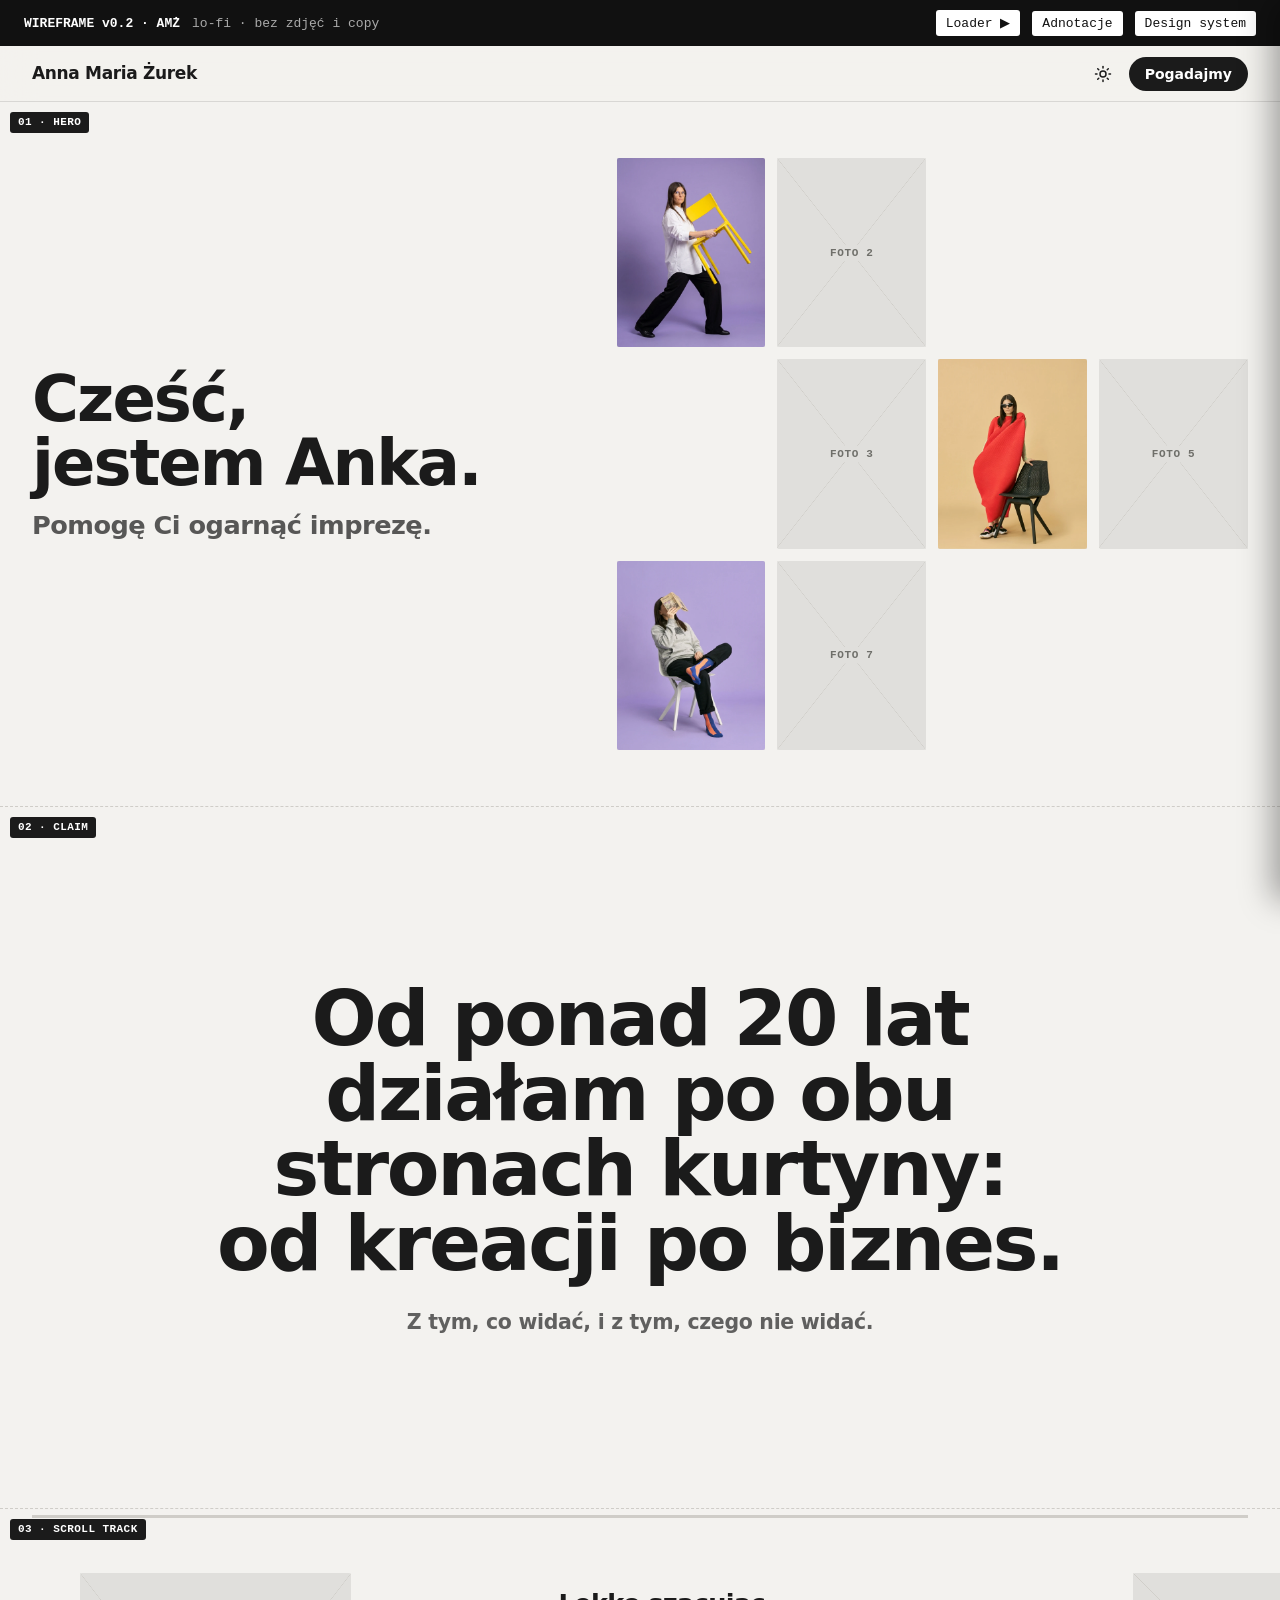
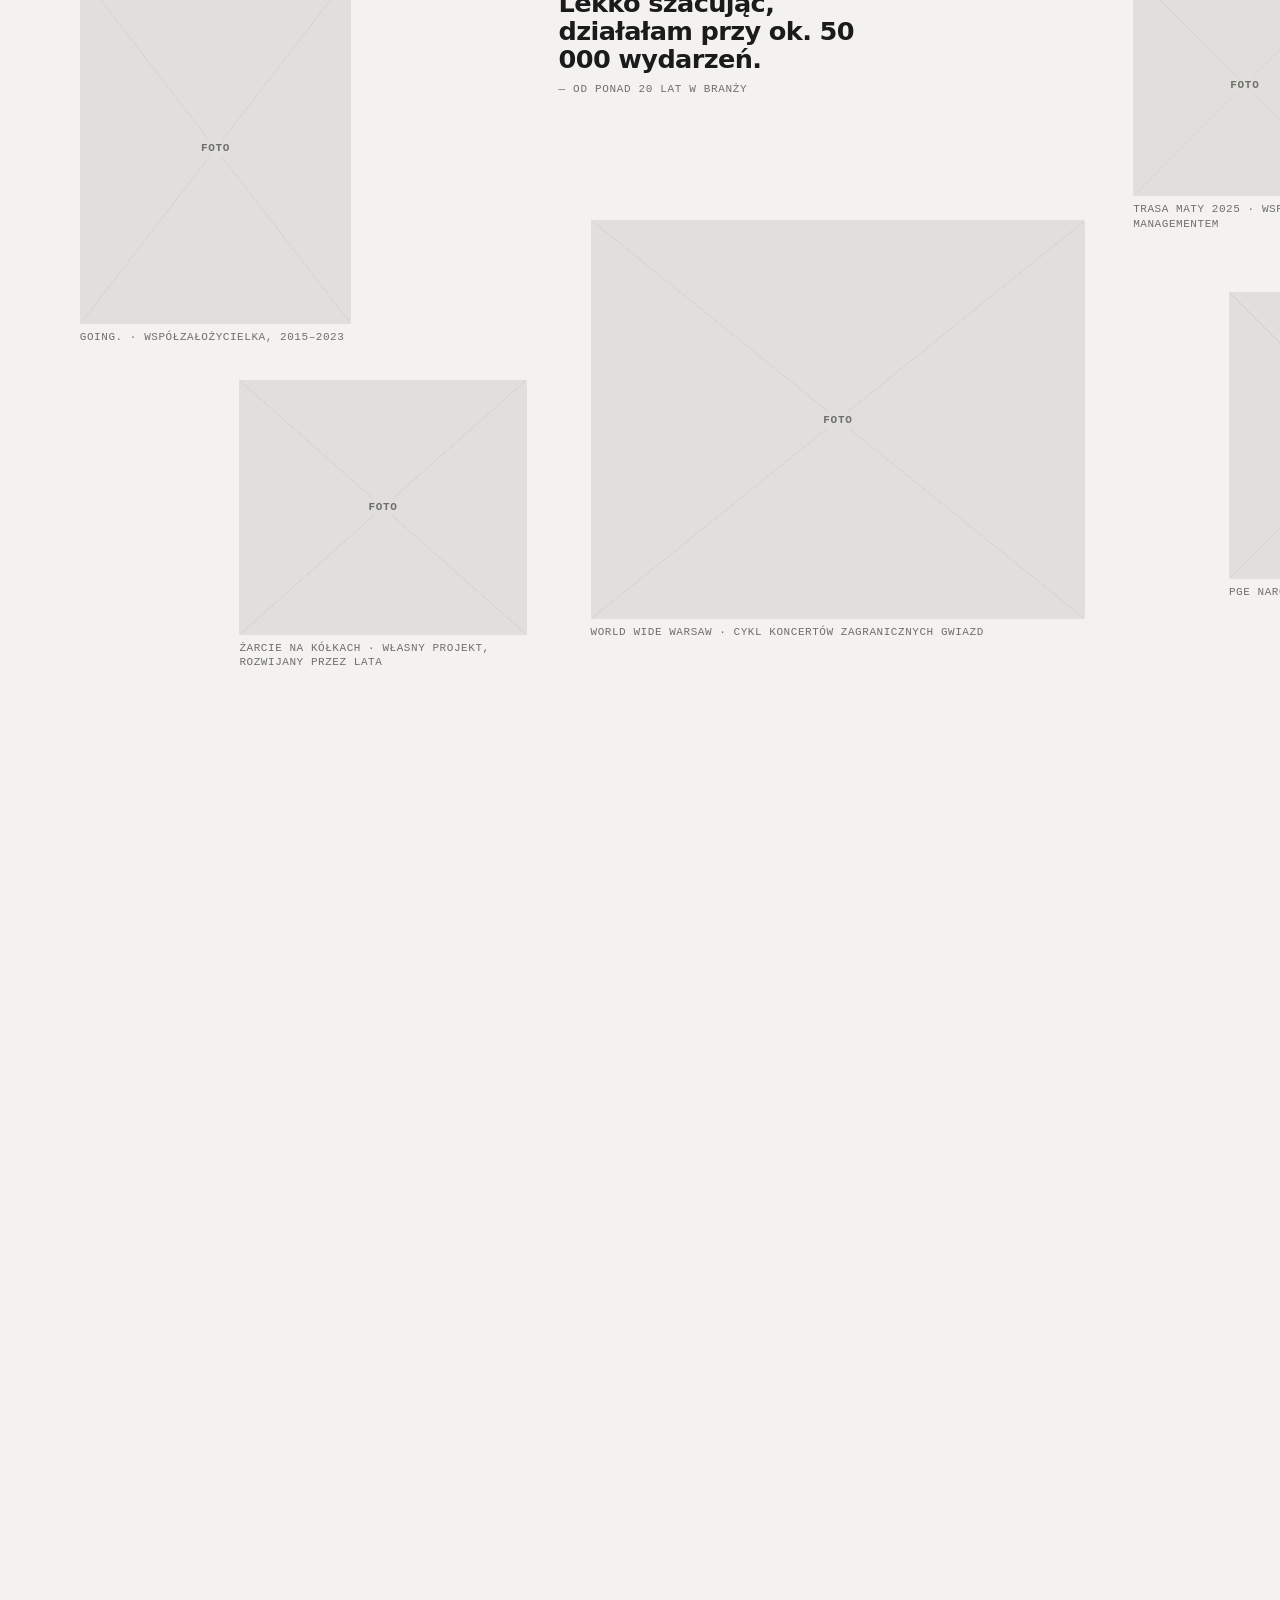
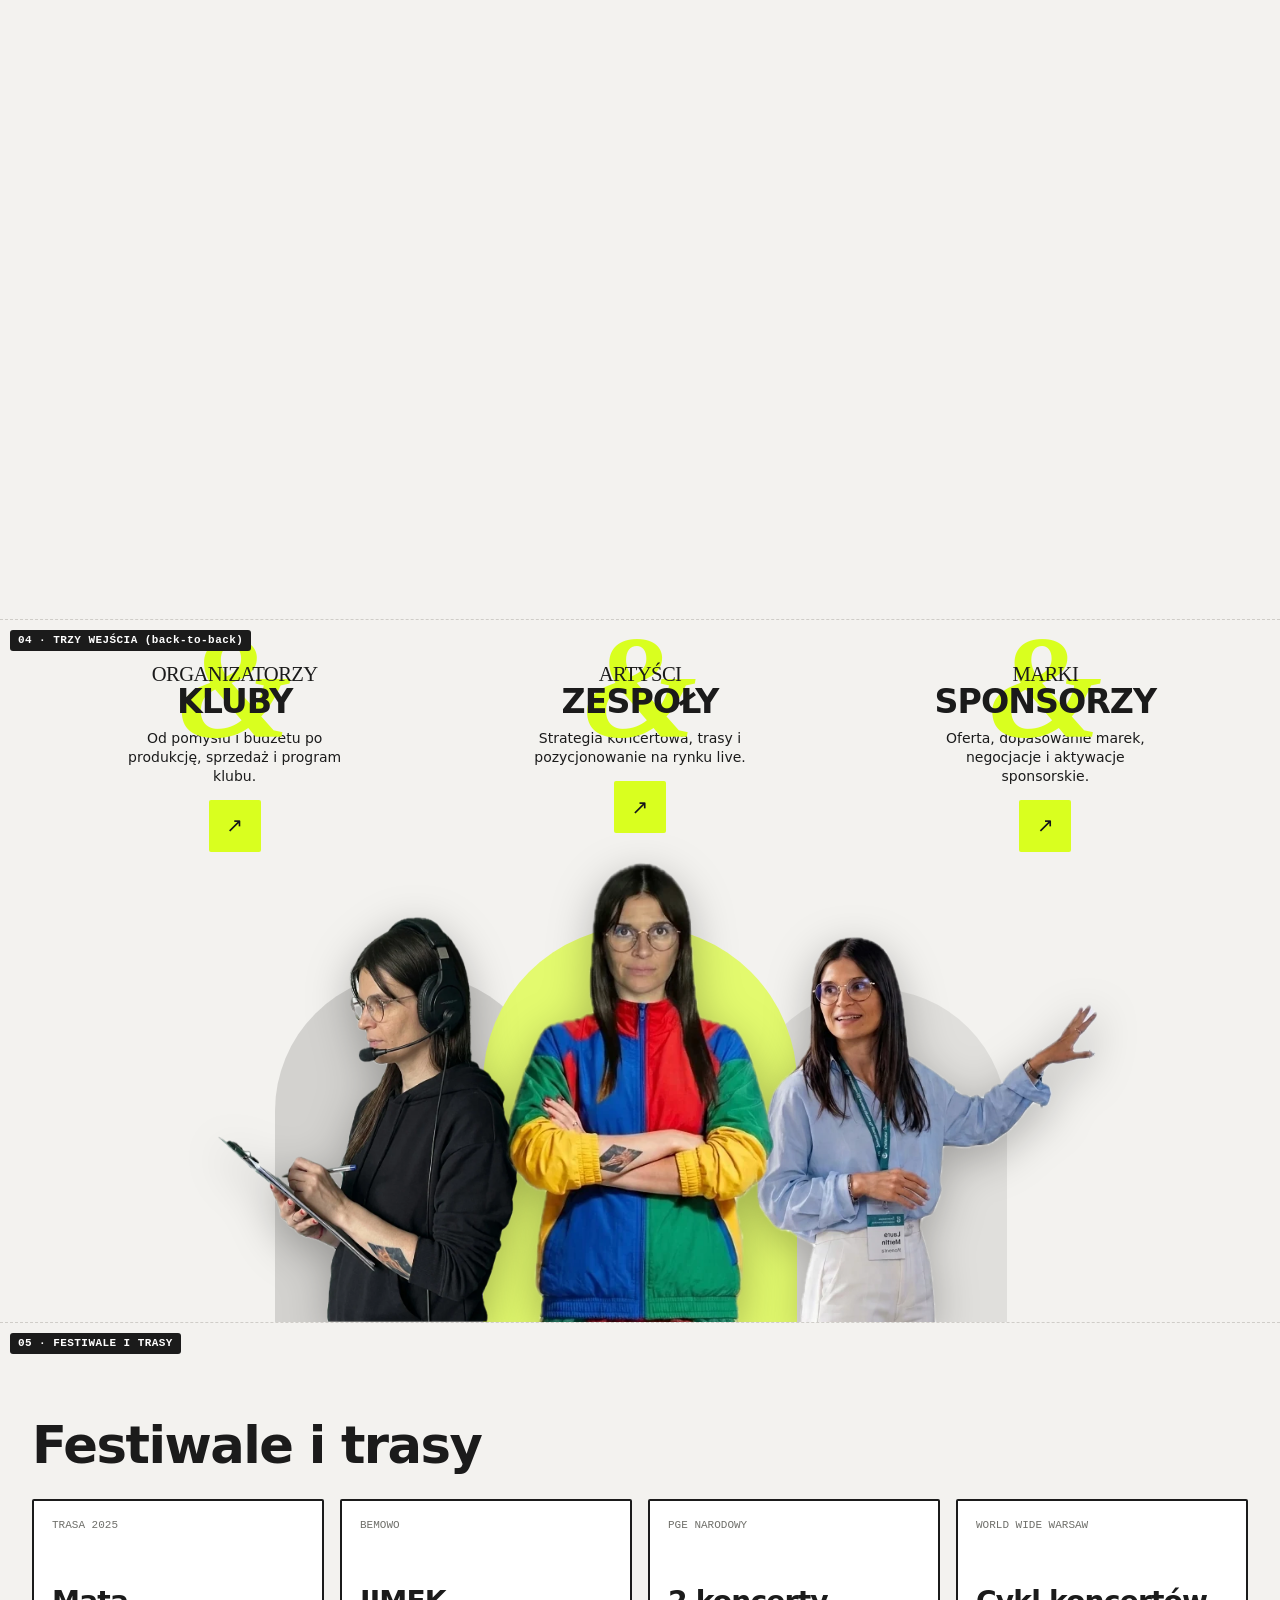
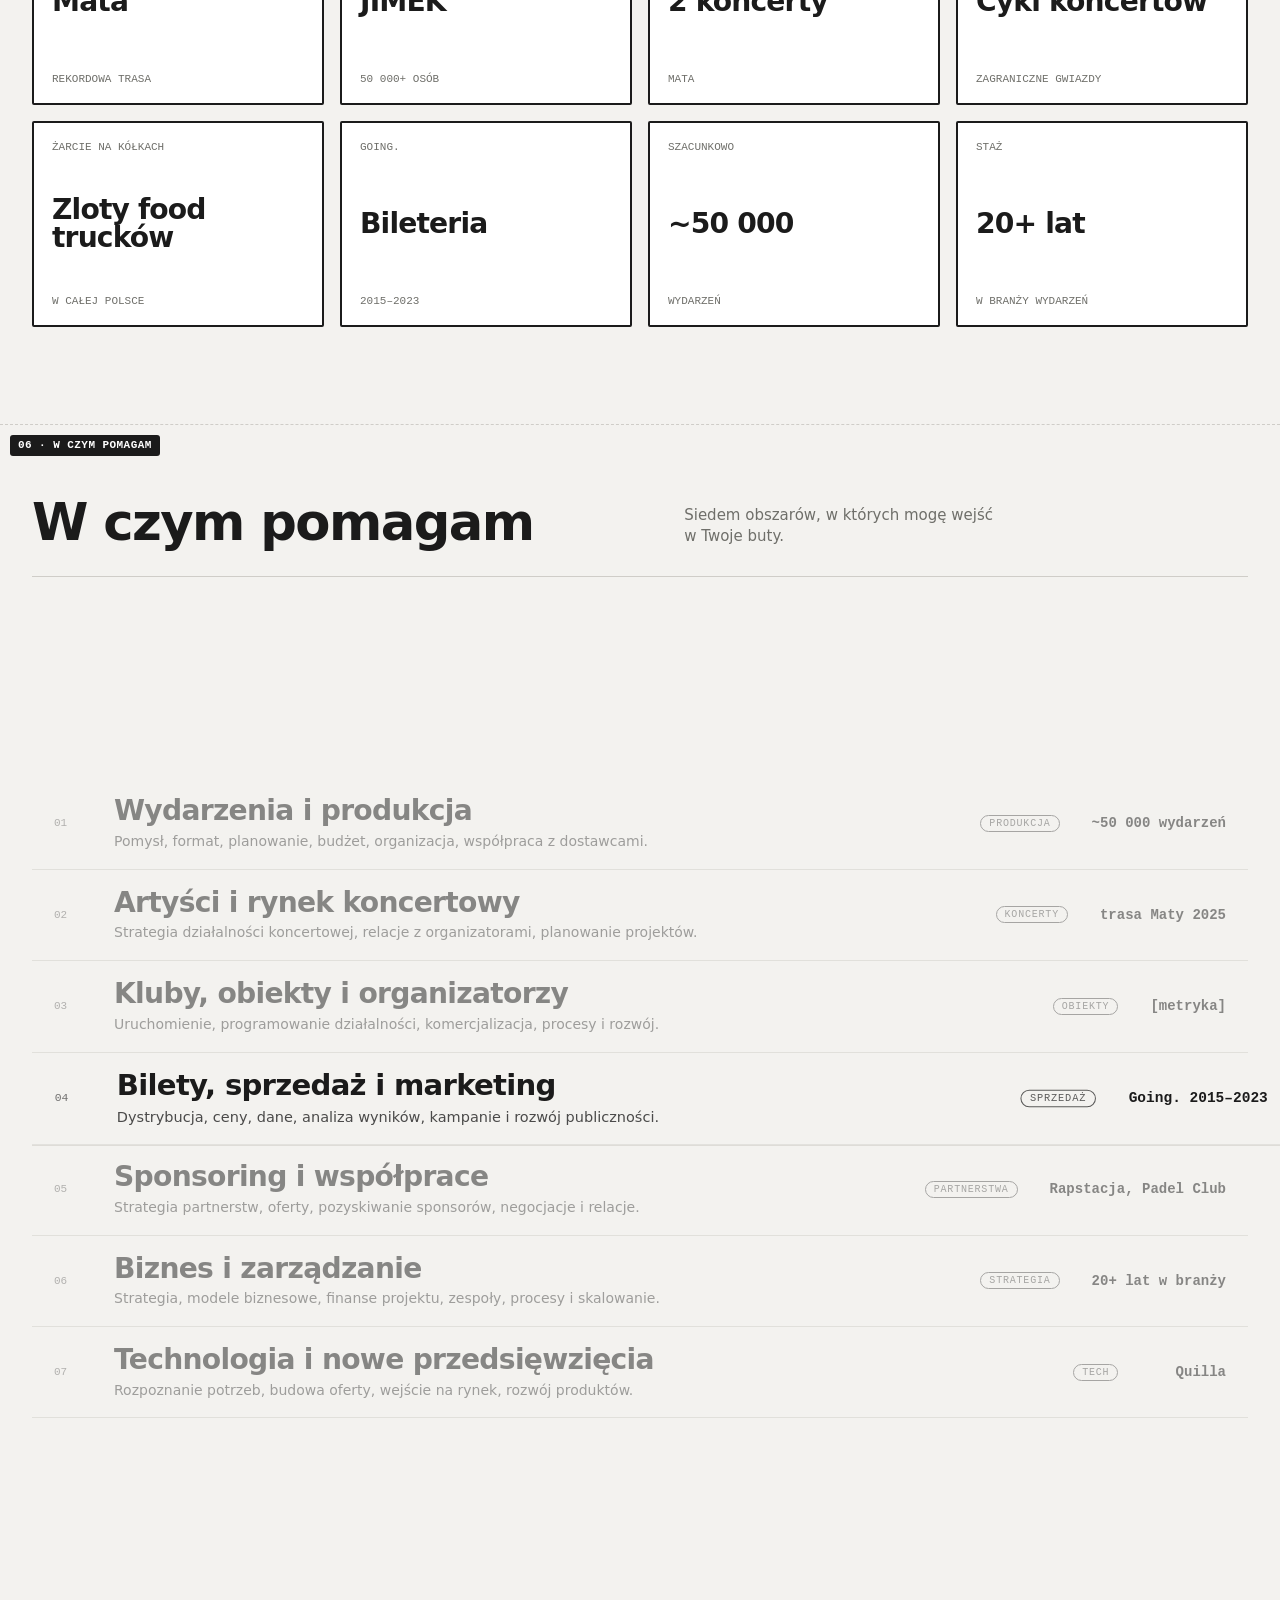
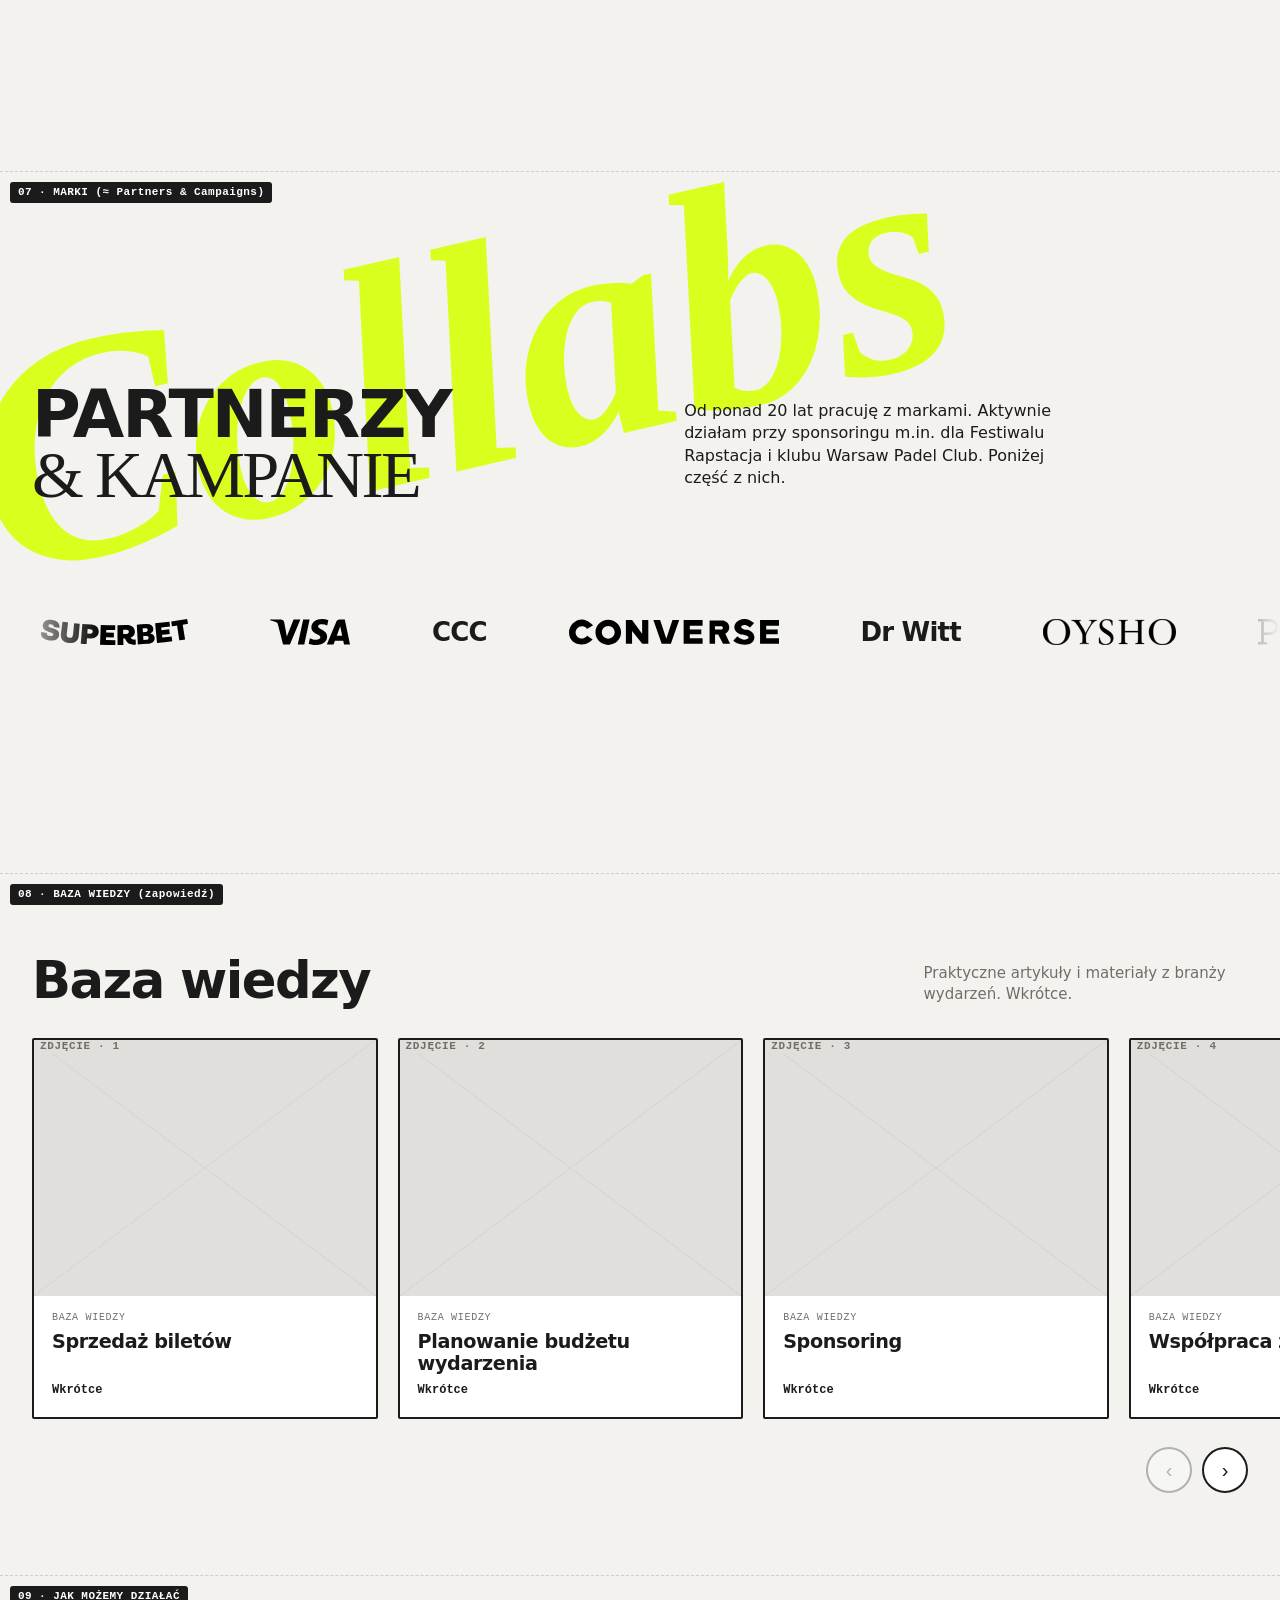
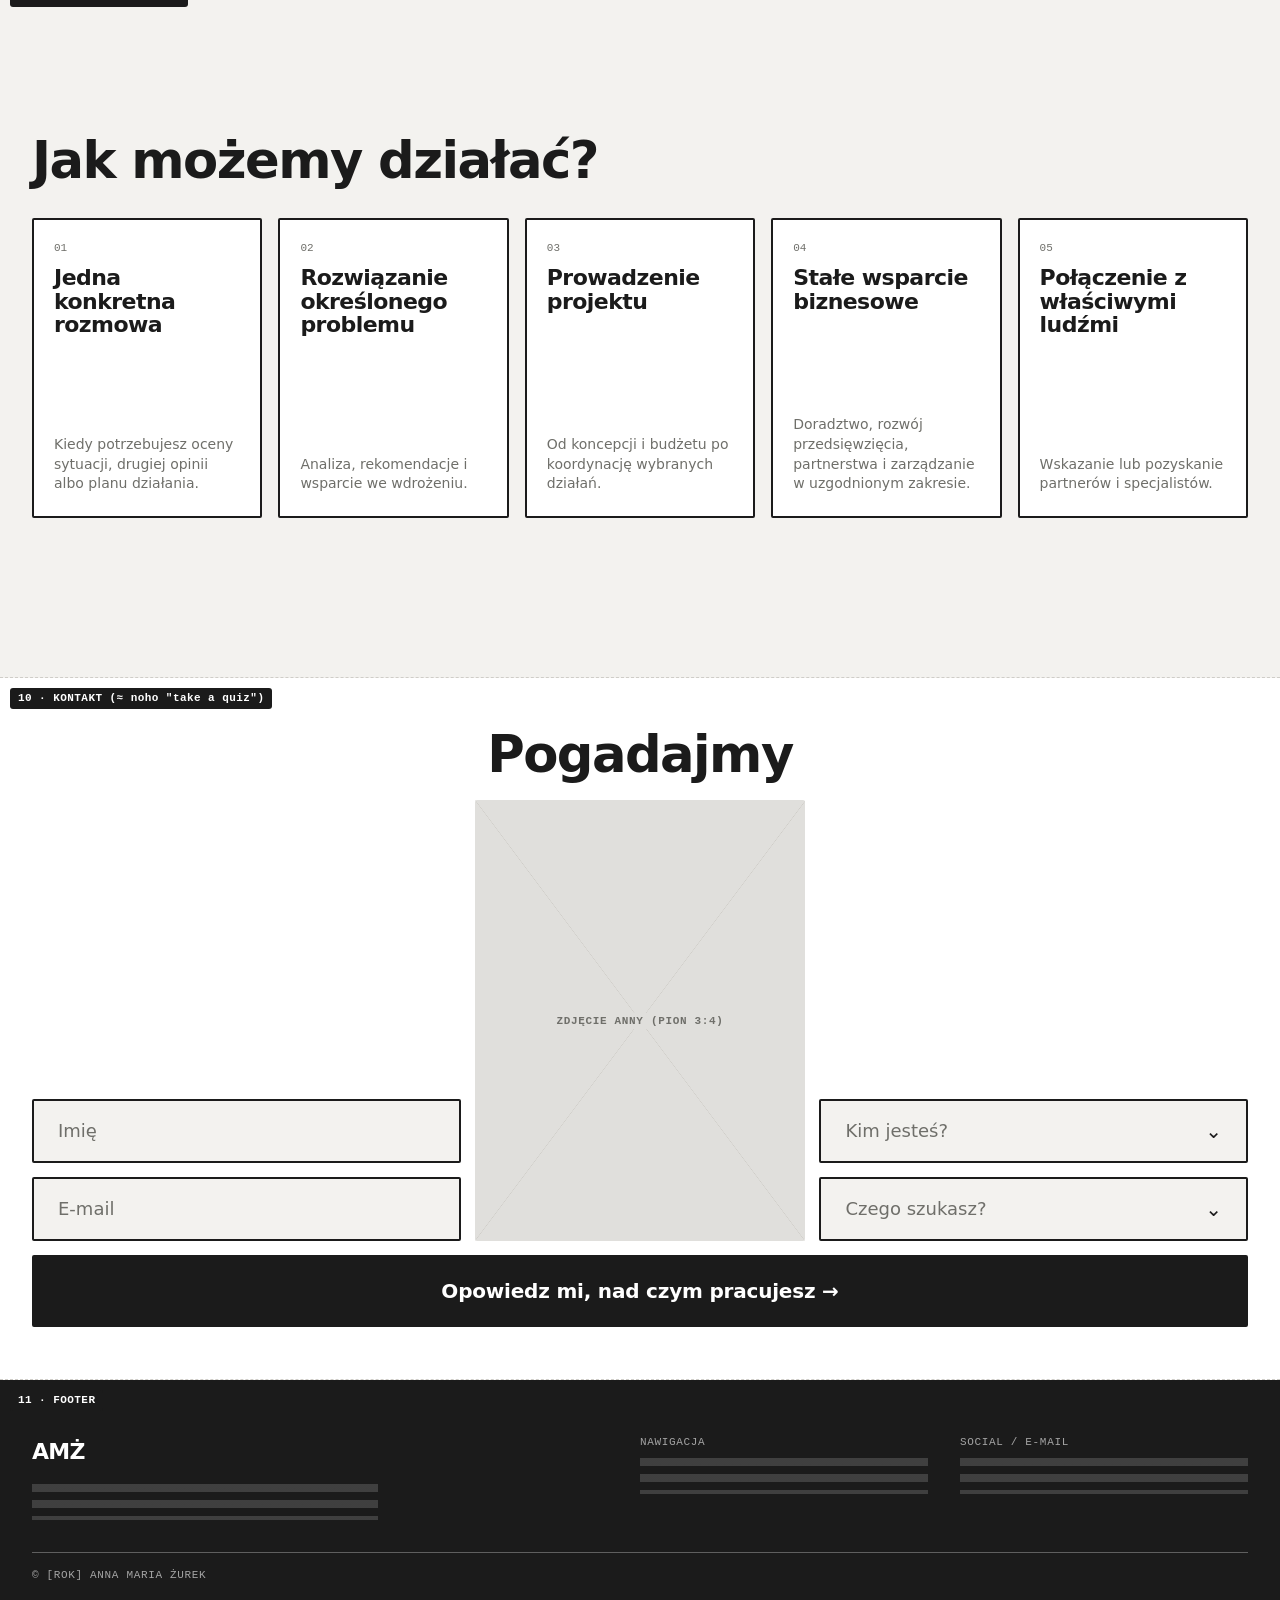
==== wireframe/index.html @ 39dee65c "Add brand logos to the partners marquee Add black monochrome logos (Superbet, VISA, Converse, OYSHO," ====
<!doctype html>
<html lang="pl" data-theme="light">
<head>
<meta charset="utf-8">
<meta name="viewport" content="width=device-width, initial-scale=1">
<title>AMŻ – wireframe v0.2</title>
<style>
  /* ============ TOKENS ============ */
  :root{
    --bg:#f3f2ef; --paper:#ffffff; --ink:#1b1b1b; --mute:#6f6f6a; --line:#cfcdc8;
    --accent:#1b1b1b; --on-accent:#ffffff; --accent-bg:var(--accent);
    --inv-bg:#1b1b1b; --inv-fg:#ffffff;
    --radius:2px; --border-w:2px; --container:1280px; --gutter:32px; --space:72px; --h-scale:1;
    --stripe-h:0px;--pop:#d9ff1f;--amp-o:1;
    --font-body:ui-sans-serif,system-ui,-apple-system,"Helvetica Neue",sans-serif;
    --font-display:ui-sans-serif,system-ui,-apple-system,"Helvetica Neue",sans-serif;
    --ph:color-mix(in srgb,var(--ink) 9%,var(--bg));
    --ph2:color-mix(in srgb,var(--ink) 15%,var(--bg));
  }
  [data-theme=dark]{
    --amp-o:.4;
    --bg:#121212; --paper:#1c1c1c; --ink:#ededed; --mute:#9a9a94; --line:#3a3a38;
    --accent:#ededed; --on-accent:#121212; --inv-bg:#ededed; --inv-fg:#121212;
  }
  [data-theme=pride]{
    --bg:#fffaf5; --paper:#ffffff; --ink:#1b1030; --mute:#6b5f7d; --line:#e4d9ee;
    --accent:#7a2cff; --on-accent:#1b1030;
    --accent-bg:linear-gradient(90deg,#e40303,#ff8c00,#ffed00,#008026,#004dff,#750787);
    --inv-bg:#1b1030; --inv-fg:#ffffff; --radius:14px; --stripe-h:6px; --pop:#ffb703;
  }
  [data-theme=party]{
    --bg:#14002e; --paper:#230050; --ink:#fdf6ff; --mute:#c9a8ff; --line:#5b2da8;
    --accent:#ff2fd0; --on-accent:#14002e;
    --accent-bg:linear-gradient(90deg,#ff2fd0,#ffe600,#00f0ff,#ff2fd0);
    --inv-bg:#ffe600; --inv-fg:#14002e; --radius:22px; --border-w:3px; --stripe-h:8px; --pop:#00f0ff; --amp-o:.4;
    --font-display:Impact,"Arial Black",sans-serif;
  }

  /* ============ BASE ============ */
  *{box-sizing:border-box;margin:0}
  :root{--bar-h:46px;--nav-h:56px;--top:calc(var(--bar-h) + var(--nav-h));--peek:96px;--sec-h:calc(100svh - var(--top) - var(--peek))}
  html{scroll-behavior:smooth;scroll-snap-type:y mandatory;scroll-padding-top:var(--top)}
  body{font:15px/1.45 var(--font-body);background:var(--bg);color:var(--ink);transition:background .25s,color .25s}
  .in{max-width:var(--container);margin:0 auto;padding:0 var(--gutter)}
  .claim,.worlds-sec{scroll-snap-align:start}
  html.free{scroll-snap-type:none}
  section{position:relative;padding:var(--space) 0;border-bottom:1px dashed var(--line)}
  section:not(.hz):not(.hero){min-height:var(--sec-h);display:flex;flex-direction:column;justify-content:center}
  section > .in{width:100%}
  h1,h2,h3,.display{font-family:var(--font-display);font-weight:700;letter-spacing:-.03em}
  .mono{font:11px ui-monospace,monospace;color:var(--mute);text-transform:uppercase;letter-spacing:.06em}
  .tag{position:absolute;top:10px;left:10px;font:600 11px/1 ui-monospace,monospace;letter-spacing:.04em;background:var(--inv-bg);color:var(--inv-fg);padding:5px 8px;border-radius:3px;z-index:2}
  .note{display:none;position:absolute;top:10px;right:10px;max-width:340px;font:12px/1.4 ui-monospace,monospace;color:#d4451f;background:#fff3ee;border:1px solid #d4451f;padding:8px 10px;border-radius:3px;z-index:2}
  body.notes .note{display:block}
  .ph{background:var(--ph);position:relative;display:grid;place-items:center;color:var(--mute);font:600 11px ui-monospace,monospace;letter-spacing:.06em;text-transform:uppercase;overflow:hidden;border-radius:var(--radius)}
  .ph::before,.ph::after{content:"";position:absolute;inset:0;background:linear-gradient(to top right,transparent calc(50% - .5px),var(--line) 50%,transparent calc(50% + .5px))}
  .ph::after{transform:scaleX(-1)}
  .ph span{position:relative;z-index:1;background:var(--ph);padding:2px 6px}
  .txt{background:repeating-linear-gradient(var(--ph) 0 8px,transparent 8px 16px);height:48px;width:100%}

  /* ============ TOOL BAR (stały, poza motywem) ============ */
  .bar{position:sticky;top:0;z-index:40;height:var(--bar-h);background:#111;color:#fff;display:flex;gap:12px;align-items:center;padding:10px 24px;font:13px ui-monospace,monospace}
  .bar button{font:inherit;background:#fff;color:#111;border:0;padding:5px 10px;border-radius:3px;cursor:pointer}
  .bar button[aria-pressed=true]{background:#ffe600}
  .bar .sp{flex:1}.bar .dim{color:#aaa}

  /* ============ NAV + MODES ============ */
  .stripe{position:absolute;left:0;right:0;top:0;height:var(--stripe-h);background:var(--accent-bg);background-size:200% 100%}

  /* ============ NAV (jak Apple: nazwa, tryb, CTA) ============ */
  .site-nav{position:sticky;top:var(--bar-h);z-index:45;height:var(--nav-h);background:color-mix(in srgb,var(--bg) 72%,transparent);-webkit-backdrop-filter:saturate(1.6) blur(16px);backdrop-filter:saturate(1.6) blur(16px);border-bottom:1px solid color-mix(in srgb,var(--ink) 12%,transparent);transition:transform .8s .5s cubic-bezier(.2,.8,.2,1)}
  html:not(.loaded) .site-nav{transform:translateY(-100%)}
  .site-nav .in{height:100%;display:flex;align-items:center;justify-content:space-between;gap:16px}
  .site-nav .stripe{top:auto;bottom:-1px}
  .nv-name{font:600 17px/1 var(--font-display);letter-spacing:-.02em;color:var(--ink);text-decoration:none;white-space:nowrap}
  .nv-right{display:flex;align-items:center;gap:10px}
  .ic{width:18px;height:18px;fill:none;stroke:currentColor;stroke-width:2;stroke-linecap:round;stroke-linejoin:round;display:block}
  .mode{display:flex;align-items:center;gap:2px}
  .md{flex:0 0 auto;display:grid;place-items:center;width:32px;height:32px;padding:0;border:0;border-radius:50%;background:transparent;color:var(--ink);opacity:.5;cursor:pointer;overflow:hidden;transition:width .35s cubic-bezier(.2,.8,.2,1),margin .35s cubic-bezier(.2,.8,.2,1),opacity .25s,background .2s}
  .md:hover{background:color-mix(in srgb,var(--ink) 10%,transparent);opacity:1}
  .md[aria-pressed=true]{opacity:1}
  .mode:not(.open):not(:hover):not(:has(.md:focus-visible)) .md:not([aria-pressed=true]){width:0;margin:0 -1px;opacity:0;pointer-events:none}
  .nv-cta{display:inline-flex;align-items:center;height:34px;padding:0 16px;border-radius:99px;background:var(--accent-bg);color:var(--on-accent);font:600 14px var(--font-body);text-decoration:none;white-space:nowrap;transition:transform .2s}
  .nv-cta:hover{transform:translateY(-1px)}
  #tip{position:fixed;z-index:300;pointer-events:none;padding:5px 9px;border-radius:7px;background:#111;color:#fff;font:600 12px var(--font-body);white-space:nowrap;opacity:0;transform:translate(-50%,-4px);transition:opacity .15s,transform .15s}
  #tip.on{opacity:1;transform:translate(-50%,0)}
  @media(max-width:860px){.site-nav .in{gap:8px}.nv-name{font-size:15px}.nv-cta{padding:0 13px;font-size:13px}}
  @media(max-width:560px){.site-nav.mode-open .nv-name{display:none}.site-nav.mode-open .in{justify-content:flex-end}}

  /* ============ LOADER ============ */
  html.is-loading,html.is-loading body{overflow:hidden}
  #loader{position:fixed;inset:0;z-index:200;background:var(--inv-bg);color:var(--inv-fg);display:flex;flex-direction:column;justify-content:space-between;padding:26px clamp(20px,4vw,56px) clamp(20px,4vh,40px);transition:transform .95s cubic-bezier(.7,0,.2,1)}
  #loader[hidden]{display:none}
  #loader.out{transform:translateY(-100%)}
  .ld-top{display:flex;justify-content:space-between;align-items:center;font:700 18px var(--font-display)}
  .ld-skip{background:none;border:1px solid currentColor;color:inherit;border-radius:99px;padding:6px 14px;font:11px ui-monospace,monospace;text-transform:uppercase;letter-spacing:.06em;cursor:pointer;opacity:.7}
  .ld-skip:hover{opacity:1}
  .ld-mid{flex:1;display:grid;place-items:center;overflow:hidden}
  .ld-word{text-align:center;font:700 clamp(48px,11vw,176px)/.9 var(--font-display);text-transform:uppercase;letter-spacing:-.04em}
  .ld-word i{display:block;font:400 .34em/1.1 Georgia,"Times New Roman",serif;font-style:normal;letter-spacing:-.02em;opacity:.8;margin-bottom:.1em}
  .ld-word b{display:block}
  .ld-word b.sw{animation:ldsw .55s cubic-bezier(.2,.8,.2,1)}
  @keyframes ldsw{from{transform:translateY(45%);opacity:0}to{transform:none;opacity:1}}
  .ld-bottom{display:flex;align-items:flex-end;gap:clamp(16px,3vw,40px)}
  .ld-count{display:flex;align-items:baseline;font:700 clamp(64px,13vw,190px)/.8 var(--font-display);letter-spacing:-.05em;font-variant-numeric:tabular-nums}
  .ld-count i{font-size:.24em;font-style:normal;margin-left:.12em;color:var(--pop)}
  .ld-bar{flex:1;height:6px;border-radius:99px;background:color-mix(in srgb,var(--inv-fg) 20%,transparent);overflow:hidden;margin-bottom:.5em}
  .ld-bar i{display:block;height:100%;background:var(--pop);transform:scaleX(0);transform-origin:0 50%}
  @media(prefers-reduced-motion:reduce){#loader{transition:opacity .3s}#loader.out{transform:none;opacity:0}.ld-word b.sw{animation:none}}

  /* ============ HERO: wejście po loaderze ============ */
  .hero h1,.hero-sub,.hero .r > .ph:not(.zoom){transition:opacity .8s ease,transform .9s cubic-bezier(.2,.8,.2,1);transition-delay:calc(.35s + var(--i,0) * 80ms)}
  html:not(.loaded) .hero h1,html:not(.loaded) .hero-sub{opacity:0;transform:translateY(22px)}
  .hero-sub{--i:2}
  html:not(.loaded) .hero .r > .ph:not(.zoom){opacity:0;transform:translateY(32px) scale(.95)}
  .hero .r > .ph:nth-child(1){--i:1}.hero .r > .ph:nth-child(2){--i:2}.hero .r > .ph:nth-child(3){--i:3}.hero .r > .ph:nth-child(4){--i:4}.hero .r > .ph:nth-child(5){--i:5}.hero .r > .ph:nth-child(6){--i:6}.hero .r > .ph:nth-child(7){--i:7}
  @media(prefers-reduced-motion:reduce){.hero h1,.hero-sub,.hero .r > .ph{transition:none!important}}

  /* ============ HERO ============ */
  .screen1{--avail:calc(var(--sec-h) - 110px);min-height:var(--sec-h);display:flex;flex-direction:column;scroll-snap-align:start}
  .hero{scroll-snap-align:none;padding:0;border-bottom:1px dashed var(--line);flex:1;display:flex;align-items:center}
  .hero .in{width:100%}
  .hero .in{display:grid;grid-template-columns:1fr 1.5fr;gap:calc(var(--gutter)*1.5);align-items:center;padding-top:56px;padding-bottom:56px}
  .hero h1{font-size:calc(clamp(40px,5vw,76px) * var(--h-scale));line-height:1}
  .hero-sub{margin-top:16px;font:600 calc(clamp(20px,2vw,30px) * var(--h-scale))/1.15 var(--font-display);letter-spacing:-.02em;color:color-mix(in srgb,var(--ink) 72%,transparent)}
  .hero .r{position:relative;display:grid;grid-template-columns:repeat(4,1fr);grid-template-rows:repeat(3,1fr);gap:12px;aspect-ratio:16/15;width:min(100%,calc(var(--avail) * 16 / 15));justify-self:end}
  .hero .r .ph{cursor:zoom-in;outline-offset:3px}
  .hero .r .zoom{position:absolute;inset:0;z-index:5;pointer-events:none;opacity:0;clip-path:inset(0 round var(--radius));transition:clip-path .45s cubic-bezier(.2,.8,.2,1),opacity .2s .25s;font-size:14px}
  .hero .r .zoom.on{opacity:1;transition:clip-path .45s cubic-bezier(.2,.8,.2,1),opacity .1s}
  .hero .r .zoom span{background:var(--ph2)}
  .hero .r .ph img{position:absolute;inset:0;z-index:2;width:100%;height:100%;object-fit:cover;display:block}
  .hero .r .zoom img{display:none}
  .hero .r .zoom{background:var(--ph2)}
  .hero .r .ph:nth-child(1){grid-area:1/1}.hero .r .ph:nth-child(2){grid-area:1/2}
  .hero .r .ph:nth-child(3){grid-area:2/2}.hero .r .ph:nth-child(4){grid-area:2/3}.hero .r .ph:nth-child(5){grid-area:2/4}
  .hero .r .ph:nth-child(6){grid-area:3/1}.hero .r .ph:nth-child(7){grid-area:3/2}

  /* ============ CLAIM ============ */
  .claim{text-align:center}
  .claim h2{font-size:calc(clamp(34px,6vw,96px) * var(--h-scale));line-height:.98;max-width:16ch;margin:0 auto}
  [data-theme=pride] .claim h2{background:var(--accent-bg);-webkit-background-clip:text;background-clip:text;color:transparent}
  [data-theme=party] .claim h2{text-shadow:4px 4px 0 var(--accent)}
  .claim-sub{margin-top:28px;font:600 clamp(17px,1.6vw,24px)/1.2 var(--font-display);letter-spacing:-.015em;color:color-mix(in srgb,var(--ink) 68%,transparent)}
  .h2s{font-size:calc(clamp(28px,4vw,56px) * var(--h-scale));max-width:14ch;line-height:1}

  /* ============ HORIZONTAL TRACK ============ */
  .hz{padding:0;scroll-snap-align:start}
  .hz-pin{--u:calc((100svh - var(--top)) / 10);position:sticky;top:var(--top);height:calc(100svh - var(--top));overflow:hidden}
  .hz-track{position:relative;height:calc(var(--u) * 10);margin-top:0;width:calc(var(--tw) * var(--u));will-change:transform}
  .hz-i{position:absolute;left:calc(var(--l) * var(--u));top:calc(var(--t) * var(--u));width:calc(var(--w) * var(--u));height:calc(var(--h) * var(--u))}
  .hz-i .ph{width:100%;height:100%}
  .hz-i figcaption{position:absolute;left:0;top:100%;margin-top:6px;font:11px/1.3 ui-monospace,monospace;color:var(--mute);text-transform:uppercase;letter-spacing:.05em;max-width:100%}
  .hz-t{display:flex;align-items:flex-start}
  .hz-t p{font:700 calc(clamp(18px,2vw,30px) * var(--h-scale))/1.1 var(--font-display);letter-spacing:-.025em}
  .hz-t .mono{display:block;margin-top:10px}
  .hz-bar{position:absolute;left:var(--gutter);right:var(--gutter);top:6px;height:3px;background:var(--line);z-index:3}
  .hz-bar i{display:block;height:100%;width:100%;background:var(--accent-bg);transform-origin:0 50%;transform:scaleX(0)}

  /* ============ THREE WORLDS (back-to-back) ============ */
  .worlds-sec{justify-content:flex-start;padding:calc(var(--space) * .5) 0 0;overflow:hidden}
  .w-stage{--wh:calc(var(--sec-h) - var(--space) * .5);--wt:205px;height:var(--wh);display:grid;grid-template-columns:repeat(3,1fr);position:relative}
  .w-col{position:relative;display:flex;flex-direction:column;align-items:center;text-align:center;min-width:0}
  .w-txt{height:var(--wt);display:flex;flex-direction:column;align-items:center;padding-top:8px}
  .w-h{position:relative;isolation:isolate;font-size:calc(clamp(24px,2.6vw,40px) * var(--h-scale));line-height:.95;text-transform:uppercase;max-width:none}
  .w-h::before{content:"&";position:absolute;left:50%;top:50%;translate:-50% -52%;z-index:-1;pointer-events:none;font:italic 700 4.4em/1 "Snell Roundhand","Segoe Script","Brush Script MT",cursive;text-transform:none;color:var(--pop);opacity:var(--amp-o,1)}
  .w-h i{display:block;font:400 .62em/1.05 Georgia,"Times New Roman",serif;font-style:normal;letter-spacing:-.03em}
  .w-txt p{max-width:26ch;font-size:14px;line-height:1.35;margin-top:12px}
  .w-go{width:52px;height:52px;display:grid;place-items:center;background:var(--pop);color:#14141a;border-radius:var(--radius);font-size:20px;margin-top:14px;transition:transform .2s}
  .w-fig{--h:calc((var(--wh) - var(--wt)) * var(--k,1));--w:calc(var(--h) * var(--ar,.75));position:absolute;bottom:0;height:var(--h);width:var(--w);left:calc(50% - var(--w) * var(--bc,.5) + var(--sx,0px))}
  .w-fig::before{content:"";position:absolute;z-index:var(--az,0);bottom:0;top:calc(var(--h) * .14);left:calc(var(--bc,.5) * 100% - var(--h) * .34);width:calc(var(--h) * .68);border-radius:999px 999px 0 0;background:var(--arch,var(--ph))}
  .w-fig img{position:absolute;z-index:var(--iz,2);left:0;bottom:0;width:100%;height:100%;object-fit:contain;object-position:50% 100%;display:block;filter:drop-shadow(0 12px 22px rgba(0,0,0,.28))}
  .w-col:nth-child(1) .w-fig{--k:.88;--ar:.747;--bc:.646;--sx:calc(var(--h) * .44);--arch:var(--ph2)}
  .w-col:nth-child(2) .w-fig{--k:1;--ar:.745;--bc:.522;--az:1;--iz:3;--arch:color-mix(in srgb,var(--pop) 62%,var(--bg))}
  .w-col:nth-child(3) .w-fig{--k:.84;--ar:.887;--bc:.348;--sx:calc(var(--h) * -.44);--arch:var(--ph)}
  .w-col:hover .w-go{transform:translate(3px,-3px)}

  /* ============ TILES ============ */
  .tiles{display:grid;grid-template-columns:repeat(4,1fr);gap:16px;margin-top:28px;grid-template-rows:repeat(2,1fr);height:max(360px,calc(var(--sec-h) - var(--space) * 2 - 130px))}
  .tile{background:var(--paper);border:var(--border-w) solid var(--ink);border-radius:var(--radius);position:relative;cursor:pointer;overflow:hidden;transition:transform .25s}
  .tile .face{position:absolute;inset:0;padding:18px;display:flex;flex-direction:column;justify-content:space-between;transition:transform .35s}
  .tile .face b{font:700 clamp(20px,2.2vw,30px)/1 var(--font-display);letter-spacing:-.03em}
  .tile .vid{position:absolute;inset:0;background:var(--accent-bg);color:var(--on-accent);display:grid;place-items:center;align-content:center;transform:translateY(100%);transition:transform .35s;font:12px ui-monospace,monospace;text-align:center;padding:12px}
  .tile .vid::before{content:"▶";display:block;font-size:30px;margin-bottom:8px}
  .tile:hover .vid,.tile:focus-visible .vid{transform:none}
  .tile:hover .face,.tile:focus-visible .face{transform:translateY(-30%)}
  .cap{font:11px ui-monospace,monospace;color:var(--mute);text-transform:uppercase}
  [data-theme=party] .tile:nth-child(odd){transform:rotate(-1.6deg)}
  [data-theme=party] .tile:nth-child(even){transform:rotate(1.3deg)}
  [data-theme=party] .tile:hover{transform:rotate(0) scale(1.04)}

  /* ============ SKILLS / BRANDS / SOCIAL ============ */
  /* ============ SKILLS: lista z triggerem (fala) ============ */
  .skills-sec{justify-content:flex-start}
  .sk-head{display:grid;grid-template-columns:1.1fr 1fr;gap:32px;align-items:end;margin-bottom:28px}
  .sk-head p{max-width:34ch;color:var(--mute)}
  .sk-list{list-style:none;padding:0;border-top:1px solid var(--line)}
  .sk-r{display:grid;grid-template-columns:44px 1fr auto auto auto;align-items:center;gap:16px;padding:18px 22px;border-bottom:1px solid var(--line);border-radius:0;opacity:.5;transform-origin:0 50%;transition:transform .3s cubic-bezier(.2,.8,.2,1),background .25s,color .25s,opacity .25s,border-radius .25s}
  .sk-r .n{font:11px ui-monospace,monospace;color:inherit;opacity:.6}
  .sk-r .nm{display:block;font:700 clamp(20px,2.2vw,30px)/1.05 var(--font-display);letter-spacing:-.025em}
  .sk-r .cp{display:block;margin-top:6px;font-size:14px;line-height:1.35;opacity:.78;max-width:70ch}
  .sk-r .cat{font:10px ui-monospace,monospace;text-transform:uppercase;letter-spacing:.08em;border:1px solid currentColor;border-radius:99px;padding:2px 8px;opacity:.7;white-space:nowrap}
  .sk-r .mt{font:600 14px ui-monospace,monospace;white-space:nowrap;min-width:9ch;text-align:right}
  .sk-th{width:0;height:52px;overflow:hidden;transition:width .3s;margin-left:-16px}
  .sk-r.on{opacity:1;background:var(--accent-bg);color:var(--on-accent);transform:scale(1.035);border-radius:var(--radius);border-bottom-color:transparent;position:relative;z-index:1}
  .sk-r.on .sk-th{width:78px;margin-left:0}
  .sk-th .ph{width:78px;height:52px;font-size:9px}
  .sk-guide{display:none;position:fixed;left:0;right:0;border-top:1px dashed #d4451f;z-index:35;pointer-events:none;font:10px ui-monospace,monospace;color:#d4451f}
  .sk-guide span{background:#fff3ee;padding:1px 6px}
  body.notes .sk-guide.vis{display:block}
  @media(prefers-reduced-motion:reduce){.sk-r,.sk-r.on{transform:none}}
  /* ============ JAK MOŻEMY DZIAŁAĆ / DLA KOGO ============ */
  .how-grid{display:grid;grid-template-columns:repeat(5,1fr);gap:16px;margin-top:32px}
  .how-c{display:flex;flex-direction:column;gap:12px;min-height:min(300px,40svh);padding:22px 20px;background:var(--paper);border:var(--border-w) solid var(--ink);border-radius:var(--radius);transition:transform .3s cubic-bezier(.2,.8,.2,1)}
  .how-c:hover{transform:translateY(-6px)}
  .how-c .n{font:11px ui-monospace,monospace;color:var(--mute)}
  .how-c h3{font-size:calc(22px * var(--h-scale));line-height:1.08;letter-spacing:-.025em}
  .how-c p{margin-top:auto;font-size:14px;line-height:1.4;color:var(--mute)}
  /* ============ BRANDS (≈ Partners & Campaigns) ============ */
  .brands-sec{overflow:hidden}
  .b-art{position:absolute;left:-3%;top:4%;z-index:0;pointer-events:none;font:italic 700 clamp(170px,25vw,400px)/1 "Snell Roundhand","Segoe Script","Brush Script MT",cursive;color:var(--pop);transform:rotate(-13deg);white-space:nowrap;user-select:none}
  .b-top{position:relative;z-index:1;display:grid;grid-template-columns:1.1fr 1fr;gap:32px;align-items:center}
  .b-h{font-size:calc(clamp(36px,5.2vw,84px) * var(--h-scale));line-height:.9;text-transform:uppercase;max-width:none}
  .b-h span{display:block;font-family:Georgia,"Times New Roman",serif;font-weight:400;letter-spacing:-.04em}
  .b-top p{max-width:38ch;font-size:16px;line-height:1.4}
  .b-marq{position:relative;z-index:1;margin-top:clamp(40px,11vh,120px);overflow:hidden;-webkit-mask-image:linear-gradient(90deg,transparent,#000 8%,#000 92%,transparent);mask-image:linear-gradient(90deg,transparent,#000 8%,#000 92%,transparent)}
  .b-track{display:flex;width:max-content}
  .b-marq{--ls:1}
  .b-logo{position:relative;flex:0 0 auto;height:56px;padding:0 clamp(20px,3.2vw,48px);display:flex;align-items:center;justify-content:center}
  .b-logo img{height:calc(26px * var(--ls));width:auto;display:block;filter:brightness(0)}
  [data-theme=dark] .b-logo img,[data-theme=party] .b-logo img{filter:brightness(0) invert(1)}
  .b-txt{font:700 26px/1 var(--font-display);letter-spacing:-.03em;color:var(--ink);white-space:nowrap}
  .b-marq:hover .b-track{animation-play-state:paused}
  @keyframes marq{to{transform:translateX(-50%)}}
  @media(prefers-reduced-motion:no-preference){.b-track{animation:marq 50s linear infinite}}
  @media(prefers-reduced-motion:reduce){.b-marq{overflow-x:auto}}
  /* ============ W MEDIACH (karuzela jak Apple) ============ */
  .press-sec{overflow:hidden}
  .p-head{display:flex;justify-content:space-between;align-items:end;gap:24px;margin-bottom:28px}
  .p-head p{max-width:34ch;color:var(--mute)}
  .p-rail{--pad:max(var(--gutter),calc((100vw - var(--container)) / 2 + var(--gutter)));display:flex;gap:20px;overflow-x:auto;scroll-snap-type:x mandatory;scroll-padding-left:var(--pad);padding:4px var(--pad) 8px;scrollbar-width:none;overscroll-behavior-x:contain}
  .p-rail::-webkit-scrollbar{display:none}
  .p-card{flex:0 0 clamp(270px,27vw,380px);scroll-snap-align:start;display:flex;flex-direction:column;text-decoration:none;color:inherit;background:var(--paper);border:var(--border-w) solid var(--ink);border-radius:var(--radius);overflow:hidden;transition:transform .3s cubic-bezier(.2,.8,.2,1)}
  .p-card:hover,.p-card:focus-visible{transform:translateY(-6px)}
  .p-card .ph,.p-card img{width:100%;aspect-ratio:4/3;object-fit:cover;border-radius:0;display:block}
  .p-body{padding:16px 18px 20px;display:flex;flex-direction:column;gap:8px;flex:1}
  .p-meta{display:flex;justify-content:space-between;gap:8px;font:10px ui-monospace,monospace;text-transform:uppercase;letter-spacing:.07em;color:var(--mute)}
  .p-title{font:700 clamp(17px,1.5vw,22px)/1.15 var(--font-display);letter-spacing:-.02em}
  .p-go{margin-top:auto;font:600 12px ui-monospace,monospace}
  .p-ctrl{display:flex;gap:10px;justify-content:flex-end;margin-top:20px}
  .p-ctrl button{width:46px;height:46px;border-radius:50%;border:var(--border-w) solid var(--ink);background:var(--paper);color:var(--ink);font-size:20px;line-height:1;cursor:pointer;transition:opacity .2s,background .2s}
  .p-ctrl button:hover:not(:disabled){background:var(--accent-bg);color:var(--on-accent)}
  .p-ctrl button:disabled{opacity:.3;cursor:default}

  /* ============ QUIZ ============ */
  .quiz{background:var(--paper);text-align:center;padding:calc(var(--space) * .45) 0}
  .q-grid{--qh:max(380px,calc(var(--sec-h) - var(--space) * .9 - 110px));height:var(--qh);margin-top:20px;display:grid;grid-template-columns:1fr calc((var(--qh) - 86px) * .75) 1fr;grid-template-rows:1fr 64px 64px 72px;gap:14px;text-align:left}
  .q-photo{grid-area:1/2/4/3;width:100%;height:100%}
  .q-f{display:flex;align-items:center;justify-content:space-between;gap:12px;padding:0 24px;background:var(--bg);border:var(--border-w) solid var(--ink);border-radius:var(--radius);font-size:18px;color:var(--mute);min-width:0}
  .q-f b{font:600 11px ui-monospace,monospace;text-transform:uppercase;letter-spacing:.06em;color:var(--mute)}
  .q-name{grid-area:2/1}.q-mail{grid-area:3/1}.q-who{grid-area:2/3}.q-ask{grid-area:3/3}
  .q-who::after,.q-ask::after{content:"⌄";font-size:20px;color:var(--ink);line-height:1}
  .q-btn{grid-area:4/1/5/4;display:flex;align-items:center;justify-content:center;border:var(--border-w) solid var(--ink);border-radius:var(--radius);background:var(--accent-bg);color:var(--on-accent);font:700 20px var(--font-display);letter-spacing:-.01em;cursor:pointer}

  /* ============ FOOTER ============ */
  footer{background:var(--inv-bg);color:var(--inv-fg);padding:56px 0 28px;position:relative;--mute:color-mix(in srgb,var(--inv-fg) 60%,var(--inv-bg));--ph:color-mix(in srgb,var(--inv-fg) 16%,var(--inv-bg))}
  footer .in{display:grid;grid-template-columns:2fr 1fr 1fr;gap:32px}
  footer .txt{height:36px}
  footer .copy{grid-column:1/-1;border-top:1px solid color-mix(in srgb,var(--inv-fg) 30%,var(--inv-bg));padding-top:16px}

  /* ============ DESIGN SYSTEM PANEL (stały, poza motywem) ============ */
  #ds{position:fixed;top:0;right:0;bottom:0;width:340px;max-width:100vw;background:#111;color:#eee;z-index:50;transform:translateX(100%);transition:transform .25s;display:flex;flex-direction:column;font:12px/1.4 ui-monospace,monospace;box-shadow:-8px 0 30px rgba(0,0,0,.35)}
  body.ds #ds{transform:none}
  #ds header{padding:14px 16px;border-bottom:1px solid #333;display:flex;justify-content:space-between;align-items:center}
  #ds header b{font-size:13px}
  #ds .x{background:none;border:0;color:#eee;font-size:20px;cursor:pointer;line-height:1}
  #ds .body{overflow:auto;padding:8px 16px 24px;flex:1}
  #ds h4{margin:18px 0 8px;font-size:10px;letter-spacing:.1em;text-transform:uppercase;color:#888}
  #ds .row{display:grid;grid-template-columns:1fr auto;gap:8px;align-items:center;margin-bottom:8px}
  #ds .row.col{grid-template-columns:1fr}
  #ds input[type=color]{width:44px;height:26px;border:1px solid #444;background:none;padding:0}
  #ds input[type=range]{width:150px;accent-color:#ffe600}
  #ds input[type=text],#ds select,#ds textarea{width:100%;background:#1d1d1d;border:1px solid #444;color:#eee;padding:6px 8px;font:inherit;border-radius:3px}
  #ds .val{color:#888;margin-left:6px}
  #ds .acts{display:flex;gap:8px;margin-top:18px}
  #ds .acts button{flex:1;background:#eee;color:#111;border:0;padding:7px;border-radius:3px;font:inherit;cursor:pointer}
  #ds textarea{height:90px;margin-top:8px;display:none}

  @media(max-width:860px){
    html{scroll-snap-type:y proximity}section:not(.hz):not(.hero){min-height:0}.screen1{min-height:0}.hero .in{grid-template-columns:1fr}.hero .r{width:100%}
    .w-stage{height:auto;display:flex;gap:12px;overflow-x:auto;scroll-snap-type:x mandatory;margin:0 calc(var(--gutter) * -1);padding:0 var(--gutter)}
    .w-col{flex:0 0 78%;scroll-snap-align:center;height:min(78svh,640px)}
    .w-stage{--wh:min(78svh,640px)}
    .w-col:nth-child(n) .w-fig{--k:1;--sx:0px}
    .sk-r{grid-template-columns:30px 1fr auto;gap:10px;padding:14px 12px}.sk-r .cat,.sk-th{display:none}
    .tiles{grid-template-columns:repeat(2,1fr);grid-template-rows:none;height:auto}.tile{aspect-ratio:1}
    .sk-head{grid-template-columns:1fr;gap:12px}
    .b-marq{--ls:.72}.b-top{grid-template-columns:1fr}.how-grid{grid-template-columns:1fr}.p-head{flex-direction:column;align-items:flex-start;gap:10px}
    .q-grid{height:auto;grid-template-columns:1fr 1fr;grid-template-rows:auto;gap:10px}
    .q-photo{grid-area:1/1/2/3;height:min(38svh,320px)}
    .q-name{grid-area:2/1}.q-who{grid-area:2/2}.q-mail{grid-area:3/1}.q-ask{grid-area:3/2}.q-btn{grid-area:4/1/5/3;height:60px}
    .q-f{height:56px;padding:0 14px;font-size:15px}
    footer .in{grid-template-columns:1fr}.note{position:static;max-width:none;margin-bottom:12px;display:none}
    body.notes .note{display:block}
    .bar .dim{display:none}
  }
  @media(prefers-reduced-motion:reduce){.hero .r .zoom,.hero .r .zoom.on{transition:none}}
  @media(prefers-reduced-motion:no-preference){
    [data-theme=party] .stripe{animation:slide 3s linear infinite}
    @keyframes slide{to{background-position:200% 0}}
  }
</style>
</head>
<body>
<div id="loader" role="status" aria-live="polite">
  <div class="ld-top"><span>AMŻ</span><button class="ld-skip" id="ld-skip" type="button">Pomiń</button></div>
  <div class="ld-mid"><div class="ld-word"><i>Świat</i><b id="ld-w">Eventy</b></div></div>
  <div class="ld-bottom"><div class="ld-count"><span id="ld-n">0</span><i>%</i></div><div class="ld-bar"><i id="ld-bar"></i></div></div>
</div>


<div class="bar">
  <b>WIREFRAME v0.2 · AMŻ</b>
  <span class="dim">lo-fi · bez zdjęć i copy</span>
  <span class="sp"></span>
  <button id="btn-loader">Loader ▶</button>
  <button id="btn-notes" aria-pressed="false">Adnotacje</button>
  <button id="btn-ds" aria-pressed="false">Design system</button>
</div>
<!-- Icons: Lucide v1.56.0 (ISC), lucide.dev; źródłowe pliki w assets/icons -->
<svg width="0" height="0" style="position:absolute" aria-hidden="true"><defs><symbol id="i-sun" viewBox="0 0 24 24"><circle cx="12" cy="12" r="4" /> <path d="M12 2v2" /> <path d="M12 20v2" /> <path d="m4.93 4.93 1.41 1.41" /> <path d="m17.66 17.66 1.41 1.41" /> <path d="M2 12h2" /> <path d="M20 12h2" /> <path d="m6.34 17.66-1.41 1.41" /> <path d="m19.07 4.93-1.41 1.41" /></symbol><symbol id="i-moon" viewBox="0 0 24 24"><path d="M20.985 12.486a9 9 0 1 1-9.473-9.472c.405-.022.617.46.402.803a6 6 0 0 0 8.268 8.268c.344-.215.825-.004.803.401" /></symbol><symbol id="i-flag" viewBox="0 0 24 24"><path d="M4 22V4a1 1 0 0 1 .4-.8A6 6 0 0 1 8 2c3 0 5 2 7.333 2q2 0 3.067-.8A1 1 0 0 1 20 4v10a1 1 0 0 1-.4.8A6 6 0 0 1 16 16c-3 0-5-2-8-2a6 6 0 0 0-4 1.528" /></symbol><symbol id="i-party-popper" viewBox="0 0 24 24"><path d="M5.8 11.3 2 22l10.7-3.79" /> <path d="M4 3h.01" /> <path d="M22 8h.01" /> <path d="M15 2h.01" /> <path d="M22 20h.01" /> <path d="m22 2-2.24.75a2.9 2.9 0 0 0-1.96 3.12c.1.86-.57 1.63-1.45 1.63h-.38c-.86 0-1.6.6-1.76 1.44L14 10" /> <path d="m22 13-.82-.33c-.86-.34-1.82.2-1.98 1.11c-.11.7-.72 1.22-1.43 1.22H17" /> <path d="m11 2 .33.82c.34.86-.2 1.82-1.11 1.98C9.52 4.9 9 5.52 9 6.23V7" /> <path d="M11 13c1.93 1.93 2.83 4.17 2 5-.83.83-3.07-.07-5-2-1.93-1.93-2.83-4.17-2-5 .83-.83 3.07.07 5 2Z" /></symbol></defs></svg>
<nav class="site-nav" aria-label="Główna">
  <div class="in">
    <a class="nv-name" href="#top" data-go="top" data-copy="navName">Anna Maria Żurek</a>
    <div class="nv-right">
      <div class="mode" id="mode" role="group" aria-label="Tryb strony">
        <button class="md" data-theme-btn="light" data-tip="Jasny" aria-label="Tryb jasny"><svg class="ic"><use href="#i-sun"/></svg></button>
        <button class="md" data-theme-btn="dark" data-tip="Ciemny" aria-label="Tryb ciemny"><svg class="ic"><use href="#i-moon"/></svg></button>
        <button class="md" data-theme-btn="pride" data-tip="Pride" aria-label="Tryb Pride"><svg class="ic"><use href="#i-flag"/></svg></button>
        <button class="md" data-theme-btn="party" data-tip="Party" aria-label="Tryb Party"><svg class="ic"><use href="#i-party-popper"/></svg></button>
      </div>
      <a class="nv-cta" href="#kontakt" data-go="kontakt" data-copy="dockCta">Pogadajmy</a>
    </div>
  </div>
  <div class="stripe"></div>
</nav>
<div id="tip" role="tooltip"></div>




<div class="screen1" id="top">

<!-- 1 HERO -->
<section class="hero">
  <span class="tag">01 · HERO</span>
  <div class="note">Po lewej „Cześć, jestem Anka.” + podtytuł „Pomogę Ci ogarnąć imprezę.” (konkretny rzeczownik mówi, czym się zajmujemy); po prawej siatka 4×3 jak w noho: 7 zdjęć w stałych komórkach (4:5), reszta pusta. Max szerokość kontenera i marginesy regulujesz w panelu Design system.</div>
  <div class="in">
    <div class="h-txt">
      <h1 data-copy="hero">Cześć, jestem Anka.</h1>
      <p class="hero-sub" data-copy="heroSub">Pomogę Ci ogarnąć imprezę.</p>
    </div>
    <div class="r">
      <div class="ph" tabindex="0"><img src="assets/hero-1.webp" style="object-position:38% 28%" alt="Anka z żółtym krzesłem na fioletowym tle"><span>foto 1</span></div><div class="ph" tabindex="0"><span>foto 2</span></div><div class="ph" tabindex="0"><span>foto 3</span></div>
      <div class="ph" tabindex="0"><img src="assets/hero-4.webp" style="object-position:48% 30%" alt="Anka w czerwonej plisowanej sukni przy czarnym krześle"><span>foto 4</span></div><div class="ph" tabindex="0"><span>foto 5</span></div><div class="ph" tabindex="0"><img src="assets/hero-6.webp" style="object-position:40% 38%" alt="Anka na białym krześle, twarz zasłonięta książką"><span>foto 6</span></div><div class="ph" tabindex="0"><span>foto 7</span></div>
      <div class="ph zoom" aria-hidden="true"><img id="zoom-img" alt=""><span id="zoom-label"></span></div>
    </div>
  </div>
</section>

</div>

<!-- 2 CLAIM -->
<section class="claim" id="profil">
  <span class="tag">02 · CLAIM</span>
  <div class="note">Claim wyśrodkowany; po scrollu strona dosnapowuje (hero → claim), a pod spodem zostaje kawałek kolejnej sekcji (--peek). Gra słów „po obu stronach kurtyny”: kreacja i biznes, to co widać i czego nie widać. Odpowiada na problem, że branża zna tylko wycinek umiejętności Anki.</div>
  <div class="in">
    <h2 data-copy="claim">Od ponad 20 lat działam po obu stronach kurtyny: od kreacji po biznes.</h2>
    <p class="claim-sub" data-copy="claimSub">Z tym, co widać, i z tym, czego nie widać.</p>
  </div>
</section>

<!-- 3 HORIZONTAL TRACK -->
<section class="hz" id="hz">
  <div class="hz-pin">
    <span class="tag">03 · SCROLL TRACK</span>
    <div class="note">Jak u Lando: sekcja przypina się, a pionowy scroll przesuwa poziomą taśmę zdjęć (różne rozmiary i wysokości) z podpisami (prawdziwe projekty z dokumentu: Going., Żarcie Na Kółkach, trasa Maty itd.) i wstawkami tekstu. Taśma ma 35 jednostek szerokości (--tw), jednostka = 1/10 wysokości ekranu.</div>
    <div class="hz-track" id="hz-track" style="--tw:35">
      <figure class="hz-i" style="--l:1;--t:0.8;--w:3.4;--h:4.4"><div class="ph"><span>foto</span></div><figcaption>Going. · współzałożycielka, 2015–2023</figcaption></figure>
      <figure class="hz-i" style="--l:3.0;--t:5.9;--w:3.6;--h:3.2"><div class="ph"><span>foto</span></div><figcaption>Żarcie Na Kółkach · własny projekt, rozwijany przez lata</figcaption></figure>
      <div class="hz-i hz-t" style="--l:7.0;--t:1.0;--w:4.2;--h:2.0"><div><p data-copy="stripTxt1">Lekko szacując, działałam przy ok. 50 000 wydarzeń.</p><span class="mono">— od ponad 20 lat w branży</span></div></div>
      <figure class="hz-i" style="--l:7.4;--t:3.9;--w:6.2;--h:5.0"><div class="ph"><span>foto</span></div><figcaption>World Wide Warsaw · cykl koncertów zagranicznych gwiazd</figcaption></figure>
      <figure class="hz-i" style="--l:14.2;--t:0.8;--w:2.8;--h:2.8"><div class="ph"><span>foto</span></div><figcaption>Trasa Maty 2025 · współpraca z managementem</figcaption></figure>
      <figure class="hz-i" style="--l:15.4;--t:4.8;--w:3.6;--h:3.6"><div class="ph"><span>foto</span></div><figcaption>PGE Narodowy · dwa koncerty</figcaption></figure>
      <figure class="hz-i" style="--l:18.2;--t:0.8;--w:2.6;--h:2.6"><div class="ph"><span>foto</span></div><figcaption>JIMEK, Bemowo · koncert dla ponad 50 000 osób</figcaption></figure>
      <figure class="hz-i" style="--l:19.5;--t:6.0;--w:2.8;--h:3.0"><div class="ph"><span>foto</span></div><figcaption>Rapstacja · sponsoring</figcaption></figure>
      <figure class="hz-i" style="--l:23.2;--t:0.8;--w:6.0;--h:6.0"><div class="ph"><span>foto</span></div><figcaption>Warsaw Padel Club · sponsoring i wydarzenia</figcaption></figure>
      <div class="hz-i hz-t" style="--l:23.4;--t:7.5;--w:5.4;--h:1.8"><div><p data-copy="stripTxt2">Do każdej potrzeby dobiorę i skoordynuję właściwe środki, narzędzia i ekspertów z rynku.</p><span class="mono">— Anka</span></div></div>
      <figure class="hz-i" style="--l:30.4;--t:2.0;--w:3.4;--h:3.8"><div class="ph"><span>foto</span></div><figcaption>Quilla · narzędzia dla organizatorów</figcaption></figure>
      <figure class="hz-i" style="--l:29.8;--t:6.4;--w:3.4;--h:2.8"><div class="ph"><span>foto</span></div><figcaption>[Kolejny projekt: do uzgodnienia]</figcaption></figure>
    </div>
    <div class="hz-bar" aria-hidden="true"><i id="hz-prog"></i></div>
  </div>
</section>

<!-- 4 THREE WORLDS -->
<section class="worlds-sec" id="swiaty">
  <span class="tag">04 · TRZY WEJŚCIA (back-to-back)</span>
  <div class="note">Trzy Anny plecami do siebie (jak Aniołki Charliego), każda w innej stylizacji, jako trzy główne grupy odbiorców: Organizatorzy i kluby (patrzy w lewo, słuchawka + krótkofalówka/terminarz), Artyści i zespoły (patrzy prosto, na luzie), Marki i sponsorzy (patrzy w prawo, biznesowo, z telefonem). Tytuły jak „On/Off Track" u Lando (serif + bold), z dużym neonowym „&" w tle (jak „Collabs"). Opisy mają zbliżoną długość (59–62 znaki). Zdjęcia są wycięte (przezroczyste PNG/WebP) i ułożone jak w kompozycji wzorcowej: po lewej Anka „eventowo” (słuchawka, notatnik), pośrodku „artystycznie” (kolorowy dres), po prawej „biznesowo” (błękitna koszula). Środkowa postać jest największa i na wierzchu; boczne są mniejsze i nachodzą pod nią. Za każdą jest łuk w kolorze motywu (głębia). Hover wysuwa postać. Mobile: przesuwany pasek 3 kart.</div>
  <div class="in">
    <div class="w-stage">
      <div class="w-col">
        <div class="w-txt">
          <h3 class="w-h"><i data-copy="w1s">Organizatorzy</i><b data-copy="w1h">Kluby</b></h3>
          <p data-copy="w1d">Od pomysłu i budżetu po produkcję, sprzedaż i program klubu.</p>
          <span class="w-go" aria-hidden="true">↗</span>
        </div>
        <div class="w-fig"><img src="assets/anna-event.webp" alt="Anka w słuchawkach i z notatnikiem: organizacja wydarzeń" loading="lazy"></div>
      </div>
      <div class="w-col">
        <div class="w-txt">
          <h3 class="w-h"><i data-copy="w2s">Artyści</i><b data-copy="w2h">Zespoły</b></h3>
          <p data-copy="w2d">Strategia koncertowa, trasy i pozycjonowanie na rynku live.</p>
          <span class="w-go" aria-hidden="true">↗</span>
        </div>
        <div class="w-fig"><img src="assets/anna-artist.webp" alt="Anka w kolorowym dresie, ręce założone: praca z artystami" loading="lazy"></div>
      </div>
      <div class="w-col">
        <div class="w-txt">
          <h3 class="w-h"><i data-copy="w3s">Marki</i><b data-copy="w3h">Sponsorzy</b></h3>
          <p data-copy="w3d">Oferta, dopasowanie marek, negocjacje i aktywacje sponsorskie.</p>
          <span class="w-go" aria-hidden="true">↗</span>
        </div>
        <div class="w-fig"><img src="assets/anna-business.webp" alt="Anka w błękitnej koszuli, prezentuje: marki i sponsorzy" loading="lazy"></div>
      </div>
    </div>
  </div>
</section>

<!-- 5 FESTIWALE I TRASY -->
<section id="festiwale">
  <span class="tag">05 · FESTIWALE I TRASY</span>
  <div class="note">Wróciła wcześniejsza wersja: kafelki z mocnym claimem. Hover lub fokus → wideo 3–5 s. Metryki są z dokumentu (np. JIMEK, 50 000+ osób; trasa Maty 2025; 2 koncerty na PGE Narodowym).</div>
  <div class="in">
    <h2 class="h2s" data-copy="festivals" style="max-width:none">Festiwale i trasy</h2>
    <div class="tiles">
      <div class="tile" tabindex="0"><div class="face"><span class="cap">Trasa 2025</span><b>Mata</b><span class="cap">rekordowa trasa</span></div><div class="vid">wideo 3–5 s<br>pętla, bez dźwięku</div></div>
      <div class="tile" tabindex="0"><div class="face"><span class="cap">Bemowo</span><b>JIMEK</b><span class="cap">50 000+ osób</span></div><div class="vid">wideo 3–5 s<br>pętla, bez dźwięku</div></div>
      <div class="tile" tabindex="0"><div class="face"><span class="cap">PGE Narodowy</span><b>2 koncerty</b><span class="cap">Mata</span></div><div class="vid">wideo 3–5 s<br>pętla, bez dźwięku</div></div>
      <div class="tile" tabindex="0"><div class="face"><span class="cap">World Wide Warsaw</span><b>Cykl koncertów</b><span class="cap">zagraniczne gwiazdy</span></div><div class="vid">wideo 3–5 s<br>pętla, bez dźwięku</div></div>
      <div class="tile" tabindex="0"><div class="face"><span class="cap">Żarcie Na Kółkach</span><b>Zloty food trucków</b><span class="cap">w całej Polsce</span></div><div class="vid">wideo 3–5 s<br>pętla, bez dźwięku</div></div>
      <div class="tile" tabindex="0"><div class="face"><span class="cap">Going.</span><b>Bileteria</b><span class="cap">2015–2023</span></div><div class="vid">wideo 3–5 s<br>pętla, bez dźwięku</div></div>
      <div class="tile" tabindex="0"><div class="face"><span class="cap">Szacunkowo</span><b>~50 000</b><span class="cap">wydarzeń</span></div><div class="vid">wideo 3–5 s<br>pętla, bez dźwięku</div></div>
      <div class="tile" tabindex="0"><div class="face"><span class="cap">Staż</span><b>20+ lat</b><span class="cap">w branży wydarzeń</span></div><div class="vid">wideo 3–5 s<br>pętla, bez dźwięku</div></div>
    </div>
  </div>
</section>

<!-- 6 W CZYM POMAGAM -->
<section class="skills-sec" id="skills">
  <span class="tag">06 · W CZYM POMAGAM</span>
  <div class="note">Wróciła wcześniejsza wersja listy z falą: numer, nazwa + podpis, tag obszaru, miniatura w aktywnym wierszu i metryka po prawej. Teksty to 7 kompetencji z dokumentu; metryki z dokumentu tam, gdzie są ([metryka] = brak danych). Na środku ekranu jest „trigger” (linię widać przy Adnotacjach).</div>
  <div class="in sk-head">
    <h2 class="h2s" data-copy="skills" style="max-width:none">W czym pomagam</h2>
    <p data-copy="skillsSub">Siedem obszarów, w których mogę wejść w Twoje buty.</p>
  </div>
  <div class="in">
    <ul class="sk-list" id="sk-list">
      <li class="sk-r"><span class="n">01</span><span><b class="nm">Wydarzenia i produkcja</b><span class="cp">Pomysł, format, planowanie, budżet, organizacja, współpraca z dostawcami.</span></span><span class="cat">Produkcja</span><span class="sk-th"><span class="ph"><span>foto</span></span></span><span class="mt">~50 000 wydarzeń</span></li>
      <li class="sk-r"><span class="n">02</span><span><b class="nm">Artyści i rynek koncertowy</b><span class="cp">Strategia działalności koncertowej, relacje z organizatorami, planowanie projektów.</span></span><span class="cat">Koncerty</span><span class="sk-th"><span class="ph"><span>foto</span></span></span><span class="mt">trasa Maty 2025</span></li>
      <li class="sk-r"><span class="n">03</span><span><b class="nm">Kluby, obiekty i organizatorzy</b><span class="cp">Uruchomienie, programowanie działalności, komercjalizacja, procesy i rozwój.</span></span><span class="cat">Obiekty</span><span class="sk-th"><span class="ph"><span>foto</span></span></span><span class="mt">[metryka]</span></li>
      <li class="sk-r"><span class="n">04</span><span><b class="nm">Bilety, sprzedaż i marketing</b><span class="cp">Dystrybucja, ceny, dane, analiza wyników, kampanie i rozwój publiczności.</span></span><span class="cat">Sprzedaż</span><span class="sk-th"><span class="ph"><span>foto</span></span></span><span class="mt">Going. 2015–2023</span></li>
      <li class="sk-r"><span class="n">05</span><span><b class="nm">Sponsoring i współprace</b><span class="cp">Strategia partnerstw, oferty, pozyskiwanie sponsorów, negocjacje i relacje.</span></span><span class="cat">Partnerstwa</span><span class="sk-th"><span class="ph"><span>foto</span></span></span><span class="mt">Rapstacja, Padel Club</span></li>
      <li class="sk-r"><span class="n">06</span><span><b class="nm">Biznes i zarządzanie</b><span class="cp">Strategia, modele biznesowe, finanse projektu, zespoły, procesy i skalowanie.</span></span><span class="cat">Strategia</span><span class="sk-th"><span class="ph"><span>foto</span></span></span><span class="mt">20+ lat w branży</span></li>
      <li class="sk-r"><span class="n">07</span><span><b class="nm">Technologia i nowe przedsięwzięcia</b><span class="cp">Rozpoznanie potrzeb, budowa oferty, wejście na rynek, rozwój produktów.</span></span><span class="cat">Tech</span><span class="sk-th"><span class="ph"><span>foto</span></span></span><span class="mt">Quilla</span></li>
    </ul>
  </div>
  <div class="sk-guide" id="sk-guide"><span>trigger · środek ekranu</span></div>
</section>

<!-- 7 BRANDS -->
<section class="brands-sec" id="marki">
  <span class="tag">07 · MARKI (≈ Partners &amp; Campaigns)</span>
  <div class="note">Klon Lando: nagłówek + opis, duża grafika w tle (tu placeholder, zastąpi ją własna), pod spodem logo w pętli. Logo w jednolitej czerni (w ciemnych motywach białe), skalowane do podobnej powierzchni. Wszystkie logo mają 26 px wysokości. CCC, CEDC, Dr Witt i Oshee to tymczasowe napisy, do podmiany na oficjalne pliki. Hover zatrzymuje ruch. Wymaga zgody na użycie logotypów.</div>
  <div class="b-art" aria-hidden="true">Collabs</div>
  <div class="in b-top">
    <h2 class="b-h"><b data-copy="brands1" style="font-weight:700">Partnerzy</b><span data-copy="brands2">&amp; kampanie</span></h2>
    <p data-copy="brandsTxt">Od ponad 20 lat pracuję z markami. Aktywnie działam przy sponsoringu m.in. dla Festiwalu Rapstacja i klubu Warsaw Padel Club. Poniżej część z nich.</p>
  </div>
  <div class="b-marq" aria-label="Marki, z którymi współpracowała">
    <div class="b-track">
      <div class="b-logo"><img src="assets/brands/superbet.svg" alt="Superbet"></div><div class="b-logo"><img src="assets/brands/visa.svg" alt="VISA"></div><div class="b-logo" title="Tymczasowy napis: do podmiany na oficjalne logo"><span class="b-txt">CCC</span></div><div class="b-logo"><img src="assets/brands/converse.svg" alt="Converse"></div><div class="b-logo" title="Tymczasowy napis: do podmiany na oficjalne logo"><span class="b-txt">Dr Witt</span></div><div class="b-logo"><img src="assets/brands/oysho.svg" alt="OYSHO"></div><div class="b-logo"><img src="assets/brands/pernod-ricard.svg" alt="Pernod Ricard"></div><div class="b-logo" title="Tymczasowy napis: do podmiany na oficjalne logo"><span class="b-txt">CEDC</span></div><div class="b-logo"><img src="assets/brands/glo.svg" alt="glo"></div><div class="b-logo"><img src="assets/brands/plus.svg" alt="Plus"></div><div class="b-logo" title="Tymczasowy napis: do podmiany na oficjalne logo"><span class="b-txt">Oshee</span></div><div class="b-logo"><img src="assets/brands/decathlon.svg" alt="Decathlon"></div><div class="b-logo"><img src="assets/brands/perla.svg" alt="Perła"></div><div class="b-logo"><img src="assets/brands/t-mobile.svg" alt="T-Mobile"></div>
      <div style="display:contents" aria-hidden="true"><div class="b-logo"><img src="assets/brands/superbet.svg" alt=""></div><div class="b-logo"><img src="assets/brands/visa.svg" alt=""></div><div class="b-logo" title="Tymczasowy napis: do podmiany na oficjalne logo"><span class="b-txt">CCC</span></div><div class="b-logo"><img src="assets/brands/converse.svg" alt=""></div><div class="b-logo" title="Tymczasowy napis: do podmiany na oficjalne logo"><span class="b-txt">Dr Witt</span></div><div class="b-logo"><img src="assets/brands/oysho.svg" alt=""></div><div class="b-logo"><img src="assets/brands/pernod-ricard.svg" alt=""></div><div class="b-logo" title="Tymczasowy napis: do podmiany na oficjalne logo"><span class="b-txt">CEDC</span></div><div class="b-logo"><img src="assets/brands/glo.svg" alt=""></div><div class="b-logo"><img src="assets/brands/plus.svg" alt=""></div><div class="b-logo" title="Tymczasowy napis: do podmiany na oficjalne logo"><span class="b-txt">Oshee</span></div><div class="b-logo"><img src="assets/brands/decathlon.svg" alt=""></div><div class="b-logo"><img src="assets/brands/perla.svg" alt=""></div><div class="b-logo"><img src="assets/brands/t-mobile.svg" alt=""></div></div>
    </div>
  </div>
</section>

<!-- 9 BAZA WIEDZY -->
<section class="press-sec" id="wiedza">
  <span class="tag">08 · BAZA WIEDZY (zapowiedź)</span>
  <div class="note">Tylko zapowiedź, bez rozbudowanego działu (tak zaleca dokument). Karuzela jak na Apple z tematami artykułów oznaczonymi „Wkrótce”. Gdy pojawią się materiały, karta może dostać adres, zdjęcie i datę.</div>
  <div class="in p-head">
    <h2 class="h2s" data-copy="press" style="max-width:none">Baza wiedzy</h2>
    <p data-copy="pressSub">Praktyczne artykuły i materiały z branży wydarzeń. Wkrótce.</p>
  </div>
  <div class="p-rail" id="p-rail" tabindex="0" aria-label="Tematy bazy wiedzy"></div>
  <div class="in"><div class="p-ctrl">
    <button id="p-prev" aria-label="Poprzednie" disabled>‹</button><button id="p-next" aria-label="Następne">›</button>
  </div></div>
</section>

<!-- 9 JAK MOŻEMY DZIAŁAĆ -->
<section id="jak">
  <span class="tag">09 · JAK MOŻEMY DZIAŁAĆ</span>
  <div class="note">5 form współpracy z dokumentu, od jednej rozmowy po stałe wsparcie.</div>
  <div class="in">
    <h2 class="h2s" data-copy="howTitle" style="max-width:none">Jak możemy działać?</h2>
    <div class="how-grid">
      <div class="how-c"><span class="n">01</span><h3>Jedna konkretna rozmowa</h3><p>Kiedy potrzebujesz oceny sytuacji, drugiej opinii albo planu działania.</p></div>
      <div class="how-c"><span class="n">02</span><h3>Rozwiązanie określonego problemu</h3><p>Analiza, rekomendacje i wsparcie we wdrożeniu.</p></div>
      <div class="how-c"><span class="n">03</span><h3>Prowadzenie projektu</h3><p>Od koncepcji i budżetu po koordynację wybranych działań.</p></div>
      <div class="how-c"><span class="n">04</span><h3>Stałe wsparcie biznesowe</h3><p>Doradztwo, rozwój przedsięwzięcia, partnerstwa i zarządzanie w uzgodnionym zakresie.</p></div>
      <div class="how-c"><span class="n">05</span><h3>Połączenie z właściwymi ludźmi</h3><p>Wskazanie lub pozyskanie partnerów i specjalistów.</p></div>
    </div>
  </div>
</section>

<!-- 10 KONTAKT -->
<section class="quiz" id="kontakt">
  <span class="tag">10 · KONTAKT (≈ noho "take a quiz")</span>
  <div class="note">Siatka: zdjęcie Anny w środku, po lewej Imię i E-mail, po prawej „Kim jesteś?” (lista z „Dla kogo?”) i „Czego szukasz?” (8 sytuacji z „Z czym do mnie przyjść?”), pod spodem przycisk na całą szerokość. Mobile: zdjęcie u góry (nie jest zasłaniane), pola w dwóch kolumnach pod nim.</div>
  <div class="in">
    <h2 class="h2s" style="margin:0 auto" data-copy="contact">Pogadajmy</h2>
    <form class="q-grid" onsubmit="return false">
      <div class="q-f q-name"><span>Imię</span></div>
      <div class="q-f q-mail"><span>E-mail</span></div>
      <div class="q-f q-who"><span>Kim jesteś?</span></div>
      <div class="q-f q-ask"><span>Czego szukasz?</span></div>
      <div class="ph q-photo"><span>zdjęcie Anny (pion 3:4)</span></div>
      <div class="q-btn" role="button" tabindex="0" data-copy="contactBtn">Opowiedz mi, nad czym pracujesz →</div>
    </form>
  </div>
</section>

<footer>
  <span class="tag">11 · FOOTER</span>
  <div class="in">
    <div><div class="display" style="font-size:22px;margin-bottom:16px">AMŻ</div><div class="txt" style="width:60%"></div></div>
    <div><p class="mono" style="margin-bottom:10px">Nawigacja</p><div class="txt"></div></div>
    <div><p class="mono" style="margin-bottom:10px">Social / e-mail</p><div class="txt"></div></div>
    <p class="copy mono">© [rok] Anna Maria Żurek</p>
  </div>
</footer>

<!-- DESIGN SYSTEM PANEL -->
<aside id="ds" aria-label="Design system" aria-hidden="true">
  <header><b>Design system · <span id="ds-theme"></span></b><button class="x" id="ds-close" aria-label="Zamknij">×</button></header>
  <div class="body" id="ds-body"></div>
</aside>

<script>
(function(){
  var THEMES=['light','dark','pride','party'];
  var FONTS=[
    ['Z motywu',''],
    ['Sans (system)','ui-sans-serif,system-ui,-apple-system,"Helvetica Neue",sans-serif'],
    ['Serif','Georgia,"Times New Roman",serif'],
    ['Mono','ui-monospace,"SF Mono",Menlo,monospace'],
    ['Zaokrąglony','ui-rounded,"SF Pro Rounded",system-ui,sans-serif'],
    ['Plakatowy (Impact)','Impact,"Arial Black",sans-serif']
  ];
  var TOKENS=[
    {g:'Kolory',k:'--bg',l:'Tło',t:'color'},
    {k:'--paper',l:'Powierzchnia',t:'color'},
    {k:'--ink',l:'Tekst / linie',t:'color'},
    {k:'--mute',l:'Tekst drugorzędny',t:'color'},
    {k:'--line',l:'Linie pomocnicze',t:'color'},
    {k:'--accent',l:'Akcent',t:'color'},
    {k:'--on-accent',l:'Tekst na akcencie',t:'color'},
    {k:'--pop',l:'Kolor grafiki w tle (pop)',t:'color'},
    {k:'--inv-bg',l:'Odwrócone: tło',t:'color'},
    {k:'--inv-fg',l:'Odwrócone: tekst',t:'color'},
    {g:'Kształt',k:'--radius',l:'Zaokrąglenie',t:'range',min:0,max:40,step:1,u:'px'},
    {k:'--border-w',l:'Grubość obrysu',t:'range',min:0,max:6,step:1,u:'px'},
    {g:'Typografia',k:'--font-display',l:'Font nagłówków',t:'font'},
    {k:'--font-body',l:'Font tekstu',t:'font'},
    {k:'--h-scale',l:'Skala nagłówków',t:'range',min:.6,max:1.5,step:.05,u:''},
    {g:'Układ',k:'--container',l:'Szerokość kontenera',t:'range',min:900,max:1800,step:20,u:'px'},
    {k:'--gutter',l:'Margines boczny',t:'range',min:12,max:96,step:2,u:'px'},
    {k:'--space',l:'Odstęp między sekcjami',t:'range',min:24,max:180,step:4,u:'px'}
  ];
  var COPY=[
    ['hero','Hero – nagłówek'],['heroSub','Hero – podtytuł'],['claim','Claim'],['claimSub','Claim – podpis'],
    ['stripTxt1','Taśma – tekst 1'],['stripTxt2','Taśma – tekst 2'],
    ['w1s','Wejście 1 – linia serif'],['w1h','Wejście 1 – tytuł'],['w1d','Wejście 1 – opis'],['w2s','Wejście 2 – linia serif'],['w2h','Wejście 2 – tytuł'],['w2d','Wejście 2 – opis'],['w3s','Wejście 3 – linia serif'],['w3h','Wejście 3 – tytuł'],['w3d','Wejście 3 – opis'],
    ['festivals','Festiwale – tytuł'],['skills','W czym pomagam – tytuł'],['skillsSub','W czym pomagam – podtytuł'],['brands1','Marki – tytuł (linia 1)'],['brands2','Marki – tytuł (linia 2)'],['brandsTxt','Marki – opis'],['howTitle','Jak działamy – tytuł'],
    ['press','Baza wiedzy – tytuł'],['pressSub','Baza wiedzy – podtytuł'],['contact','Kontakt – tytuł'],['contactBtn','Kontakt – przycisk'],['navName','Nawigacja – nazwa'],['dockCta','Nawigacja – przycisk']
  ];

  var root=document.documentElement;
  function HDR(){return document.querySelector('.bar').offsetHeight+document.querySelector('.site-nav').offsetHeight}
  var state={v:3,theme:'light',tokens:{light:{},dark:{},pride:{},party:{}},copy:{}};
  var defaults={};
  try{var s=JSON.parse(localStorage.getItem('amz-wf')||'null');if(s&&s.tokens){state=s;THEMES.forEach(function(t){state.tokens[t]=state.tokens[t]||{}});state.copy=state.copy||{};if(state.v!==3){state.copy={};state.v=3}}}catch(e){}
  function save(){try{localStorage.setItem('amz-wf',JSON.stringify(state))}catch(e){}}

  document.querySelectorAll('[data-copy]').forEach(function(el){defaults[el.dataset.copy]=el.textContent});
  function applyCopy(){Object.keys(state.copy).forEach(function(id){var el=document.querySelector('[data-copy="'+id+'"]');if(el)el.textContent=state.copy[id]})}

  function clearInline(){TOKENS.forEach(function(t){root.style.removeProperty(t.k)})}
  function applyTokens(){clearInline();var o=state.tokens[state.theme];Object.keys(o).forEach(function(k){root.style.setProperty(k,o[k])})}
  function cur(k){return getComputedStyle(root).getPropertyValue(k).trim()}

  function setTheme(t){
    state.theme=t;root.setAttribute('data-theme',t);applyTokens();
    document.querySelectorAll('[data-theme-btn]').forEach(function(b){b.setAttribute('aria-pressed',b.dataset.themeBtn===t)});
    document.getElementById('ds-theme').textContent=t;
    buildPanel();save();
  }

  function buildPanel(){
    var body=document.getElementById('ds-body');body.innerHTML='';
    var o=state.tokens[state.theme];
    TOKENS.forEach(function(t){
      if(t.g){var h=document.createElement('h4');h.textContent=t.g;body.appendChild(h)}
      var row=document.createElement('div');row.className='row';
      var lab=document.createElement('label');lab.textContent=t.l;
      var val=document.createElement('span');val.className='val';
      var inp;
      if(t.t==='color'){
        inp=document.createElement('input');inp.type='color';inp.value=o[t.k]||cur(t.k);
        inp.oninput=function(){set(t.k,inp.value)};
      }else if(t.t==='range'){
        inp=document.createElement('input');inp.type='range';inp.min=t.min;inp.max=t.max;inp.step=t.step;
        var v=o[t.k]!==undefined?o[t.k]:cur(t.k);inp.value=parseFloat(v);val.textContent=parseFloat(v)+t.u;
        inp.oninput=function(){set(t.k,inp.value+t.u);val.textContent=inp.value+t.u};
        lab.appendChild(val);
      }else{
        row.className='row col';
        inp=document.createElement('select');
        FONTS.forEach(function(f){var op=document.createElement('option');op.textContent=f[0];op.value=f[1];inp.appendChild(op)});
        inp.value=o[t.k]||'';
        inp.onchange=function(){if(inp.value)set(t.k,inp.value);else unset(t.k)};
      }
      row.appendChild(lab);row.appendChild(inp);body.appendChild(row);
    });
    var h=document.createElement('h4');h.textContent='Teksty';body.appendChild(h);
    COPY.forEach(function(c){
      var row=document.createElement('div');row.className='row col';
      var lab=document.createElement('label');lab.textContent=c[1];
      var inp=document.createElement('input');inp.type='text';inp.value=state.copy[c[0]]!==undefined?state.copy[c[0]]:defaults[c[0]];
      inp.oninput=function(){state.copy[c[0]]=inp.value;var el=document.querySelector('[data-copy="'+c[0]+'"]');if(el)el.textContent=inp.value;save()};
      row.appendChild(lab);row.appendChild(inp);body.appendChild(row);
    });
    var acts=document.createElement('div');acts.className='acts';
    var r=document.createElement('button');r.textContent='Reset motywu';r.onclick=function(){state.tokens[state.theme]={};applyTokens();buildPanel();save()};
    var e=document.createElement('button');e.textContent='Eksport JSON';
    var ta=document.createElement('textarea');ta.readOnly=true;
    e.onclick=function(){
      var out={theme:state.theme,tokens:{},copy:state.copy};
      TOKENS.forEach(function(t){out.tokens[t.k]=cur(t.k)});
      var txt=JSON.stringify(out,null,2);ta.value=txt;ta.style.display='block';ta.select();
      try{navigator.clipboard.writeText(txt)}catch(_){}
    };
    acts.appendChild(r);acts.appendChild(e);body.appendChild(acts);body.appendChild(ta);
  }
  function set(k,v){state.tokens[state.theme][k]=v;root.style.setProperty(k,v);save()}
  function unset(k){delete state.tokens[state.theme][k];root.style.removeProperty(k);save()}

  document.querySelectorAll('[data-theme-btn]').forEach(function(b){b.onclick=function(){setTheme(b.dataset.themeBtn)}});
  var bn=document.getElementById('btn-notes'),bd=document.getElementById('btn-ds'),ds=document.getElementById('ds');
  bn.onclick=function(){bn.setAttribute('aria-pressed',document.body.classList.toggle('notes'))};
  function toggleDs(on){bd.setAttribute('aria-pressed',document.body.classList.toggle('ds',on));ds.setAttribute('aria-hidden',!document.body.classList.contains('ds'))}
  bd.onclick=function(){toggleDs()};
  document.getElementById('ds-close').onclick=function(){toggleDs(false)};


  (function(){
    var r=document.querySelector('.hero .r'),z=r.querySelector('.zoom'),lab=document.getElementById('zoom-label'),zimg=document.getElementById('zoom-img'),cells=[].slice.call(r.querySelectorAll('.ph:not(.zoom)')),cur=null;
    function inset(c){var a=r.getBoundingClientRect(),b=c.getBoundingClientRect();return 'inset('+(b.top-a.top)+'px '+(a.right-b.right)+'px '+(a.bottom-b.bottom)+'px '+(b.left-a.left)+'px round var(--radius))'}
    function show(c){
      var im=c.querySelector('img');
      if(im){zimg.src=im.src;zimg.style.objectPosition=im.style.objectPosition;zimg.style.display='block';lab.style.display='none'}else{zimg.style.display='none';lab.style.display='';lab.textContent=c.textContent+' · powiększenie'}
      if(!z.classList.contains('on')){
        z.style.transition='none';z.style.clipPath=inset(c);void z.offsetWidth;z.style.transition='';
        z.classList.add('on');z.style.clipPath='inset(0 round var(--radius))';
      }
      cur=c;
    }
    function hide(c){
      if(cur!==c)return;
      z.style.clipPath=inset(c);z.classList.remove('on');cur=null;
    }
    cells.forEach(function(c){
      c.addEventListener('mouseenter',function(){show(c)});
      c.addEventListener('mouseleave',function(){hide(c)});
      c.addEventListener('focus',function(){show(c)});
      c.addEventListener('blur',function(){hide(c)});
    });
  })();

  (function(){
    var sec=document.getElementById('hz'),track=document.getElementById('hz-track'),prog=document.getElementById('hz-prog'),pin=sec.querySelector('.hz-pin'),ticking=false,travel=0,start=0;
    function measure(){
      var vw=pin.clientWidth,ph=pin.clientHeight;
      travel=Math.max(0,track.offsetWidth-vw);
      sec.style.height=(travel+ph)+'px';
      start=sec.getBoundingClientRect().top+window.scrollY-HDR();
      update();
    }
    function update(){
      ticking=false;
      var p=travel?Math.min(1,Math.max(0,(window.scrollY-start)/travel)):0;
      track.style.transform='translate3d('+(-p*travel)+'px,0,0)';
      prog.style.transform='scaleX('+p+')';
    }
    window.addEventListener('scroll',function(){if(!ticking){ticking=true;requestAnimationFrame(update)}},{passive:true});
    window.addEventListener('resize',measure);
    window.addEventListener('load',measure);
    document.addEventListener('input',function(){setTimeout(measure,0)});
    measure();
  })();

  (function(){
    var rows=[].slice.call(document.querySelectorAll('.sk-r')),sec=document.getElementById('skills'),guide=document.getElementById('sk-guide'),tick=false,bar=document.querySelector('.bar');
    function upd(){
      tick=false;
      var top=HDR(),y=top+(window.innerHeight-top)/2,sr=sec.getBoundingClientRect();
      guide.style.top=y+'px';guide.classList.toggle('vis',sr.top<window.innerHeight&&sr.bottom>top);
      rows.forEach(function(r){var b=r.getBoundingClientRect();r.classList.toggle('on',b.top<=y&&b.bottom>y)});
    }
    var list=document.getElementById('sk-list');
    function fit(){
      list.style.paddingTop='0px';list.style.paddingBottom='0px';
      var top=HDR(),half=(window.innerHeight-top)/2,sr=sec.getBoundingClientRect(),f=rows[0].getBoundingClientRect(),l=rows[rows.length-1].getBoundingClientRect();
      var fc=f.top-sr.top+f.height/2,lc=sr.bottom-(l.top+l.height/2);
      list.style.paddingTop=Math.max(0,half-fc)+'px';list.style.paddingBottom=Math.max(0,half-lc)+'px';
      upd();
    }
    function req(){if(!tick){tick=true;requestAnimationFrame(upd)}}
    window.addEventListener('scroll',req,{passive:true});window.addEventListener('resize',fit);window.addEventListener('load',fit);
    document.addEventListener('input',function(){setTimeout(fit,0)});
    fit();
  })();

  (function(){
    var ARTICLES=[
      {type:'Wkrótce',source:'Baza wiedzy',date:'',title:'Sprzedaż biletów',url:'',image:''},
      {type:'Wkrótce',source:'Baza wiedzy',date:'',title:'Planowanie budżetu wydarzenia',url:'',image:''},
      {type:'Wkrótce',source:'Baza wiedzy',date:'',title:'Sponsoring',url:'',image:''},
      {type:'Wkrótce',source:'Baza wiedzy',date:'',title:'Współpraca z artystami',url:'',image:''},
      {type:'Wkrótce',source:'Baza wiedzy',date:'',title:'Prowadzenie klubu',url:'',image:''},
      {type:'Wkrótce',source:'Baza wiedzy',date:'',title:'Technologie i rozwój firm',url:'',image:''}
    ];
    var rail=document.getElementById('p-rail'),prev=document.getElementById('p-prev'),next=document.getElementById('p-next');
    ARTICLES.forEach(function(a,i){
      var c=document.createElement(a.url?'a':'div');c.className='p-card';if(a.url){c.href=a.url;c.target='_blank';c.rel='noopener noreferrer'}
      var img=a.image?'<img src="'+a.image+'" alt="" loading="lazy">':'<div class="ph"><span>zdjęcie · '+(i+1)+'</span></div>';
      c.innerHTML=img+'<div class="p-body"><div class="p-meta"><span>'+a.source+'</span><span>'+a.date+'</span></div><div class="p-title">'+a.title+'</div><div class="p-go">'+a.type+(a.url?' · Czytaj ↗':'')+'</div></div>';
      rail.appendChild(c);
    });
    function step(){var c=rail.querySelector('.p-card');return c.offsetWidth+20}
    function state(){prev.disabled=rail.scrollLeft<4;next.disabled=rail.scrollLeft+rail.clientWidth>=rail.scrollWidth-4}
    prev.onclick=function(){rail.scrollBy({left:-step(),behavior:'smooth'})};
    next.onclick=function(){rail.scrollBy({left:step(),behavior:'smooth'})};
    rail.addEventListener('scroll',state,{passive:true});window.addEventListener('resize',state);state();
  })();
  (function(){
    var w=document.querySelector('.worlds-sec'),bar=document.querySelector('.bar'),html=document.documentElement,lim=0;
    function measure(){lim=w.getBoundingClientRect().top+window.scrollY-HDR();upd()}
    function upd(){if(window.__jump)return;html.classList.toggle('free',window.scrollY>=lim-3)}
    window.addEventListener('scroll',upd,{passive:true});window.addEventListener('resize',measure);window.addEventListener('load',measure);measure();
  })();

  (function(){
    var html=document.documentElement,links=[].slice.call(document.querySelectorAll('[data-go]')),raf,reduce=window.matchMedia('(prefers-reduced-motion:reduce)').matches;
    function endJump(){window.__jump=false;html.style.scrollBehavior='';window.dispatchEvent(new Event('scroll'))}
    function cancel(){if(window.__jump){cancelAnimationFrame(raf);endJump()}}
    window.addEventListener('wheel',cancel,{passive:true});window.addEventListener('touchstart',cancel,{passive:true});
    window.addEventListener('keydown',function(e){if(e.key===' '||e.key.indexOf('Arrow')===0||e.key.indexOf('Page')===0)cancel()});
    function tween(y1){
      var y0=window.scrollY,d=y1-y0;cancelAnimationFrame(raf);
      if(Math.abs(d)<2)return;
      window.__jump=true;html.classList.add('free');html.style.scrollBehavior='auto';
      var dur=reduce?0:600+Math.min(700,Math.abs(d)*.12),t0=performance.now();
      function step(now){
        var t=dur?Math.min(1,(now-t0)/dur):1,e=t<.5?4*t*t*t:1-Math.pow(-2*t+2,3)/2;
        window.scrollTo(0,y0+d*e);
        if(t<1)raf=requestAnimationFrame(step);else endJump();
      }
      raf=requestAnimationFrame(step);
    }
    links.forEach(function(a){a.addEventListener('click',function(e){
      e.preventDefault();var el=document.getElementById(a.dataset.go);if(!el)return;
      tween(a.dataset.go==='top'?0:Math.max(0,el.getBoundingClientRect().top+window.scrollY-HDR()));
    })});
  })();
  (function(){
    var mode=document.getElementById('mode'),tip=document.getElementById('tip'),btns=[].slice.call(mode.querySelectorAll('.md'));
    var nav=document.querySelector('.site-nav');
    function close(){mode.classList.remove('open');nav.classList.remove('mode-open')}
    var canHover=window.matchMedia('(hover:hover)').matches;
    btns.forEach(function(b){b.addEventListener('click',function(e){
      if(canHover)return;
      var open=mode.classList.contains('open');
      if(!open){mode.classList.add('open');nav.classList.add('mode-open');e.stopImmediatePropagation();return}
      close();
    },true)});
    document.addEventListener('click',function(e){if(!mode.contains(e.target))close()});
    document.addEventListener('keydown',function(e){if(e.key==='Escape')close()});
    document.querySelectorAll('[data-tip]').forEach(function(el){
      function show(){var r=el.getBoundingClientRect();tip.textContent=el.dataset.tip;tip.style.left=(r.left+r.width/2)+'px';tip.style.top=(r.bottom+8)+'px';tip.classList.add('on')}
      function hide(){tip.classList.remove('on')}
      el.addEventListener('mouseenter',show);el.addEventListener('mouseleave',hide);el.addEventListener('focus',show);el.addEventListener('blur',hide);el.addEventListener('click',hide);
    });
  })();
  (function(){
    var html=document.documentElement,ld=document.getElementById('loader'),n=document.getElementById('ld-n'),bar=document.getElementById('ld-bar'),w=document.getElementById('ld-w'),words=['Eventy','Artyści','Sponsorzy'],cur=-1,raf,tm,reduce=window.matchMedia('(prefers-reduced-motion:reduce)').matches,DUR=reduce?300:2000;
    function exit(){cancelAnimationFrame(raf);clearTimeout(tm);ld.classList.add('out');html.classList.remove('is-loading');html.classList.add('loaded');tm=setTimeout(function(){ld.hidden=true},1100)}
    function run(){
      clearTimeout(tm);cancelAnimationFrame(raf);cur=-1;
      html.classList.add('is-loading');html.classList.remove('loaded');ld.hidden=false;ld.classList.remove('out');
      window.scrollTo({top:0,behavior:'instant'});
      var t0=performance.now(),fin=false;
      function frame(now){
        var t=Math.min(1,(now-t0)/DUR),p=1-Math.pow(1-t,2.2);
        if(document.readyState!=='complete')p=Math.min(p,.9);
        n.textContent=Math.round(p*100);bar.style.transform='scaleX('+p+')';
        var i=Math.min(2,Math.floor(p*3));
        if(i!==cur){cur=i;w.textContent=words[i];w.classList.remove('sw');void w.offsetWidth;w.classList.add('sw')}
        if(p>=1){if(!fin){fin=true;tm=setTimeout(exit,240)}return}
        raf=requestAnimationFrame(frame);
      }
      raf=requestAnimationFrame(frame);
    }
    document.getElementById('ld-skip').onclick=exit;
    document.getElementById('btn-loader').onclick=run;
    run();
  })();
  applyCopy();setTheme(THEMES.indexOf(state.theme)>-1?state.theme:'light');
})();
</script>
</body>
</html>
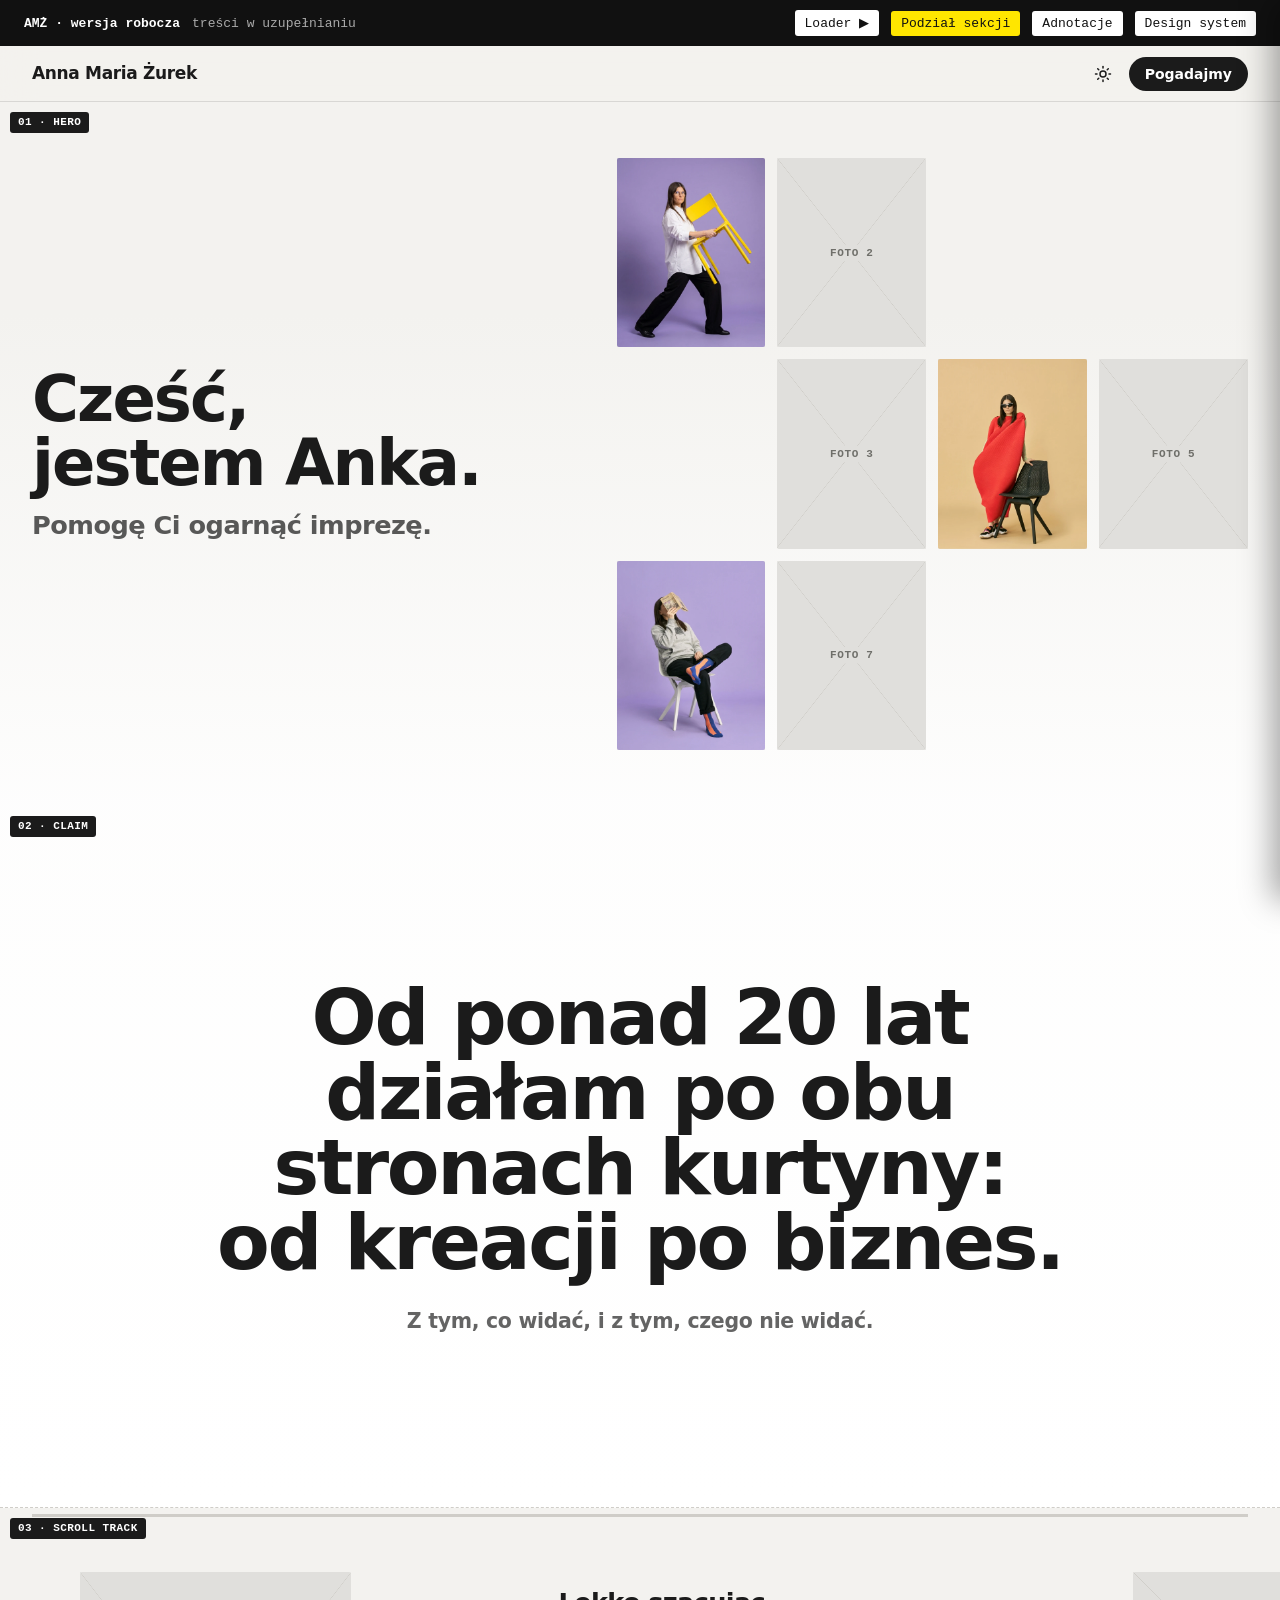
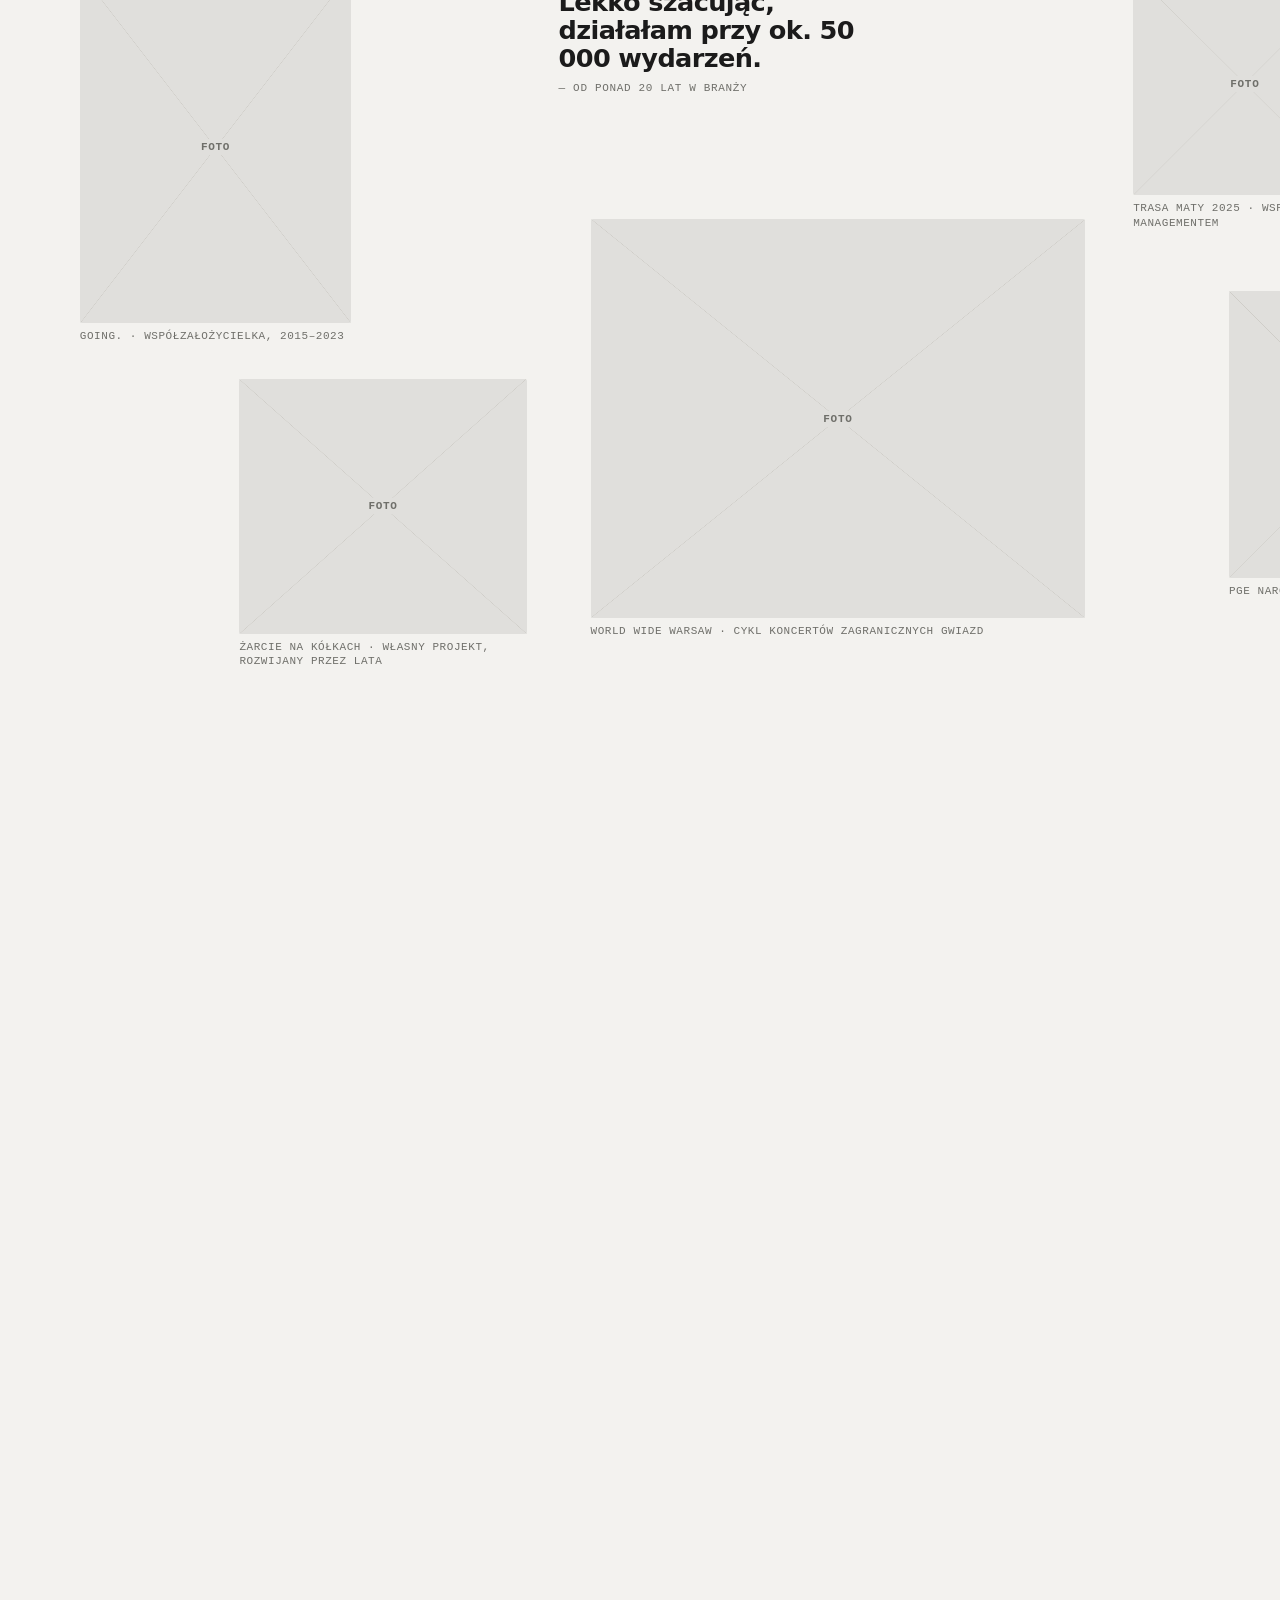
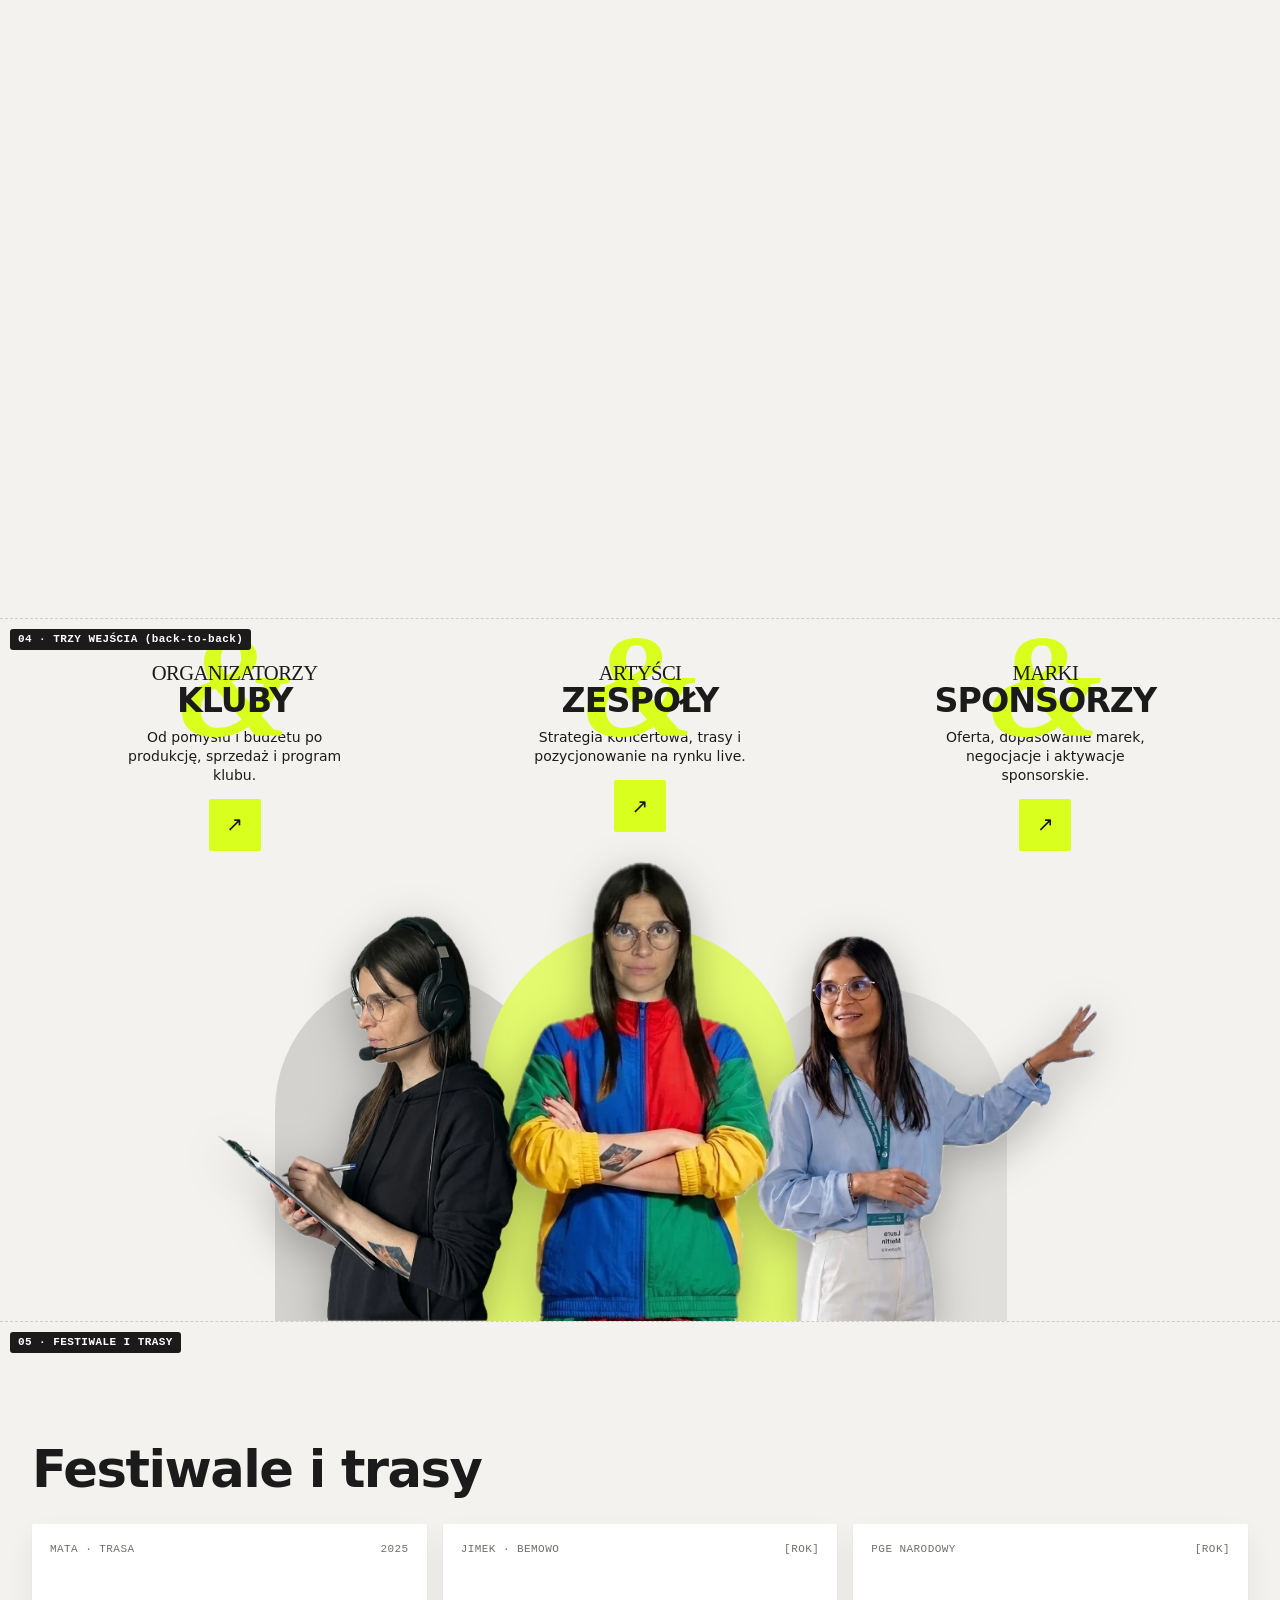
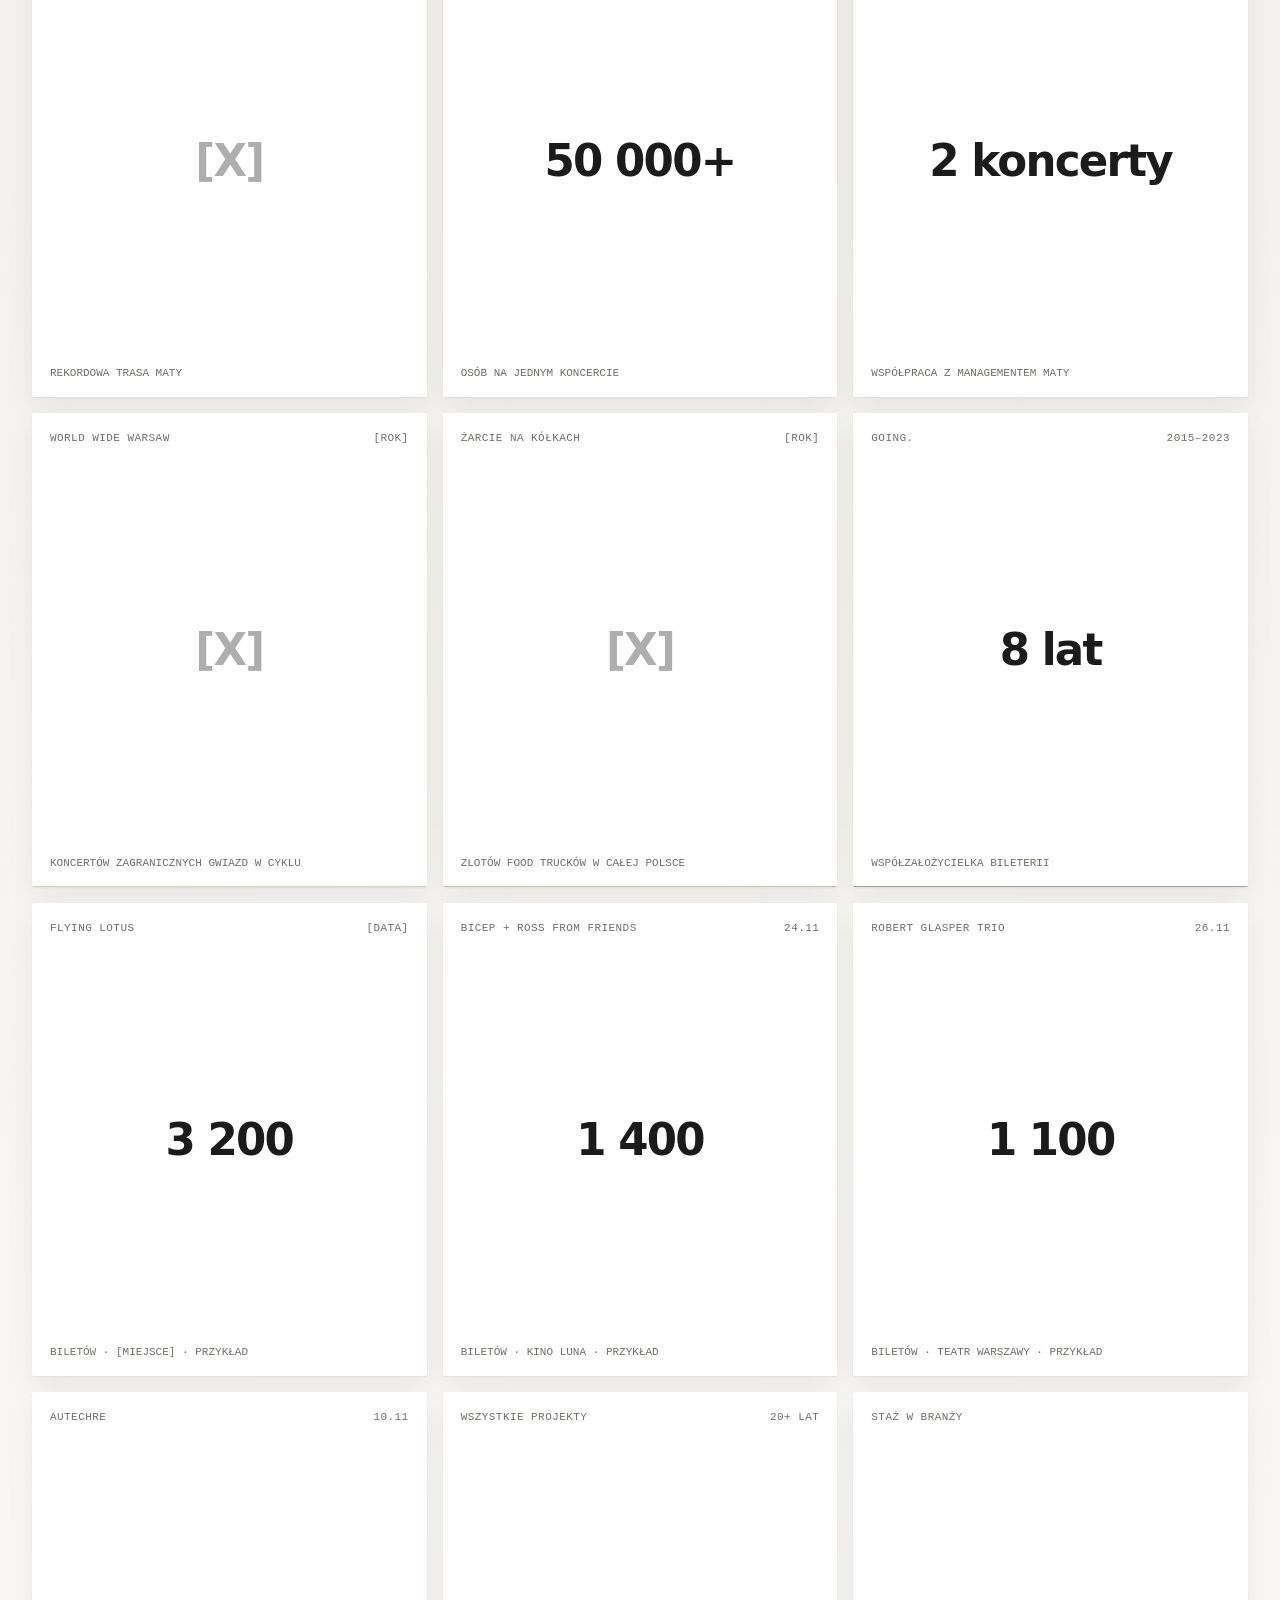
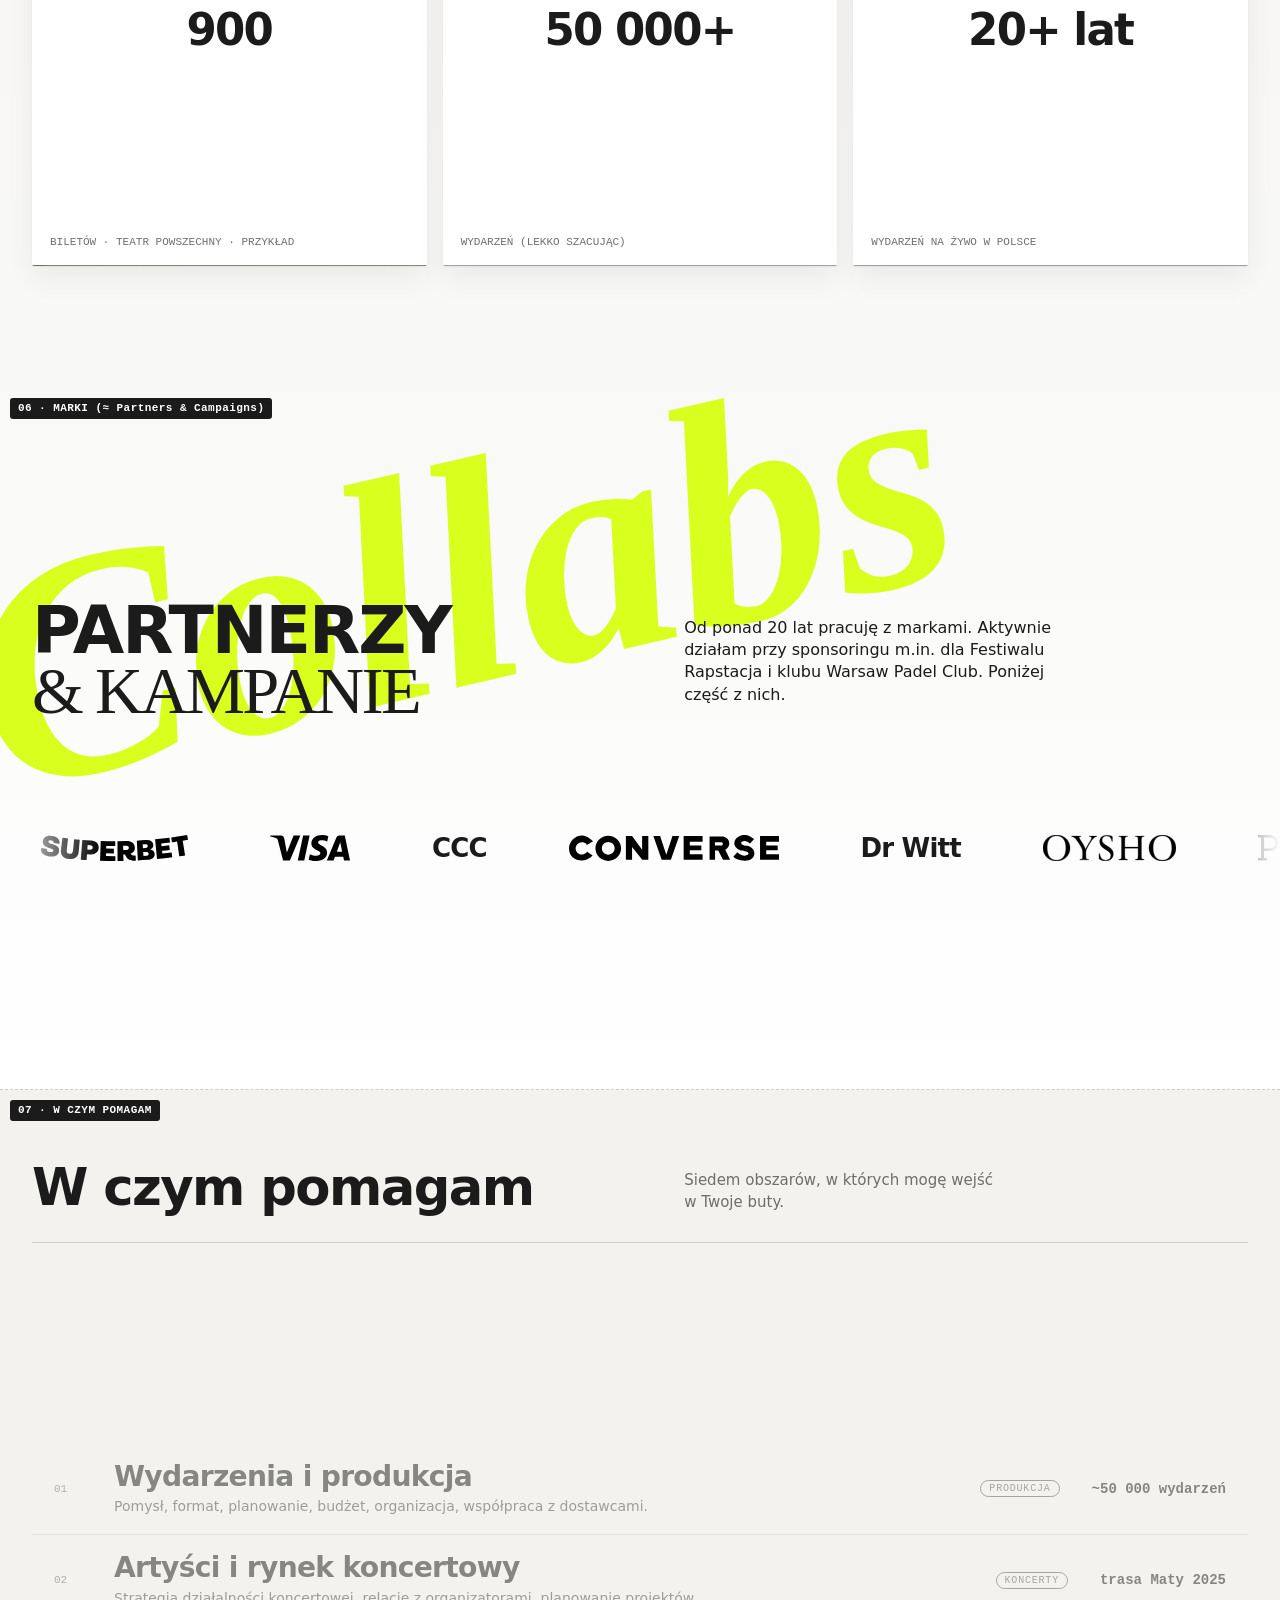
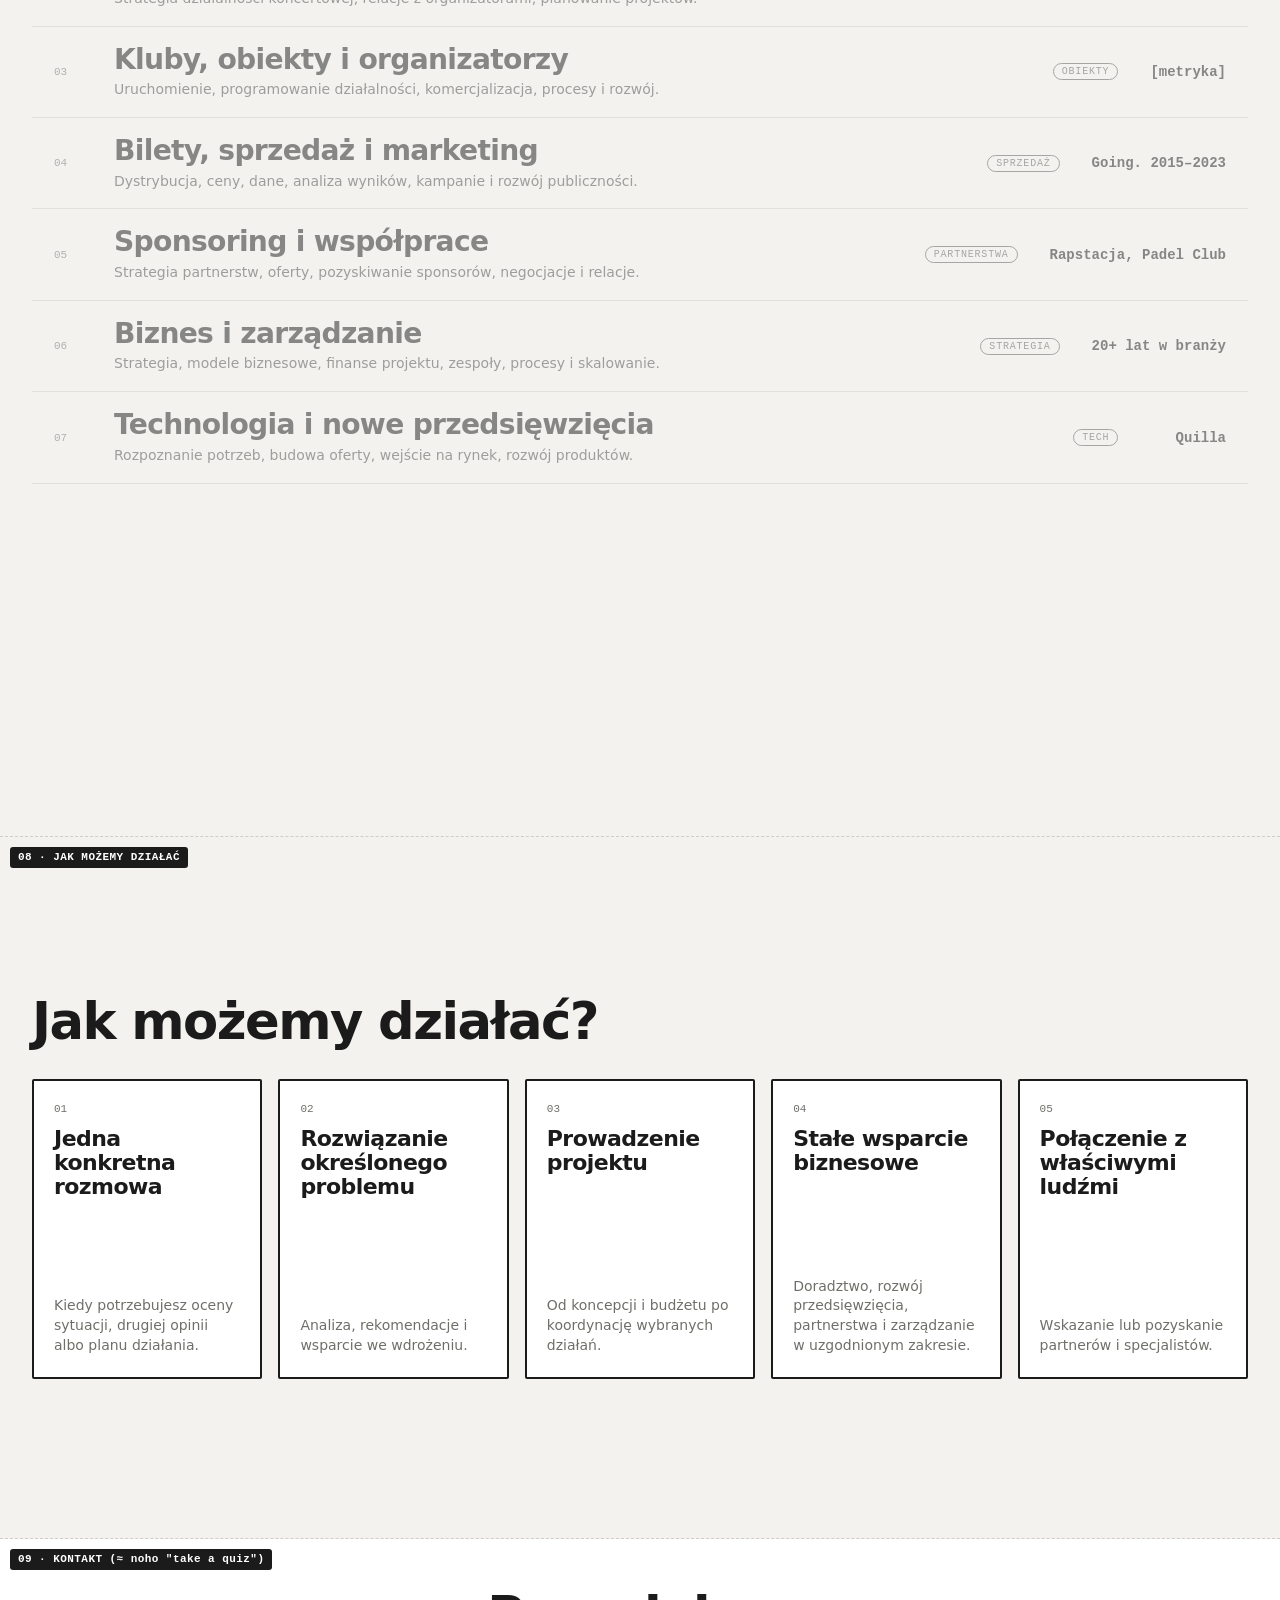
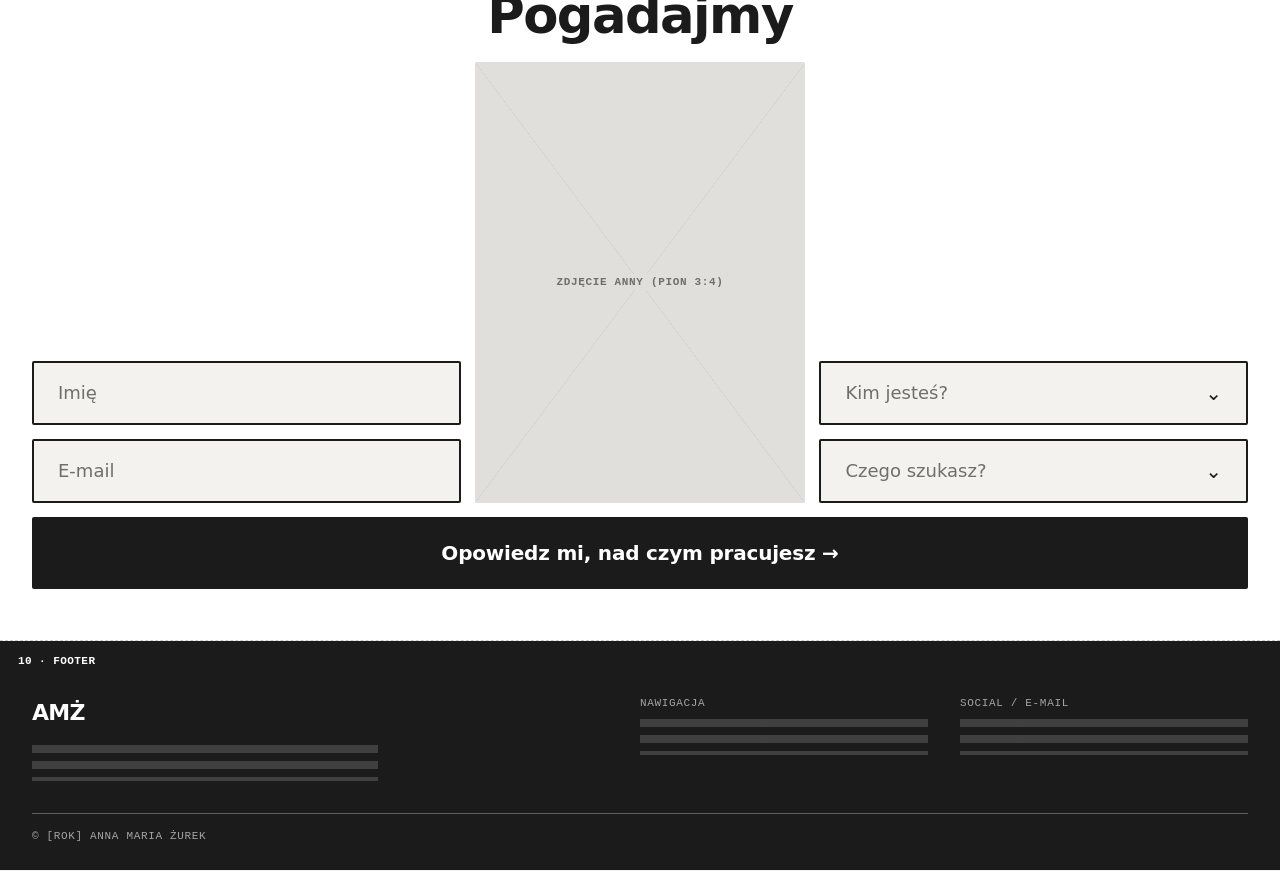
==== commit cc36c18d: "Rework page sections, festival tiles and backgrounds Reorder sections (brands before skills), add se" ====
--- a/wireframe/index.html
+++ b/wireframe/index.html
@@ -3,7 +3,7 @@
 <head>
 <meta charset="utf-8">
 <meta name="viewport" content="width=device-width, initial-scale=1">
-<title>AMŻ – wireframe v0.2</title>
+<title>Anna Maria Żurek</title>
 <style>
   /* ============ TOKENS ============ */
   :root{
@@ -11,14 +11,14 @@
     --accent:#1b1b1b; --on-accent:#ffffff; --accent-bg:var(--accent);
     --inv-bg:#1b1b1b; --inv-fg:#ffffff;
     --radius:2px; --border-w:2px; --container:1280px; --gutter:32px; --space:72px; --h-scale:1;
-    --stripe-h:0px;--pop:#d9ff1f;--amp-o:1;
+    --stripe-h:0px;--pop:#d9ff1f;--amp-o:1;--tile-h:1.2;--tile-cols:3;--duo-lo:#1b1b1b;--duo-hi:linear-gradient(150deg,color-mix(in srgb,var(--pop) 38%,#fff) 0%,#f3f2ef 62%,#e4e2dc 100%);--fade-end:color-mix(in srgb,var(--paper) 88%,var(--bg));--fade-end2:color-mix(in srgb,var(--paper) 50%,var(--bg));
     --font-body:ui-sans-serif,system-ui,-apple-system,"Helvetica Neue",sans-serif;
     --font-display:ui-sans-serif,system-ui,-apple-system,"Helvetica Neue",sans-serif;
     --ph:color-mix(in srgb,var(--ink) 9%,var(--bg));
     --ph2:color-mix(in srgb,var(--ink) 15%,var(--bg));
   }
   [data-theme=dark]{
-    --amp-o:.4;
+    --amp-o:.4;--duo-lo:#0d0d0d;--duo-hi:linear-gradient(150deg,color-mix(in srgb,var(--pop) 30%,#d6d6d2) 0%,#b9b9b4 100%);
     --bg:#121212; --paper:#1c1c1c; --ink:#ededed; --mute:#9a9a94; --line:#3a3a38;
     --accent:#ededed; --on-accent:#121212; --inv-bg:#ededed; --inv-fg:#121212;
   }
@@ -26,13 +26,13 @@
     --bg:#fffaf5; --paper:#ffffff; --ink:#1b1030; --mute:#6b5f7d; --line:#e4d9ee;
     --accent:#7a2cff; --on-accent:#1b1030;
     --accent-bg:linear-gradient(90deg,#e40303,#ff8c00,#ffed00,#008026,#004dff,#750787);
-    --inv-bg:#1b1030; --inv-fg:#ffffff; --radius:14px; --stripe-h:6px; --pop:#ffb703;
+    --inv-bg:#1b1030; --inv-fg:#ffffff; --radius:14px; --stripe-h:6px; --pop:#ffb703; --duo-lo:#1b1030; --duo-hi:linear-gradient(120deg,#ff6b6b,#ffd166 30%,#7bd88f 55%,#5aa9ff 78%,#b48cff);
   }
   [data-theme=party]{
     --bg:#14002e; --paper:#230050; --ink:#fdf6ff; --mute:#c9a8ff; --line:#5b2da8;
     --accent:#ff2fd0; --on-accent:#14002e;
     --accent-bg:linear-gradient(90deg,#ff2fd0,#ffe600,#00f0ff,#ff2fd0);
-    --inv-bg:#ffe600; --inv-fg:#14002e; --radius:22px; --border-w:3px; --stripe-h:8px; --pop:#00f0ff; --amp-o:.4;
+    --inv-bg:#ffe600; --inv-fg:#14002e; --radius:22px; --border-w:3px; --stripe-h:8px; --pop:#00f0ff; --amp-o:.4; --duo-lo:#14002e; --duo-hi:linear-gradient(135deg,#ff2fd0,#ffe600 55%,#00f0ff);
     --font-display:Impact,"Arial Black",sans-serif;
   }
 
@@ -47,11 +47,14 @@
   section{position:relative;padding:var(--space) 0;border-bottom:1px dashed var(--line)}
   section:not(.hz):not(.hero){min-height:var(--sec-h);display:flex;flex-direction:column;justify-content:center}
   section > .in{width:100%}
+  [hidden]{display:none!important}
   h1,h2,h3,.display{font-family:var(--font-display);font-weight:700;letter-spacing:-.03em}
   .mono{font:11px ui-monospace,monospace;color:var(--mute);text-transform:uppercase;letter-spacing:.06em}
   .tag{position:absolute;top:10px;left:10px;font:600 11px/1 ui-monospace,monospace;letter-spacing:.04em;background:var(--inv-bg);color:var(--inv-fg);padding:5px 8px;border-radius:3px;z-index:2}
   .note{display:none;position:absolute;top:10px;right:10px;max-width:340px;font:12px/1.4 ui-monospace,monospace;color:#d4451f;background:#fff3ee;border:1px solid #d4451f;padding:8px 10px;border-radius:3px;z-index:2}
   body.notes .note{display:block}
+  body.no-guides .tag,body.no-guides .note{display:none!important}
+  body.no-guides section{border-bottom-color:transparent}
   .ph{background:var(--ph);position:relative;display:grid;place-items:center;color:var(--mute);font:600 11px ui-monospace,monospace;letter-spacing:.06em;text-transform:uppercase;overflow:hidden;border-radius:var(--radius)}
   .ph::before,.ph::after{content:"";position:absolute;inset:0;background:linear-gradient(to top right,transparent calc(50% - .5px),var(--line) 50%,transparent calc(50% + .5px))}
   .ph::after{transform:scaleX(-1)}
@@ -117,8 +120,8 @@
   @media(prefers-reduced-motion:reduce){.hero h1,.hero-sub,.hero .r > .ph{transition:none!important}}
 
   /* ============ HERO ============ */
-  .screen1{--avail:calc(var(--sec-h) - 110px);min-height:var(--sec-h);display:flex;flex-direction:column;scroll-snap-align:start}
-  .hero{scroll-snap-align:none;padding:0;border-bottom:1px dashed var(--line);flex:1;display:flex;align-items:center}
+  .screen1{background:linear-gradient(180deg,var(--bg) 0%,var(--bg) 30%,var(--fade-end) 100%);--avail:calc(var(--sec-h) - 110px);min-height:var(--sec-h);display:flex;flex-direction:column;scroll-snap-align:start}
+  .hero{scroll-snap-align:none;padding:0;border-bottom:0;flex:1;display:flex;align-items:center}
   .hero .in{width:100%}
   .hero .in{display:grid;grid-template-columns:1fr 1.5fr;gap:calc(var(--gutter)*1.5);align-items:center;padding-top:56px;padding-bottom:56px}
   .hero h1{font-size:calc(clamp(40px,5vw,76px) * var(--h-scale));line-height:1}
@@ -136,7 +139,7 @@
   .hero .r .ph:nth-child(6){grid-area:3/1}.hero .r .ph:nth-child(7){grid-area:3/2}
 
   /* ============ CLAIM ============ */
-  .claim{text-align:center}
+  .claim{text-align:center;background:linear-gradient(180deg,var(--fade-end) 0%,var(--paper) 100%);border-top:0}
   .claim h2{font-size:calc(clamp(34px,6vw,96px) * var(--h-scale));line-height:.98;max-width:16ch;margin:0 auto}
   [data-theme=pride] .claim h2{background:var(--accent-bg);-webkit-background-clip:text;background-clip:text;color:transparent}
   [data-theme=party] .claim h2{text-shadow:4px 4px 0 var(--accent)}
@@ -145,6 +148,7 @@
 
   /* ============ HORIZONTAL TRACK ============ */
   .hz{padding:0;scroll-snap-align:start}
+  #festiwale{background:linear-gradient(180deg,var(--bg) 0%,var(--bg) 20%,var(--fade-end2) 100%);border-bottom:0;padding:calc(var(--space) * 1.7) 0}
   .hz-pin{--u:calc((100svh - var(--top)) / 10);position:sticky;top:var(--top);height:calc(100svh - var(--top));overflow:hidden}
   .hz-track{position:relative;height:calc(var(--u) * 10);margin-top:0;width:calc(var(--tw) * var(--u));will-change:transform}
   .hz-i{position:absolute;left:calc(var(--l) * var(--u));top:calc(var(--t) * var(--u));width:calc(var(--w) * var(--u));height:calc(var(--h) * var(--u))}
@@ -175,12 +179,24 @@
   .w-col:hover .w-go{transform:translate(3px,-3px)}
 
   /* ============ TILES ============ */
-  .tiles{display:grid;grid-template-columns:repeat(4,1fr);gap:16px;margin-top:28px;grid-template-rows:repeat(2,1fr);height:max(360px,calc(var(--sec-h) - var(--space) * 2 - 130px))}
-  .tile{background:var(--paper);border:var(--border-w) solid var(--ink);border-radius:var(--radius);position:relative;cursor:pointer;overflow:hidden;transition:transform .25s}
+  .tiles{display:grid;grid-template-columns:repeat(var(--tile-cols),1fr);gap:16px;margin-top:28px}
+  .tile{aspect-ratio:1 / var(--tile-h);background:var(--paper);border:0;box-shadow:0 1px 2px rgba(0,0,0,.05),0 12px 30px rgba(0,0,0,.06);border-radius:var(--radius);position:relative;cursor:pointer;overflow:hidden;transition:transform .25s}
   .tile .face{position:absolute;inset:0;padding:18px;display:flex;flex-direction:column;justify-content:space-between;transition:transform .35s}
   .tile .face b{font:700 clamp(20px,2.2vw,30px)/1 var(--font-display);letter-spacing:-.03em}
+  .t-top{display:flex;justify-content:space-between;align-items:flex-start;gap:8px;font:11px/1.3 ui-monospace,monospace;color:var(--mute);text-transform:uppercase;letter-spacing:.04em}
+  .t-top span:last-child{text-align:right;white-space:nowrap}
+  .t-val{flex:1;display:grid;place-items:center;text-align:center;font:700 clamp(30px,3.4vw,52px)/1 var(--font-display);letter-spacing:-.04em}
+  .t-val.todo{opacity:.35}
   .tile .vid{position:absolute;inset:0;background:var(--accent-bg);color:var(--on-accent);display:grid;place-items:center;align-content:center;transform:translateY(100%);transition:transform .35s;font:12px ui-monospace,monospace;text-align:center;padding:12px}
   .tile .vid::before{content:"▶";display:block;font-size:30px;margin-bottom:8px}
+  .tile .vid.has-img{padding:0;display:block;background:var(--ph2)}
+  .tile .vid.has-img{isolation:isolate}
+  .tile .vid.has-img img{z-index:0;filter:grayscale(1) contrast(1.08) brightness(1.02)}
+  .tile .vid.has-img::before,.tile .vid.has-img::after{content:"";position:absolute;inset:0;margin:0;font-size:0;pointer-events:none;display:block}
+  .tile .vid.has-img::before{z-index:1;background:var(--duo-lo);mix-blend-mode:screen}
+  .tile .vid.has-img::after{z-index:2;background:var(--duo-hi);mix-blend-mode:multiply}
+  .tile .vid img{position:absolute;inset:0;width:100%;height:100%;object-fit:cover;display:block}
+  .tile .vid .credit{z-index:3;position:absolute;left:0;right:0;bottom:0;padding:26px 12px 10px;background:linear-gradient(transparent,rgba(0,0,0,.6));color:#fff;font:10px/1.3 ui-monospace,monospace;text-align:left;letter-spacing:.03em}
   .tile:hover .vid,.tile:focus-visible .vid{transform:none}
   .tile:hover .face,.tile:focus-visible .face{transform:translateY(-30%)}
   .cap{font:11px ui-monospace,monospace;color:var(--mute);text-transform:uppercase}
@@ -194,14 +210,16 @@
   .sk-head{display:grid;grid-template-columns:1.1fr 1fr;gap:32px;align-items:end;margin-bottom:28px}
   .sk-head p{max-width:34ch;color:var(--mute)}
   .sk-list{list-style:none;padding:0;border-top:1px solid var(--line)}
-  .sk-r{display:grid;grid-template-columns:44px 1fr auto auto auto;align-items:center;gap:16px;padding:18px 22px;border-bottom:1px solid var(--line);border-radius:0;opacity:.5;transform-origin:0 50%;transition:transform .3s cubic-bezier(.2,.8,.2,1),background .25s,color .25s,opacity .25s,border-radius .25s}
+  .sk-r{display:grid;grid-template-columns:44px 1fr auto auto auto;align-items:center;gap:16px;padding:18px 22px;border-bottom:1px solid var(--line);opacity:.5;position:relative;isolation:isolate;transition:color .25s,opacity .25s}
+  .sk-r::before{content:"";position:absolute;z-index:-1;left:0;right:0;top:0;bottom:0;border-radius:var(--radius);background:var(--accent-bg);opacity:0;transition:opacity .25s,top .3s cubic-bezier(.2,.8,.2,1),bottom .3s cubic-bezier(.2,.8,.2,1)}
   .sk-r .n{font:11px ui-monospace,monospace;color:inherit;opacity:.6}
   .sk-r .nm{display:block;font:700 clamp(20px,2.2vw,30px)/1.05 var(--font-display);letter-spacing:-.025em}
   .sk-r .cp{display:block;margin-top:6px;font-size:14px;line-height:1.35;opacity:.78;max-width:70ch}
   .sk-r .cat{font:10px ui-monospace,monospace;text-transform:uppercase;letter-spacing:.08em;border:1px solid currentColor;border-radius:99px;padding:2px 8px;opacity:.7;white-space:nowrap}
   .sk-r .mt{font:600 14px ui-monospace,monospace;white-space:nowrap;min-width:9ch;text-align:right}
   .sk-th{width:0;height:52px;overflow:hidden;transition:width .3s;margin-left:-16px}
-  .sk-r.on{opacity:1;background:var(--accent-bg);color:var(--on-accent);transform:scale(1.035);border-radius:var(--radius);border-bottom-color:transparent;position:relative;z-index:1}
+  .sk-r.on{opacity:1;color:var(--on-accent);border-bottom-color:transparent;z-index:1}
+  .sk-r.on::before{opacity:1;top:-10px;bottom:-10px}
   .sk-r.on .sk-th{width:78px;margin-left:0}
   .sk-th .ph{width:78px;height:52px;font-size:9px}
   .sk-guide{display:none;position:fixed;left:0;right:0;border-top:1px dashed #d4451f;z-index:35;pointer-events:none;font:10px ui-monospace,monospace;color:#d4451f}
@@ -216,7 +234,7 @@
   .how-c h3{font-size:calc(22px * var(--h-scale));line-height:1.08;letter-spacing:-.025em}
   .how-c p{margin-top:auto;font-size:14px;line-height:1.4;color:var(--mute)}
   /* ============ BRANDS (≈ Partners & Campaigns) ============ */
-  .brands-sec{overflow:hidden}
+  .brands-sec{overflow:hidden;background:linear-gradient(180deg,var(--fade-end2) 0%,var(--paper) 100%)}
   .b-art{position:absolute;left:-3%;top:4%;z-index:0;pointer-events:none;font:italic 700 clamp(170px,25vw,400px)/1 "Snell Roundhand","Segoe Script","Brush Script MT",cursive;color:var(--pop);transform:rotate(-13deg);white-space:nowrap;user-select:none}
   .b-top{position:relative;z-index:1;display:grid;grid-template-columns:1.1fr 1fr;gap:32px;align-items:center}
   .b-h{font-size:calc(clamp(36px,5.2vw,84px) * var(--h-scale));line-height:.9;text-transform:uppercase;max-width:none}
@@ -292,7 +310,7 @@
     .w-stage{--wh:min(78svh,640px)}
     .w-col:nth-child(n) .w-fig{--k:1;--sx:0px}
     .sk-r{grid-template-columns:30px 1fr auto;gap:10px;padding:14px 12px}.sk-r .cat,.sk-th{display:none}
-    .tiles{grid-template-columns:repeat(2,1fr);grid-template-rows:none;height:auto}.tile{aspect-ratio:1}
+    .tiles{grid-template-columns:repeat(2,1fr)}
     .sk-head{grid-template-columns:1fr;gap:12px}
     .b-marq{--ls:.72}.b-top{grid-template-columns:1fr}.how-grid{grid-template-columns:1fr}.p-head{flex-direction:column;align-items:flex-start;gap:10px}
     .q-grid{height:auto;grid-template-columns:1fr 1fr;grid-template-rows:auto;gap:10px}
@@ -319,10 +337,11 @@
 
 
 <div class="bar">
-  <b>WIREFRAME v0.2 · AMŻ</b>
-  <span class="dim">lo-fi · bez zdjęć i copy</span>
+  <b>AMŻ · wersja robocza</b>
+  <span class="dim">treści w uzupełnianiu</span>
   <span class="sp"></span>
   <button id="btn-loader">Loader ▶</button>
+  <button id="btn-guides" aria-pressed="true">Podział sekcji</button>
   <button id="btn-notes" aria-pressed="false">Adnotacje</button>
   <button id="btn-ds" aria-pressed="false">Design system</button>
 </div>
@@ -439,25 +458,46 @@
 <!-- 5 FESTIWALE I TRASY -->
 <section id="festiwale">
   <span class="tag">05 · FESTIWALE I TRASY</span>
-  <div class="note">Wróciła wcześniejsza wersja: kafelki z mocnym claimem. Hover lub fokus → wideo 3–5 s. Metryki są z dokumentu (np. JIMEK, 50 000+ osób; trasa Maty 2025; 2 koncerty na PGE Narodowym).</div>
+  <div class="note">Układ 3 kolumny × 4 rzędy (liczbę kolumn zmienisz suwakiem „Kolumny kafelków” w panelu Design system, np. 4 = układ 4×3). Kafelki są lekko pionowe: wysokość = 1,2 × szerokość (pod klipy kwadratowe i z telefonu). Proporcję zmienisz suwakiem „Wysokość kafelka” w panelu Design system (np. 1,27 = pierwiastek ze złotej, 1,33 = 3:4). Kafelek: u góry nazwa i data, na środku duża wartość (zasięg), na dole przypis. Hover lub fokus → zdjęcie z wydarzenia (docelowo wideo 3–5 s; zdjęcia z Wikimedia Commons, autorzy w assets/events/CREDITS.md; wszystkie dostają wspólny filtr duotonowy z kolorów aktualnego motywu (--duo-lo / --duo-hi); JIMEK, Going. i kafelki zbiorcze czekają na zdjęcia). Liczby z dokumentu (JIMEK 50 000+, ~50 000 wydarzeń, 20+ lat, Going. 8 lat = 2015–2023). Wyszarzone [X] i [rok] to dane do uzupełnienia. Kafelki z dopiskiem „przykład” (Flying Lotus, Bicep, Glasper, Autechre) mają wartości wygenerowane na próbę; artyści i dni z plakatów World Wide Warsaw.</div>
   <div class="in">
     <h2 class="h2s" data-copy="festivals" style="max-width:none">Festiwale i trasy</h2>
     <div class="tiles">
-      <div class="tile" tabindex="0"><div class="face"><span class="cap">Trasa 2025</span><b>Mata</b><span class="cap">rekordowa trasa</span></div><div class="vid">wideo 3–5 s<br>pętla, bez dźwięku</div></div>
-      <div class="tile" tabindex="0"><div class="face"><span class="cap">Bemowo</span><b>JIMEK</b><span class="cap">50 000+ osób</span></div><div class="vid">wideo 3–5 s<br>pętla, bez dźwięku</div></div>
-      <div class="tile" tabindex="0"><div class="face"><span class="cap">PGE Narodowy</span><b>2 koncerty</b><span class="cap">Mata</span></div><div class="vid">wideo 3–5 s<br>pętla, bez dźwięku</div></div>
-      <div class="tile" tabindex="0"><div class="face"><span class="cap">World Wide Warsaw</span><b>Cykl koncertów</b><span class="cap">zagraniczne gwiazdy</span></div><div class="vid">wideo 3–5 s<br>pętla, bez dźwięku</div></div>
-      <div class="tile" tabindex="0"><div class="face"><span class="cap">Żarcie Na Kółkach</span><b>Zloty food trucków</b><span class="cap">w całej Polsce</span></div><div class="vid">wideo 3–5 s<br>pętla, bez dźwięku</div></div>
-      <div class="tile" tabindex="0"><div class="face"><span class="cap">Going.</span><b>Bileteria</b><span class="cap">2015–2023</span></div><div class="vid">wideo 3–5 s<br>pętla, bez dźwięku</div></div>
-      <div class="tile" tabindex="0"><div class="face"><span class="cap">Szacunkowo</span><b>~50 000</b><span class="cap">wydarzeń</span></div><div class="vid">wideo 3–5 s<br>pętla, bez dźwięku</div></div>
-      <div class="tile" tabindex="0"><div class="face"><span class="cap">Staż</span><b>20+ lat</b><span class="cap">w branży wydarzeń</span></div><div class="vid">wideo 3–5 s<br>pętla, bez dźwięku</div></div>
+      <div class="tile" tabindex="0"><div class="face"><div class="t-top"><span>Mata · trasa</span><span>2025</span></div><span class="t-val todo" title="Brak liczby w materiale: do uzupełnienia">[X]</span><span class="cap">rekordowa trasa Maty</span></div><div class="vid has-img"><img src="assets/events/mata.jpg" alt="Mata na scenie" loading="lazy" style="object-position:50% 30%"><span class="credit">Foto: Franek Vetulani · CC BY-SA 4.0</span></div></div>
+      <div class="tile" tabindex="0"><div class="face"><div class="t-top"><span>JIMEK · Bemowo</span><span>[rok]</span></div><span class="t-val">50 000+</span><span class="cap">osób na jednym koncercie</span></div><div class="vid">zdjęcie: do dodania<br>(docelowo wideo 3–5 s)</div></div>
+      <div class="tile" tabindex="0"><div class="face"><div class="t-top"><span>PGE Narodowy</span><span>[rok]</span></div><span class="t-val">2 koncerty</span><span class="cap">współpraca z managementem Maty</span></div><div class="vid has-img"><img src="assets/events/pge.jpg" alt="Stadion PGE Narodowy w Warszawie" loading="lazy" style="object-position:50% 50%"><span class="credit">Foto: Chicken4War · CC BY-SA 4.0</span></div></div>
+      <div class="tile" tabindex="0"><div class="face"><div class="t-top"><span>World Wide Warsaw</span><span>[rok]</span></div><span class="t-val todo" title="Brak liczby w materiale: do uzupełnienia">[X]</span><span class="cap">koncertów zagranicznych gwiazd w cyklu</span></div><div class="vid has-img"><img src="assets/events/www.jpg" alt="Plakaty World Wide Warsaw" loading="lazy" style="object-position:50% 50%"><span class="credit">Plakat WWW</span></div></div>
+      <div class="tile" tabindex="0"><div class="face"><div class="t-top"><span>Żarcie Na Kółkach</span><span>[rok]</span></div><span class="t-val todo" title="Brak liczby w materiale: do uzupełnienia">[X]</span><span class="cap">zlotów food trucków w całej Polsce</span></div><div class="vid has-img"><img src="assets/events/food.jpg" alt="Food truck w Warszawie" loading="lazy" style="object-position:50% 50%"><span class="credit">Foto: Janusz Jakubowski · CC BY 2.0</span></div></div>
+      <div class="tile" tabindex="0"><div class="face"><div class="t-top"><span>Going.</span><span>2015–2023</span></div><span class="t-val">8 lat</span><span class="cap">współzałożycielka bileterii</span></div><div class="vid">zdjęcie: do dodania<br>(docelowo wideo 3–5 s)</div></div>
+      <div class="tile" tabindex="0"><div class="face"><div class="t-top"><span>Flying Lotus</span><span>[data]</span></div><span class="t-val" title="Wartość przykładowa, do podmiany">3 200</span><span class="cap">biletów · [miejsce] · przykład</span></div><div class="vid has-img"><img src="assets/events/flying-lotus.jpg" alt="Flying Lotus na festiwalu" loading="lazy" style="object-position:45% 50%"><span class="credit">Foto: Chris · CC BY 2.0</span></div></div>
+      <div class="tile" tabindex="0"><div class="face"><div class="t-top"><span>Bicep + Ross From Friends</span><span>24.11</span></div><span class="t-val" title="Wartość przykładowa, do podmiany">1 400</span><span class="cap">biletów · Kino Luna · przykład</span></div><div class="vid has-img"><img src="assets/events/bicep.jpg" alt="Plakat Bicep + Ross From Friends" loading="lazy" style="object-position:28% 50%"><span class="credit">Plakat WWW Before Parties</span></div></div>
+      <div class="tile" tabindex="0"><div class="face"><div class="t-top"><span>Robert Glasper Trio</span><span>26.11</span></div><span class="t-val" title="Wartość przykładowa, do podmiany">1 100</span><span class="cap">biletów · Teatr Warszawy · przykład</span></div><div class="vid has-img"><img src="assets/events/glasper.jpg" alt="Robert Glasper na koncercie" loading="lazy" style="object-position:50% 40%"><span class="credit">Foto: Andreas Lawen · CC BY-SA 4.0</span></div></div>
+      <div class="tile" tabindex="0"><div class="face"><div class="t-top"><span>Autechre</span><span>10.11</span></div><span class="t-val" title="Wartość przykładowa, do podmiany">900</span><span class="cap">biletów · Teatr Powszechny · przykład</span></div><div class="vid has-img"><img src="assets/events/autechre.jpg" alt="Autechre przy konsolecie" loading="lazy" style="object-position:50% 50%"><span class="credit">Foto: Pablo Sanz Almoguera · CC BY-SA 2.0</span></div></div>
+      <div class="tile" tabindex="0"><div class="face"><div class="t-top"><span>Wszystkie projekty</span><span>20+ lat</span></div><span class="t-val">50 000+</span><span class="cap">wydarzeń (lekko szacując)</span></div><div class="vid">zdjęcie: do dodania<br>(docelowo wideo 3–5 s)</div></div>
+      <div class="tile" tabindex="0"><div class="face"><div class="t-top"><span>Staż w branży</span><span></span></div><span class="t-val">20+ lat</span><span class="cap">wydarzeń na żywo w Polsce</span></div><div class="vid">zdjęcie: do dodania<br>(docelowo wideo 3–5 s)</div></div>
+    </div>
+  </div>
+</section>
+
+<!-- 7 BRANDS -->
+<section class="brands-sec" id="marki">
+  <span class="tag">06 · MARKI (≈ Partners &amp; Campaigns)</span>
+  <div class="note">Klon Lando: nagłówek + opis, duża grafika w tle (tu placeholder, zastąpi ją własna), pod spodem logo w pętli. Logo w jednolitej czerni (w ciemnych motywach białe), skalowane do podobnej powierzchni. Wszystkie logo mają 26 px wysokości. CCC, CEDC, Dr Witt i Oshee to tymczasowe napisy, do podmiany na oficjalne pliki. Hover zatrzymuje ruch. Wymaga zgody na użycie logotypów.</div>
+  <div class="b-art" aria-hidden="true">Collabs</div>
+  <div class="in b-top">
+    <h2 class="b-h"><b data-copy="brands1" style="font-weight:700">Partnerzy</b><span data-copy="brands2">&amp; kampanie</span></h2>
+    <p data-copy="brandsTxt">Od ponad 20 lat pracuję z markami. Aktywnie działam przy sponsoringu m.in. dla Festiwalu Rapstacja i klubu Warsaw Padel Club. Poniżej część z nich.</p>
+  </div>
+  <div class="b-marq" aria-label="Marki, z którymi współpracowała">
+    <div class="b-track">
+      <div class="b-logo"><img src="assets/brands/superbet.svg" alt="Superbet"></div><div class="b-logo"><img src="assets/brands/visa.svg" alt="VISA"></div><div class="b-logo" title="Tymczasowy napis: do podmiany na oficjalne logo"><span class="b-txt">CCC</span></div><div class="b-logo"><img src="assets/brands/converse.svg" alt="Converse"></div><div class="b-logo" title="Tymczasowy napis: do podmiany na oficjalne logo"><span class="b-txt">Dr Witt</span></div><div class="b-logo"><img src="assets/brands/oysho.svg" alt="OYSHO"></div><div class="b-logo"><img src="assets/brands/pernod-ricard.svg" alt="Pernod Ricard"></div><div class="b-logo" title="Tymczasowy napis: do podmiany na oficjalne logo"><span class="b-txt">CEDC</span></div><div class="b-logo"><img src="assets/brands/glo.svg" alt="glo"></div><div class="b-logo"><img src="assets/brands/plus.svg" alt="Plus"></div><div class="b-logo" title="Tymczasowy napis: do podmiany na oficjalne logo"><span class="b-txt">Oshee</span></div><div class="b-logo"><img src="assets/brands/decathlon.svg" alt="Decathlon"></div><div class="b-logo"><img src="assets/brands/perla.svg" alt="Perła"></div><div class="b-logo"><img src="assets/brands/t-mobile.svg" alt="T-Mobile"></div>
+      <div style="display:contents" aria-hidden="true"><div class="b-logo"><img src="assets/brands/superbet.svg" alt=""></div><div class="b-logo"><img src="assets/brands/visa.svg" alt=""></div><div class="b-logo" title="Tymczasowy napis: do podmiany na oficjalne logo"><span class="b-txt">CCC</span></div><div class="b-logo"><img src="assets/brands/converse.svg" alt=""></div><div class="b-logo" title="Tymczasowy napis: do podmiany na oficjalne logo"><span class="b-txt">Dr Witt</span></div><div class="b-logo"><img src="assets/brands/oysho.svg" alt=""></div><div class="b-logo"><img src="assets/brands/pernod-ricard.svg" alt=""></div><div class="b-logo" title="Tymczasowy napis: do podmiany na oficjalne logo"><span class="b-txt">CEDC</span></div><div class="b-logo"><img src="assets/brands/glo.svg" alt=""></div><div class="b-logo"><img src="assets/brands/plus.svg" alt=""></div><div class="b-logo" title="Tymczasowy napis: do podmiany na oficjalne logo"><span class="b-txt">Oshee</span></div><div class="b-logo"><img src="assets/brands/decathlon.svg" alt=""></div><div class="b-logo"><img src="assets/brands/perla.svg" alt=""></div><div class="b-logo"><img src="assets/brands/t-mobile.svg" alt=""></div></div>
     </div>
   </div>
 </section>
 
 <!-- 6 W CZYM POMAGAM -->
 <section class="skills-sec" id="skills">
-  <span class="tag">06 · W CZYM POMAGAM</span>
+  <span class="tag">07 · W CZYM POMAGAM</span>
   <div class="note">Wróciła wcześniejsza wersja listy z falą: numer, nazwa + podpis, tag obszaru, miniatura w aktywnym wierszu i metryka po prawej. Teksty to 7 kompetencji z dokumentu; metryki z dokumentu tam, gdzie są ([metryka] = brak danych). Na środku ekranu jest „trigger” (linię widać przy Adnotacjach).</div>
   <div class="in sk-head">
     <h2 class="h2s" data-copy="skills" style="max-width:none">W czym pomagam</h2>
@@ -477,26 +517,9 @@
   <div class="sk-guide" id="sk-guide"><span>trigger · środek ekranu</span></div>
 </section>
 
-<!-- 7 BRANDS -->
-<section class="brands-sec" id="marki">
-  <span class="tag">07 · MARKI (≈ Partners &amp; Campaigns)</span>
-  <div class="note">Klon Lando: nagłówek + opis, duża grafika w tle (tu placeholder, zastąpi ją własna), pod spodem logo w pętli. Logo w jednolitej czerni (w ciemnych motywach białe), skalowane do podobnej powierzchni. Wszystkie logo mają 26 px wysokości. CCC, CEDC, Dr Witt i Oshee to tymczasowe napisy, do podmiany na oficjalne pliki. Hover zatrzymuje ruch. Wymaga zgody na użycie logotypów.</div>
-  <div class="b-art" aria-hidden="true">Collabs</div>
-  <div class="in b-top">
-    <h2 class="b-h"><b data-copy="brands1" style="font-weight:700">Partnerzy</b><span data-copy="brands2">&amp; kampanie</span></h2>
-    <p data-copy="brandsTxt">Od ponad 20 lat pracuję z markami. Aktywnie działam przy sponsoringu m.in. dla Festiwalu Rapstacja i klubu Warsaw Padel Club. Poniżej część z nich.</p>
-  </div>
-  <div class="b-marq" aria-label="Marki, z którymi współpracowała">
-    <div class="b-track">
-      <div class="b-logo"><img src="assets/brands/superbet.svg" alt="Superbet"></div><div class="b-logo"><img src="assets/brands/visa.svg" alt="VISA"></div><div class="b-logo" title="Tymczasowy napis: do podmiany na oficjalne logo"><span class="b-txt">CCC</span></div><div class="b-logo"><img src="assets/brands/converse.svg" alt="Converse"></div><div class="b-logo" title="Tymczasowy napis: do podmiany na oficjalne logo"><span class="b-txt">Dr Witt</span></div><div class="b-logo"><img src="assets/brands/oysho.svg" alt="OYSHO"></div><div class="b-logo"><img src="assets/brands/pernod-ricard.svg" alt="Pernod Ricard"></div><div class="b-logo" title="Tymczasowy napis: do podmiany na oficjalne logo"><span class="b-txt">CEDC</span></div><div class="b-logo"><img src="assets/brands/glo.svg" alt="glo"></div><div class="b-logo"><img src="assets/brands/plus.svg" alt="Plus"></div><div class="b-logo" title="Tymczasowy napis: do podmiany na oficjalne logo"><span class="b-txt">Oshee</span></div><div class="b-logo"><img src="assets/brands/decathlon.svg" alt="Decathlon"></div><div class="b-logo"><img src="assets/brands/perla.svg" alt="Perła"></div><div class="b-logo"><img src="assets/brands/t-mobile.svg" alt="T-Mobile"></div>
-      <div style="display:contents" aria-hidden="true"><div class="b-logo"><img src="assets/brands/superbet.svg" alt=""></div><div class="b-logo"><img src="assets/brands/visa.svg" alt=""></div><div class="b-logo" title="Tymczasowy napis: do podmiany na oficjalne logo"><span class="b-txt">CCC</span></div><div class="b-logo"><img src="assets/brands/converse.svg" alt=""></div><div class="b-logo" title="Tymczasowy napis: do podmiany na oficjalne logo"><span class="b-txt">Dr Witt</span></div><div class="b-logo"><img src="assets/brands/oysho.svg" alt=""></div><div class="b-logo"><img src="assets/brands/pernod-ricard.svg" alt=""></div><div class="b-logo" title="Tymczasowy napis: do podmiany na oficjalne logo"><span class="b-txt">CEDC</span></div><div class="b-logo"><img src="assets/brands/glo.svg" alt=""></div><div class="b-logo"><img src="assets/brands/plus.svg" alt=""></div><div class="b-logo" title="Tymczasowy napis: do podmiany na oficjalne logo"><span class="b-txt">Oshee</span></div><div class="b-logo"><img src="assets/brands/decathlon.svg" alt=""></div><div class="b-logo"><img src="assets/brands/perla.svg" alt=""></div><div class="b-logo"><img src="assets/brands/t-mobile.svg" alt=""></div></div>
-    </div>
-  </div>
-</section>
-
 <!-- 9 BAZA WIEDZY -->
-<section class="press-sec" id="wiedza">
-  <span class="tag">08 · BAZA WIEDZY (zapowiedź)</span>
+<section class="press-sec" id="wiedza" hidden>
+  <span class="tag">BAZA WIEDZY (ukryta)</span>
   <div class="note">Tylko zapowiedź, bez rozbudowanego działu (tak zaleca dokument). Karuzela jak na Apple z tematami artykułów oznaczonymi „Wkrótce”. Gdy pojawią się materiały, karta może dostać adres, zdjęcie i datę.</div>
   <div class="in p-head">
     <h2 class="h2s" data-copy="press" style="max-width:none">Baza wiedzy</h2>
@@ -510,7 +533,7 @@
 
 <!-- 9 JAK MOŻEMY DZIAŁAĆ -->
 <section id="jak">
-  <span class="tag">09 · JAK MOŻEMY DZIAŁAĆ</span>
+  <span class="tag">08 · JAK MOŻEMY DZIAŁAĆ</span>
   <div class="note">5 form współpracy z dokumentu, od jednej rozmowy po stałe wsparcie.</div>
   <div class="in">
     <h2 class="h2s" data-copy="howTitle" style="max-width:none">Jak możemy działać?</h2>
@@ -526,7 +549,7 @@
 
 <!-- 10 KONTAKT -->
 <section class="quiz" id="kontakt">
-  <span class="tag">10 · KONTAKT (≈ noho "take a quiz")</span>
+  <span class="tag">09 · KONTAKT (≈ noho "take a quiz")</span>
   <div class="note">Siatka: zdjęcie Anny w środku, po lewej Imię i E-mail, po prawej „Kim jesteś?” (lista z „Dla kogo?”) i „Czego szukasz?” (8 sytuacji z „Z czym do mnie przyjść?”), pod spodem przycisk na całą szerokość. Mobile: zdjęcie u góry (nie jest zasłaniane), pola w dwóch kolumnach pod nim.</div>
   <div class="in">
     <h2 class="h2s" style="margin:0 auto" data-copy="contact">Pogadajmy</h2>
@@ -542,7 +565,7 @@
 </section>
 
 <footer>
-  <span class="tag">11 · FOOTER</span>
+  <span class="tag">10 · FOOTER</span>
   <div class="in">
     <div><div class="display" style="font-size:22px;margin-bottom:16px">AMŻ</div><div class="txt" style="width:60%"></div></div>
     <div><p class="mono" style="margin-bottom:10px">Nawigacja</p><div class="txt"></div></div>
@@ -586,7 +609,9 @@
     {k:'--h-scale',l:'Skala nagłówków',t:'range',min:.6,max:1.5,step:.05,u:''},
     {g:'Układ',k:'--container',l:'Szerokość kontenera',t:'range',min:900,max:1800,step:20,u:'px'},
     {k:'--gutter',l:'Margines boczny',t:'range',min:12,max:96,step:2,u:'px'},
-    {k:'--space',l:'Odstęp między sekcjami',t:'range',min:24,max:180,step:4,u:'px'}
+    {k:'--space',l:'Odstęp między sekcjami',t:'range',min:24,max:180,step:4,u:'px'},
+    {k:'--tile-h',l:'Wysokość kafelka festiwali (× szerokość)',t:'range',min:1,max:1.6,step:.01,u:''},
+    {k:'--tile-cols',l:'Kolumny kafelków festiwali',t:'range',min:2,max:6,step:1,u:''}
   ];
   var COPY=[
     ['hero','Hero – nagłówek'],['heroSub','Hero – podtytuł'],['claim','Claim'],['claimSub','Claim – podpis'],
@@ -668,6 +693,10 @@
 
   document.querySelectorAll('[data-theme-btn]').forEach(function(b){b.onclick=function(){setTheme(b.dataset.themeBtn)}});
   var bn=document.getElementById('btn-notes'),bd=document.getElementById('btn-ds'),ds=document.getElementById('ds');
+  var bgd=document.getElementById('btn-guides');
+  function setGuides(on){document.body.classList.toggle('no-guides',!on);bgd.setAttribute('aria-pressed',on);try{localStorage.setItem('amz-guides',on?'1':'0')}catch(e){}}
+  bgd.onclick=function(){setGuides(document.body.classList.contains('no-guides'))};
+  try{if(localStorage.getItem('amz-guides')==='0')setGuides(false)}catch(e){}
   bn.onclick=function(){bn.setAttribute('aria-pressed',document.body.classList.toggle('notes'))};
   function toggleDs(on){bd.setAttribute('aria-pressed',document.body.classList.toggle('ds',on));ds.setAttribute('aria-hidden',!document.body.classList.contains('ds'))}
   bd.onclick=function(){toggleDs()};
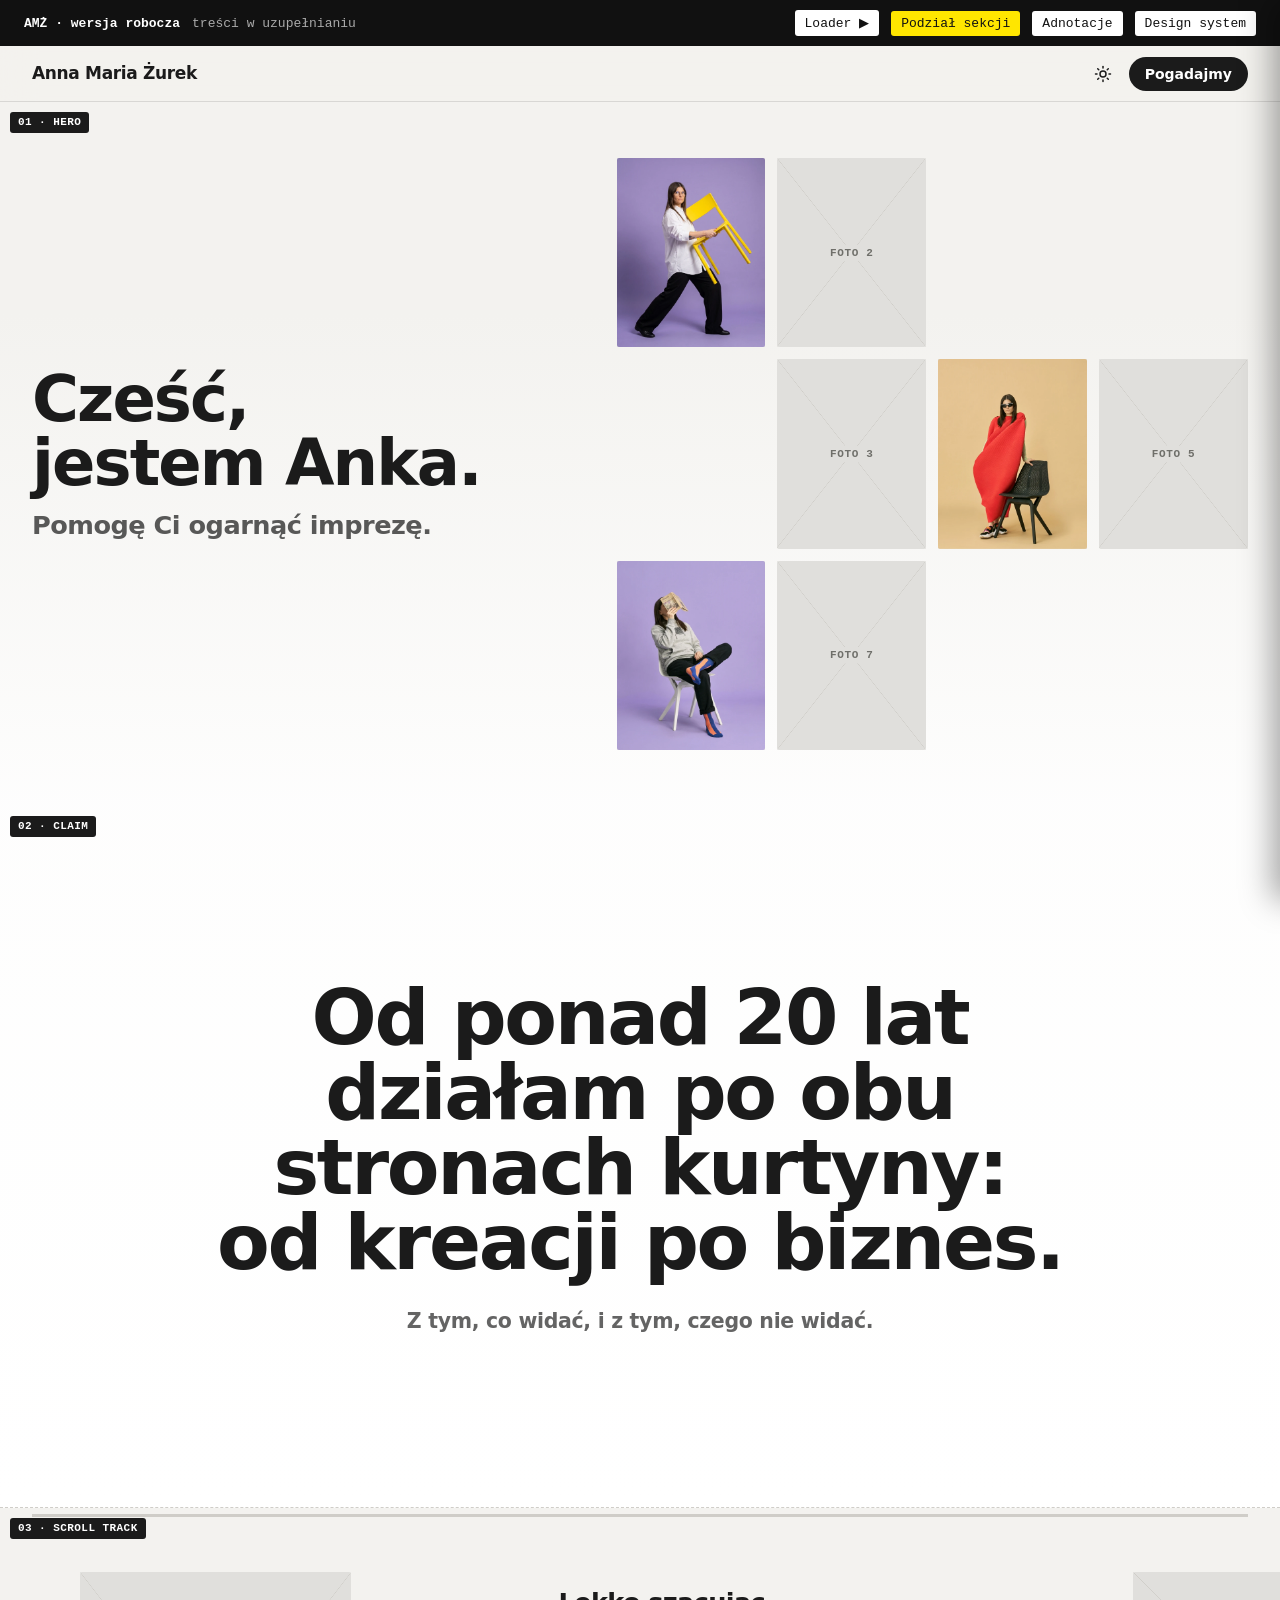
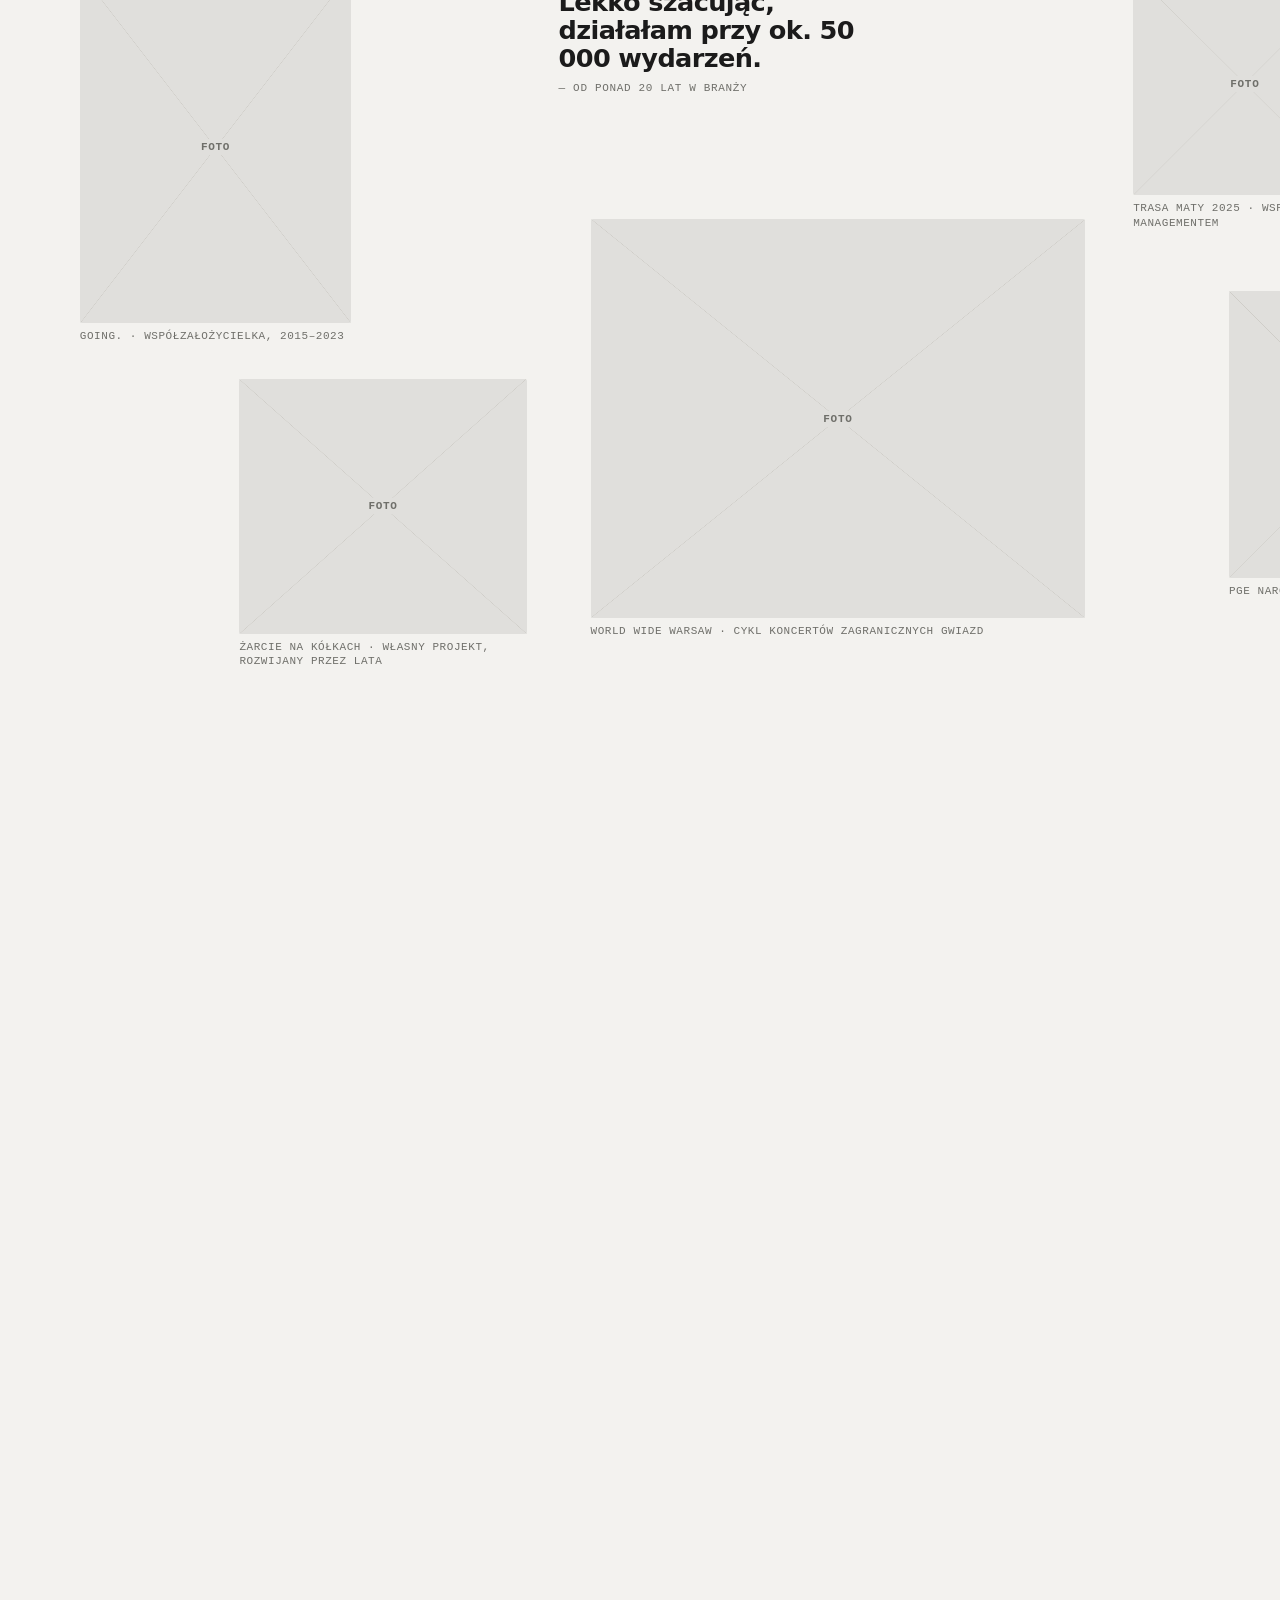
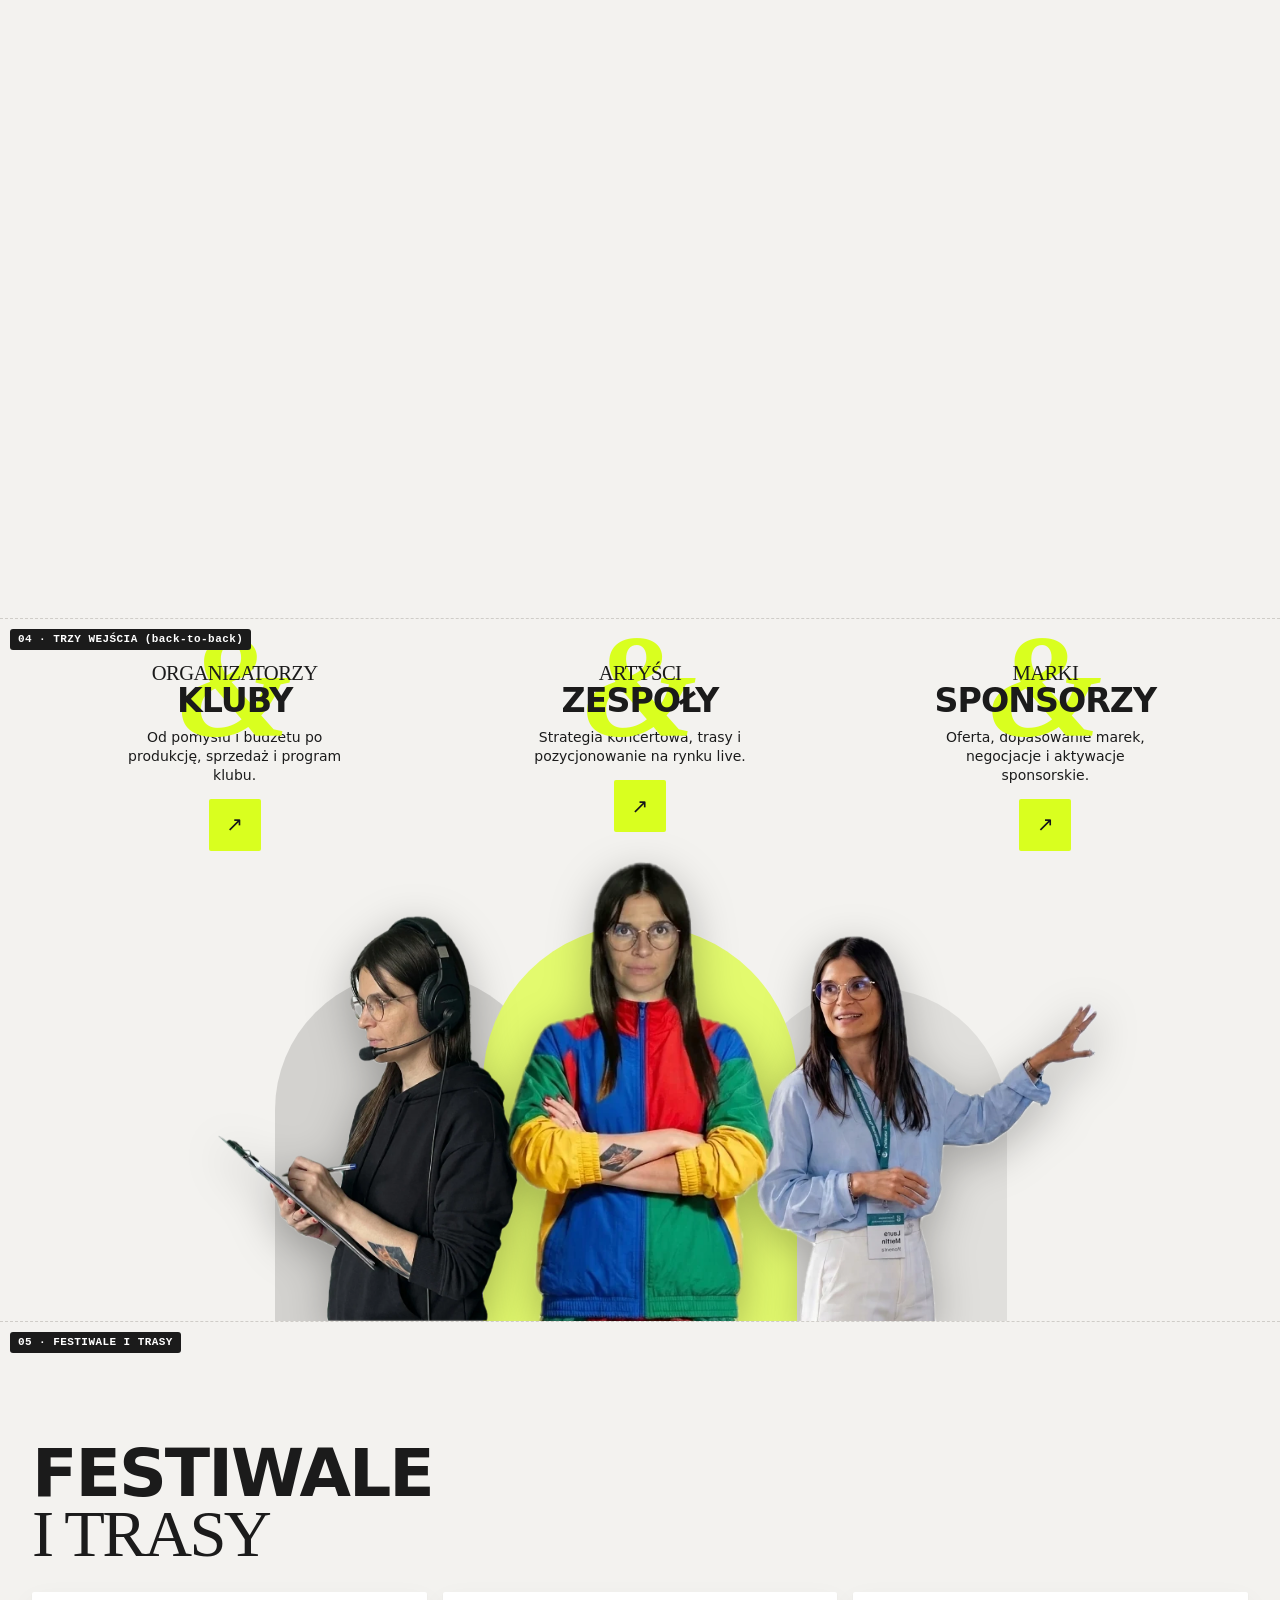
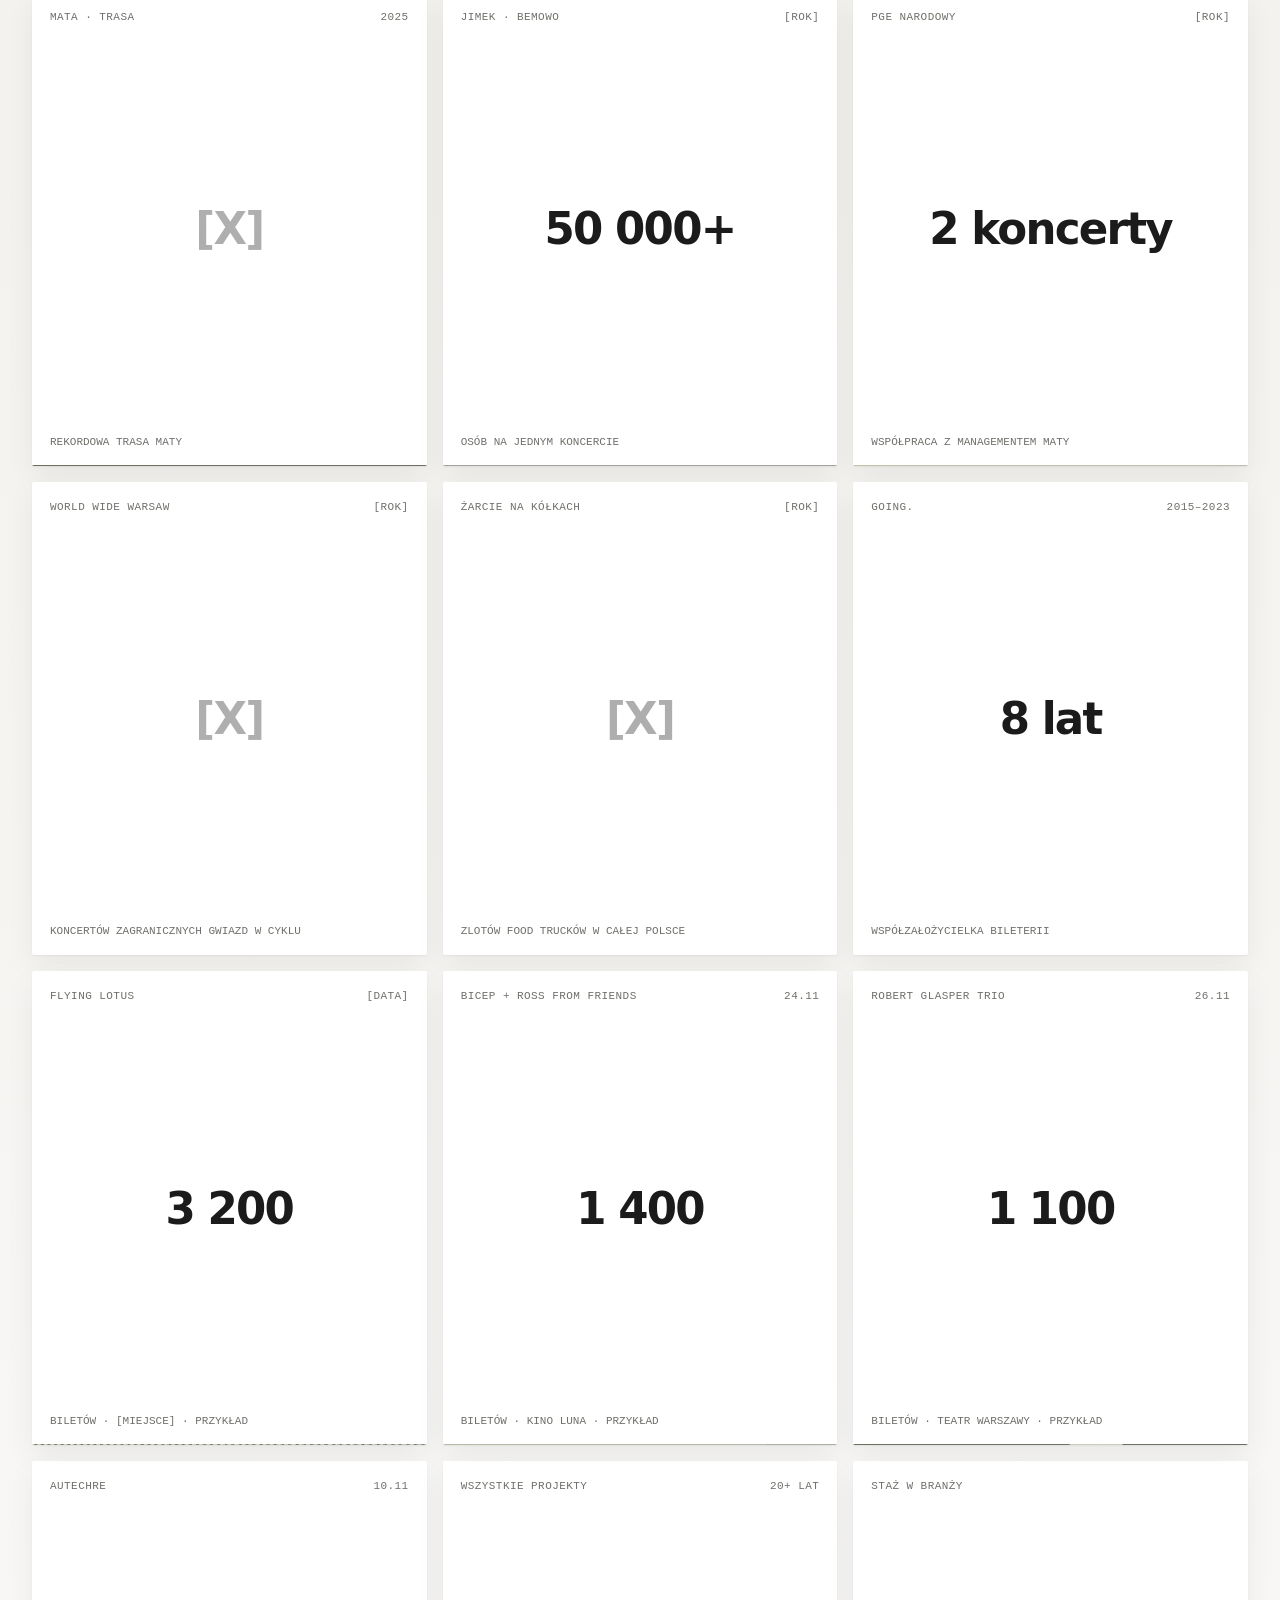
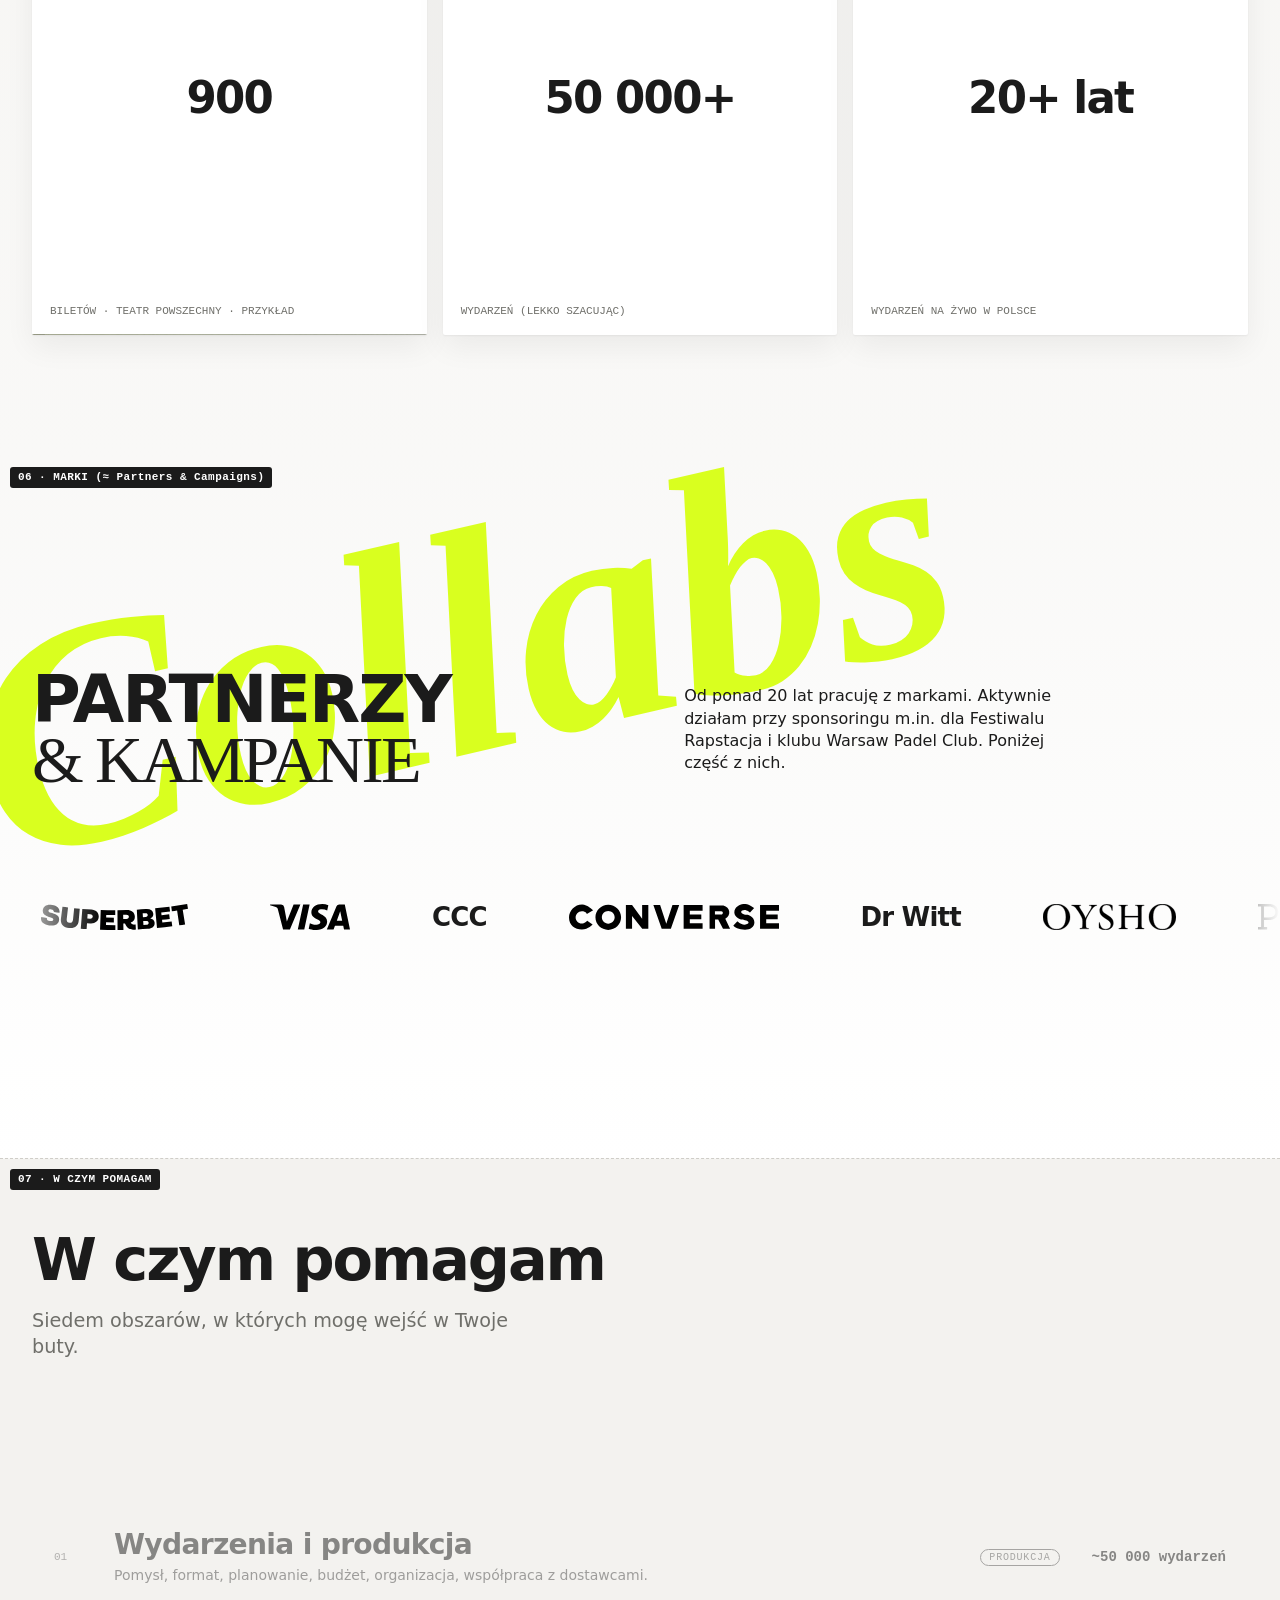
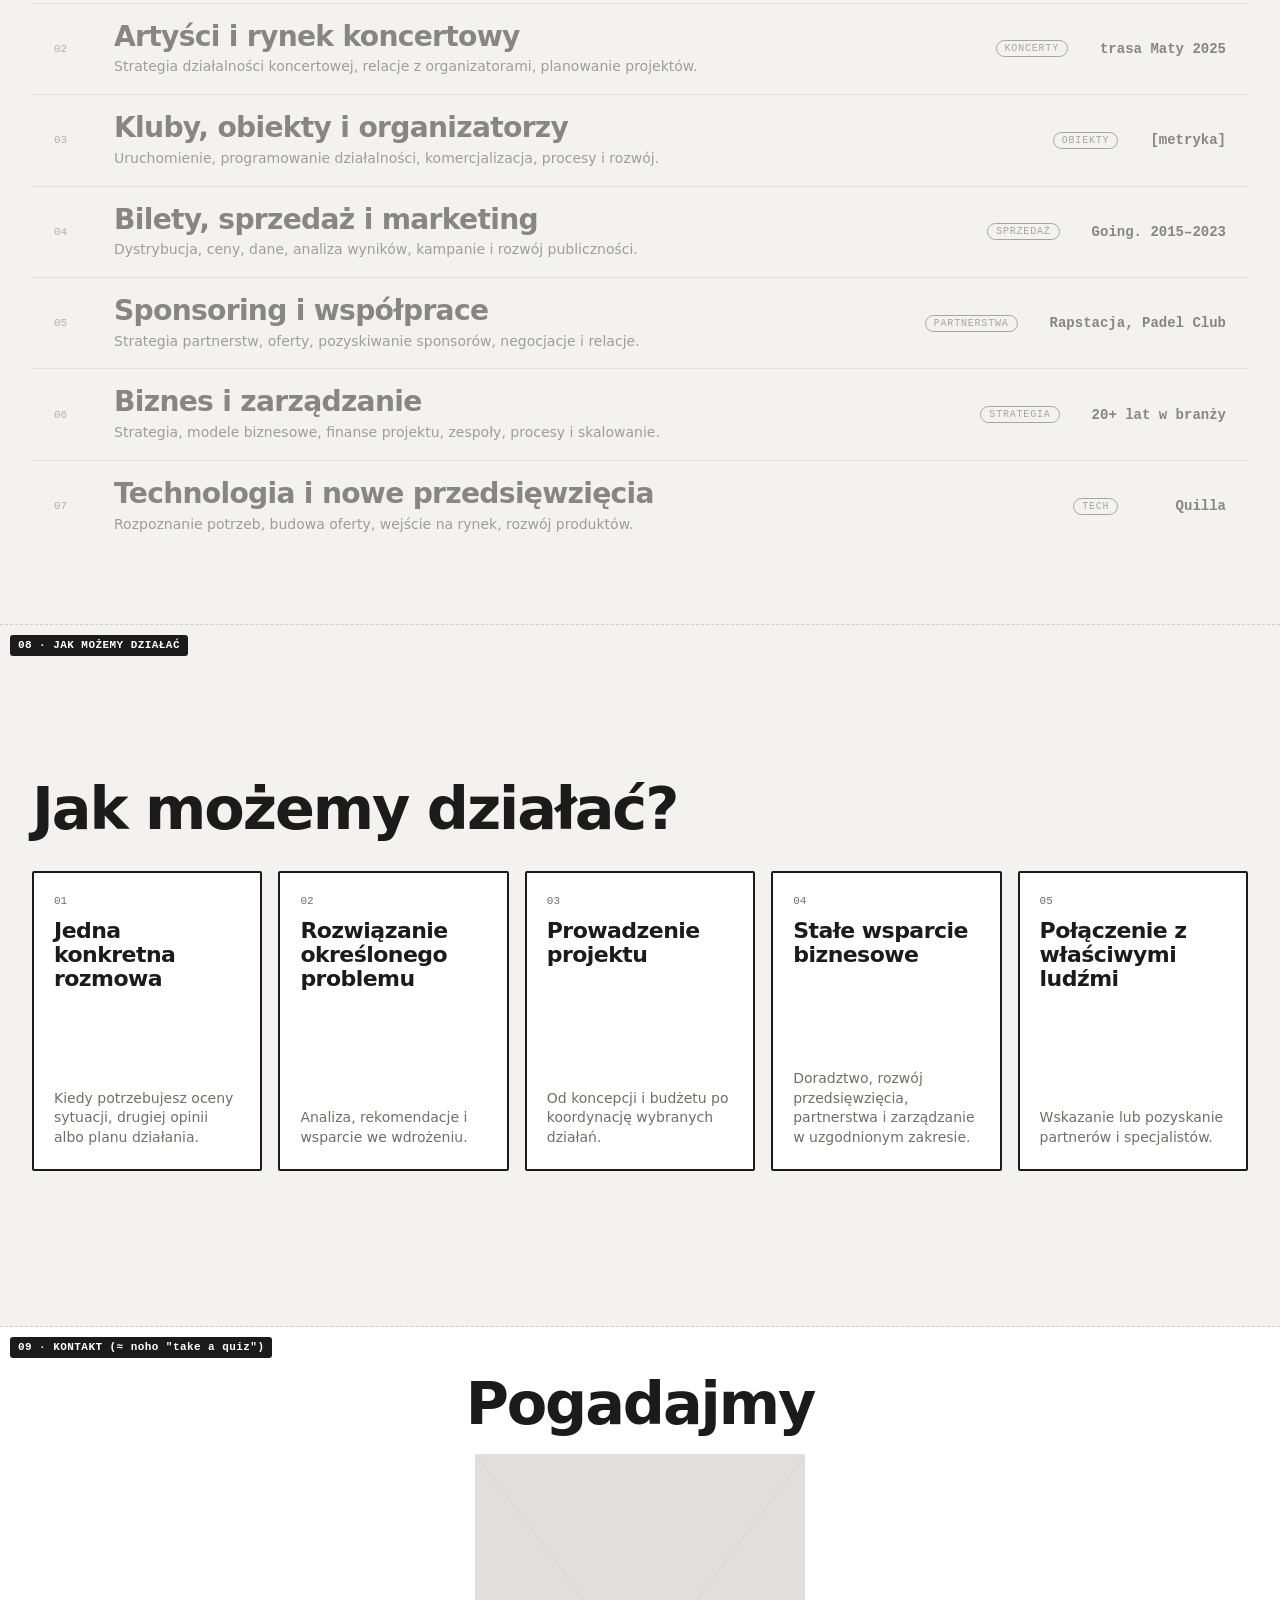
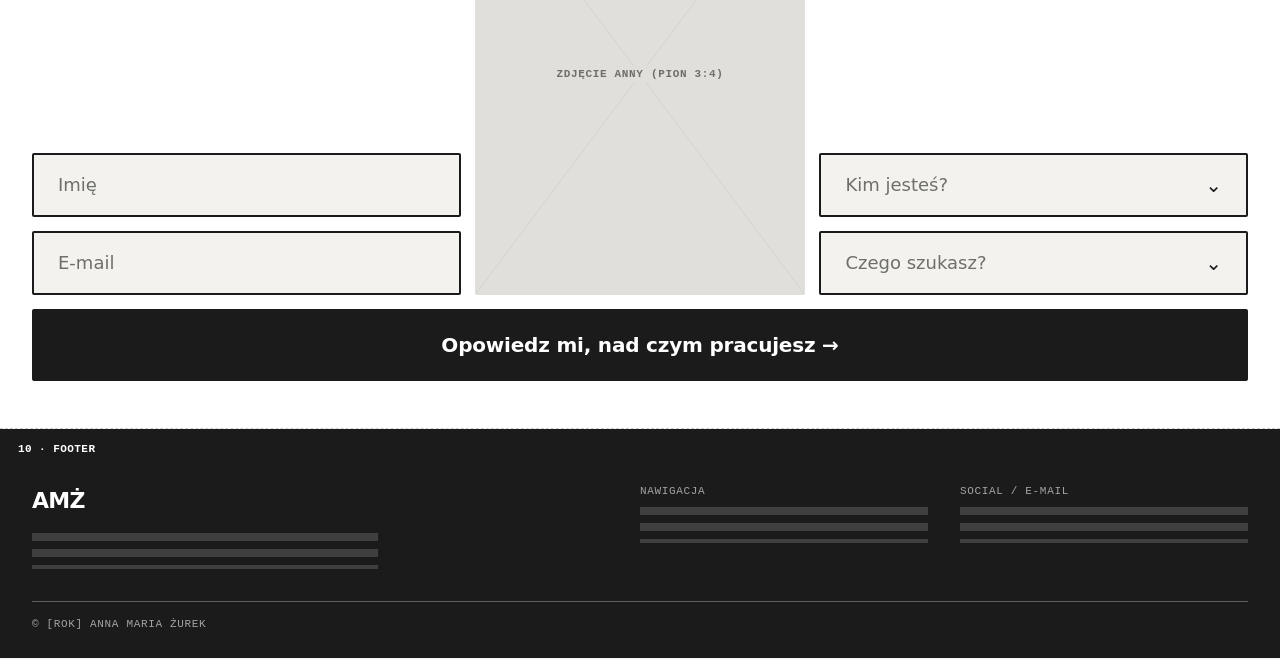
==== commit 197d1c71: "Unify heading styles and tidy skills section Co-Authored-By: Claude Sonnet 5.5 <noreply@anthropic.co" ====
--- a/wireframe/index.html
+++ b/wireframe/index.html
@@ -10,7 +10,7 @@
     --bg:#f3f2ef; --paper:#ffffff; --ink:#1b1b1b; --mute:#6f6f6a; --line:#cfcdc8;
     --accent:#1b1b1b; --on-accent:#ffffff; --accent-bg:var(--accent);
     --inv-bg:#1b1b1b; --inv-fg:#ffffff;
-    --radius:2px; --border-w:2px; --container:1280px; --gutter:32px; --space:72px; --h-scale:1;
+    --radius:2px; --border-w:2px; --container:1280px; --gutter:32px; --space:72px; --h-scale:1; --fs-hero:clamp(40px,5vw,76px); --fs-claim:clamp(34px,6vw,96px); --fs-h2:clamp(36px,5.2vw,84px); --fs-h2b:clamp(34px,4.6vw,68px); --fs-h3:22px;
     --stripe-h:0px;--pop:#d9ff1f;--amp-o:1;--tile-h:1.2;--tile-cols:3;--duo-lo:#1b1b1b;--duo-hi:linear-gradient(150deg,color-mix(in srgb,var(--pop) 38%,#fff) 0%,#f3f2ef 62%,#e4e2dc 100%);--fade-end:color-mix(in srgb,var(--paper) 88%,var(--bg));--fade-end2:color-mix(in srgb,var(--paper) 50%,var(--bg));
     --font-body:ui-sans-serif,system-ui,-apple-system,"Helvetica Neue",sans-serif;
     --font-display:ui-sans-serif,system-ui,-apple-system,"Helvetica Neue",sans-serif;
@@ -124,7 +124,7 @@
   .hero{scroll-snap-align:none;padding:0;border-bottom:0;flex:1;display:flex;align-items:center}
   .hero .in{width:100%}
   .hero .in{display:grid;grid-template-columns:1fr 1.5fr;gap:calc(var(--gutter)*1.5);align-items:center;padding-top:56px;padding-bottom:56px}
-  .hero h1{font-size:calc(clamp(40px,5vw,76px) * var(--h-scale));line-height:1}
+  .hero h1{font-size:calc(var(--fs-hero) * var(--h-scale));line-height:1}
   .hero-sub{margin-top:16px;font:600 calc(clamp(20px,2vw,30px) * var(--h-scale))/1.15 var(--font-display);letter-spacing:-.02em;color:color-mix(in srgb,var(--ink) 72%,transparent)}
   .hero .r{position:relative;display:grid;grid-template-columns:repeat(4,1fr);grid-template-rows:repeat(3,1fr);gap:12px;aspect-ratio:16/15;width:min(100%,calc(var(--avail) * 16 / 15));justify-self:end}
   .hero .r .ph{cursor:zoom-in;outline-offset:3px}
@@ -140,11 +140,14 @@
 
   /* ============ CLAIM ============ */
   .claim{text-align:center;background:linear-gradient(180deg,var(--fade-end) 0%,var(--paper) 100%);border-top:0}
-  .claim h2{font-size:calc(clamp(34px,6vw,96px) * var(--h-scale));line-height:.98;max-width:16ch;margin:0 auto}
+  .claim h2{font-size:calc(var(--fs-claim) * var(--h-scale));line-height:.98;max-width:16ch;margin:0 auto}
   [data-theme=pride] .claim h2{background:var(--accent-bg);-webkit-background-clip:text;background-clip:text;color:transparent}
   [data-theme=party] .claim h2{text-shadow:4px 4px 0 var(--accent)}
   .claim-sub{margin-top:28px;font:600 clamp(17px,1.6vw,24px)/1.2 var(--font-display);letter-spacing:-.015em;color:color-mix(in srgb,var(--ink) 68%,transparent)}
-  .h2s{font-size:calc(clamp(28px,4vw,56px) * var(--h-scale));max-width:14ch;line-height:1}
+  /* H2: jeden styl nagłówka sekcji (bold + serif w drugiej części) */
+  .h2s{font-size:calc(var(--fs-h2) * var(--h-scale));line-height:.9;text-transform:uppercase;max-width:none;margin:0}
+  .h2p{font-size:calc(var(--fs-h2b) * var(--h-scale));line-height:1;letter-spacing:-.035em;max-width:none;margin:0}
+  .h2s span{display:block;font-family:Georgia,"Times New Roman",serif;font-weight:400;letter-spacing:-.04em}
 
   /* ============ HORIZONTAL TRACK ============ */
   .hz{padding:0;scroll-snap-align:start}
@@ -207,9 +210,10 @@
   /* ============ SKILLS / BRANDS / SOCIAL ============ */
   /* ============ SKILLS: lista z triggerem (fala) ============ */
   .skills-sec{justify-content:flex-start}
-  .sk-head{display:grid;grid-template-columns:1.1fr 1fr;gap:32px;align-items:end;margin-bottom:28px}
-  .sk-head p{max-width:34ch;color:var(--mute)}
-  .sk-list{list-style:none;padding:0;border-top:1px solid var(--line)}
+  .sk-head{display:block;margin-bottom:0}
+  .sk-head p{margin:18px 0 0;max-width:42ch;font-size:clamp(16px,1.5vw,20px);line-height:1.35;color:var(--mute)}
+  .sk-list{list-style:none;padding:0;margin:0}
+  .sk-r:last-child{border-bottom-color:transparent}
   .sk-r{display:grid;grid-template-columns:44px 1fr auto auto auto;align-items:center;gap:16px;padding:18px 22px;border-bottom:1px solid var(--line);opacity:.5;position:relative;isolation:isolate;transition:color .25s,opacity .25s}
   .sk-r::before{content:"";position:absolute;z-index:-1;left:0;right:0;top:0;bottom:0;border-radius:var(--radius);background:var(--accent-bg);opacity:0;transition:opacity .25s,top .3s cubic-bezier(.2,.8,.2,1),bottom .3s cubic-bezier(.2,.8,.2,1)}
   .sk-r .n{font:11px ui-monospace,monospace;color:inherit;opacity:.6}
@@ -231,14 +235,12 @@
   .how-c{display:flex;flex-direction:column;gap:12px;min-height:min(300px,40svh);padding:22px 20px;background:var(--paper);border:var(--border-w) solid var(--ink);border-radius:var(--radius);transition:transform .3s cubic-bezier(.2,.8,.2,1)}
   .how-c:hover{transform:translateY(-6px)}
   .how-c .n{font:11px ui-monospace,monospace;color:var(--mute)}
-  .how-c h3{font-size:calc(22px * var(--h-scale));line-height:1.08;letter-spacing:-.025em}
+  .how-c h3{font-size:calc(var(--fs-h3) * var(--h-scale));line-height:1.08;letter-spacing:-.025em}
   .how-c p{margin-top:auto;font-size:14px;line-height:1.4;color:var(--mute)}
   /* ============ BRANDS (≈ Partners & Campaigns) ============ */
   .brands-sec{overflow:hidden;background:linear-gradient(180deg,var(--fade-end2) 0%,var(--paper) 100%)}
   .b-art{position:absolute;left:-3%;top:4%;z-index:0;pointer-events:none;font:italic 700 clamp(170px,25vw,400px)/1 "Snell Roundhand","Segoe Script","Brush Script MT",cursive;color:var(--pop);transform:rotate(-13deg);white-space:nowrap;user-select:none}
   .b-top{position:relative;z-index:1;display:grid;grid-template-columns:1.1fr 1fr;gap:32px;align-items:center}
-  .b-h{font-size:calc(clamp(36px,5.2vw,84px) * var(--h-scale));line-height:.9;text-transform:uppercase;max-width:none}
-  .b-h span{display:block;font-family:Georgia,"Times New Roman",serif;font-weight:400;letter-spacing:-.04em}
   .b-top p{max-width:38ch;font-size:16px;line-height:1.4}
   .b-marq{position:relative;z-index:1;margin-top:clamp(40px,11vh,120px);overflow:hidden;-webkit-mask-image:linear-gradient(90deg,transparent,#000 8%,#000 92%,transparent);mask-image:linear-gradient(90deg,transparent,#000 8%,#000 92%,transparent)}
   .b-track{display:flex;width:max-content}
@@ -460,7 +462,7 @@
   <span class="tag">05 · FESTIWALE I TRASY</span>
   <div class="note">Układ 3 kolumny × 4 rzędy (liczbę kolumn zmienisz suwakiem „Kolumny kafelków” w panelu Design system, np. 4 = układ 4×3). Kafelki są lekko pionowe: wysokość = 1,2 × szerokość (pod klipy kwadratowe i z telefonu). Proporcję zmienisz suwakiem „Wysokość kafelka” w panelu Design system (np. 1,27 = pierwiastek ze złotej, 1,33 = 3:4). Kafelek: u góry nazwa i data, na środku duża wartość (zasięg), na dole przypis. Hover lub fokus → zdjęcie z wydarzenia (docelowo wideo 3–5 s; zdjęcia z Wikimedia Commons, autorzy w assets/events/CREDITS.md; wszystkie dostają wspólny filtr duotonowy z kolorów aktualnego motywu (--duo-lo / --duo-hi); JIMEK, Going. i kafelki zbiorcze czekają na zdjęcia). Liczby z dokumentu (JIMEK 50 000+, ~50 000 wydarzeń, 20+ lat, Going. 8 lat = 2015–2023). Wyszarzone [X] i [rok] to dane do uzupełnienia. Kafelki z dopiskiem „przykład” (Flying Lotus, Bicep, Glasper, Autechre) mają wartości wygenerowane na próbę; artyści i dni z plakatów World Wide Warsaw.</div>
   <div class="in">
-    <h2 class="h2s" data-copy="festivals" style="max-width:none">Festiwale i trasy</h2>
+    <h2 class="h2s"><b data-copy="festivals">Festiwale</b><span data-copy="festivals2">i trasy</span></h2>
     <div class="tiles">
       <div class="tile" tabindex="0"><div class="face"><div class="t-top"><span>Mata · trasa</span><span>2025</span></div><span class="t-val todo" title="Brak liczby w materiale: do uzupełnienia">[X]</span><span class="cap">rekordowa trasa Maty</span></div><div class="vid has-img"><img src="assets/events/mata.jpg" alt="Mata na scenie" loading="lazy" style="object-position:50% 30%"><span class="credit">Foto: Franek Vetulani · CC BY-SA 4.0</span></div></div>
       <div class="tile" tabindex="0"><div class="face"><div class="t-top"><span>JIMEK · Bemowo</span><span>[rok]</span></div><span class="t-val">50 000+</span><span class="cap">osób na jednym koncercie</span></div><div class="vid">zdjęcie: do dodania<br>(docelowo wideo 3–5 s)</div></div>
@@ -484,7 +486,7 @@
   <div class="note">Klon Lando: nagłówek + opis, duża grafika w tle (tu placeholder, zastąpi ją własna), pod spodem logo w pętli. Logo w jednolitej czerni (w ciemnych motywach białe), skalowane do podobnej powierzchni. Wszystkie logo mają 26 px wysokości. CCC, CEDC, Dr Witt i Oshee to tymczasowe napisy, do podmiany na oficjalne pliki. Hover zatrzymuje ruch. Wymaga zgody na użycie logotypów.</div>
   <div class="b-art" aria-hidden="true">Collabs</div>
   <div class="in b-top">
-    <h2 class="b-h"><b data-copy="brands1" style="font-weight:700">Partnerzy</b><span data-copy="brands2">&amp; kampanie</span></h2>
+    <h2 class="h2s"><b data-copy="brands1">Partnerzy</b><span data-copy="brands2">&amp; kampanie</span></h2>
     <p data-copy="brandsTxt">Od ponad 20 lat pracuję z markami. Aktywnie działam przy sponsoringu m.in. dla Festiwalu Rapstacja i klubu Warsaw Padel Club. Poniżej część z nich.</p>
   </div>
   <div class="b-marq" aria-label="Marki, z którymi współpracowała">
@@ -500,7 +502,7 @@
   <span class="tag">07 · W CZYM POMAGAM</span>
   <div class="note">Wróciła wcześniejsza wersja listy z falą: numer, nazwa + podpis, tag obszaru, miniatura w aktywnym wierszu i metryka po prawej. Teksty to 7 kompetencji z dokumentu; metryki z dokumentu tam, gdzie są ([metryka] = brak danych). Na środku ekranu jest „trigger” (linię widać przy Adnotacjach).</div>
   <div class="in sk-head">
-    <h2 class="h2s" data-copy="skills" style="max-width:none">W czym pomagam</h2>
+    <h2 class="h2p" data-copy="skills">W czym pomagam</h2>
     <p data-copy="skillsSub">Siedem obszarów, w których mogę wejść w Twoje buty.</p>
   </div>
   <div class="in">
@@ -522,7 +524,7 @@
   <span class="tag">BAZA WIEDZY (ukryta)</span>
   <div class="note">Tylko zapowiedź, bez rozbudowanego działu (tak zaleca dokument). Karuzela jak na Apple z tematami artykułów oznaczonymi „Wkrótce”. Gdy pojawią się materiały, karta może dostać adres, zdjęcie i datę.</div>
   <div class="in p-head">
-    <h2 class="h2s" data-copy="press" style="max-width:none">Baza wiedzy</h2>
+    <h2 class="h2p" data-copy="press">Baza wiedzy</h2>
     <p data-copy="pressSub">Praktyczne artykuły i materiały z branży wydarzeń. Wkrótce.</p>
   </div>
   <div class="p-rail" id="p-rail" tabindex="0" aria-label="Tematy bazy wiedzy"></div>
@@ -536,7 +538,7 @@
   <span class="tag">08 · JAK MOŻEMY DZIAŁAĆ</span>
   <div class="note">5 form współpracy z dokumentu, od jednej rozmowy po stałe wsparcie.</div>
   <div class="in">
-    <h2 class="h2s" data-copy="howTitle" style="max-width:none">Jak możemy działać?</h2>
+    <h2 class="h2p" data-copy="howTitle">Jak możemy działać?</h2>
     <div class="how-grid">
       <div class="how-c"><span class="n">01</span><h3>Jedna konkretna rozmowa</h3><p>Kiedy potrzebujesz oceny sytuacji, drugiej opinii albo planu działania.</p></div>
       <div class="how-c"><span class="n">02</span><h3>Rozwiązanie określonego problemu</h3><p>Analiza, rekomendacje i wsparcie we wdrożeniu.</p></div>
@@ -552,7 +554,7 @@
   <span class="tag">09 · KONTAKT (≈ noho "take a quiz")</span>
   <div class="note">Siatka: zdjęcie Anny w środku, po lewej Imię i E-mail, po prawej „Kim jesteś?” (lista z „Dla kogo?”) i „Czego szukasz?” (8 sytuacji z „Z czym do mnie przyjść?”), pod spodem przycisk na całą szerokość. Mobile: zdjęcie u góry (nie jest zasłaniane), pola w dwóch kolumnach pod nim.</div>
   <div class="in">
-    <h2 class="h2s" style="margin:0 auto" data-copy="contact">Pogadajmy</h2>
+    <h2 class="h2p" style="text-align:center" data-copy="contact">Pogadajmy</h2>
     <form class="q-grid" onsubmit="return false">
       <div class="q-f q-name"><span>Imię</span></div>
       <div class="q-f q-mail"><span>E-mail</span></div>
@@ -617,7 +619,7 @@
     ['hero','Hero – nagłówek'],['heroSub','Hero – podtytuł'],['claim','Claim'],['claimSub','Claim – podpis'],
     ['stripTxt1','Taśma – tekst 1'],['stripTxt2','Taśma – tekst 2'],
     ['w1s','Wejście 1 – linia serif'],['w1h','Wejście 1 – tytuł'],['w1d','Wejście 1 – opis'],['w2s','Wejście 2 – linia serif'],['w2h','Wejście 2 – tytuł'],['w2d','Wejście 2 – opis'],['w3s','Wejście 3 – linia serif'],['w3h','Wejście 3 – tytuł'],['w3d','Wejście 3 – opis'],
-    ['festivals','Festiwale – tytuł'],['skills','W czym pomagam – tytuł'],['skillsSub','W czym pomagam – podtytuł'],['brands1','Marki – tytuł (linia 1)'],['brands2','Marki – tytuł (linia 2)'],['brandsTxt','Marki – opis'],['howTitle','Jak działamy – tytuł'],
+    ['festivals','Festiwale – tytuł (linia 1)'],['festivals2','Festiwale – tytuł (linia 2)'],['skills','W czym pomagam – tytuł'],['skillsSub','W czym pomagam – podtytuł'],['brands1','Marki – tytuł (linia 1)'],['brands2','Marki – tytuł (linia 2)'],['brandsTxt','Marki – opis'],['howTitle','Jak działamy – tytuł'],
     ['press','Baza wiedzy – tytuł'],['pressSub','Baza wiedzy – podtytuł'],['contact','Kontakt – tytuł'],['contactBtn','Kontakt – przycisk'],['navName','Nawigacja – nazwa'],['dockCta','Nawigacja – przycisk']
   ];
 
@@ -762,7 +764,7 @@
       list.style.paddingTop='0px';list.style.paddingBottom='0px';
       var top=HDR(),half=(window.innerHeight-top)/2,sr=sec.getBoundingClientRect(),f=rows[0].getBoundingClientRect(),l=rows[rows.length-1].getBoundingClientRect();
       var fc=f.top-sr.top+f.height/2,lc=sr.bottom-(l.top+l.height/2);
-      list.style.paddingTop=Math.max(0,half-fc)+'px';list.style.paddingBottom=Math.max(0,half-lc)+'px';
+      list.style.paddingTop=Math.max(0,half-fc)+'px';list.style.paddingBottom='0px';
       upd();
     }
     function req(){if(!tick){tick=true;requestAnimationFrame(upd)}}
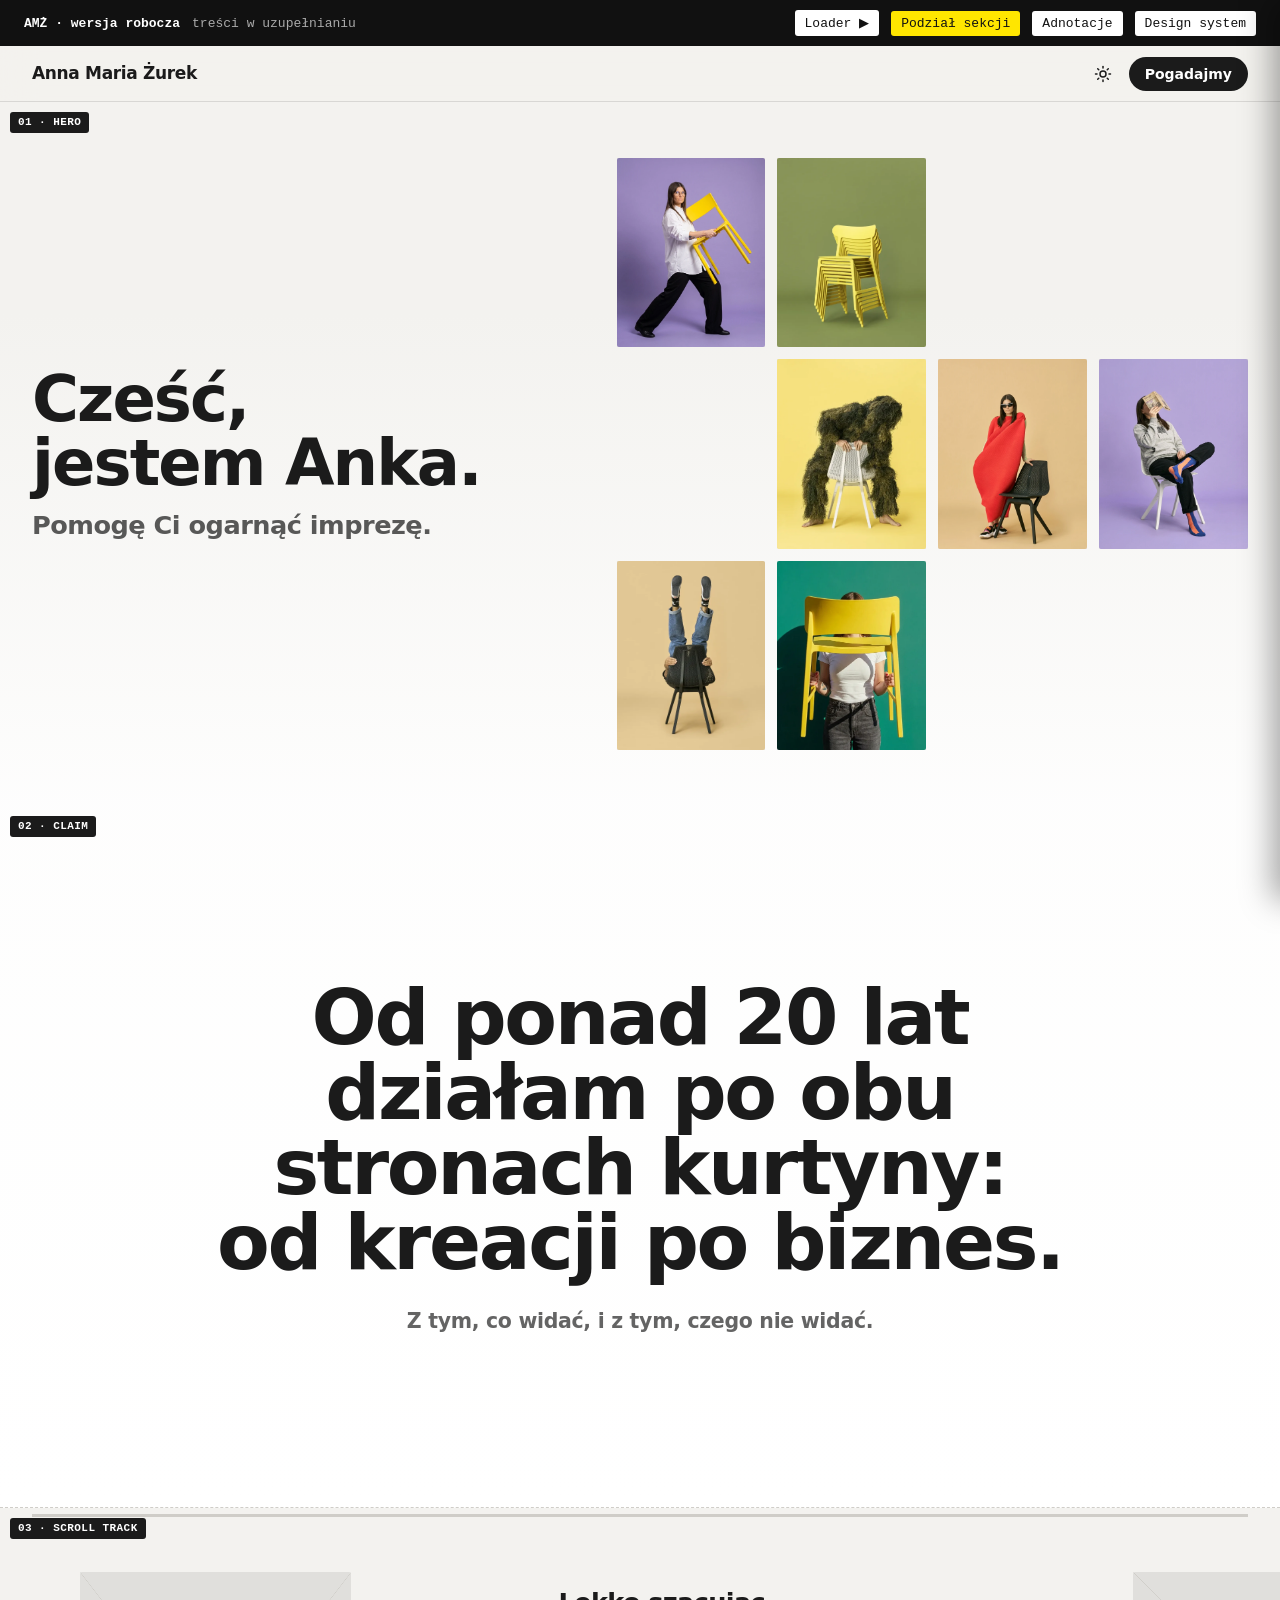
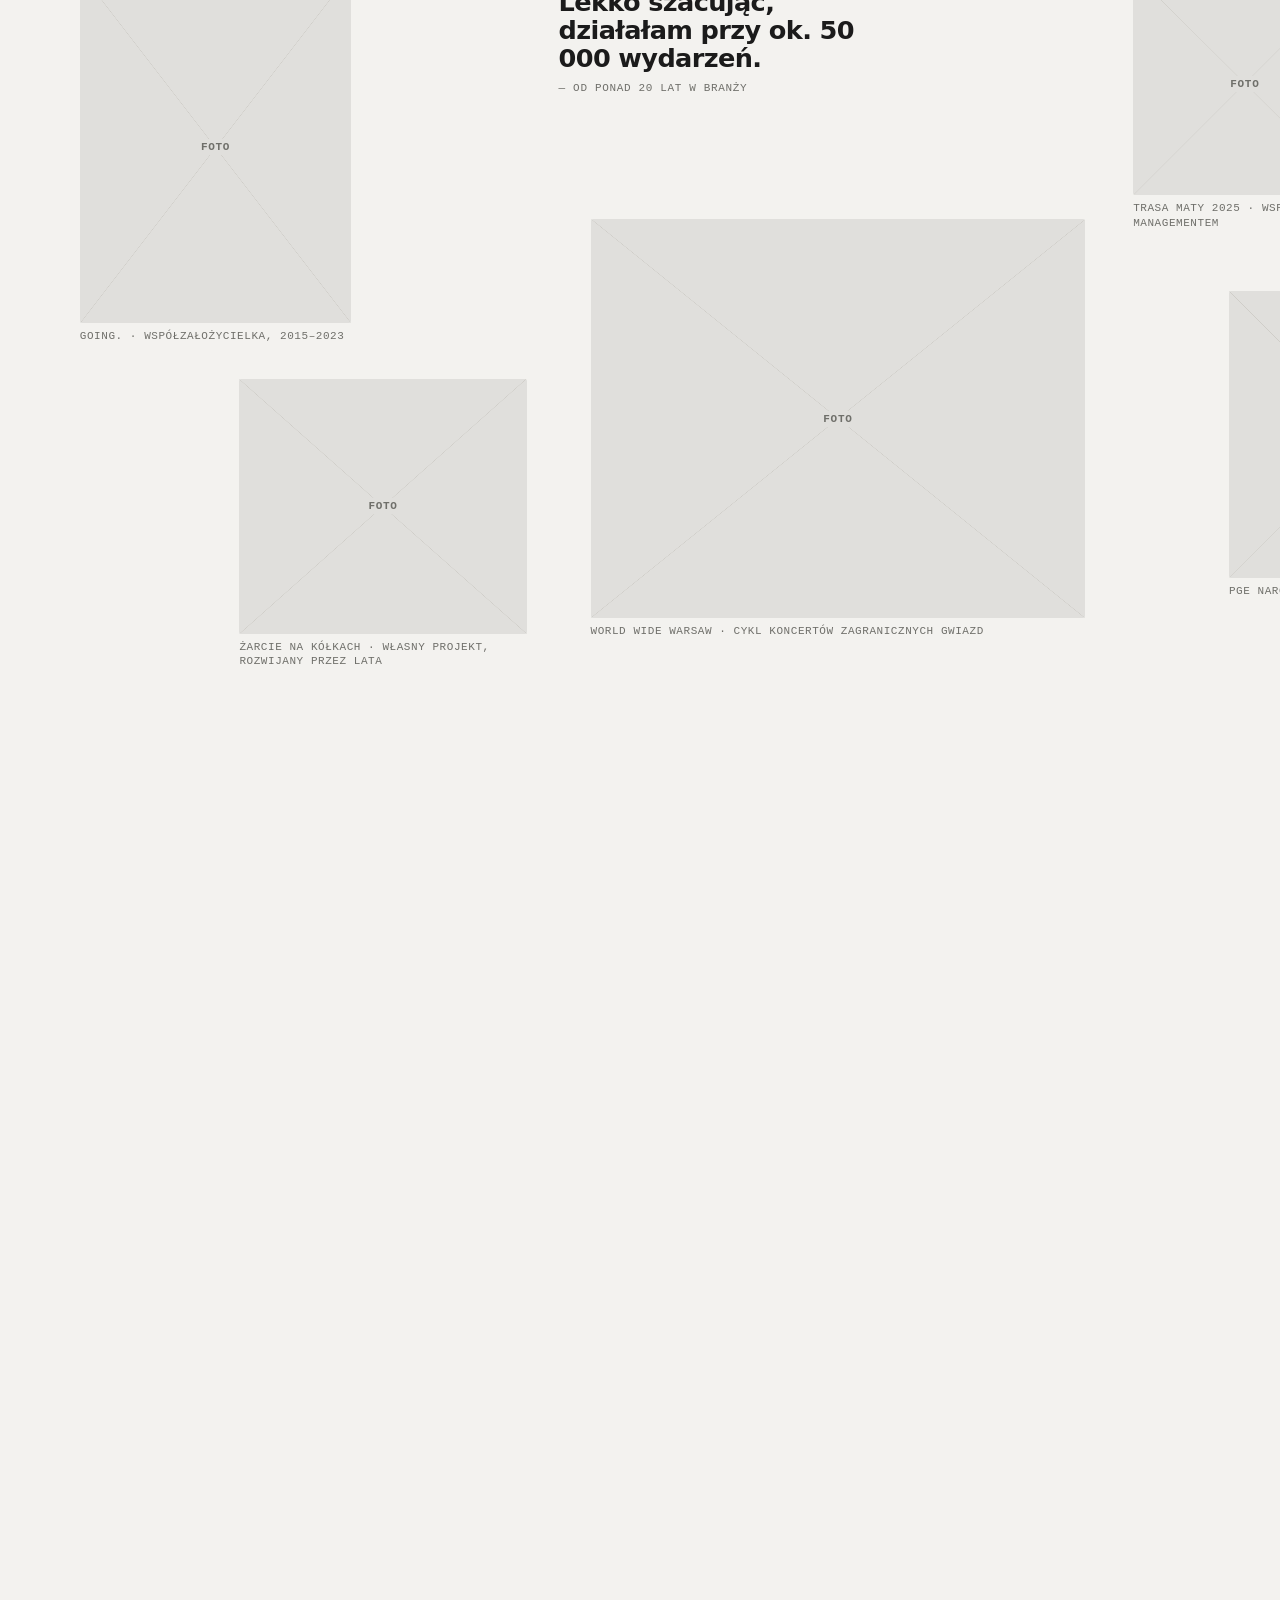
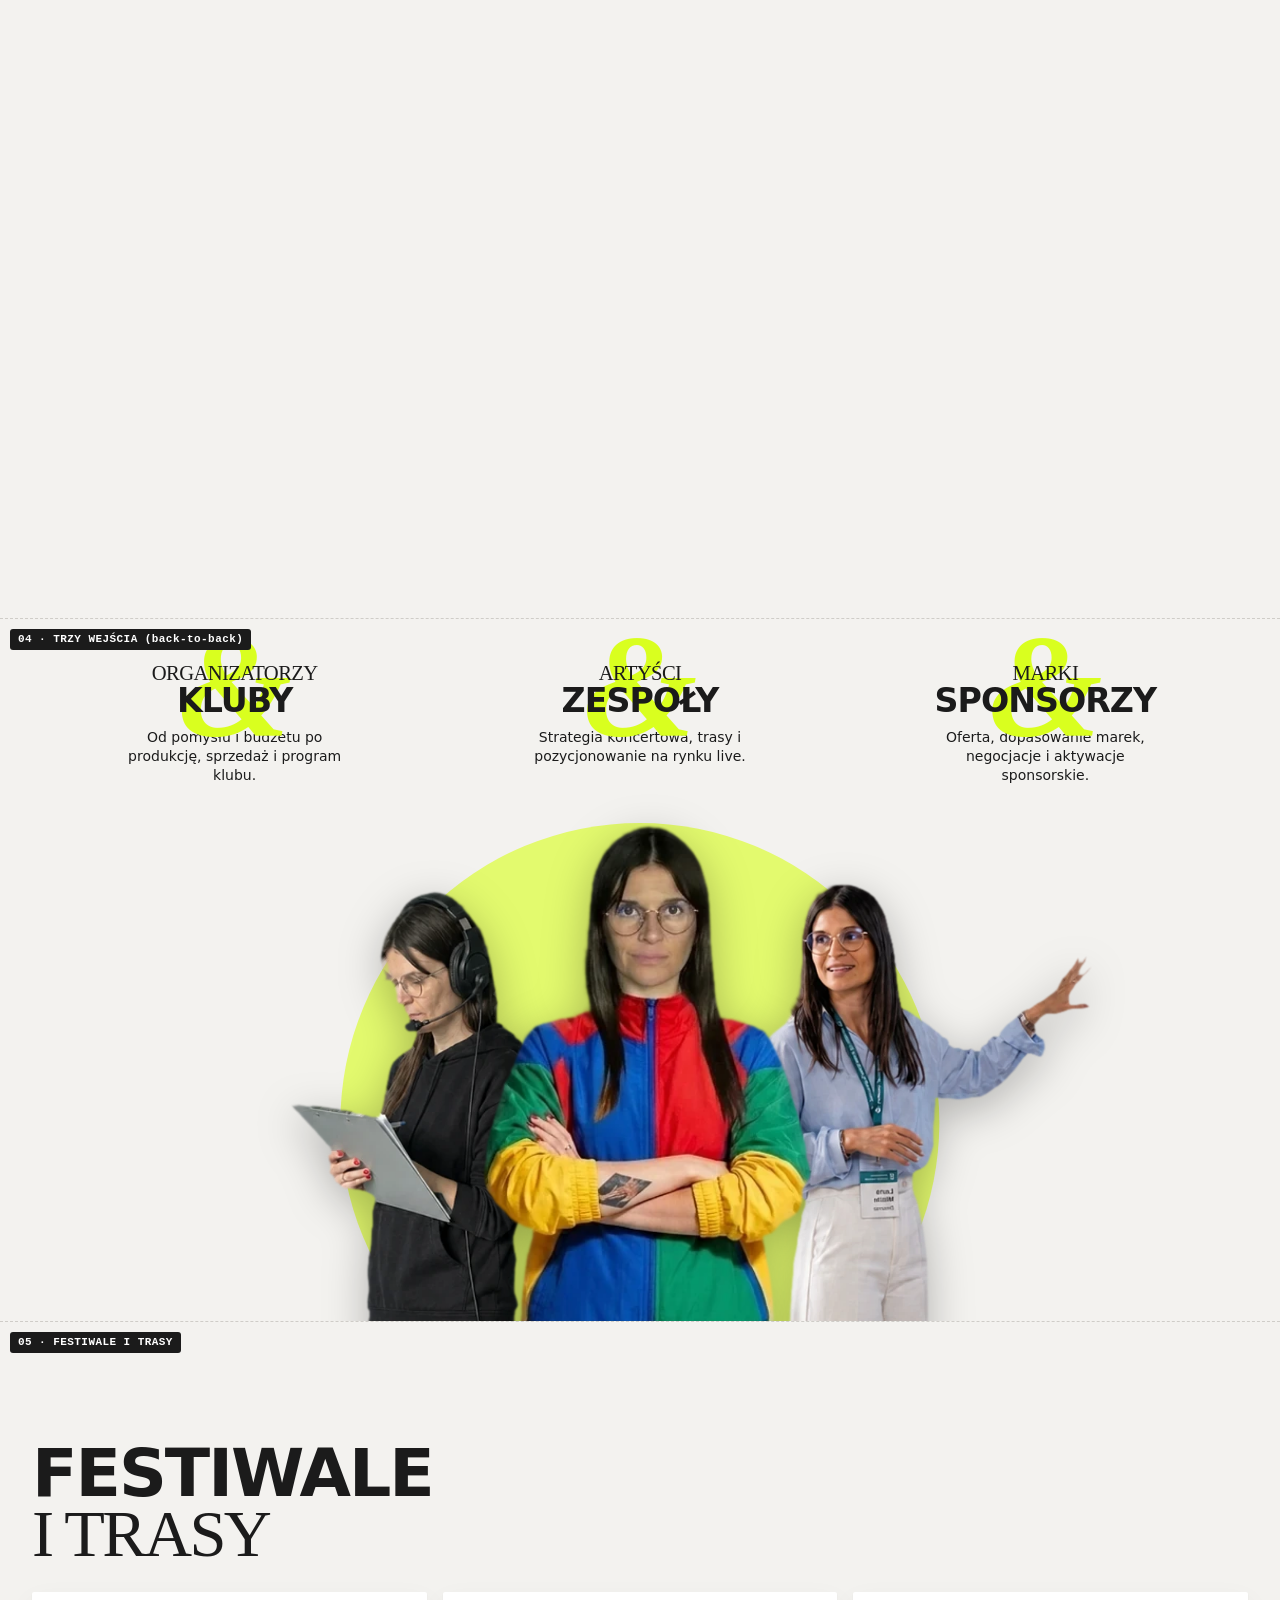
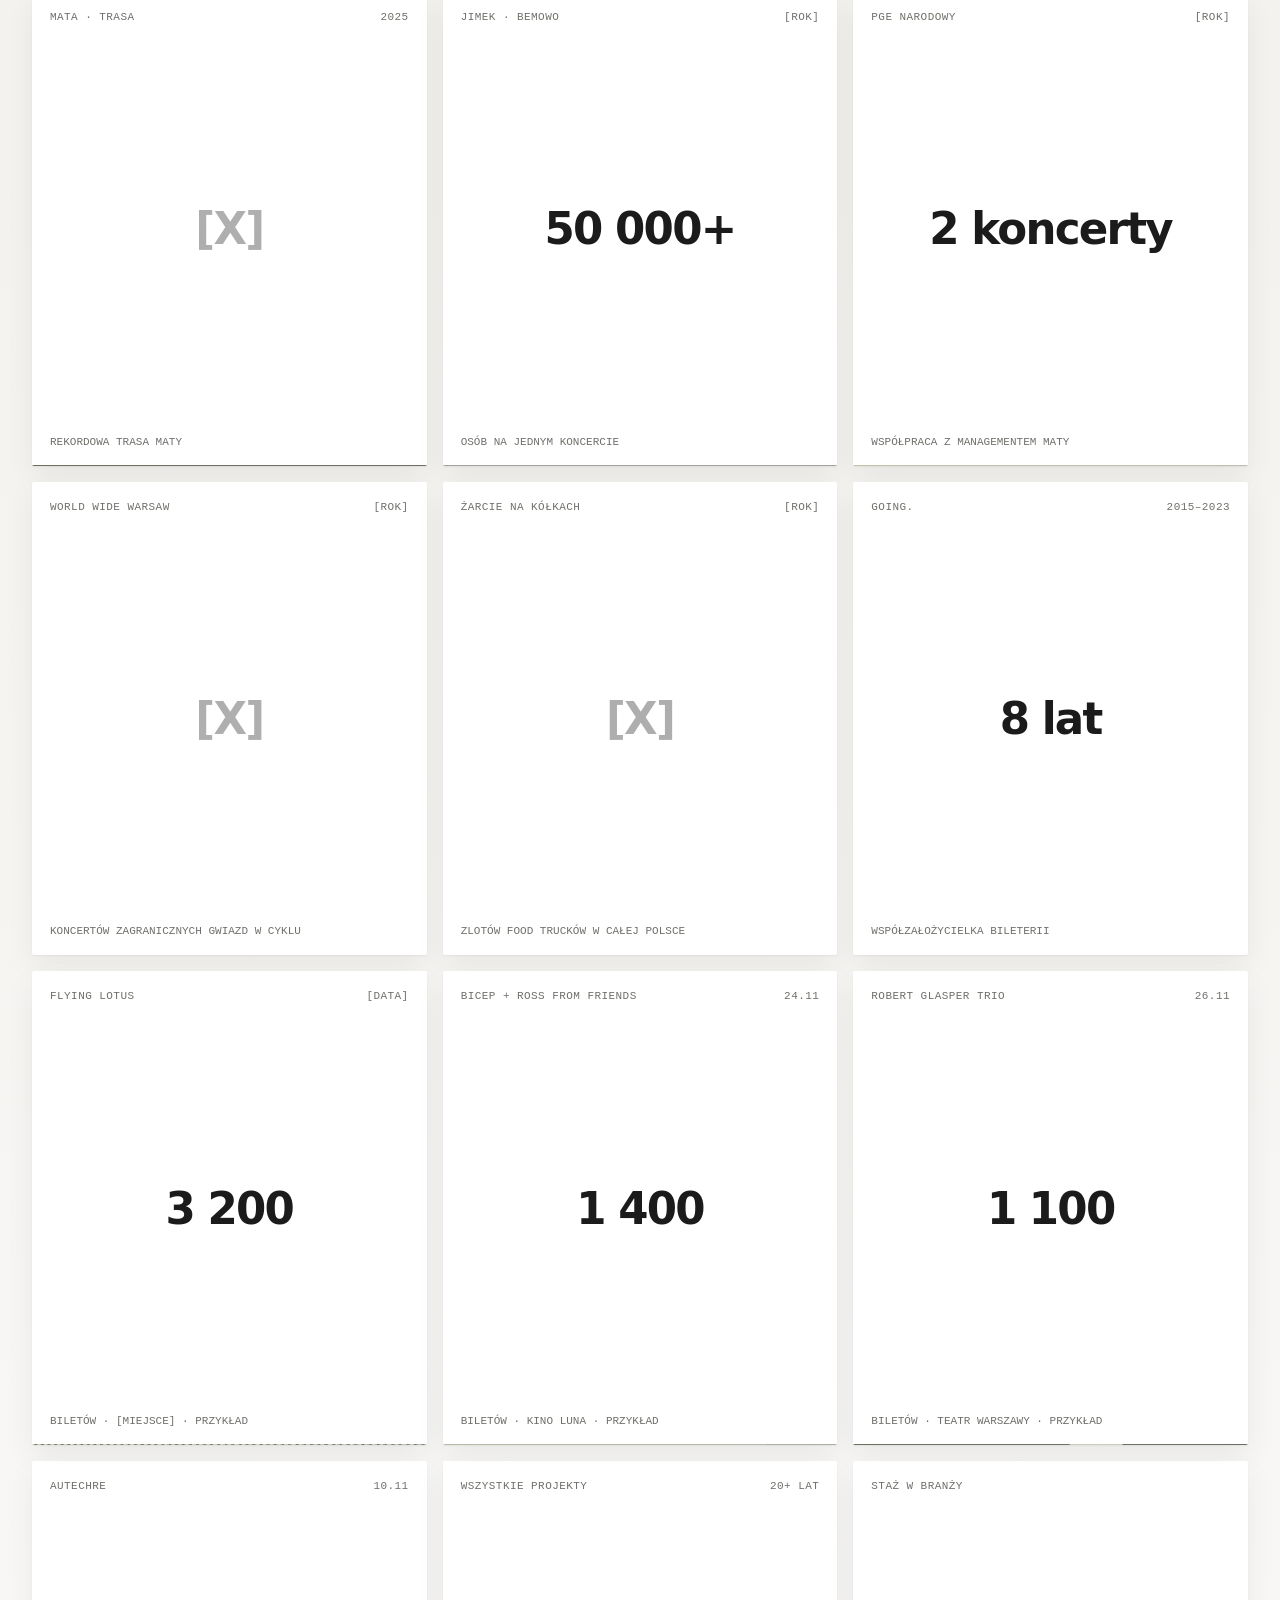
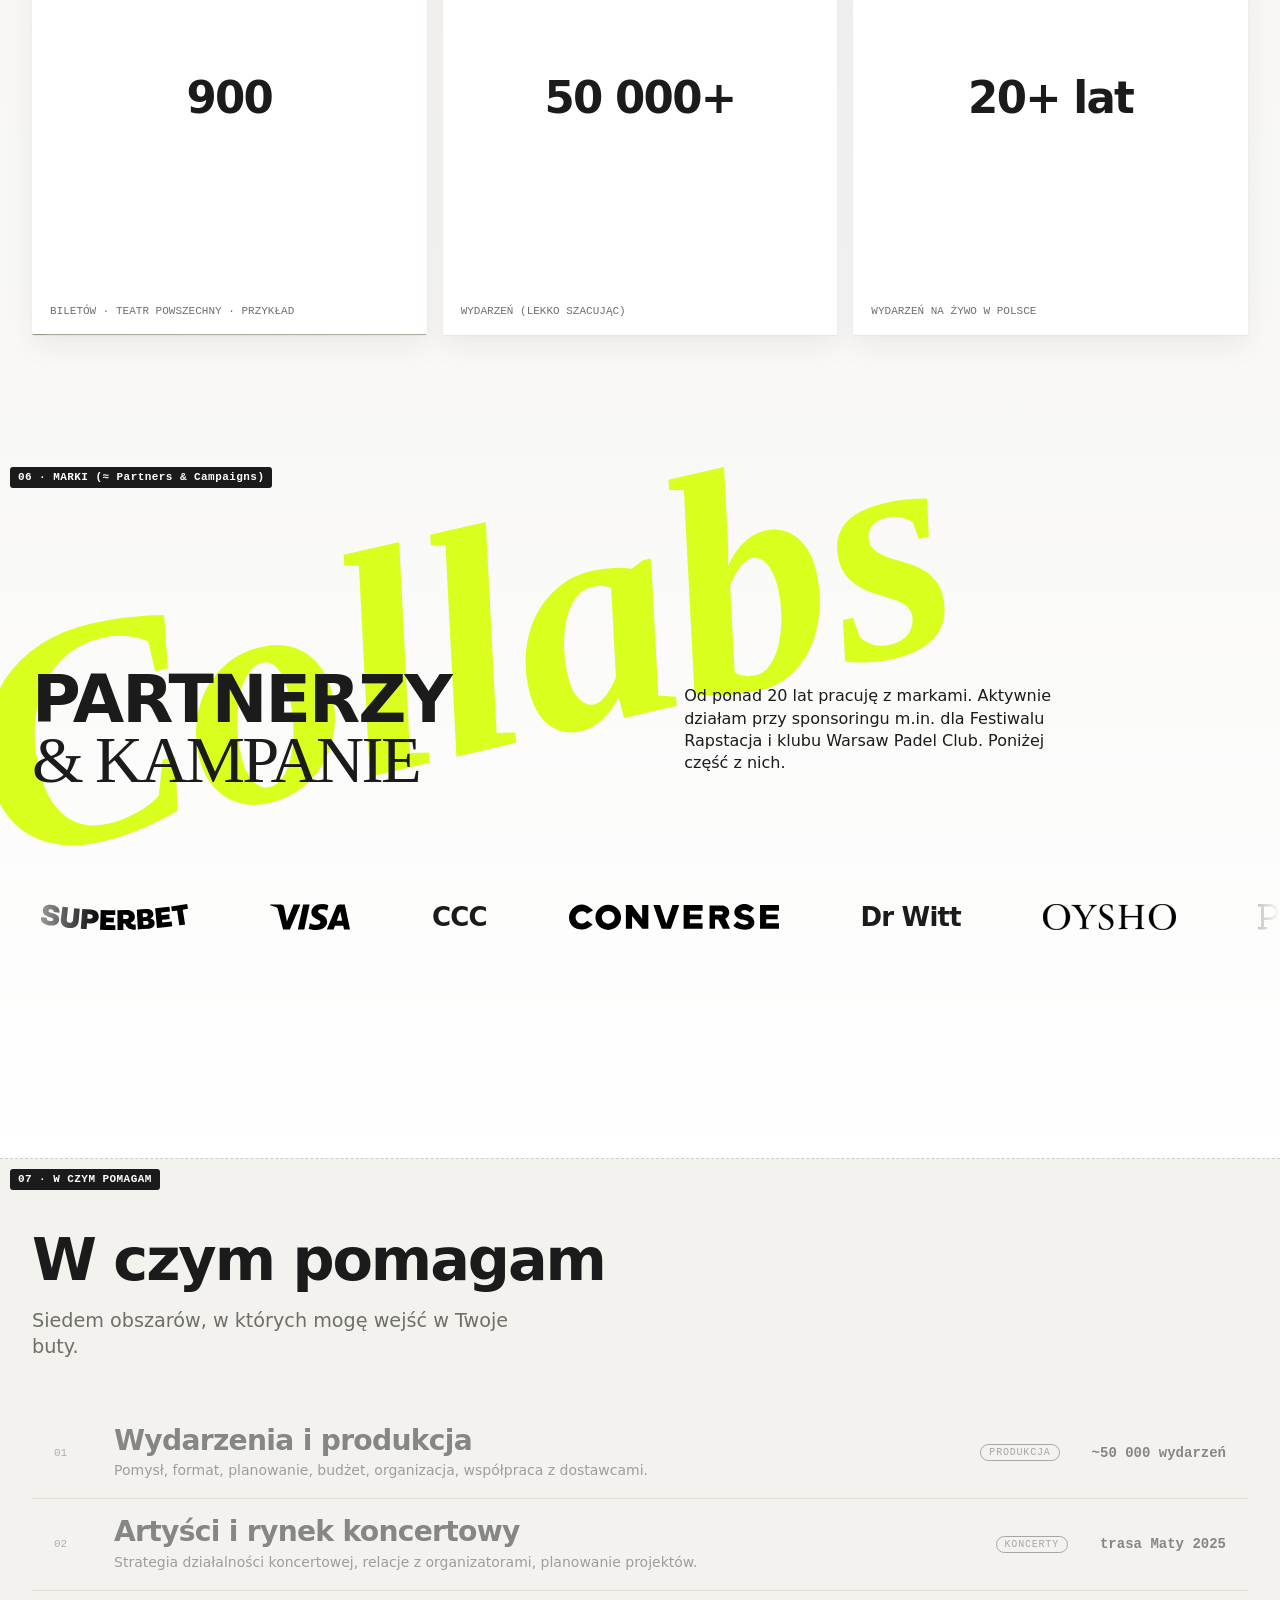
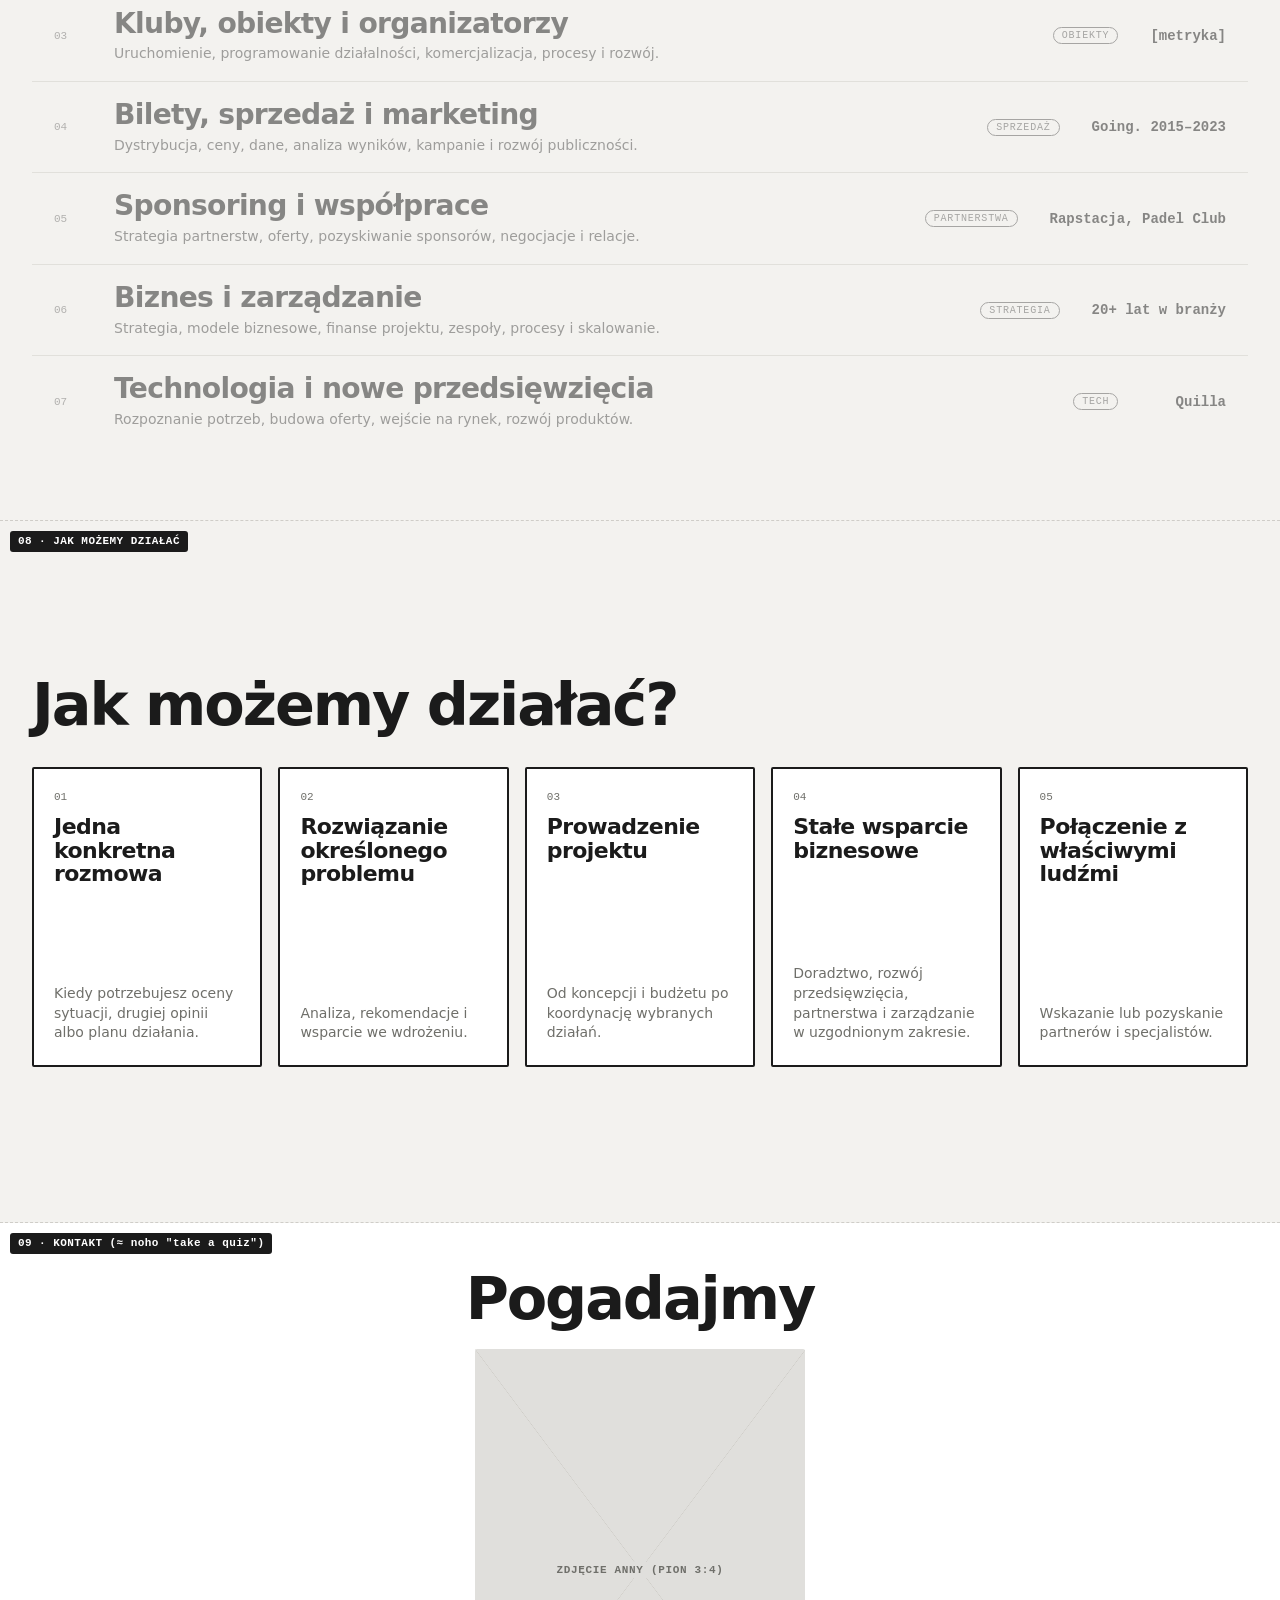
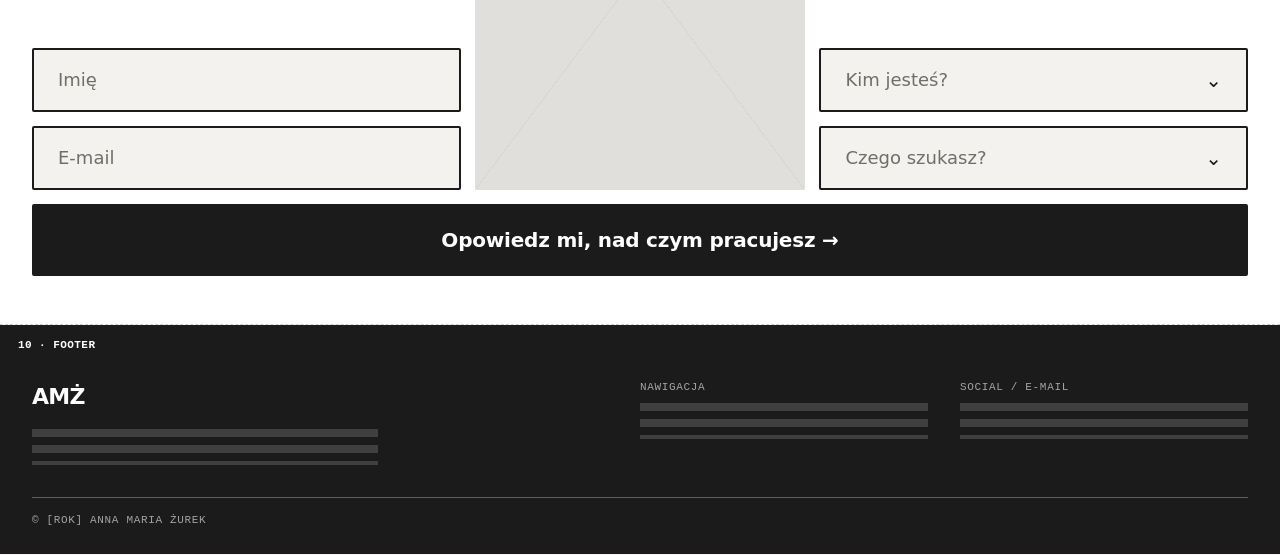
==== commit b6103c3b: "Rework hero grid, three-entries layout and cutouts; disable loader on load Co-Authored-By: Claude So" ====
--- a/wireframe/index.html
+++ b/wireframe/index.html
@@ -165,21 +165,21 @@
 
   /* ============ THREE WORLDS (back-to-back) ============ */
   .worlds-sec{justify-content:flex-start;padding:calc(var(--space) * .5) 0 0;overflow:hidden}
-  .w-stage{--wh:calc(var(--sec-h) - var(--space) * .5);--wt:205px;height:var(--wh);display:grid;grid-template-columns:repeat(3,1fr);position:relative}
-  .w-col{position:relative;display:flex;flex-direction:column;align-items:center;text-align:center;min-width:0}
+  .w-stage{--wh:calc(var(--sec-h) - var(--space) * .5);--wt:205px;--A:calc(var(--wh) - var(--wt));height:var(--wh);display:grid;grid-template-columns:repeat(3,1fr);position:relative;isolation:isolate}
+  /* jedno zielonkawe koło za grupą, niezależne od zdjęć */
+  .w-stage::before{content:"";position:absolute;z-index:0;left:50%;bottom:calc(var(--A) * -.22);width:calc(var(--A) * 1.3);aspect-ratio:1;translate:-50% 0;border-radius:50%;background:color-mix(in srgb,var(--pop) 62%,var(--bg));pointer-events:none}
+  .w-col{display:flex;flex-direction:column;align-items:center;text-align:center;min-width:0}
   .w-txt{height:var(--wt);display:flex;flex-direction:column;align-items:center;padding-top:8px}
   .w-h{position:relative;isolation:isolate;font-size:calc(clamp(24px,2.6vw,40px) * var(--h-scale));line-height:.95;text-transform:uppercase;max-width:none}
   .w-h::before{content:"&";position:absolute;left:50%;top:50%;translate:-50% -52%;z-index:-1;pointer-events:none;font:italic 700 4.4em/1 "Snell Roundhand","Segoe Script","Brush Script MT",cursive;text-transform:none;color:var(--pop);opacity:var(--amp-o,1)}
   .w-h i{display:block;font:400 .62em/1.05 Georgia,"Times New Roman",serif;font-style:normal;letter-spacing:-.03em}
   .w-txt p{max-width:26ch;font-size:14px;line-height:1.35;margin-top:12px}
-  .w-go{width:52px;height:52px;display:grid;place-items:center;background:var(--pop);color:#14141a;border-radius:var(--radius);font-size:20px;margin-top:14px;transition:transform .2s}
-  .w-fig{--h:calc((var(--wh) - var(--wt)) * var(--k,1));--w:calc(var(--h) * var(--ar,.75));position:absolute;bottom:0;height:var(--h);width:var(--w);left:calc(50% - var(--w) * var(--bc,.5) + var(--sx,0px))}
-  .w-fig::before{content:"";position:absolute;z-index:var(--az,0);bottom:0;top:calc(var(--h) * .14);left:calc(var(--bc,.5) * 100% - var(--h) * .34);width:calc(var(--h) * .68);border-radius:999px 999px 0 0;background:var(--arch,var(--ph))}
+  .w-fig{--h:calc((var(--wh) - var(--wt)) * var(--k,1));--w:calc(var(--h) * var(--ar,.75));position:absolute;bottom:calc(var(--h) * var(--dy,0) * -1);height:var(--h);width:var(--w);left:calc(50% - var(--w) * var(--bc,.5) + var(--sx,0px));transform-origin:50% 100%;transition:transform .45s cubic-bezier(.2,.8,.2,1)}
   .w-fig img{position:absolute;z-index:var(--iz,2);left:0;bottom:0;width:100%;height:100%;object-fit:contain;object-position:50% 100%;display:block;filter:drop-shadow(0 12px 22px rgba(0,0,0,.28))}
-  .w-col:nth-child(1) .w-fig{--k:.88;--ar:.747;--bc:.646;--sx:calc(var(--h) * .44);--arch:var(--ph2)}
-  .w-col:nth-child(2) .w-fig{--k:1;--ar:.745;--bc:.522;--az:1;--iz:3;--arch:color-mix(in srgb,var(--pop) 62%,var(--bg))}
-  .w-col:nth-child(3) .w-fig{--k:.84;--ar:.887;--bc:.348;--sx:calc(var(--h) * -.44);--arch:var(--ph)}
-  .w-col:hover .w-go{transform:translate(3px,-3px)}
+  /* plan od pasa w górę: figury wsunięte pod dolną krawędź (--dy = ułamek wysokości), środkowa z przodu, boczne tylko nieco mniejsze i z tyłu; --sx liczone od środka sceny */
+  .w-col:nth-child(1) .w-fig{--k:2.15;--dy:.516;--ar:.747;--bc:.5;--sx:calc(var(--A) * -.43)}
+  .w-col:nth-child(2) .w-fig{--k:2.75;--dy:.558;--ar:.747;--bc:.5;--iz:3}
+  .w-col:nth-child(3) .w-fig{--k:1.9;--dy:.45;--ar:.747;--bc:.5;--sx:calc(var(--A) * .46)}
 
   /* ============ TILES ============ */
   .tiles{display:grid;grid-template-columns:repeat(var(--tile-cols),1fr);gap:16px;margin-top:28px}
@@ -212,7 +212,7 @@
   .skills-sec{justify-content:flex-start}
   .sk-head{display:block;margin-bottom:0}
   .sk-head p{margin:18px 0 0;max-width:42ch;font-size:clamp(16px,1.5vw,20px);line-height:1.35;color:var(--mute)}
-  .sk-list{list-style:none;padding:0;margin:0}
+  .sk-list{list-style:none;padding:0;margin:clamp(24px,4vw,48px) 0 0}
   .sk-r:last-child{border-bottom-color:transparent}
   .sk-r{display:grid;grid-template-columns:44px 1fr auto auto auto;align-items:center;gap:16px;padding:18px 22px;border-bottom:1px solid var(--line);opacity:.5;position:relative;isolation:isolate;transition:color .25s,opacity .25s}
   .sk-r::before{content:"";position:absolute;z-index:-1;left:0;right:0;top:0;bottom:0;border-radius:var(--radius);background:var(--accent-bg);opacity:0;transition:opacity .25s,top .3s cubic-bezier(.2,.8,.2,1),bottom .3s cubic-bezier(.2,.8,.2,1)}
@@ -310,7 +310,8 @@
     .w-stage{height:auto;display:flex;gap:12px;overflow-x:auto;scroll-snap-type:x mandatory;margin:0 calc(var(--gutter) * -1);padding:0 var(--gutter)}
     .w-col{flex:0 0 78%;scroll-snap-align:center;height:min(78svh,640px)}
     .w-stage{--wh:min(78svh,640px)}
-    .w-col:nth-child(n) .w-fig{--k:1;--sx:0px}
+    .w-col{position:relative}.w-stage::before{display:none}
+    .w-col:nth-child(n) .w-fig{--k:1;--dy:0;--sx:0px}
     .sk-r{grid-template-columns:30px 1fr auto;gap:10px;padding:14px 12px}.sk-r .cat,.sk-th{display:none}
     .tiles{grid-template-columns:repeat(2,1fr)}
     .sk-head{grid-template-columns:1fr;gap:12px}
@@ -331,7 +332,7 @@
 </style>
 </head>
 <body>
-<div id="loader" role="status" aria-live="polite">
+<div id="loader" hidden role="status" aria-live="polite">
   <div class="ld-top"><span>AMŻ</span><button class="ld-skip" id="ld-skip" type="button">Pomiń</button></div>
   <div class="ld-mid"><div class="ld-word"><i>Świat</i><b id="ld-w">Eventy</b></div></div>
   <div class="ld-bottom"><div class="ld-count"><span id="ld-n">0</span><i>%</i></div><div class="ld-bar"><i id="ld-bar"></i></div></div>
@@ -381,8 +382,8 @@
       <p class="hero-sub" data-copy="heroSub">Pomogę Ci ogarnąć imprezę.</p>
     </div>
     <div class="r">
-      <div class="ph" tabindex="0"><img src="assets/hero-1.webp" style="object-position:38% 28%" alt="Anka z żółtym krzesłem na fioletowym tle"><span>foto 1</span></div><div class="ph" tabindex="0"><span>foto 2</span></div><div class="ph" tabindex="0"><span>foto 3</span></div>
-      <div class="ph" tabindex="0"><img src="assets/hero-4.webp" style="object-position:48% 30%" alt="Anka w czerwonej plisowanej sukni przy czarnym krześle"><span>foto 4</span></div><div class="ph" tabindex="0"><span>foto 5</span></div><div class="ph" tabindex="0"><img src="assets/hero-6.webp" style="object-position:40% 38%" alt="Anka na białym krześle, twarz zasłonięta książką"><span>foto 6</span></div><div class="ph" tabindex="0"><span>foto 7</span></div>
+      <div class="ph" tabindex="0"><img src="assets/hero-1.webp" style="object-position:38% 28%" alt="Anka z żółtym krzesłem na fioletowym tle"><span>foto 1</span></div><div class="ph" tabindex="0"><img src="assets/hero-2.webp" style="object-position:52% 55%" alt="Stos żółtych krzeseł na oliwkowym tle"><span>foto 2</span></div><div class="ph" tabindex="0"><img src="assets/hero-3.webp" style="object-position:50% 56%" alt="Postać w trawiastym kostiumie pochylona nad białym krzesłem, żółte tło"><span>foto 3</span></div>
+      <div class="ph" tabindex="0"><img src="assets/hero-4.webp" style="object-position:48% 30%" alt="Anka w czerwonej plisowanej sukni przy czarnym krześle"><span>foto 4</span></div><div class="ph" tabindex="0"><img src="assets/hero-5.webp" style="object-position:40% 38%" alt="Anka na białym krześle, twarz zasłonięta książką"><span>foto 5</span></div><div class="ph" tabindex="0"><img src="assets/hero-legs.webp" style="object-position:50% 50%" alt="Nogi w dżinsach do góry nogami, czarne krzesło na beżowym tle"><span>foto 6</span></div><div class="ph" tabindex="0"><img src="assets/hero-7.webp" style="object-position:50% 42%" alt="Anka zasłonięta żółtym krzesłem na zielonym tle"><span>foto 7</span></div>
       <div class="ph zoom" aria-hidden="true"><img id="zoom-img" alt=""><span id="zoom-label"></span></div>
     </div>
   </div>
@@ -433,25 +434,25 @@
         <div class="w-txt">
           <h3 class="w-h"><i data-copy="w1s">Organizatorzy</i><b data-copy="w1h">Kluby</b></h3>
           <p data-copy="w1d">Od pomysłu i budżetu po produkcję, sprzedaż i program klubu.</p>
-          <span class="w-go" aria-hidden="true">↗</span>
+          
         </div>
-        <div class="w-fig"><img src="assets/anna-event.webp" alt="Anka w słuchawkach i z notatnikiem: organizacja wydarzeń" loading="lazy"></div>
+        <div class="w-fig"><img src="assets/anna-event-2.webp" alt="Anka w słuchawkach i z notatnikiem: organizacja wydarzeń" loading="lazy"></div>
       </div>
       <div class="w-col">
         <div class="w-txt">
           <h3 class="w-h"><i data-copy="w2s">Artyści</i><b data-copy="w2h">Zespoły</b></h3>
           <p data-copy="w2d">Strategia koncertowa, trasy i pozycjonowanie na rynku live.</p>
-          <span class="w-go" aria-hidden="true">↗</span>
+          
         </div>
-        <div class="w-fig"><img src="assets/anna-artist.webp" alt="Anka w kolorowym dresie, ręce założone: praca z artystami" loading="lazy"></div>
+        <div class="w-fig"><img src="assets/anna-artist-2.webp" alt="Anka w kolorowym dresie, ręce założone: praca z artystami" loading="lazy"></div>
       </div>
       <div class="w-col">
         <div class="w-txt">
           <h3 class="w-h"><i data-copy="w3s">Marki</i><b data-copy="w3h">Sponsorzy</b></h3>
           <p data-copy="w3d">Oferta, dopasowanie marek, negocjacje i aktywacje sponsorskie.</p>
-          <span class="w-go" aria-hidden="true">↗</span>
+          
         </div>
-        <div class="w-fig"><img src="assets/anna-business.webp" alt="Anka w błękitnej koszuli, prezentuje: marki i sponsorzy" loading="lazy"></div>
+        <div class="w-fig"><img src="assets/anna-business-2.webp" alt="Anka w błękitnej koszuli, prezentuje: marki i sponsorzy" loading="lazy"></div>
       </div>
     </div>
   </div>
@@ -764,7 +765,7 @@
       list.style.paddingTop='0px';list.style.paddingBottom='0px';
       var top=HDR(),half=(window.innerHeight-top)/2,sr=sec.getBoundingClientRect(),f=rows[0].getBoundingClientRect(),l=rows[rows.length-1].getBoundingClientRect();
       var fc=f.top-sr.top+f.height/2,lc=sr.bottom-(l.top+l.height/2);
-      list.style.paddingTop=Math.max(0,half-fc)+'px';list.style.paddingBottom='0px';
+      list.style.paddingTop='0px';list.style.paddingBottom='0px';
       upd();
     }
     function req(){if(!tick){tick=true;requestAnimationFrame(upd)}}
@@ -865,7 +866,8 @@
     }
     document.getElementById('ld-skip').onclick=exit;
     document.getElementById('btn-loader').onclick=run;
-    run();
+    /* loader nie startuje sam (przycisk „Loader ▶" w górnej belce uruchamia go na żądanie) */
+    ld.hidden=true;html.classList.remove('is-loading');html.classList.add('loaded');
   })();
   applyCopy();setTheme(THEMES.indexOf(state.theme)>-1?state.theme:'light');
 })();
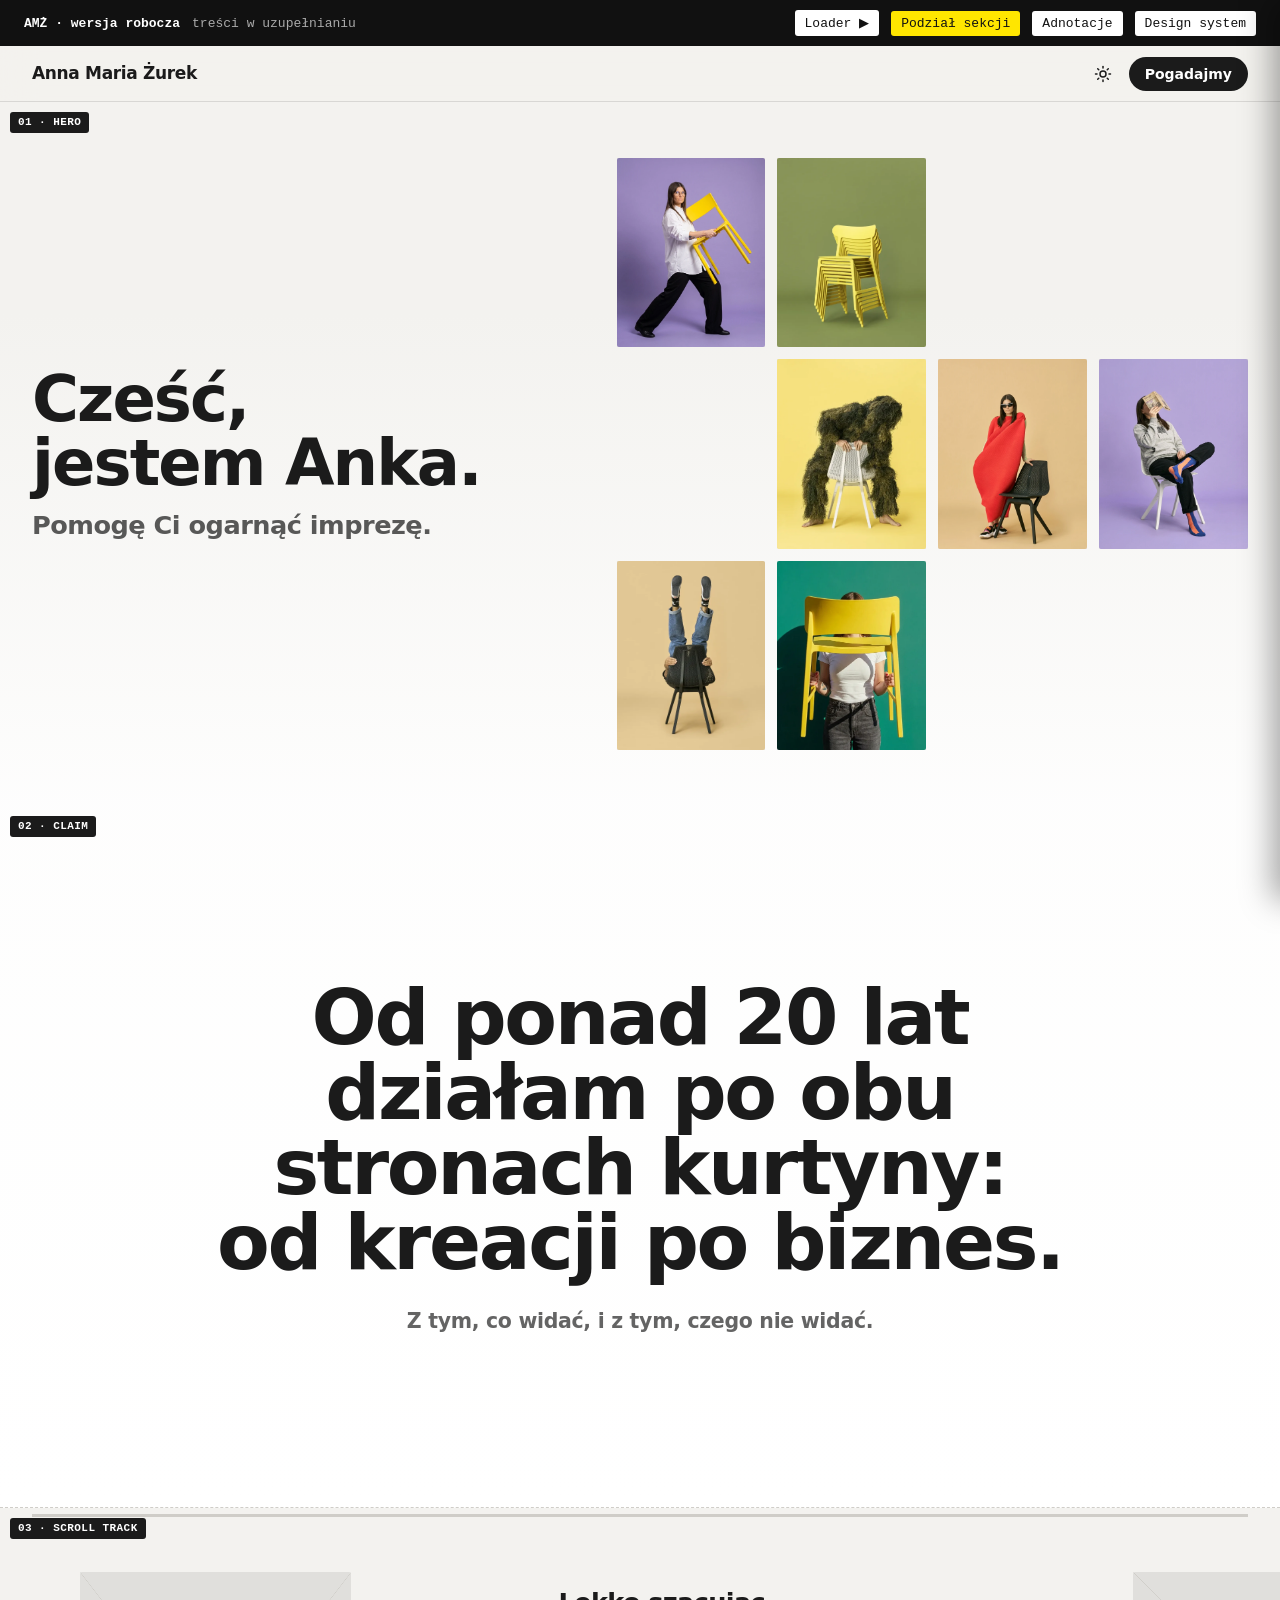
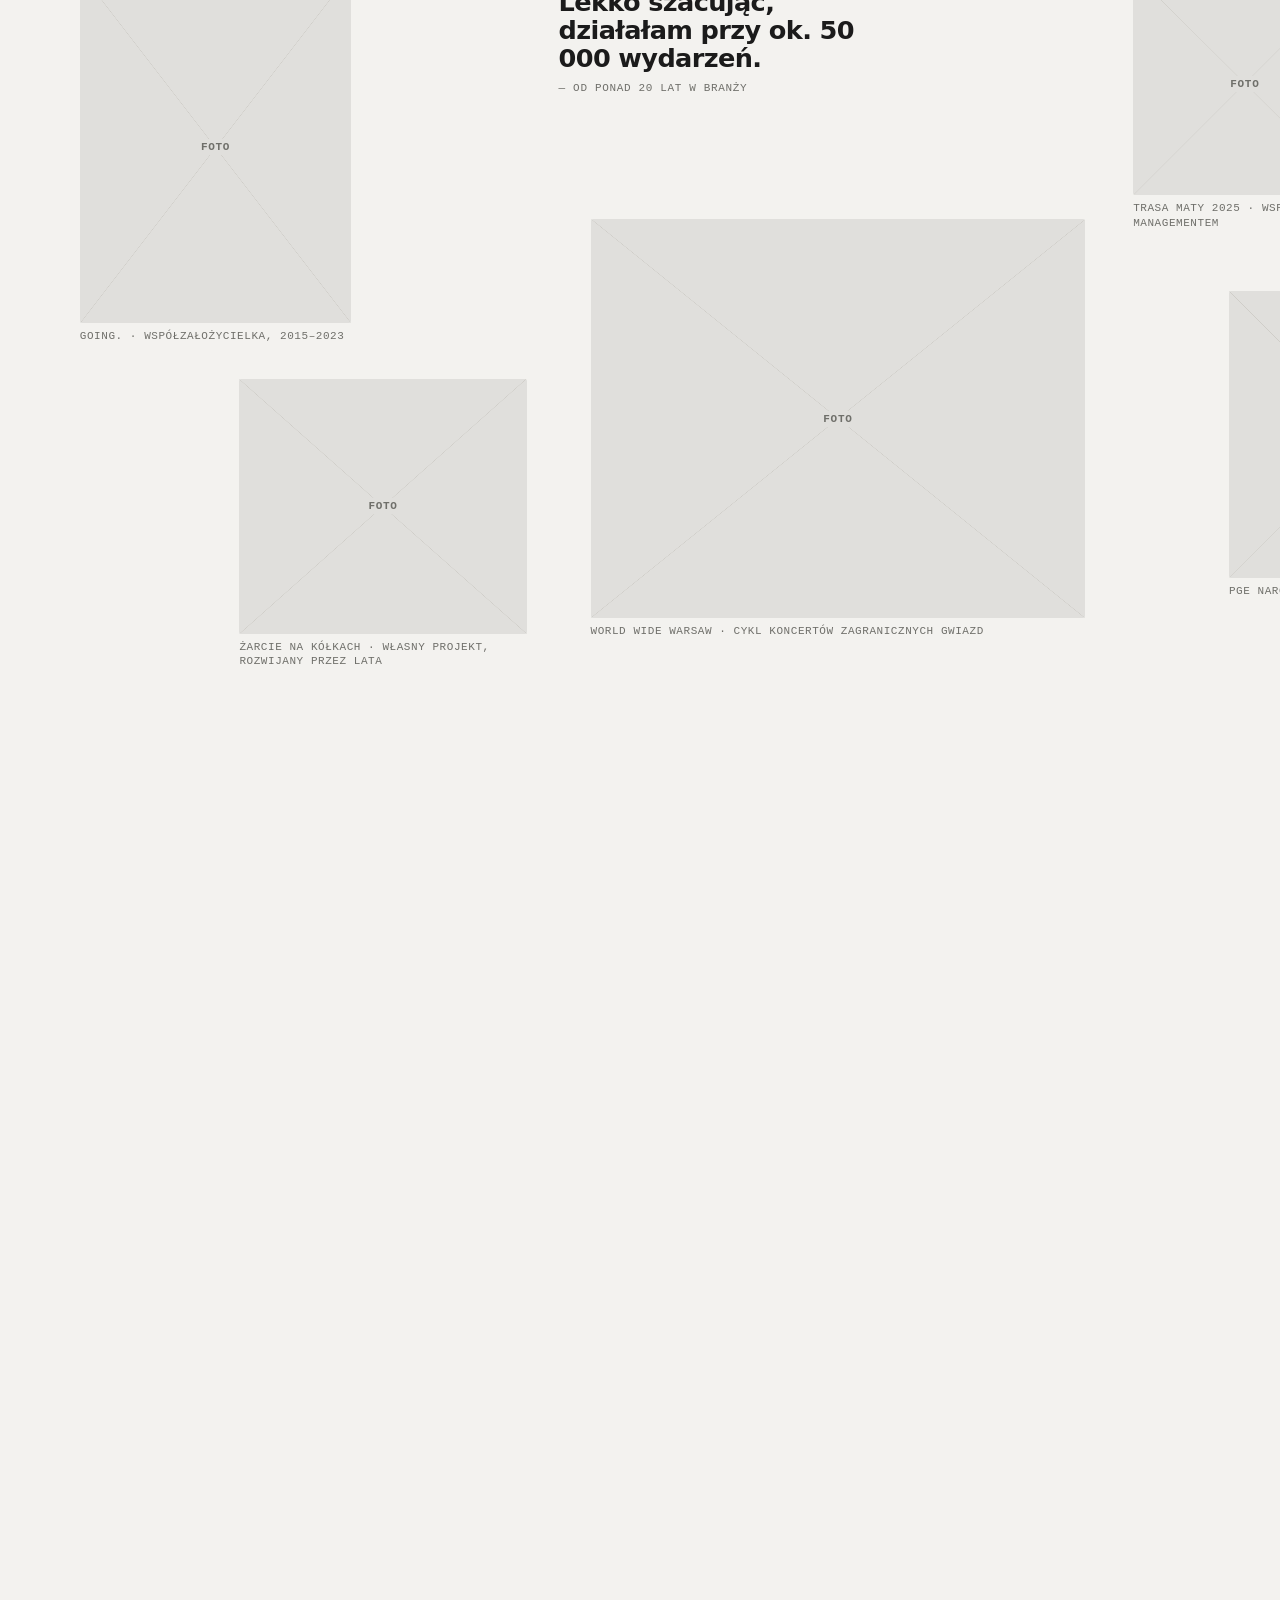
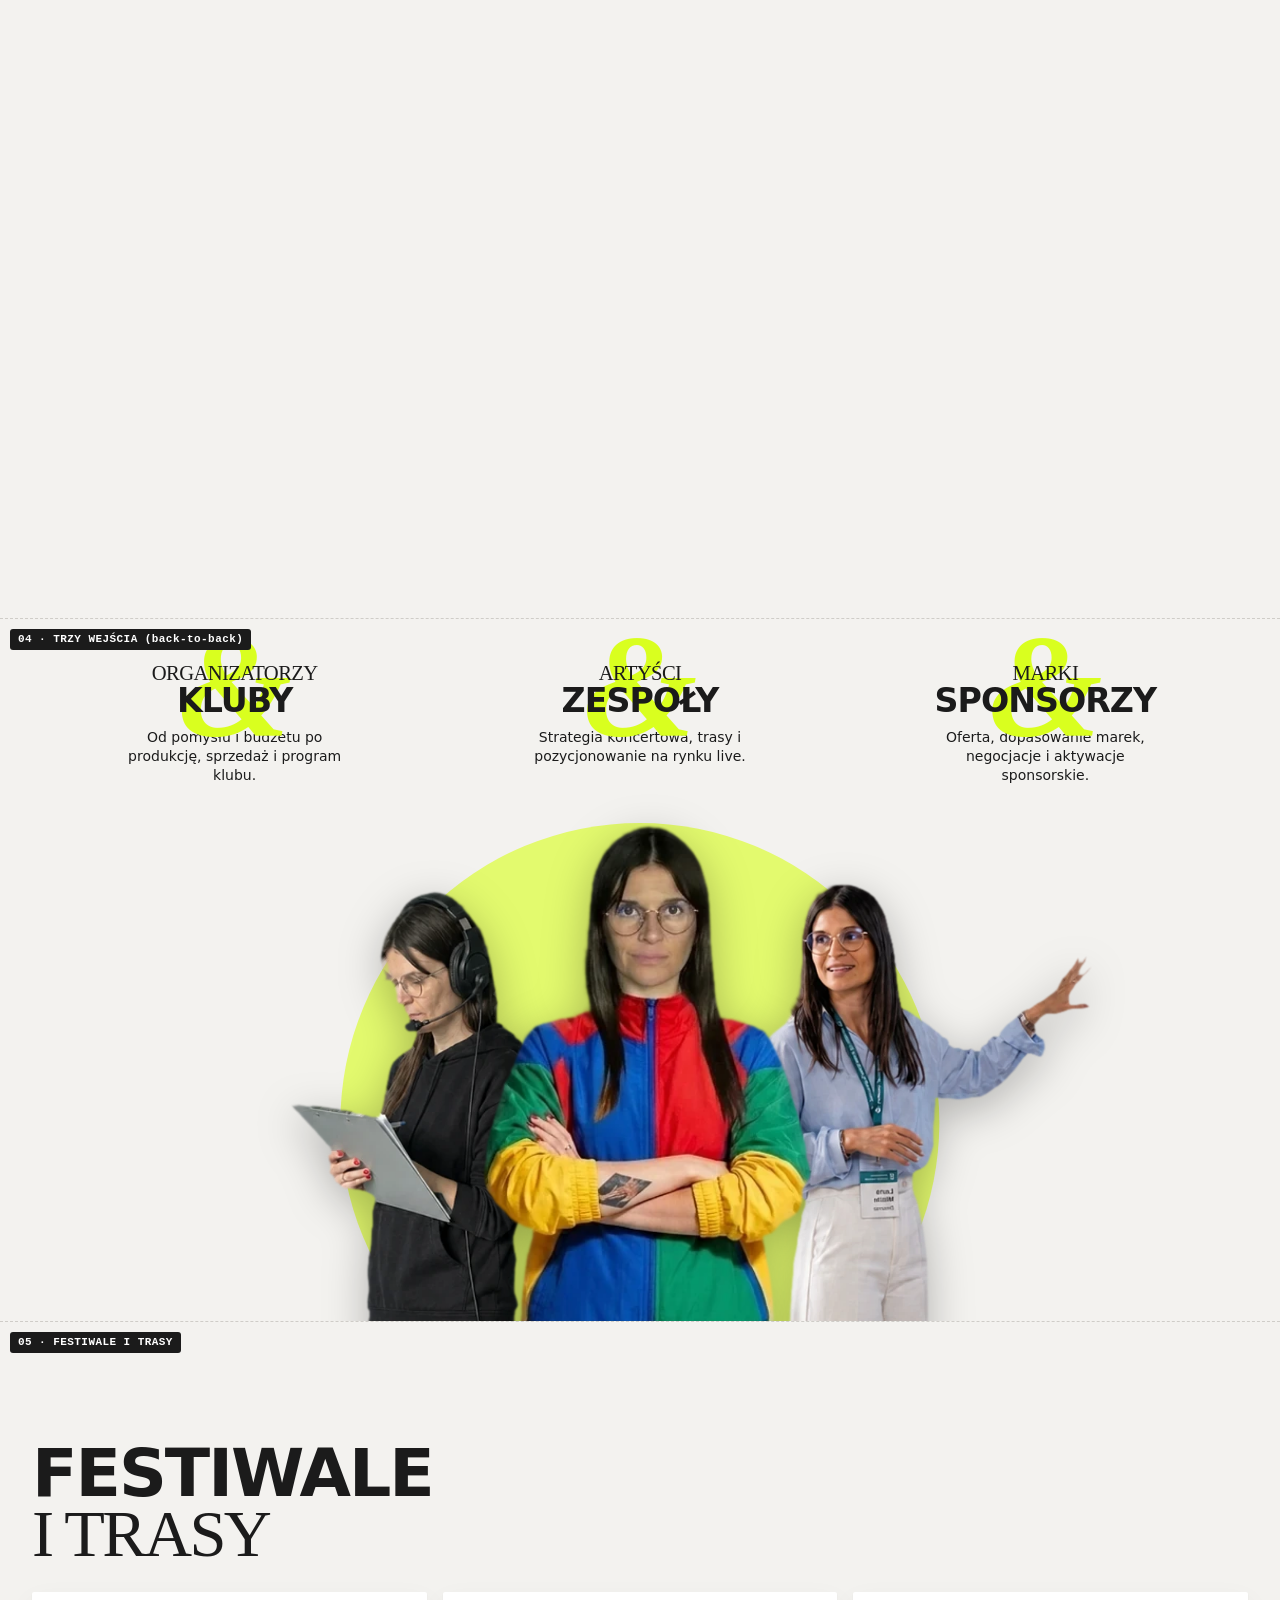
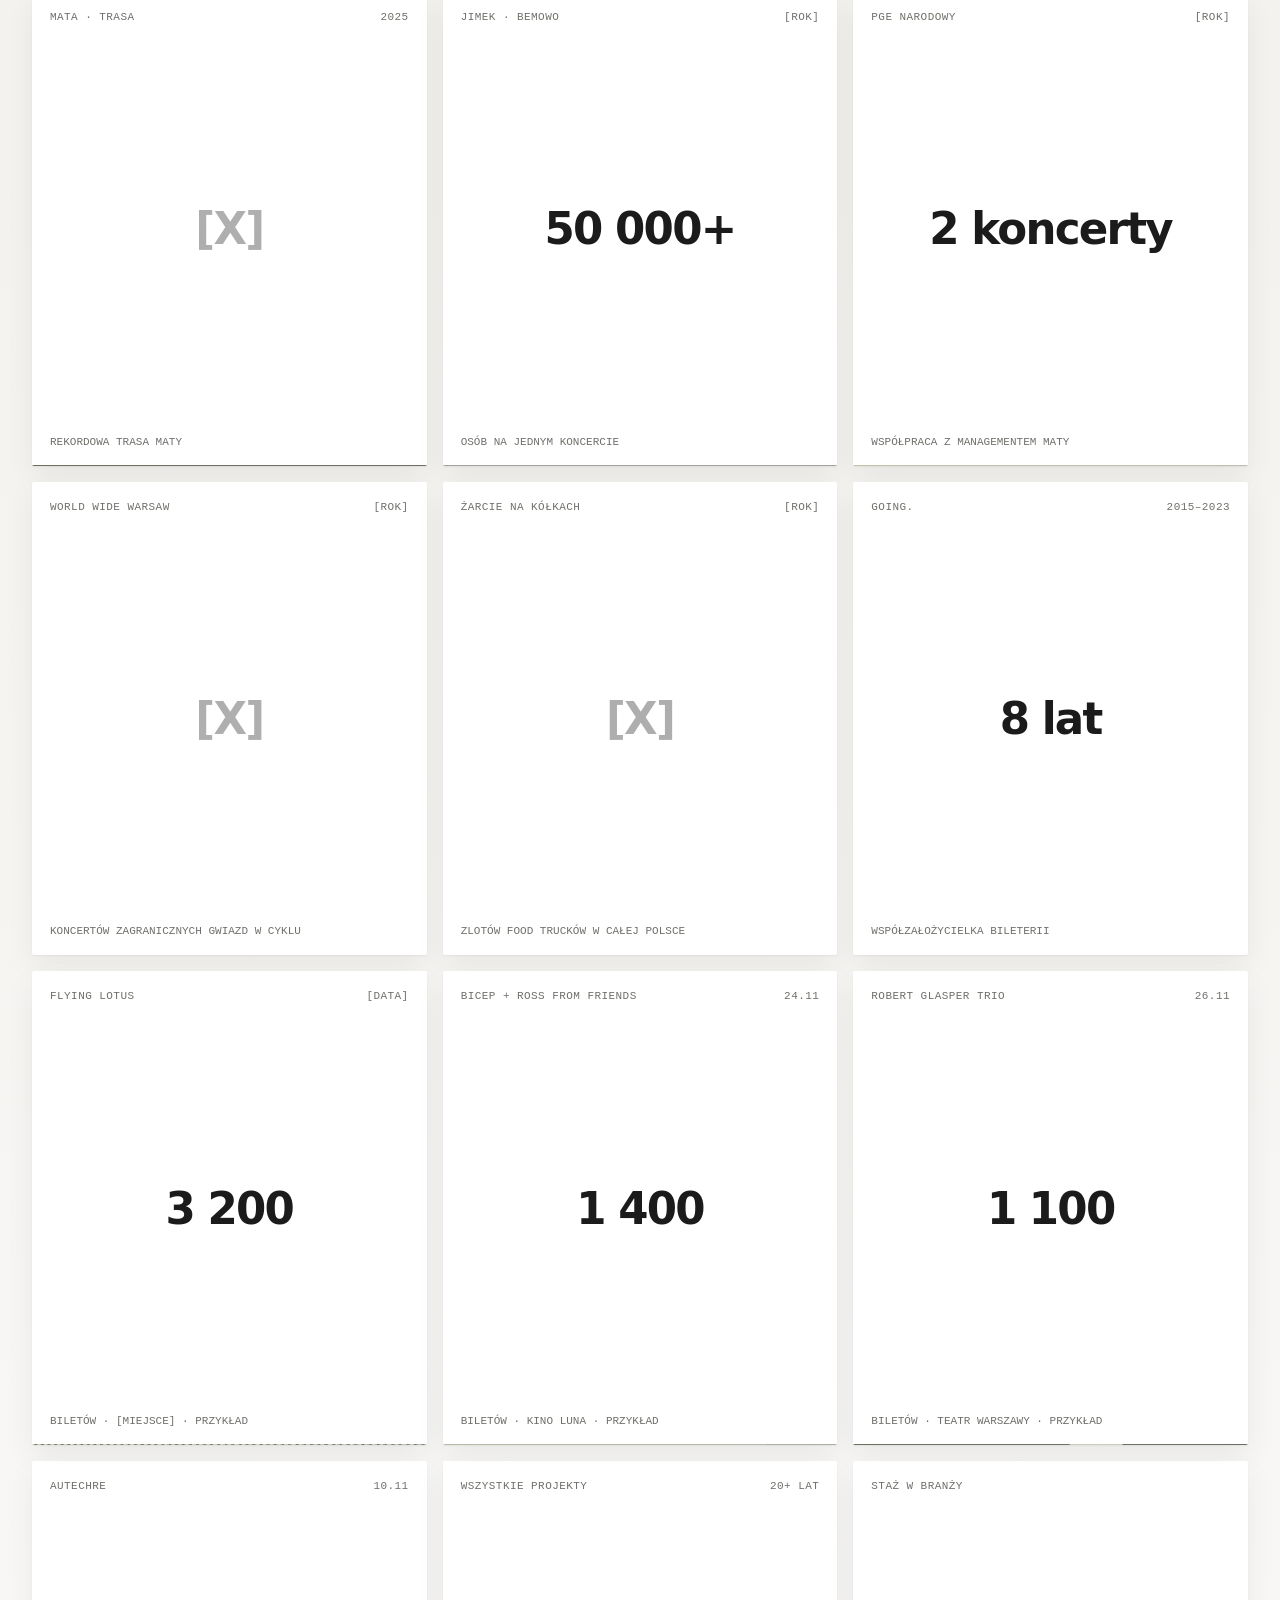
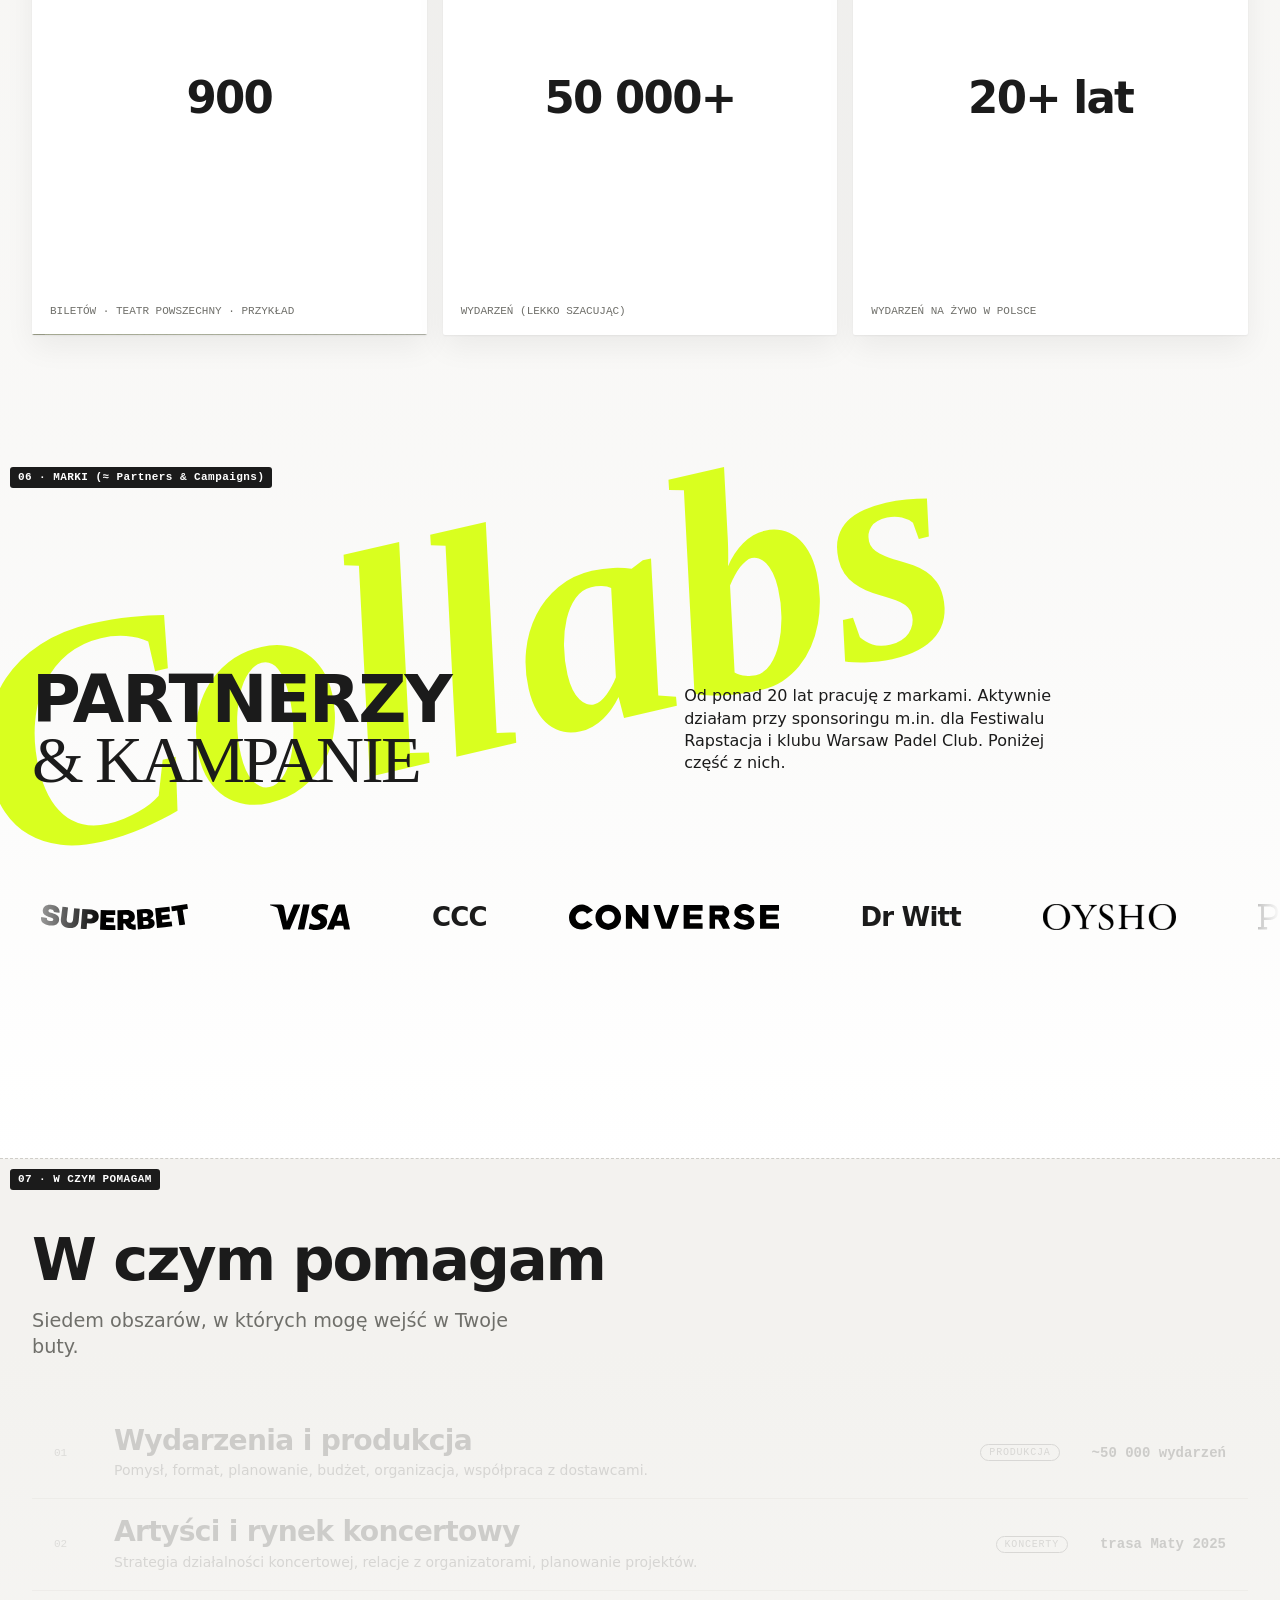
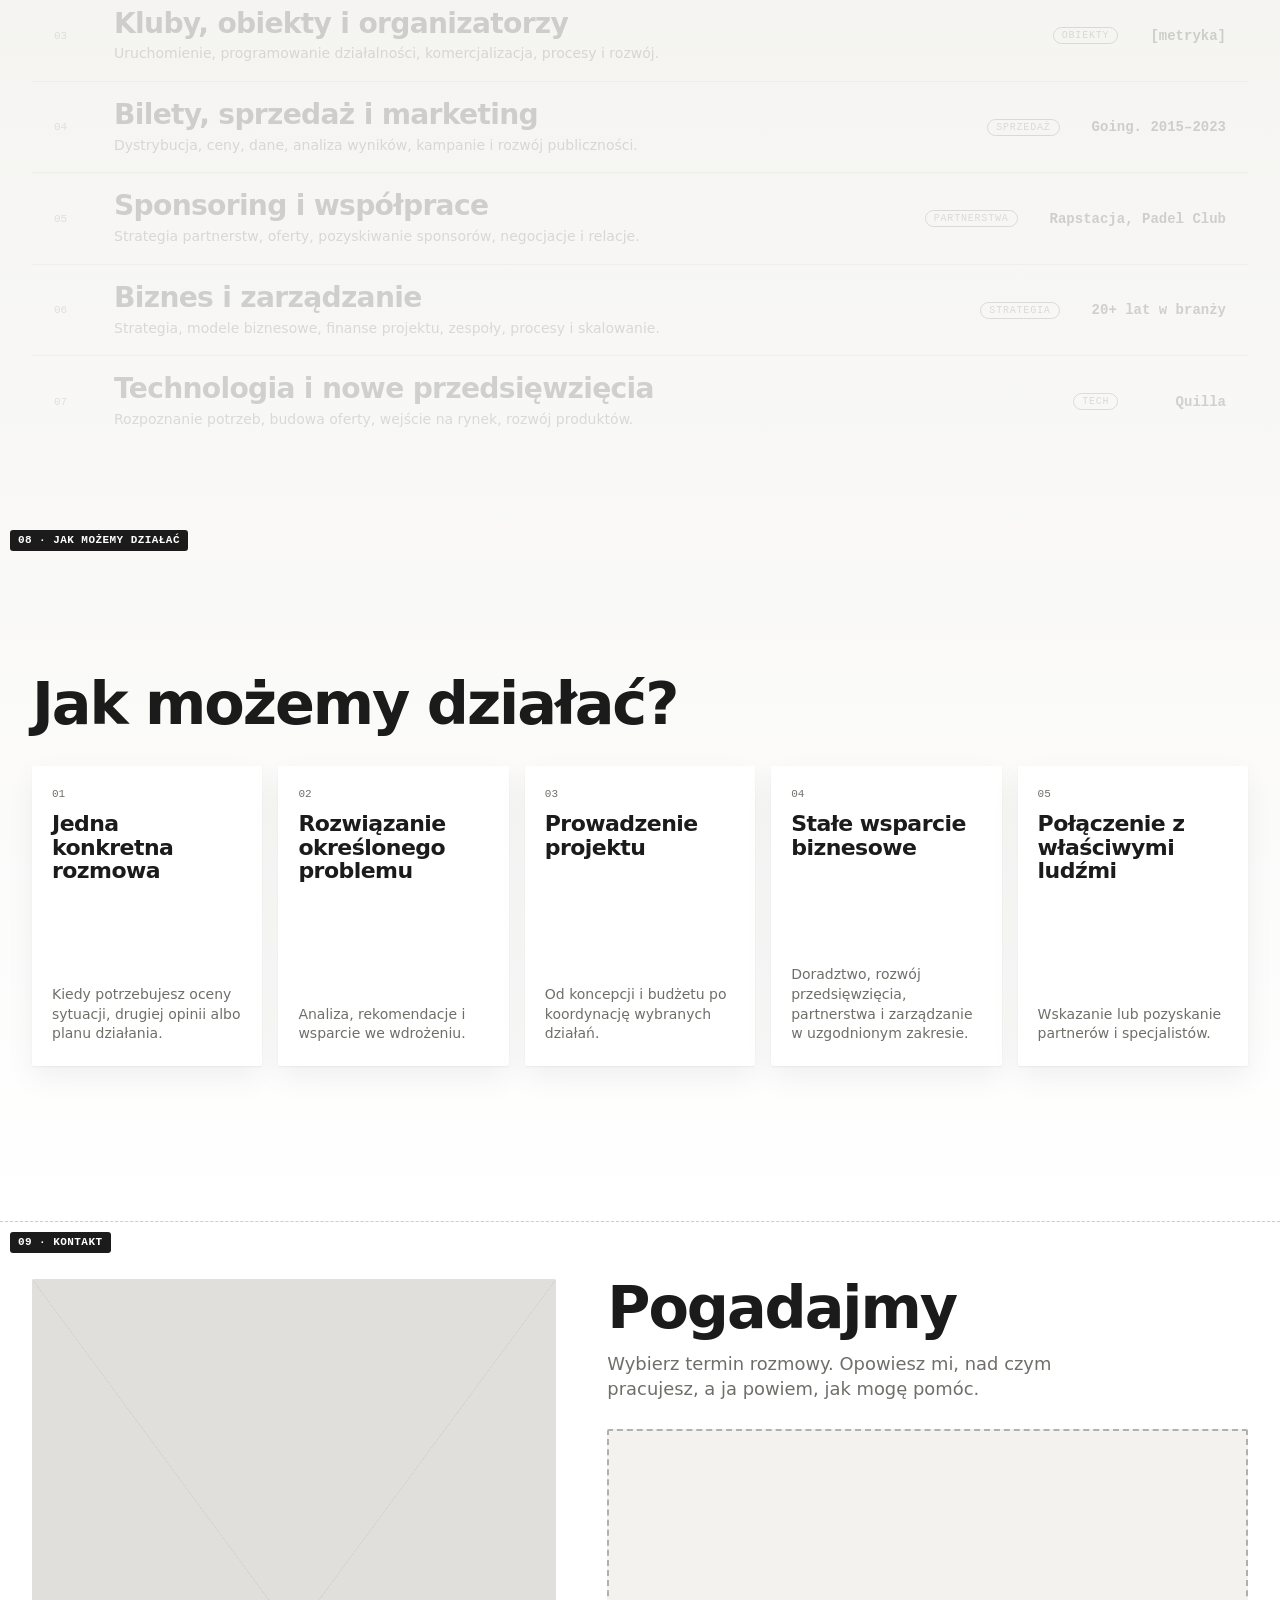
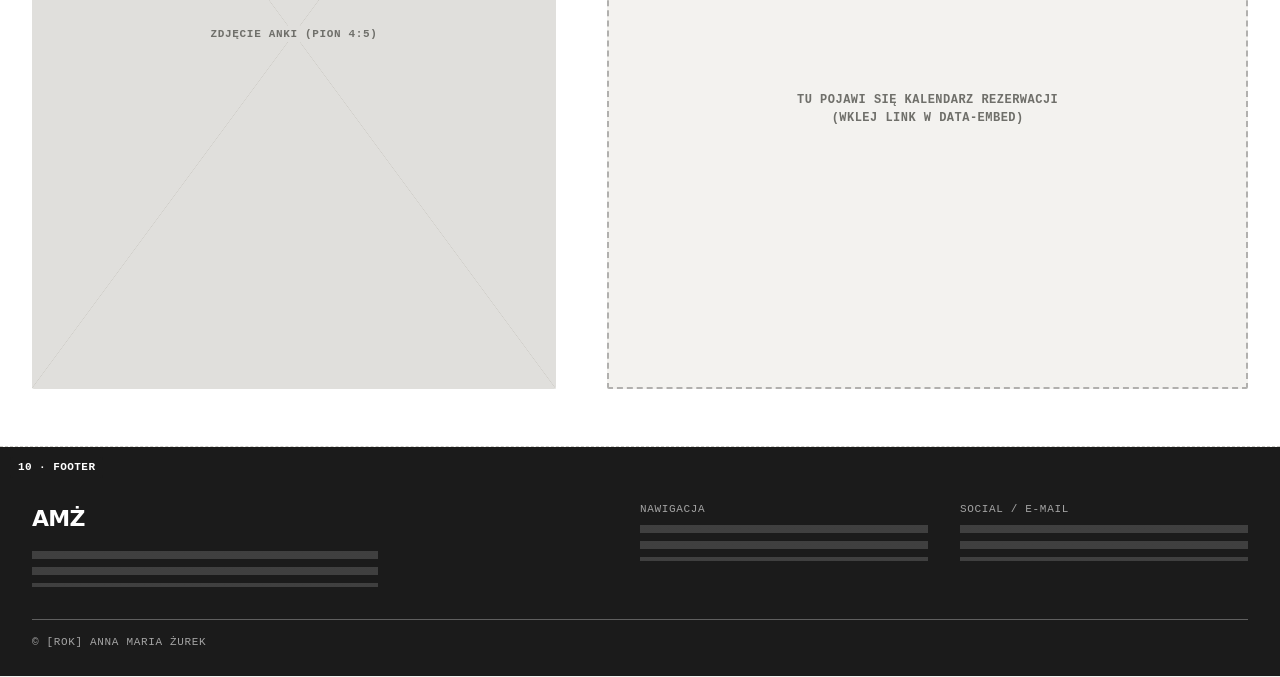
==== commit cf62a4f4: "Contact side-by-side with booking embed slot, section gradients, depth fade on skills list, borderle" ====
--- a/wireframe/index.html
+++ b/wireframe/index.html
@@ -209,12 +209,13 @@
 
   /* ============ SKILLS / BRANDS / SOCIAL ============ */
   /* ============ SKILLS: lista z triggerem (fala) ============ */
-  .skills-sec{justify-content:flex-start}
+  .skills-sec{justify-content:flex-start;background:linear-gradient(180deg,var(--bg) 0%,var(--bg) 20%,var(--fade-end2) 100%);border-bottom:0}
+  #jak{background:linear-gradient(180deg,var(--fade-end2) 0%,var(--paper) 100%)}
   .sk-head{display:block;margin-bottom:0}
   .sk-head p{margin:18px 0 0;max-width:42ch;font-size:clamp(16px,1.5vw,20px);line-height:1.35;color:var(--mute)}
   .sk-list{list-style:none;padding:0;margin:clamp(24px,4vw,48px) 0 0}
   .sk-r:last-child{border-bottom-color:transparent}
-  .sk-r{display:grid;grid-template-columns:44px 1fr auto auto auto;align-items:center;gap:16px;padding:18px 22px;border-bottom:1px solid var(--line);opacity:.5;position:relative;isolation:isolate;transition:color .25s,opacity .25s}
+  .sk-r{display:grid;grid-template-columns:44px 1fr auto auto auto;align-items:center;gap:16px;padding:18px 22px;border-bottom:1px solid var(--line);position:relative;isolation:isolate;transition:color .25s;opacity:calc(1 - var(--d,1) * .82);will-change:opacity}
   .sk-r::before{content:"";position:absolute;z-index:-1;left:0;right:0;top:0;bottom:0;border-radius:var(--radius);background:var(--accent-bg);opacity:0;transition:opacity .25s,top .3s cubic-bezier(.2,.8,.2,1),bottom .3s cubic-bezier(.2,.8,.2,1)}
   .sk-r .n{font:11px ui-monospace,monospace;color:inherit;opacity:.6}
   .sk-r .nm{display:block;font:700 clamp(20px,2.2vw,30px)/1.05 var(--font-display);letter-spacing:-.025em}
@@ -232,7 +233,7 @@
   @media(prefers-reduced-motion:reduce){.sk-r,.sk-r.on{transform:none}}
   /* ============ JAK MOŻEMY DZIAŁAĆ / DLA KOGO ============ */
   .how-grid{display:grid;grid-template-columns:repeat(5,1fr);gap:16px;margin-top:32px}
-  .how-c{display:flex;flex-direction:column;gap:12px;min-height:min(300px,40svh);padding:22px 20px;background:var(--paper);border:var(--border-w) solid var(--ink);border-radius:var(--radius);transition:transform .3s cubic-bezier(.2,.8,.2,1)}
+  .how-c{display:flex;flex-direction:column;gap:12px;min-height:min(300px,40svh);padding:22px 20px;background:#fff;color:#1b1b1b;border:0;box-shadow:0 1px 2px rgba(0,0,0,.05),0 12px 30px rgba(0,0,0,.06);border-radius:var(--radius);transition:transform .3s cubic-bezier(.2,.8,.2,1)}
   .how-c:hover{transform:translateY(-6px)}
   .how-c .n{font:11px ui-monospace,monospace;color:var(--mute)}
   .how-c h3{font-size:calc(var(--fs-h3) * var(--h-scale));line-height:1.08;letter-spacing:-.025em}
@@ -272,14 +273,14 @@
   .p-ctrl button:disabled{opacity:.3;cursor:default}
 
   /* ============ QUIZ ============ */
-  .quiz{background:var(--paper);text-align:center;padding:calc(var(--space) * .45) 0}
-  .q-grid{--qh:max(380px,calc(var(--sec-h) - var(--space) * .9 - 110px));height:var(--qh);margin-top:20px;display:grid;grid-template-columns:1fr calc((var(--qh) - 86px) * .75) 1fr;grid-template-rows:1fr 64px 64px 72px;gap:14px;text-align:left}
-  .q-photo{grid-area:1/2/4/3;width:100%;height:100%}
-  .q-f{display:flex;align-items:center;justify-content:space-between;gap:12px;padding:0 24px;background:var(--bg);border:var(--border-w) solid var(--ink);border-radius:var(--radius);font-size:18px;color:var(--mute);min-width:0}
-  .q-f b{font:600 11px ui-monospace,monospace;text-transform:uppercase;letter-spacing:.06em;color:var(--mute)}
-  .q-name{grid-area:2/1}.q-mail{grid-area:3/1}.q-who{grid-area:2/3}.q-ask{grid-area:3/3}
-  .q-who::after,.q-ask::after{content:"⌄";font-size:20px;color:var(--ink);line-height:1}
-  .q-btn{grid-area:4/1/5/4;display:flex;align-items:center;justify-content:center;border:var(--border-w) solid var(--ink);border-radius:var(--radius);background:var(--accent-bg);color:var(--on-accent);font:700 20px var(--font-display);letter-spacing:-.01em;cursor:pointer}
+  .quiz{background:var(--paper);padding:calc(var(--space) * .8) 0}
+  .q-wrap{display:grid;grid-template-columns:minmax(0,.9fr) minmax(0,1.1fr);gap:clamp(24px,4vw,64px);align-items:stretch}
+  .q-photo{min-height:min(70svh,640px);height:100%;width:100%}
+  .q-side{display:flex;flex-direction:column;min-width:0}
+  .q-side p{margin-top:14px;max-width:44ch;color:var(--mute);font-size:clamp(16px,1.4vw,19px);line-height:1.35}
+  .q-cal{flex:1;margin-top:28px;min-height:560px;border:var(--border-w) dashed color-mix(in srgb,var(--ink) 30%,transparent);border-radius:var(--radius);display:grid;place-items:center;text-align:center;padding:24px;color:var(--mute);font:600 12px/1.5 ui-monospace,monospace;letter-spacing:.04em;text-transform:uppercase;overflow:hidden;background:var(--bg)}
+  .q-cal iframe{width:100%;height:100%;min-height:640px;border:0;display:block;background:var(--bg)}
+  .q-cal.has-embed{display:block;padding:0;border-style:solid;border-width:1px}
 
   /* ============ FOOTER ============ */
   footer{background:var(--inv-bg);color:var(--inv-fg);padding:56px 0 28px;position:relative;--mute:color-mix(in srgb,var(--inv-fg) 60%,var(--inv-bg));--ph:color-mix(in srgb,var(--inv-fg) 16%,var(--inv-bg))}
@@ -316,10 +317,6 @@
     .tiles{grid-template-columns:repeat(2,1fr)}
     .sk-head{grid-template-columns:1fr;gap:12px}
     .b-marq{--ls:.72}.b-top{grid-template-columns:1fr}.how-grid{grid-template-columns:1fr}.p-head{flex-direction:column;align-items:flex-start;gap:10px}
-    .q-grid{height:auto;grid-template-columns:1fr 1fr;grid-template-rows:auto;gap:10px}
-    .q-photo{grid-area:1/1/2/3;height:min(38svh,320px)}
-    .q-name{grid-area:2/1}.q-who{grid-area:2/2}.q-mail{grid-area:3/1}.q-ask{grid-area:3/2}.q-btn{grid-area:4/1/5/3;height:60px}
-    .q-f{height:56px;padding:0 14px;font-size:15px}
     footer .in{grid-template-columns:1fr}.note{position:static;max-width:none;margin-bottom:12px;display:none}
     body.notes .note{display:block}
     .bar .dim{display:none}
@@ -329,6 +326,7 @@
     [data-theme=party] .stripe{animation:slide 3s linear infinite}
     @keyframes slide{to{background-position:200% 0}}
   }
+  @media(max-width:860px){.q-wrap{grid-template-columns:1fr}.q-photo{min-height:0;height:min(46svh,380px)}.q-cal{min-height:520px}}
 </style>
 </head>
 <body>
@@ -552,18 +550,17 @@
 
 <!-- 10 KONTAKT -->
 <section class="quiz" id="kontakt">
-  <span class="tag">09 · KONTAKT (≈ noho "take a quiz")</span>
-  <div class="note">Siatka: zdjęcie Anny w środku, po lewej Imię i E-mail, po prawej „Kim jesteś?” (lista z „Dla kogo?”) i „Czego szukasz?” (8 sytuacji z „Z czym do mnie przyjść?”), pod spodem przycisk na całą szerokość. Mobile: zdjęcie u góry (nie jest zasłaniane), pola w dwóch kolumnach pod nim.</div>
+  <span class="tag">09 · KONTAKT</span>
+  <div class="note">Dwie kolumny: po lewej zdjęcie Anki (placeholder), po prawej tytuł, krótkie zdanie i wbudowany kalendarz rezerwacji. Link do kalendarza (Calendesk, Calendly lub inny) wklejasz w atrybut data-embed na bloku .q-cal; dopóki jest pusty, widać ramkę zastępczą.</div>
   <div class="in">
-    <h2 class="h2p" style="text-align:center" data-copy="contact">Pogadajmy</h2>
-    <form class="q-grid" onsubmit="return false">
-      <div class="q-f q-name"><span>Imię</span></div>
-      <div class="q-f q-mail"><span>E-mail</span></div>
-      <div class="q-f q-who"><span>Kim jesteś?</span></div>
-      <div class="q-f q-ask"><span>Czego szukasz?</span></div>
-      <div class="ph q-photo"><span>zdjęcie Anny (pion 3:4)</span></div>
-      <div class="q-btn" role="button" tabindex="0" data-copy="contactBtn">Opowiedz mi, nad czym pracujesz →</div>
-    </form>
+    <div class="q-wrap">
+      <div class="ph q-photo"><span>zdjęcie Anki (pion 4:5)</span></div>
+      <div class="q-side">
+        <h2 class="h2p" data-copy="contact">Pogadajmy</h2>
+        <p data-copy="contactSub">Wybierz termin rozmowy. Opowiesz mi, nad czym pracujesz, a ja powiem, jak mogę pomóc.</p>
+        <div class="q-cal" id="q-cal" data-embed=""><span>Tu pojawi się kalendarz rezerwacji<br>(wklej link w data-embed)</span></div>
+      </div>
+    </div>
   </div>
 </section>
 
@@ -621,7 +618,7 @@
     ['stripTxt1','Taśma – tekst 1'],['stripTxt2','Taśma – tekst 2'],
     ['w1s','Wejście 1 – linia serif'],['w1h','Wejście 1 – tytuł'],['w1d','Wejście 1 – opis'],['w2s','Wejście 2 – linia serif'],['w2h','Wejście 2 – tytuł'],['w2d','Wejście 2 – opis'],['w3s','Wejście 3 – linia serif'],['w3h','Wejście 3 – tytuł'],['w3d','Wejście 3 – opis'],
     ['festivals','Festiwale – tytuł (linia 1)'],['festivals2','Festiwale – tytuł (linia 2)'],['skills','W czym pomagam – tytuł'],['skillsSub','W czym pomagam – podtytuł'],['brands1','Marki – tytuł (linia 1)'],['brands2','Marki – tytuł (linia 2)'],['brandsTxt','Marki – opis'],['howTitle','Jak działamy – tytuł'],
-    ['press','Baza wiedzy – tytuł'],['pressSub','Baza wiedzy – podtytuł'],['contact','Kontakt – tytuł'],['contactBtn','Kontakt – przycisk'],['navName','Nawigacja – nazwa'],['dockCta','Nawigacja – przycisk']
+    ['press','Baza wiedzy – tytuł'],['pressSub','Baza wiedzy – podtytuł'],['contact','Kontakt – tytuł'],['contactSub','Kontakt – opis'],['navName','Nawigacja – nazwa'],['dockCta','Nawigacja – przycisk']
   ];
 
   var root=document.documentElement;
@@ -758,7 +755,8 @@
       tick=false;
       var top=HDR(),y=top+(window.innerHeight-top)/2,sr=sec.getBoundingClientRect();
       guide.style.top=y+'px';guide.classList.toggle('vis',sr.top<window.innerHeight&&sr.bottom>top);
-      rows.forEach(function(r){var b=r.getBoundingClientRect();r.classList.toggle('on',b.top<=y&&b.bottom>y)});
+      var range=window.innerHeight*.45;
+      rows.forEach(function(r){var b=r.getBoundingClientRect();r.classList.toggle('on',b.top<=y&&b.bottom>y);var d=Math.min(1,Math.pow(Math.abs((b.top+b.bottom)/2-y)/range,1.15));r.style.setProperty('--d',d.toFixed(3))});
     }
     var list=document.getElementById('sk-list');
     function fit(){
@@ -869,6 +867,13 @@
     /* loader nie startuje sam (przycisk „Loader ▶" w górnej belce uruchamia go na żądanie) */
     ld.hidden=true;html.classList.remove('is-loading');html.classList.add('loaded');
   })();
+  (function(){
+    var c=document.getElementById('q-cal'),u=c&&c.getAttribute('data-embed');
+    if(!u)return;
+    try{var x=new URL(u);x.searchParams.set('embed_domain',location.hostname||'localhost');x.searchParams.set('embed_type','Inline');u=x.toString()}catch(e){}
+    var f=document.createElement('iframe');f.src=u;f.title='Kalendarz rezerwacji';f.loading='lazy';
+    c.textContent='';c.appendChild(f);c.classList.add('has-embed');
+  })();
   applyCopy();setTheme(THEMES.indexOf(state.theme)>-1?state.theme:'light');
 })();
 </script>
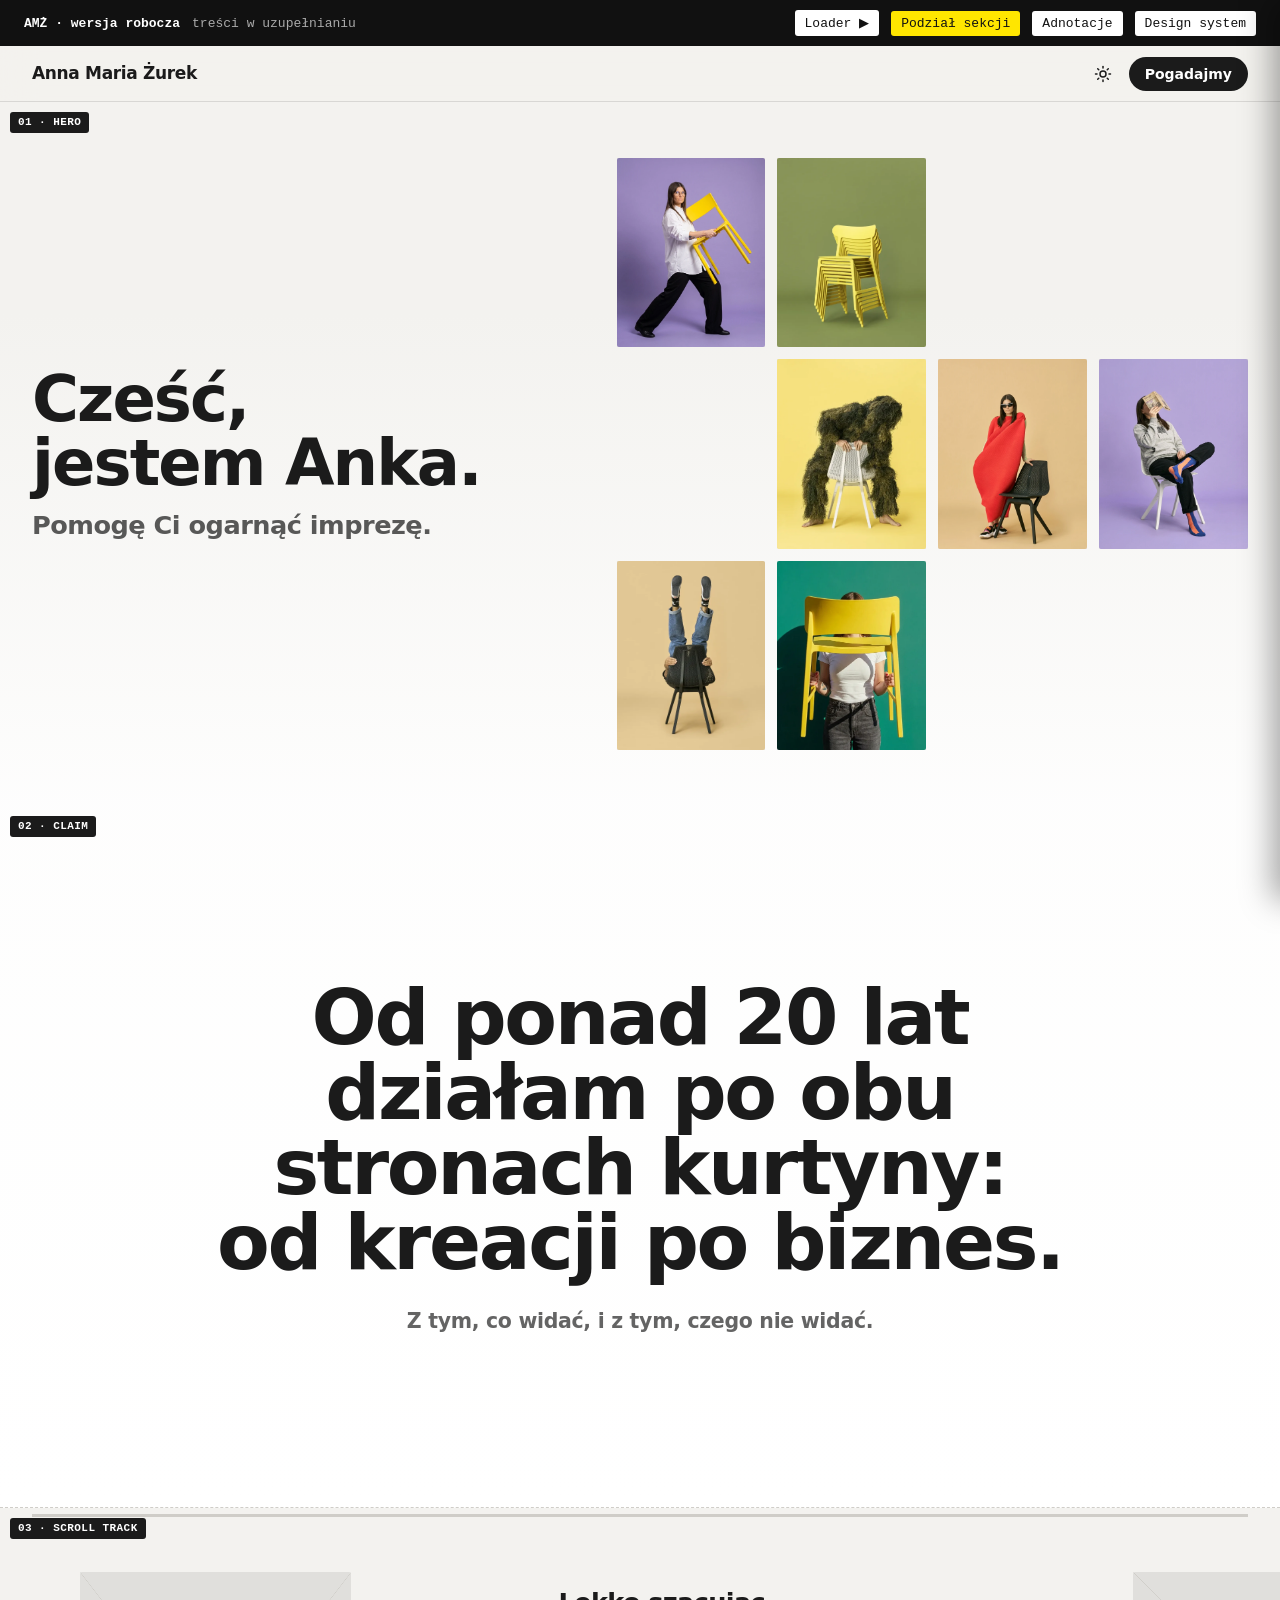
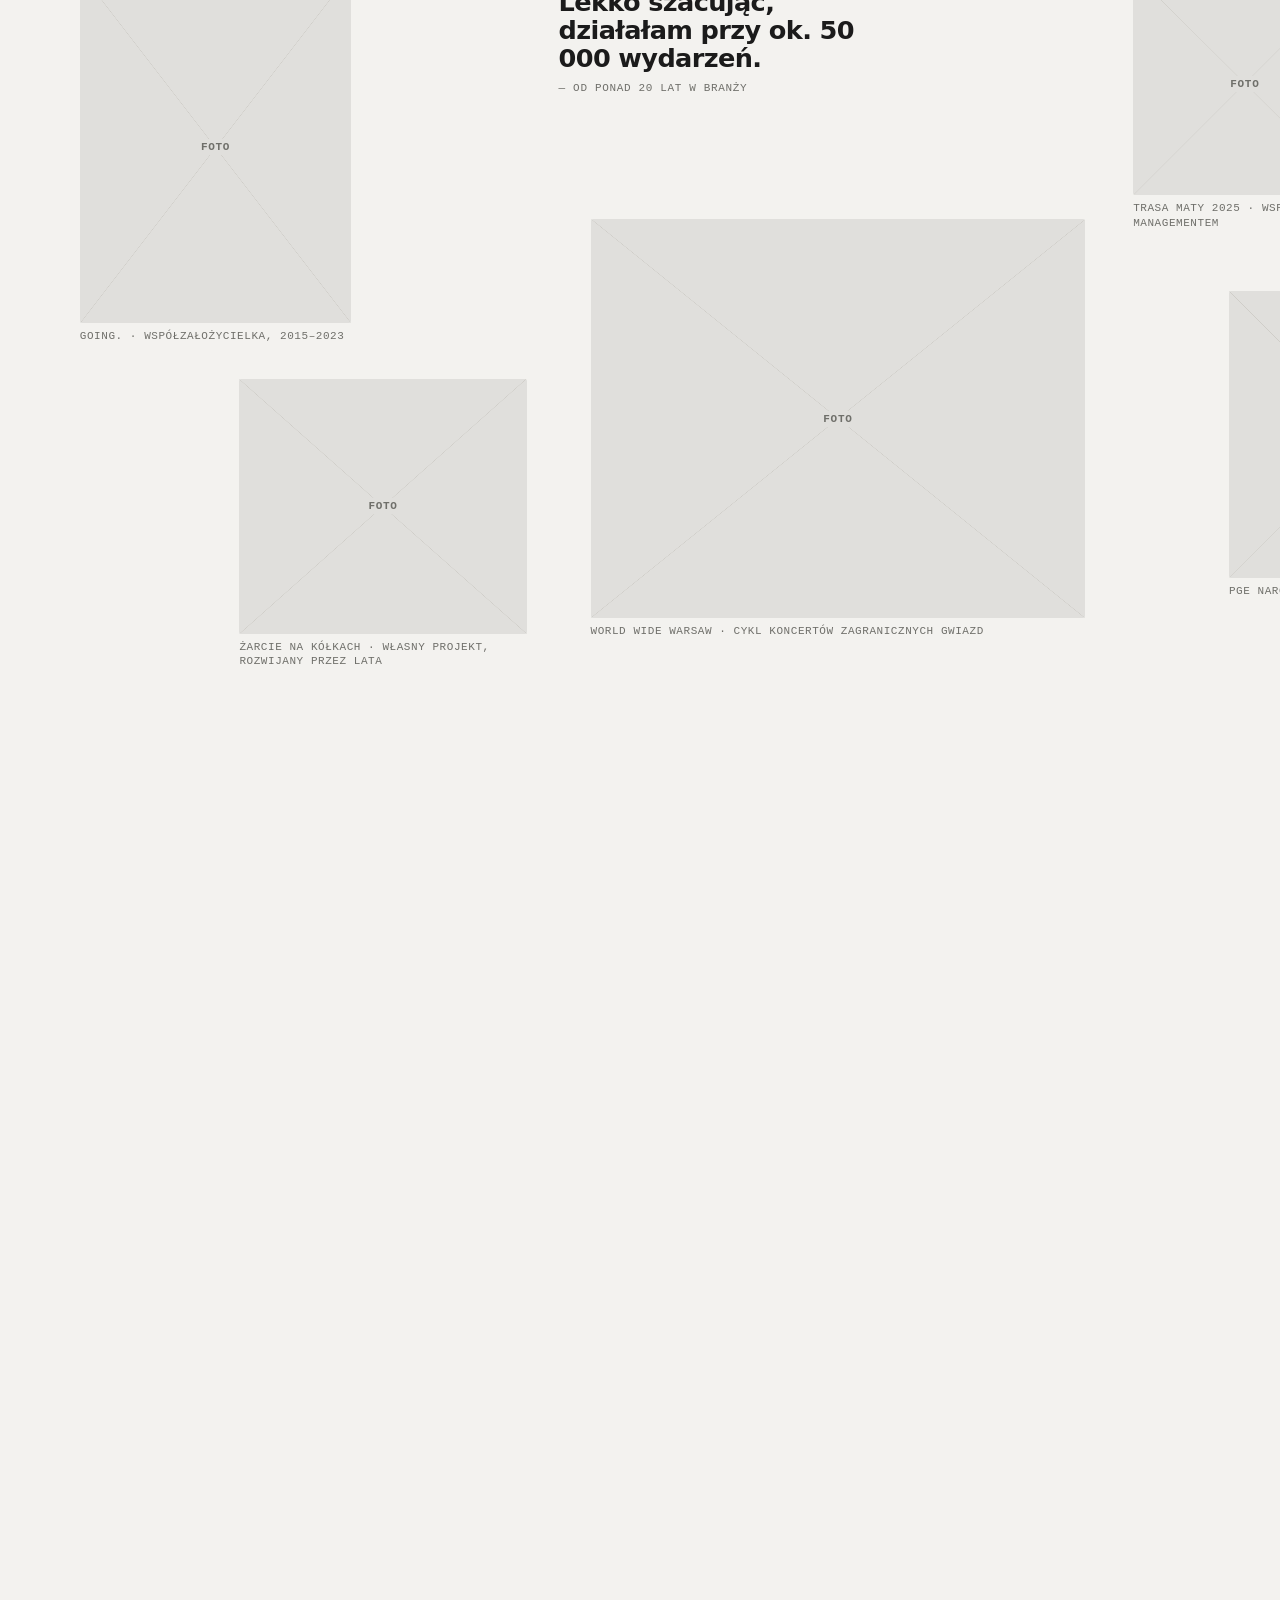
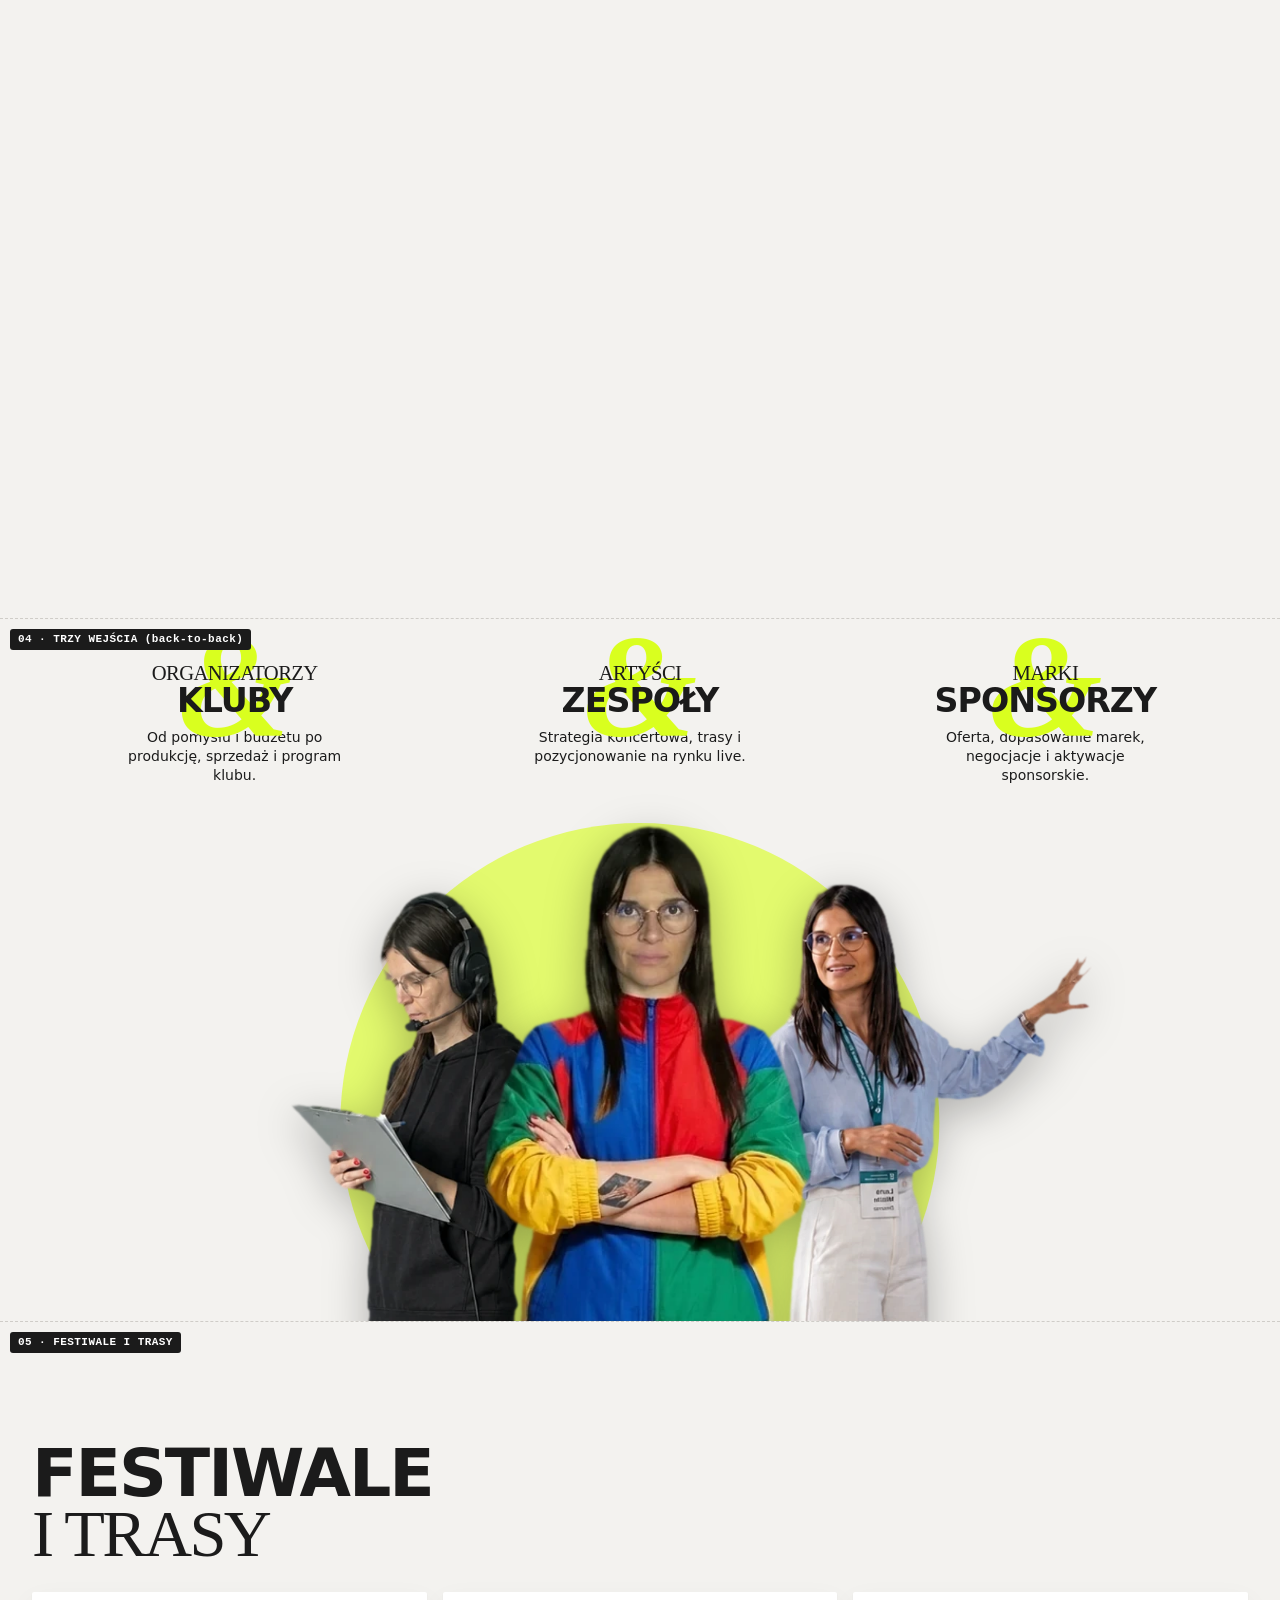
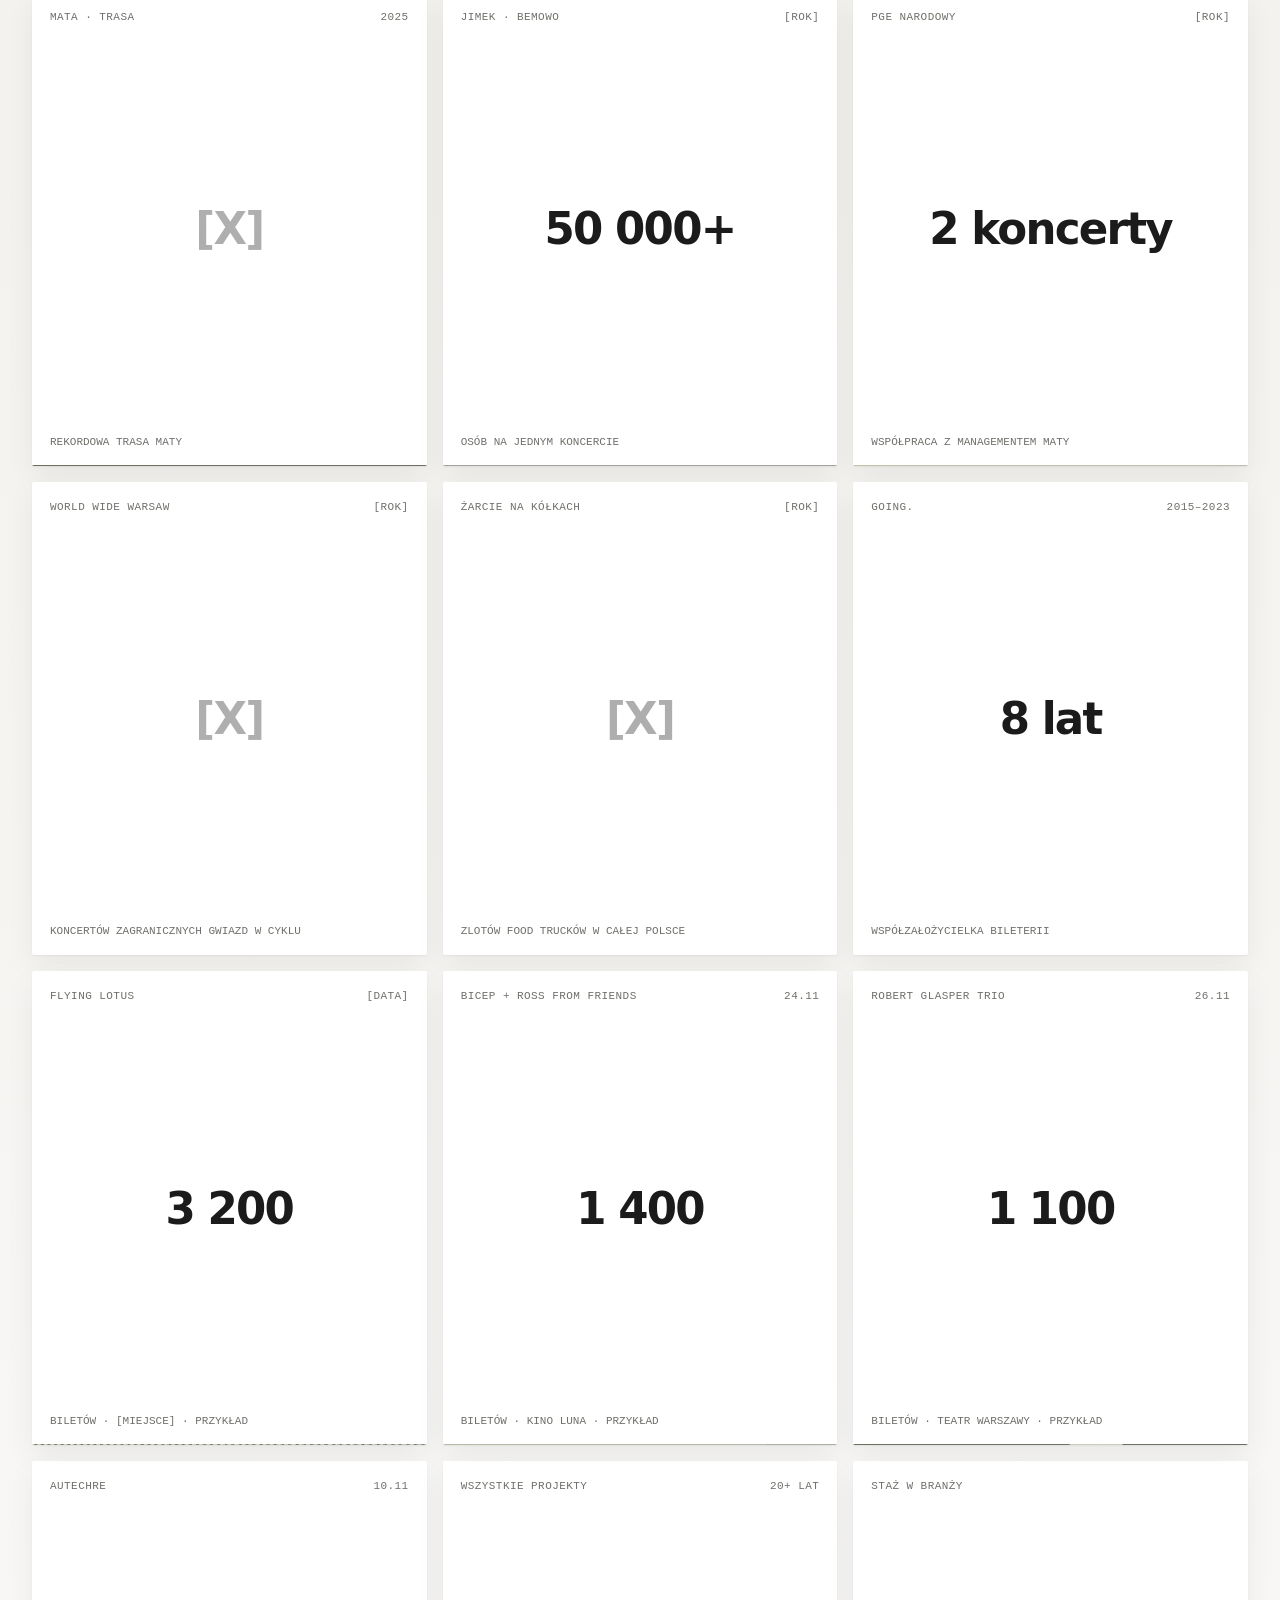
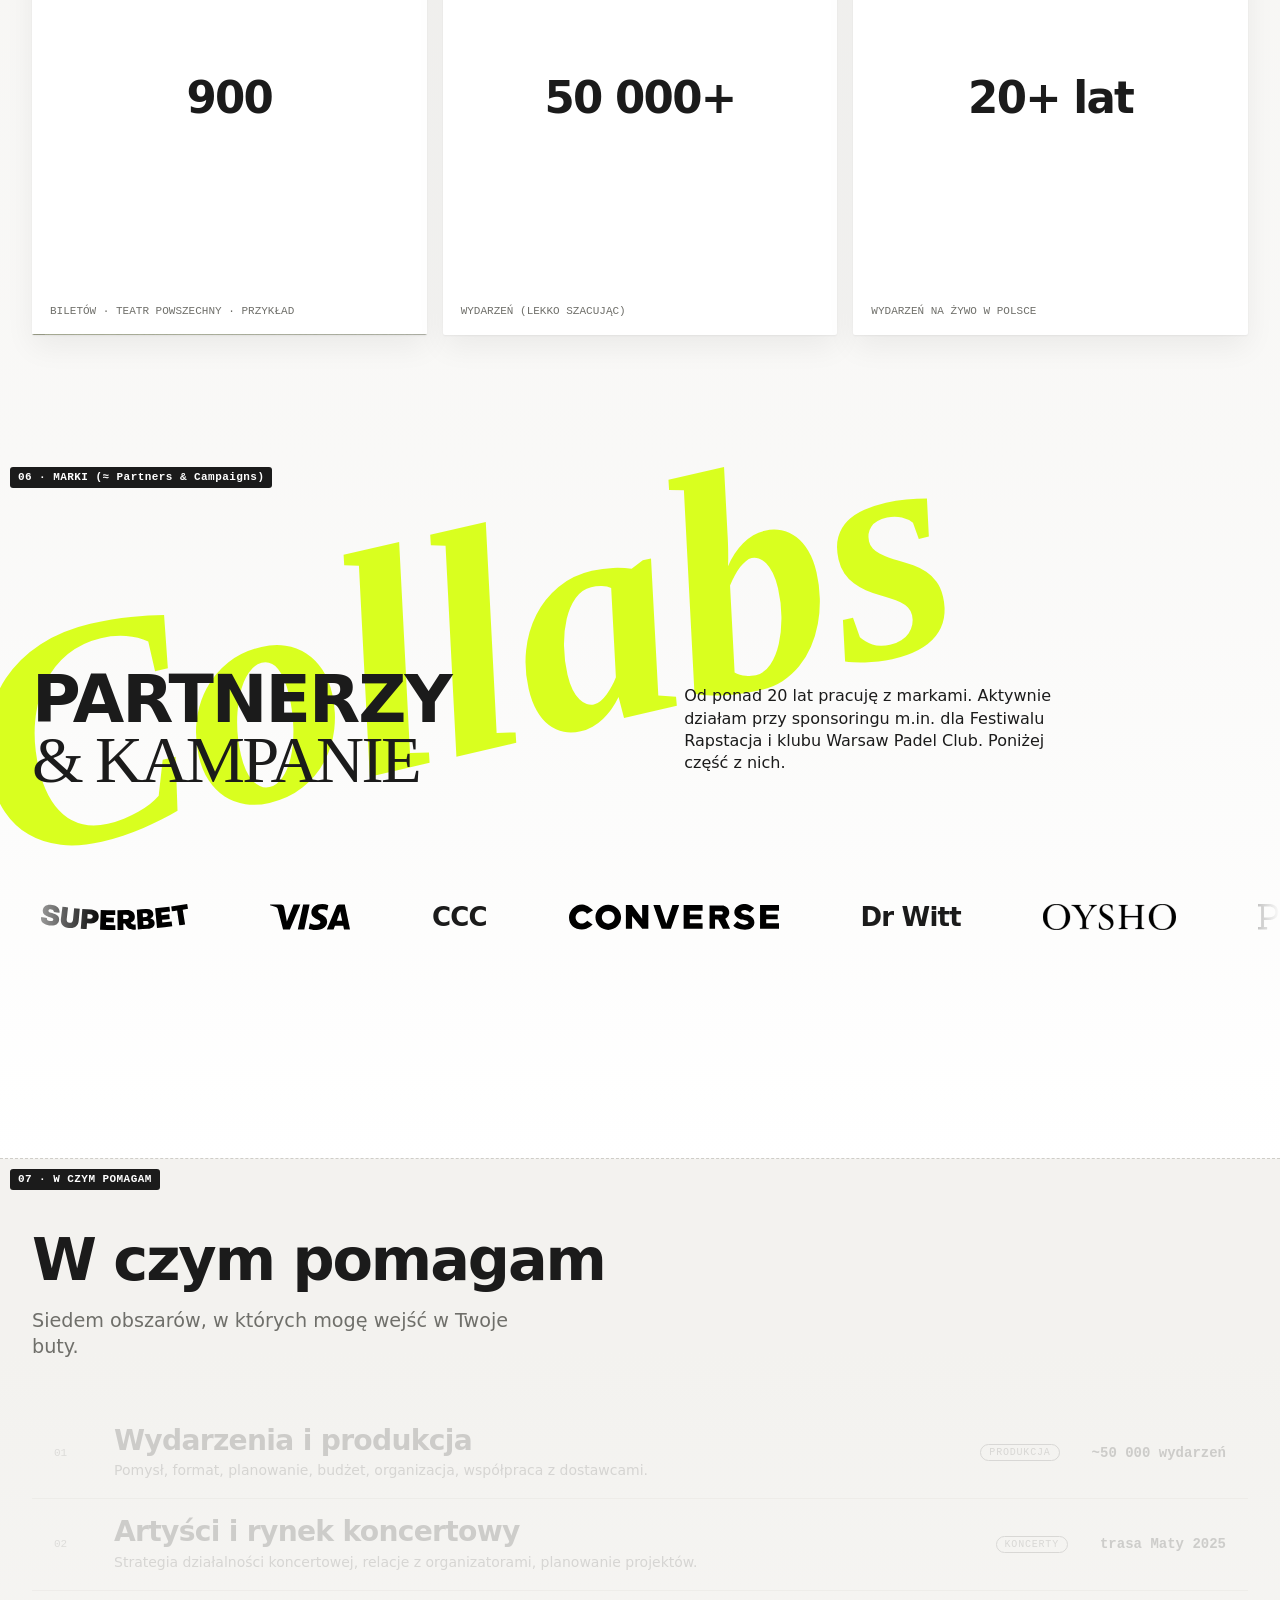
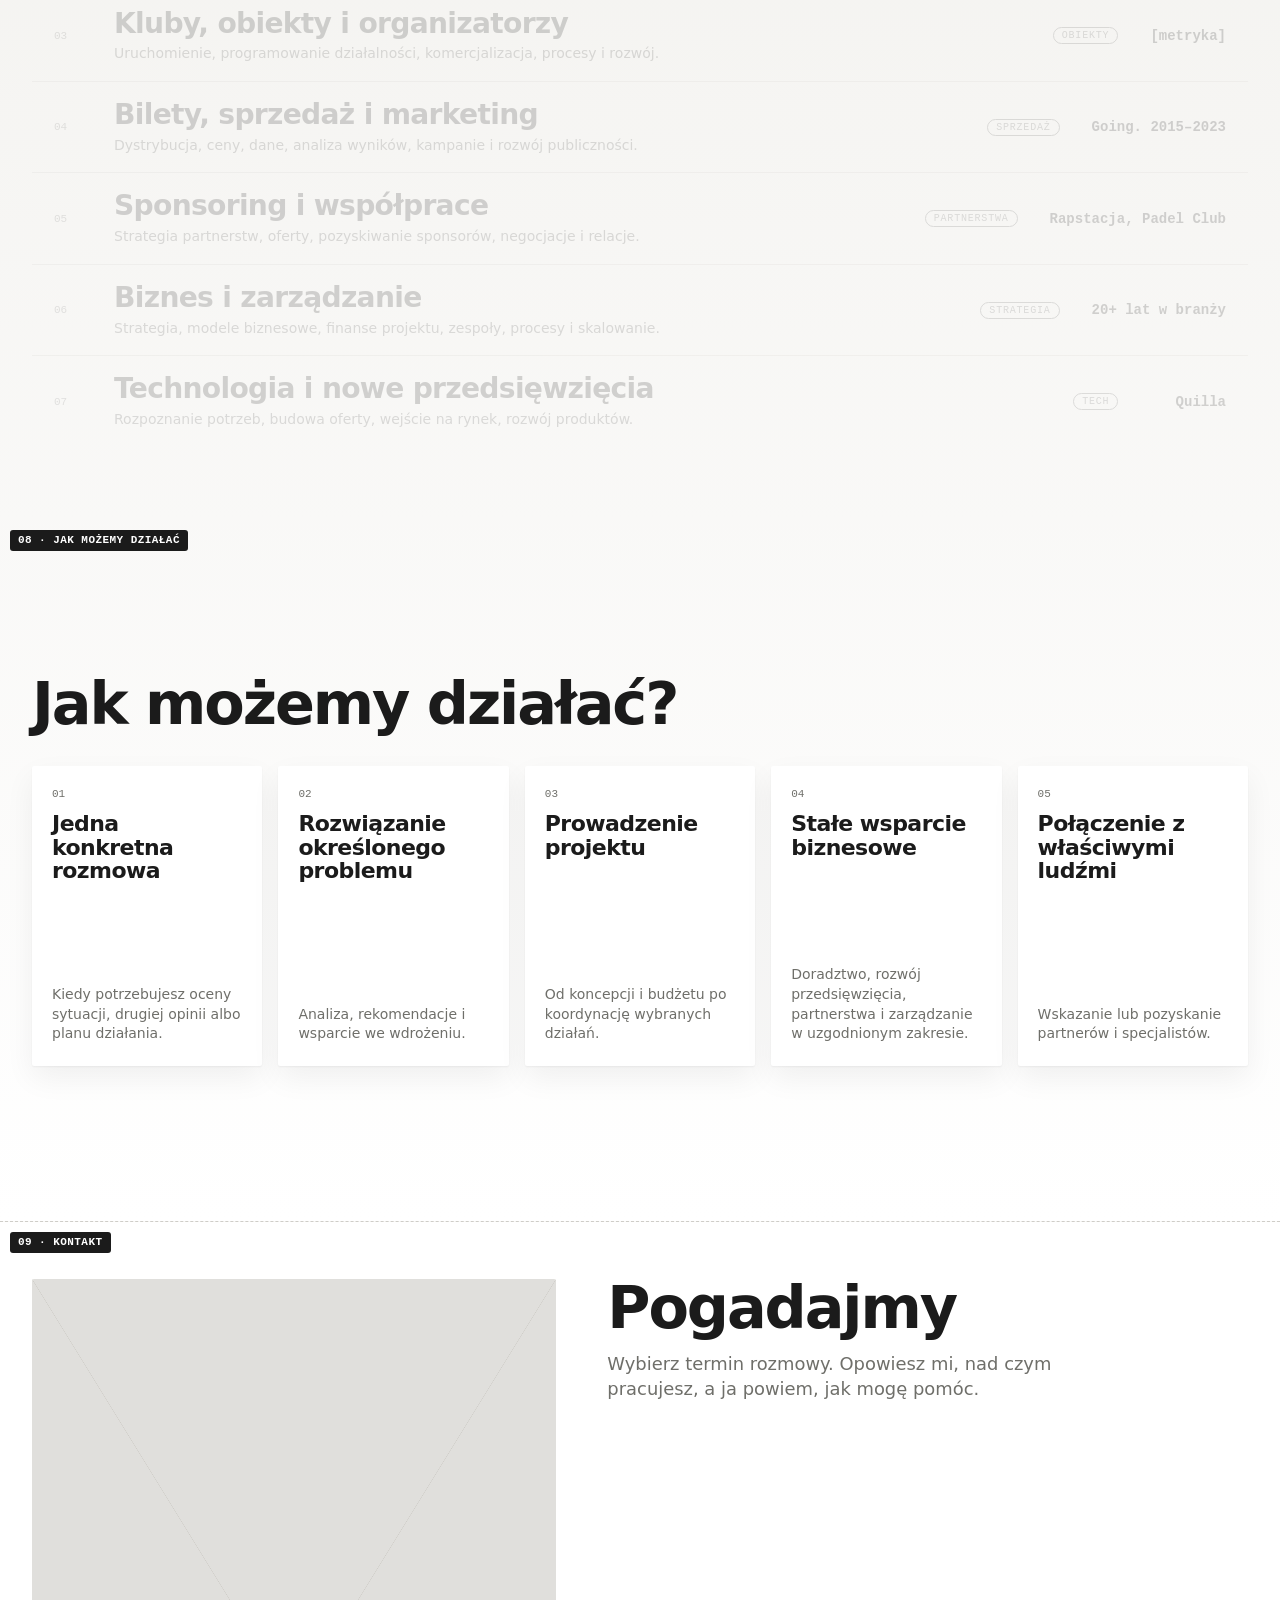
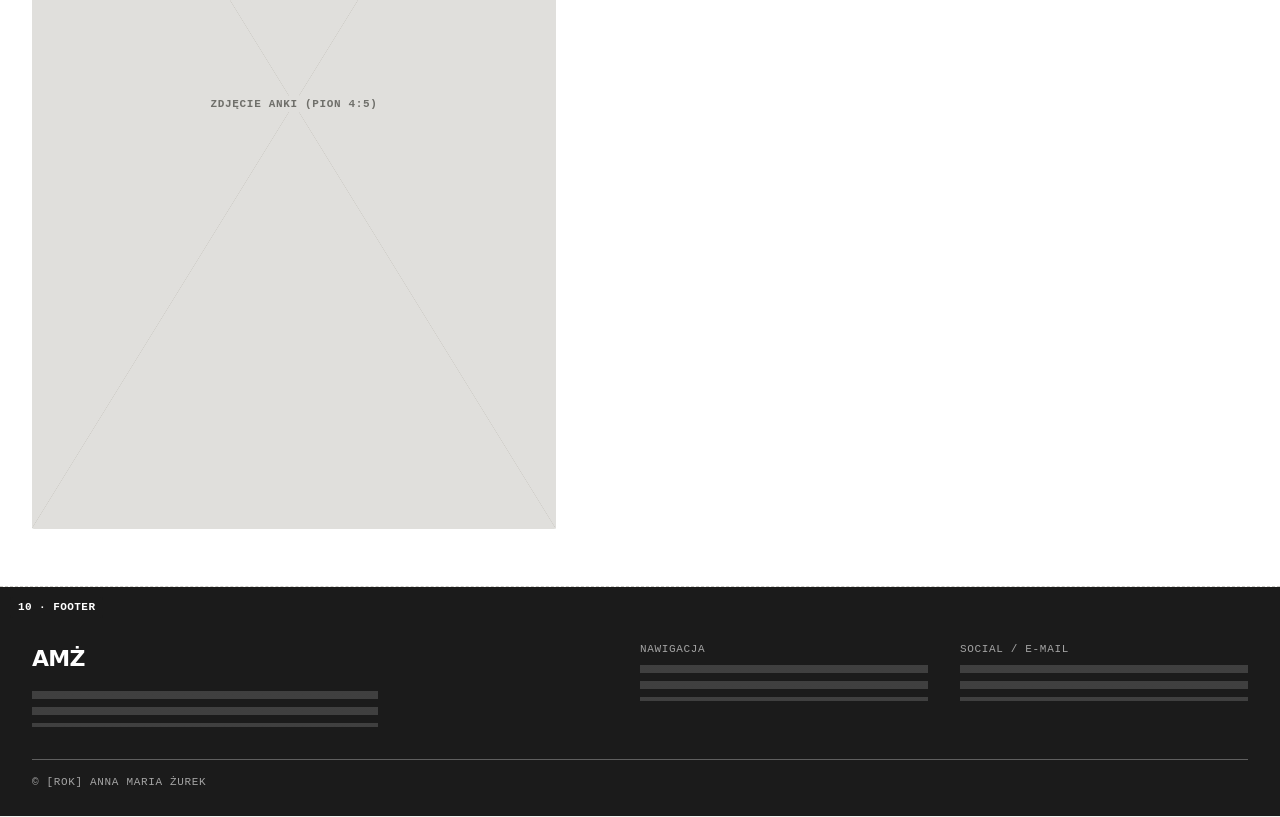
==== commit e3ddee1b: "Embed Calendesk booking widget in contact section Co-Authored-By: Claude Sonnet 5.5 <noreply@anthrop" ====
--- a/wireframe/index.html
+++ b/wireframe/index.html
@@ -279,8 +279,8 @@
   .q-side{display:flex;flex-direction:column;min-width:0}
   .q-side p{margin-top:14px;max-width:44ch;color:var(--mute);font-size:clamp(16px,1.4vw,19px);line-height:1.35}
   .q-cal{flex:1;margin-top:28px;min-height:560px;border:var(--border-w) dashed color-mix(in srgb,var(--ink) 30%,transparent);border-radius:var(--radius);display:grid;place-items:center;text-align:center;padding:24px;color:var(--mute);font:600 12px/1.5 ui-monospace,monospace;letter-spacing:.04em;text-transform:uppercase;overflow:hidden;background:var(--bg)}
-  .q-cal iframe{width:100%;height:100%;min-height:640px;border:0;display:block;background:var(--bg)}
-  .q-cal.has-embed{display:block;padding:0;border-style:solid;border-width:1px}
+  .q-cal.has-embed{display:block;padding:0;border:0;background:transparent;min-height:0;overflow:visible}
+  .calendesk-frame{width:100%;display:block;border:0;max-width:none;margin:0;height:700px;scroll-margin-top:calc(var(--bar-h) + var(--nav-h) + 16px)}
 
   /* ============ FOOTER ============ */
   footer{background:var(--inv-bg);color:var(--inv-fg);padding:56px 0 28px;position:relative;--mute:color-mix(in srgb,var(--inv-fg) 60%,var(--inv-bg));--ph:color-mix(in srgb,var(--inv-fg) 16%,var(--inv-bg))}
@@ -551,14 +551,14 @@
 <!-- 10 KONTAKT -->
 <section class="quiz" id="kontakt">
   <span class="tag">09 · KONTAKT</span>
-  <div class="note">Dwie kolumny: po lewej zdjęcie Anki (placeholder), po prawej tytuł, krótkie zdanie i wbudowany kalendarz rezerwacji. Link do kalendarza (Calendesk, Calendly lub inny) wklejasz w atrybut data-embed na bloku .q-cal; dopóki jest pusty, widać ramkę zastępczą.</div>
+  <div class="note">Dwie kolumny: po lewej zdjęcie Anki (placeholder), po prawej tytuł, krótkie zdanie i wbudowany kalendarz rezerwacji. Kalendarz to osadzony widżet Calendesk (iframe); jego wysokość dopasowuje się sama przez komunikat z widżetu.</div>
   <div class="in">
     <div class="q-wrap">
       <div class="ph q-photo"><span>zdjęcie Anki (pion 4:5)</span></div>
       <div class="q-side">
         <h2 class="h2p" data-copy="contact">Pogadajmy</h2>
         <p data-copy="contactSub">Wybierz termin rozmowy. Opowiesz mi, nad czym pracujesz, a ja powiem, jak mogę pomóc.</p>
-        <div class="q-cal" id="q-cal" data-embed=""><span>Tu pojawi się kalendarz rezerwacji<br>(wklej link w data-embed)</span></div>
+        <div class="q-cal has-embed" id="q-cal"><iframe class="calendesk-frame" src="https://mprq9o8fak.calendesk.net/?cdWidget=1" scrolling="no" title="Kalendarz rezerwacji" frameborder="0" loading="lazy"></iframe></div>
       </div>
     </div>
   </div>
@@ -867,13 +867,8 @@
     /* loader nie startuje sam (przycisk „Loader ▶" w górnej belce uruchamia go na żądanie) */
     ld.hidden=true;html.classList.remove('is-loading');html.classList.add('loaded');
   })();
-  (function(){
-    var c=document.getElementById('q-cal'),u=c&&c.getAttribute('data-embed');
-    if(!u)return;
-    try{var x=new URL(u);x.searchParams.set('embed_domain',location.hostname||'localhost');x.searchParams.set('embed_type','Inline');u=x.toString()}catch(e){}
-    var f=document.createElement('iframe');f.src=u;f.title='Kalendarz rezerwacji';f.loading='lazy';
-    c.textContent='';c.appendChild(f);c.classList.add('has-embed');
-  })();
+  /* Calendesk: dopasowanie wysokości ramki i przewijanie do kroku (komunikaty z widżetu) */
+  window.addEventListener("message",function(e){var d=e.data;if(!d||(d.type!=="calendesk-resize"&&d.type!=="calendesk-scroll"))return;var frames=document.querySelectorAll(".calendesk-frame");for(var i=0;i<frames.length;i++){var f=frames[i];if(f.contentWindow!==e.source)continue;if(d.type==="calendesk-resize"&&typeof d.height==="number"){f.style.height=d.height+"px"}if(d.type==="calendesk-scroll"&&typeof d.top==="number"){var r=f.getBoundingClientRect();var margin=parseFloat(getComputedStyle(f).scrollMarginTop)||0;window.scrollTo(0,Math.max(0,window.pageYOffset+r.top+d.top-margin))}}});
   applyCopy();setTheme(THEMES.indexOf(state.theme)>-1?state.theme:'light');
 })();
 </script>
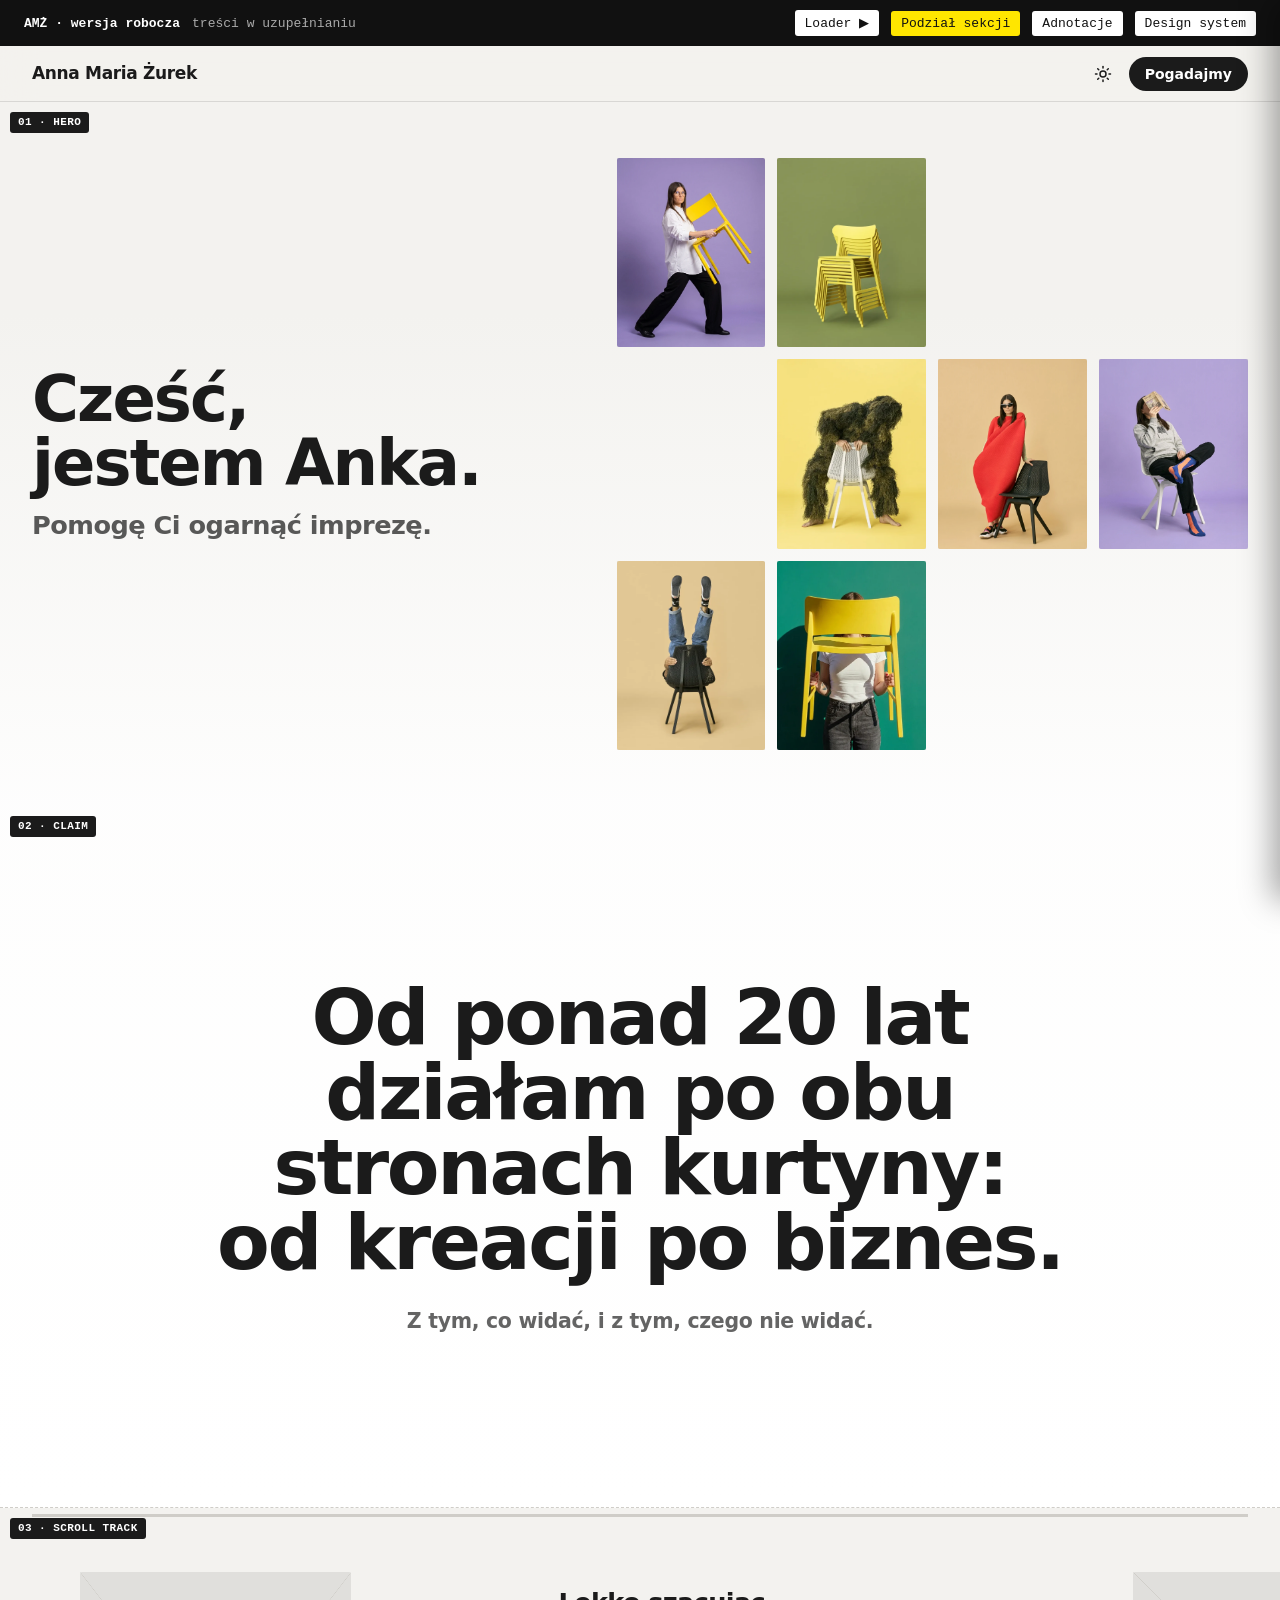
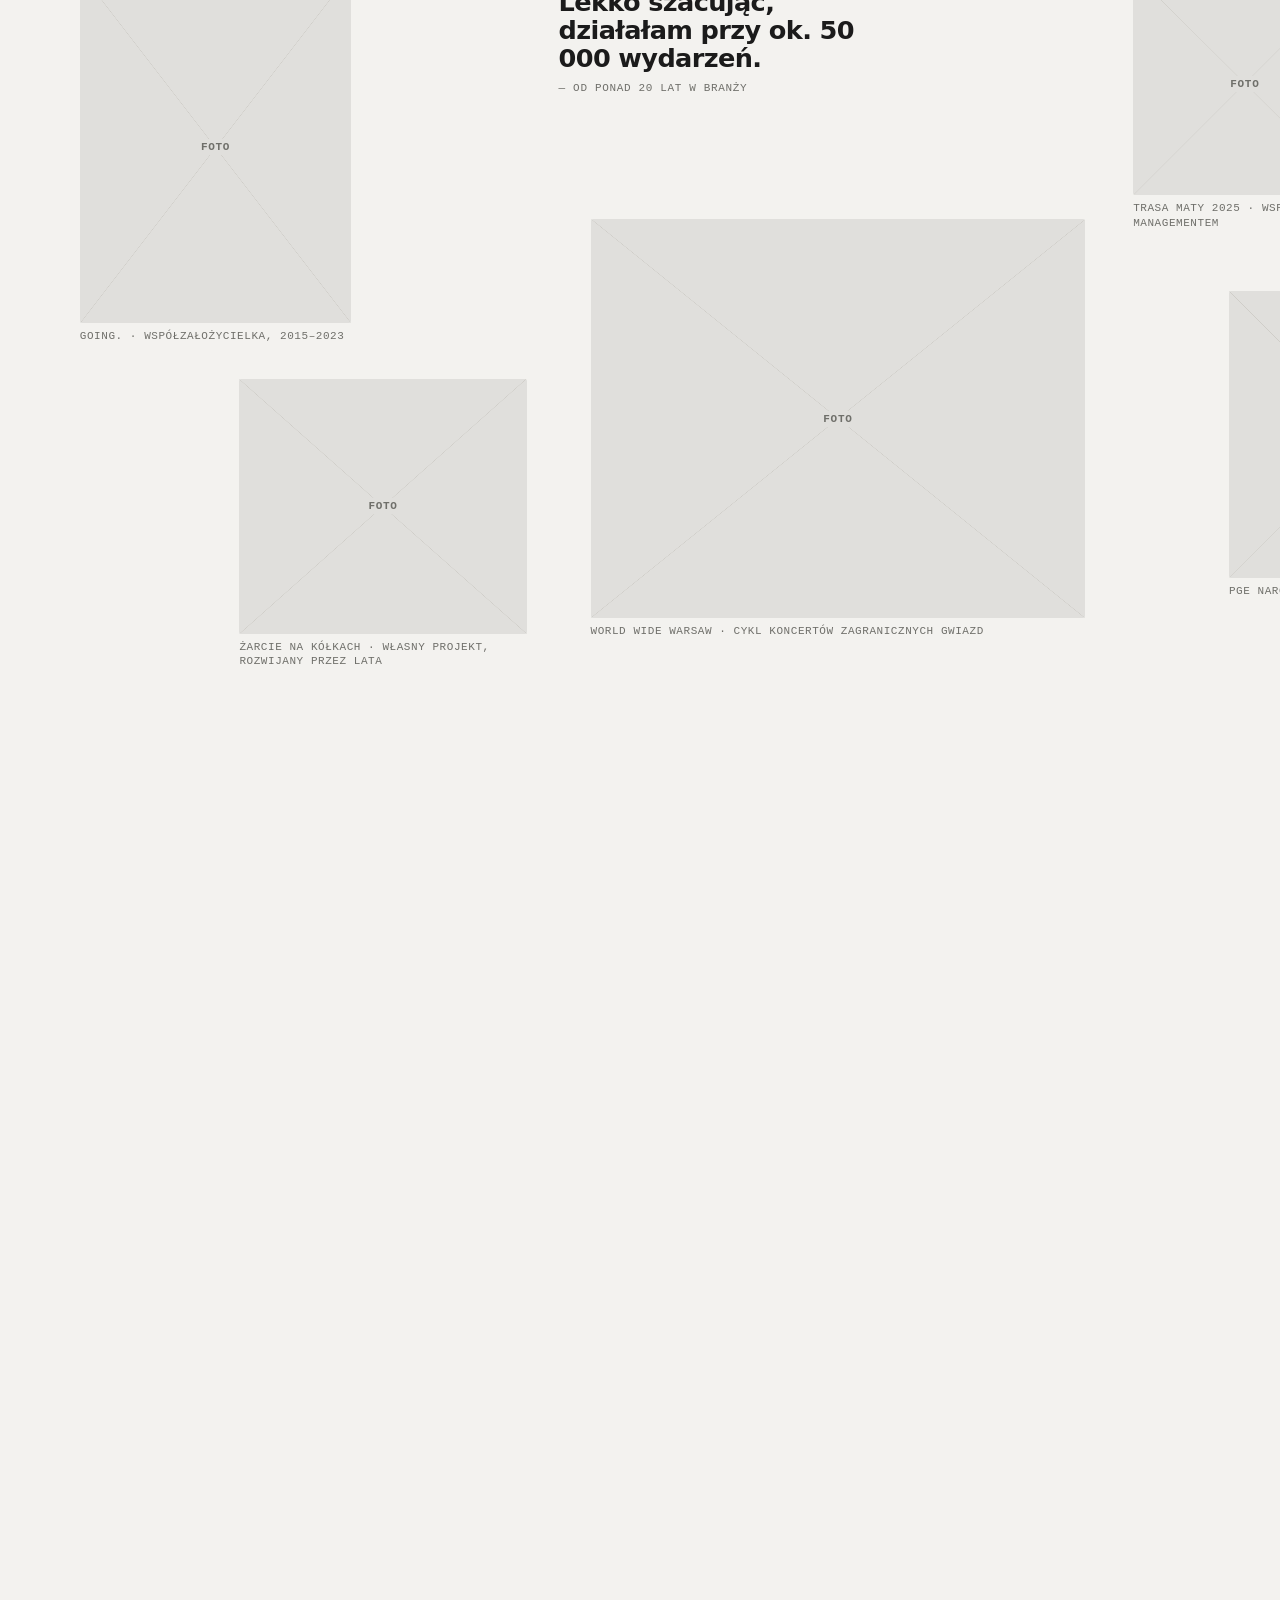
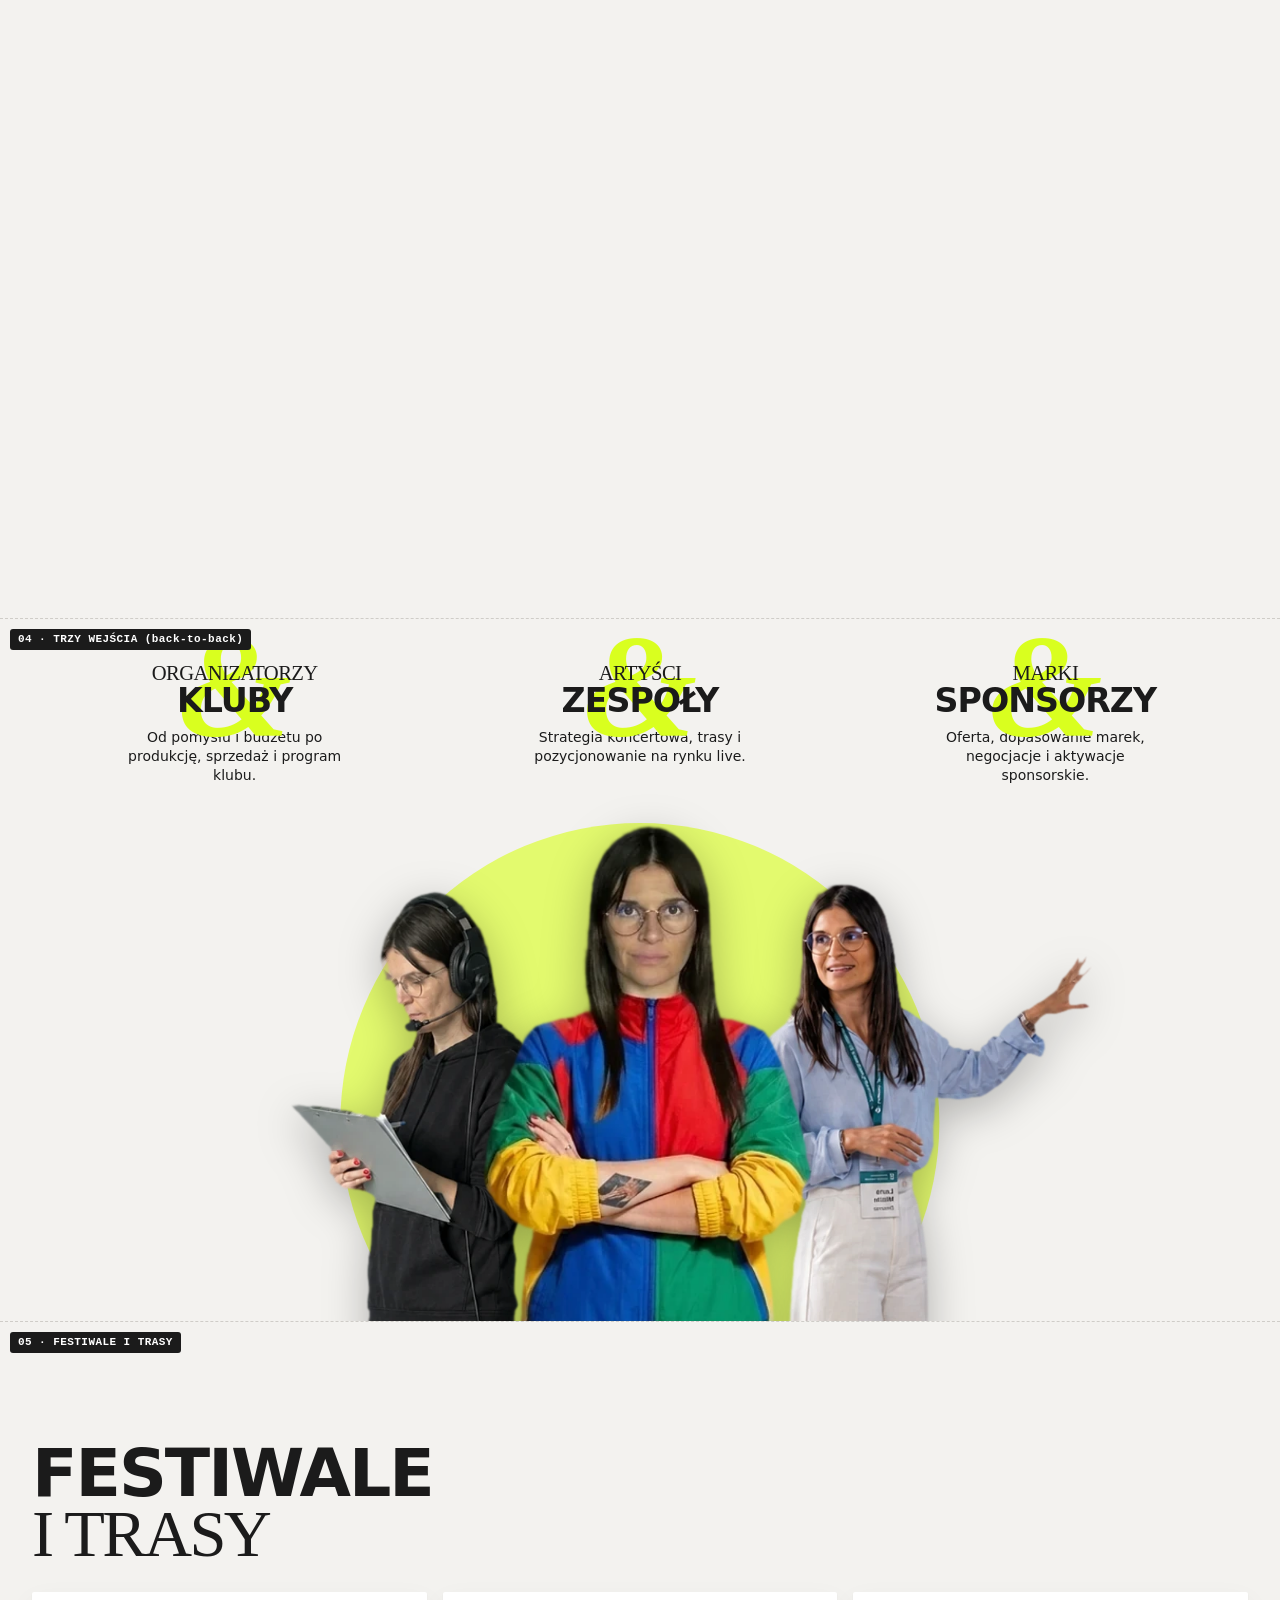
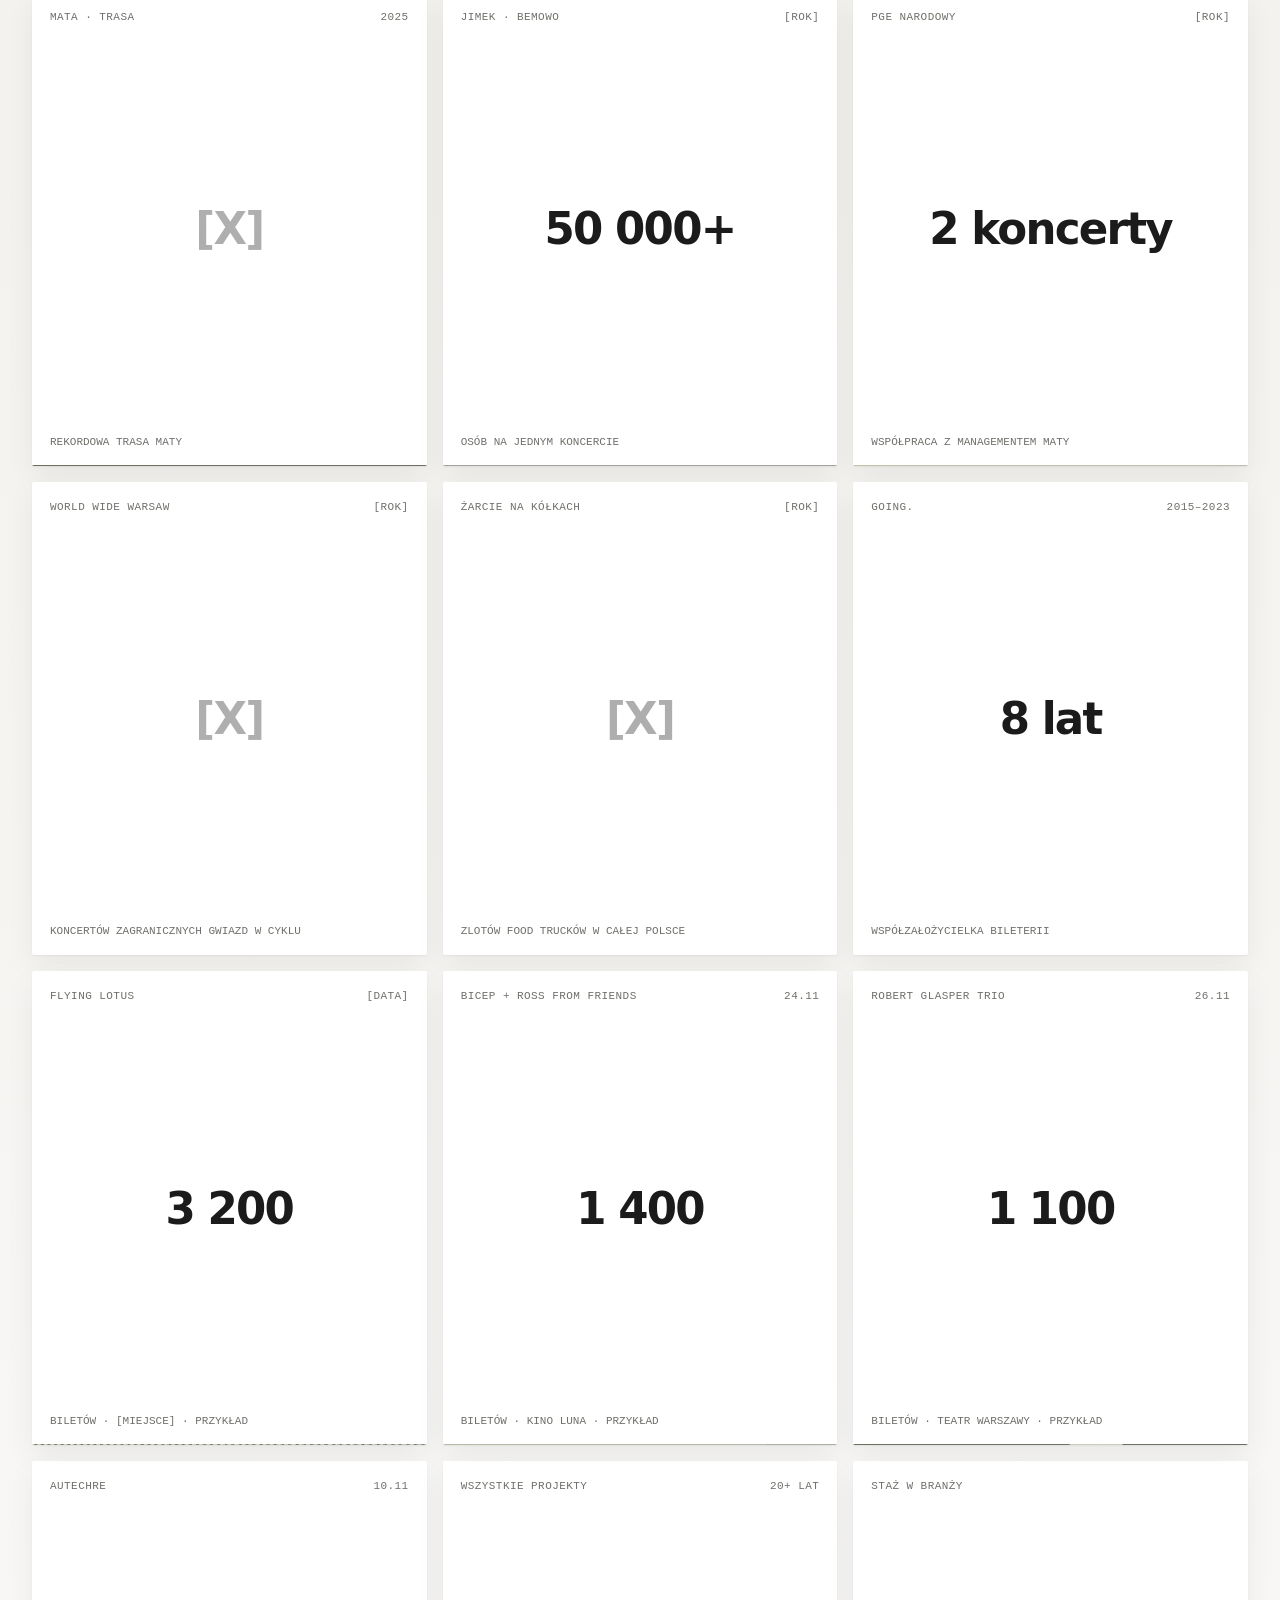
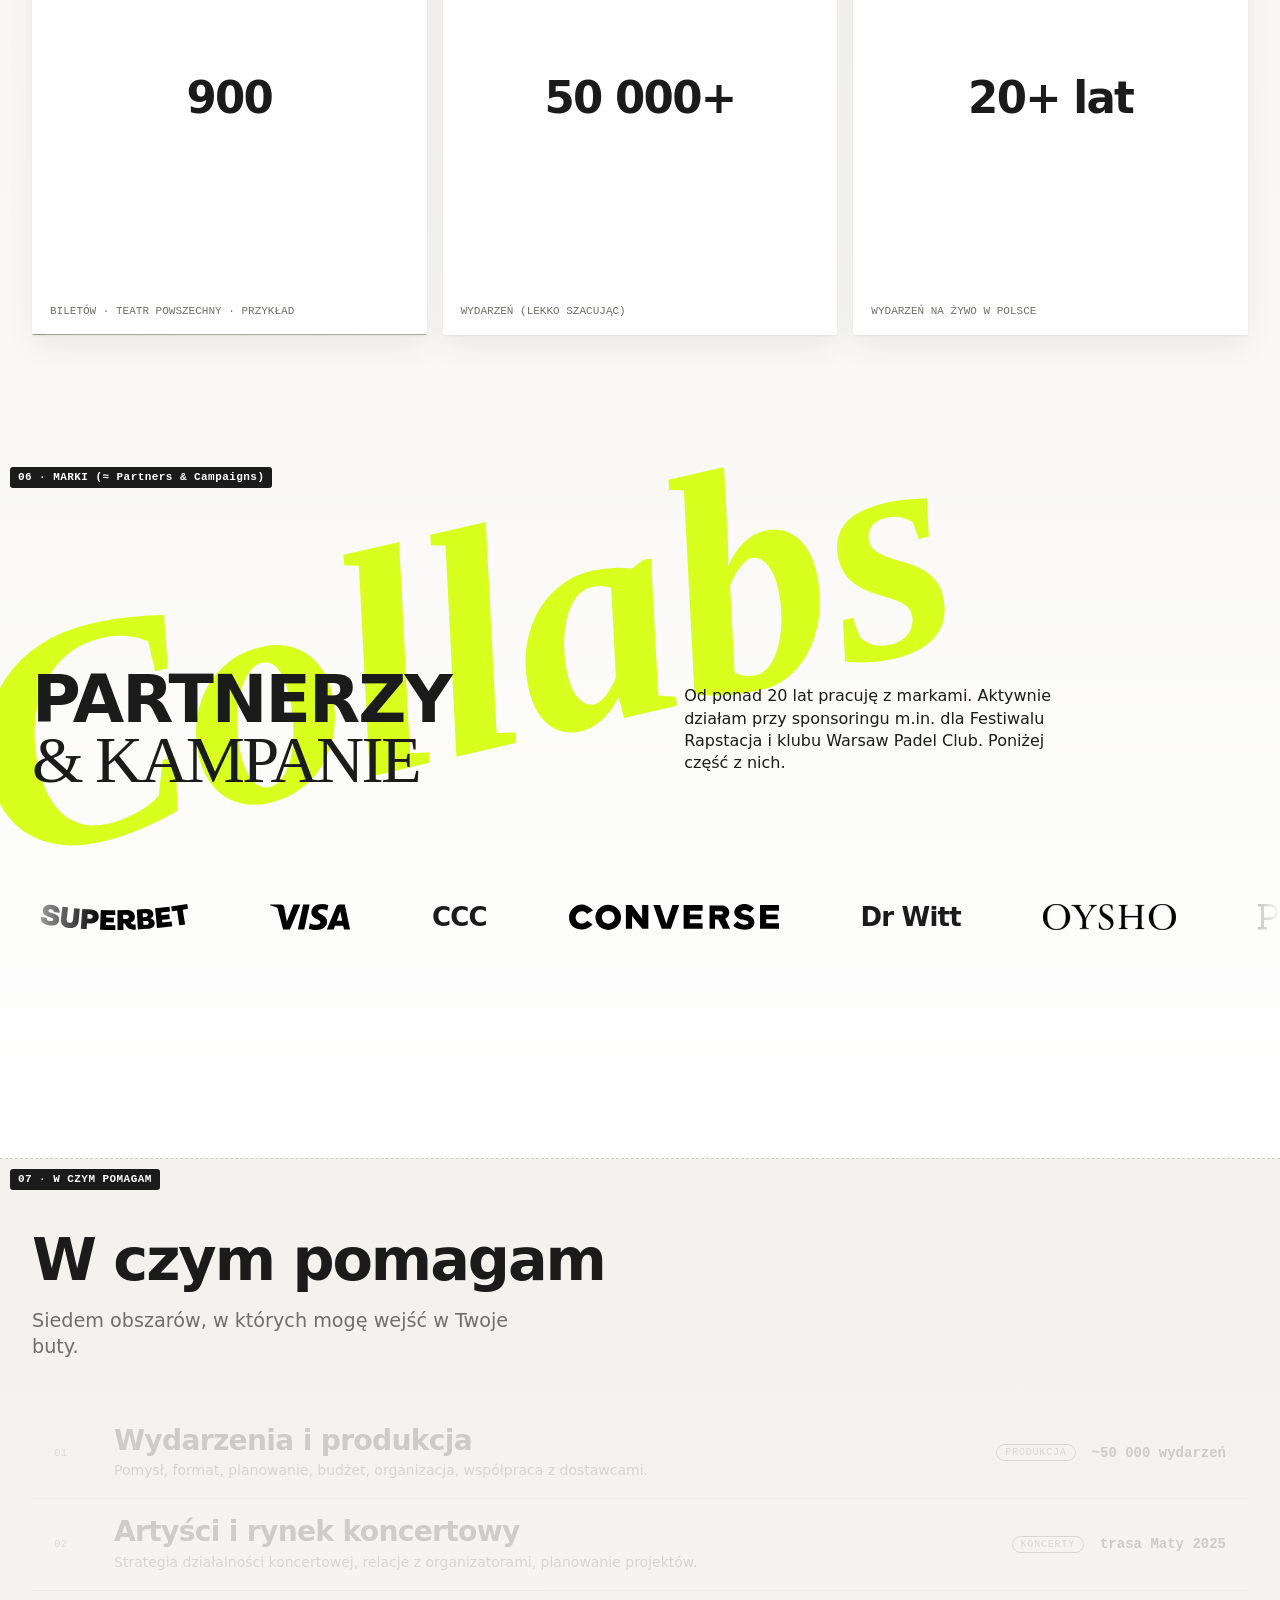
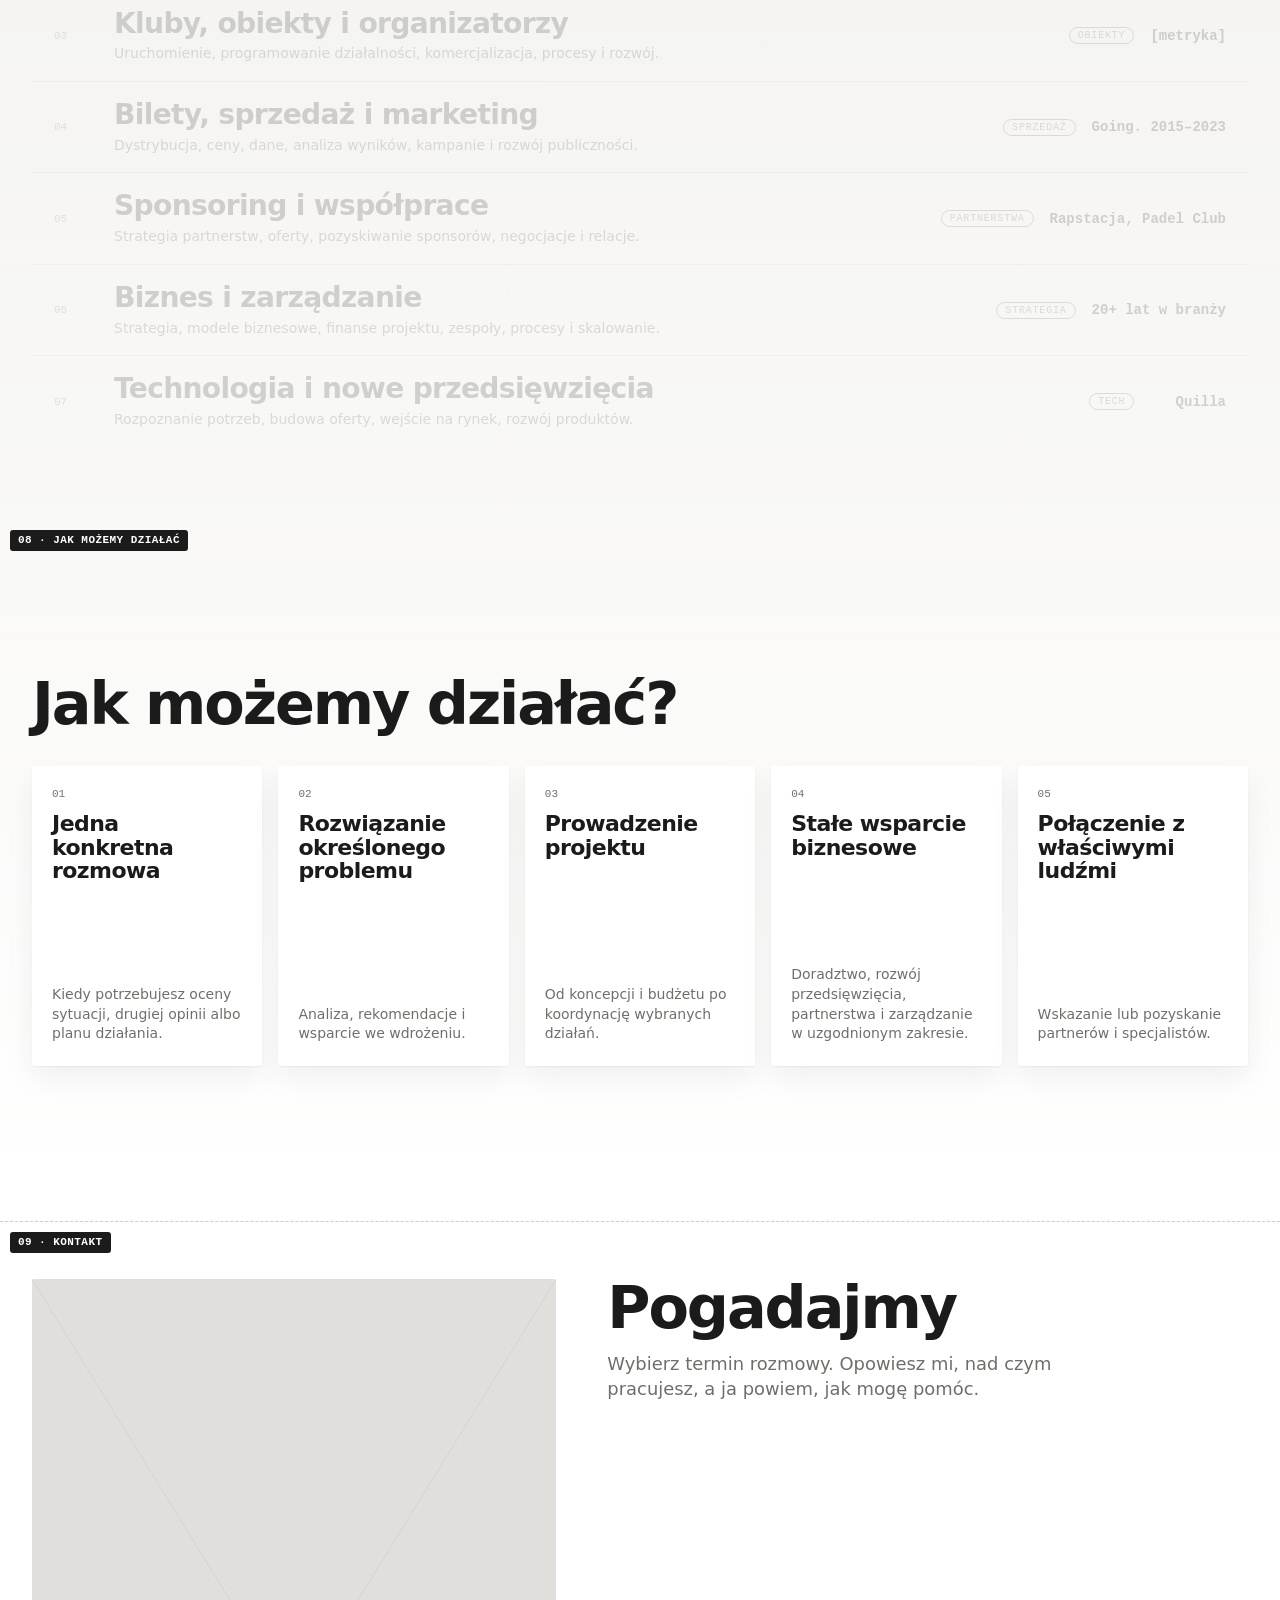
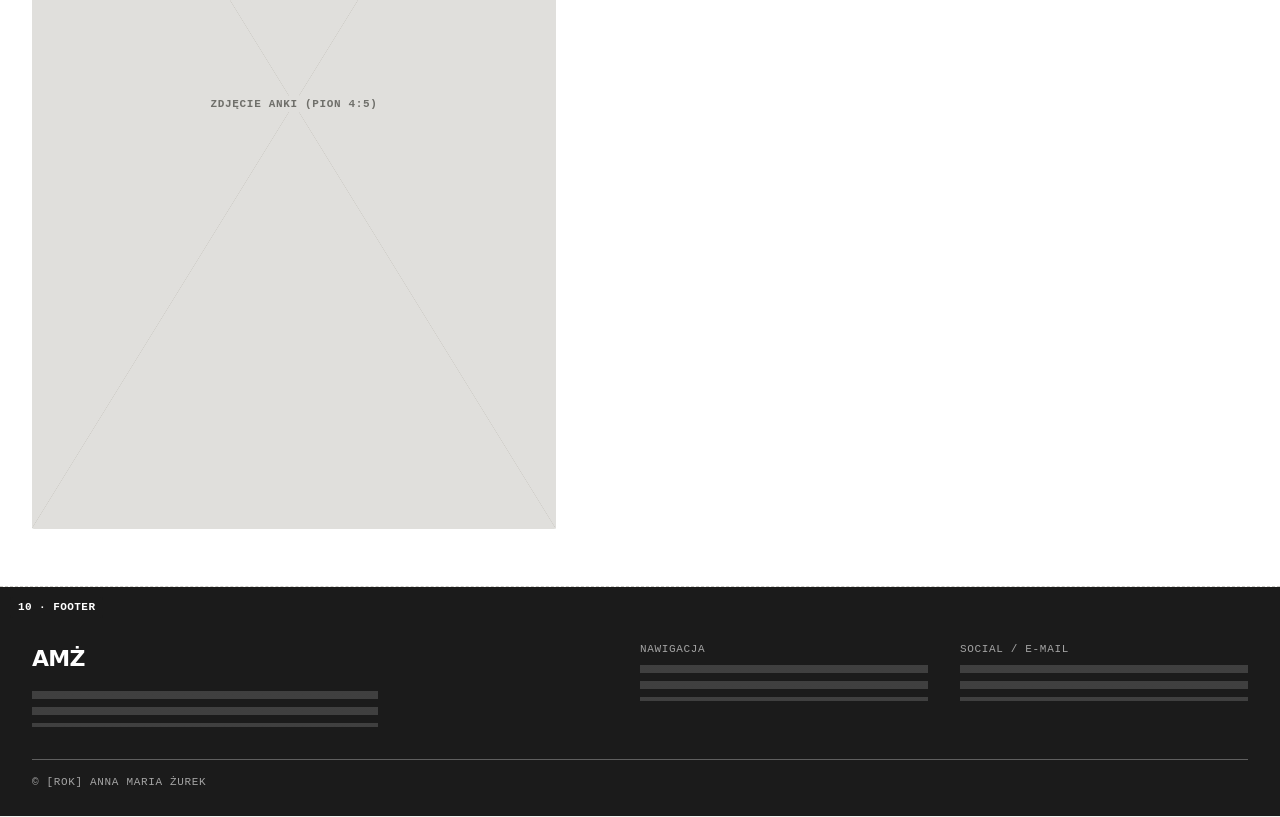
==== commit 7a5735a6: "Disable Pride/Party modes; expandable skills rows with proof links; update gaps Co-Authored-By: Clau" ====
--- a/wireframe/index.html
+++ b/wireframe/index.html
@@ -215,18 +215,30 @@
   .sk-head p{margin:18px 0 0;max-width:42ch;font-size:clamp(16px,1.5vw,20px);line-height:1.35;color:var(--mute)}
   .sk-list{list-style:none;padding:0;margin:clamp(24px,4vw,48px) 0 0}
   .sk-r:last-child{border-bottom-color:transparent}
-  .sk-r{display:grid;grid-template-columns:44px 1fr auto auto auto;align-items:center;gap:16px;padding:18px 22px;border-bottom:1px solid var(--line);position:relative;isolation:isolate;transition:color .25s;opacity:calc(1 - var(--d,1) * .82);will-change:opacity}
+  .sk-r{display:block;border-bottom:1px solid var(--line);position:relative;isolation:isolate;transition:color .25s;opacity:calc(1 - var(--d,1) * .82);will-change:opacity}
+  .sk-h{display:grid;grid-template-columns:44px 1fr auto auto;align-items:center;gap:16px;width:100%;padding:18px 22px;background:none;border:0;color:inherit;font:inherit;text-align:left;cursor:pointer}
+  .sk-h:focus-visible{outline:2px solid var(--ink);outline-offset:-2px;border-radius:var(--radius)}
+  .sk-x{display:grid;grid-template-rows:0fr;transition:grid-template-rows .4s cubic-bezier(.2,.8,.2,1)}
+  .sk-x-c{overflow:hidden;min-height:0}
+  .sk-r.open .sk-x{grid-template-rows:1fr}
+  .sk-x-in{display:grid;grid-template-columns:minmax(0,260px) minmax(0,1fr);gap:28px;padding:6px 22px 26px 60px;align-items:start}
+  .sk-x-ph{aspect-ratio:4/3;width:100%;background:color-mix(in srgb,currentColor 14%,transparent);color:inherit}
+  .sk-x-lead{font:600 clamp(17px,1.6vw,21px)/1.3 var(--font-display);letter-spacing:-.01em;max-width:46ch}
+  .sk-x-sit{list-style:none;margin:14px 0 0;padding:0;display:grid;gap:6px;font-size:14px;line-height:1.35;opacity:.85}
+  .sk-x-sit li{padding-left:16px;position:relative}.sk-x-sit li::before{content:"";position:absolute;left:0;top:.55em;width:6px;height:6px;border-radius:50%;background:currentColor;opacity:.6}
+  .sk-x-act{display:flex;flex-wrap:wrap;align-items:center;gap:18px;margin-top:20px}
+  .sk-x-cta{display:inline-flex;align-items:center;height:42px;padding:0 18px;border-radius:99px;background:var(--pop);color:#14141a;font-weight:600;font-size:14px;text-decoration:none;white-space:nowrap}
+  .sk-x-link{font-size:14px;color:inherit;text-decoration:underline;text-underline-offset:3px;white-space:nowrap}
+  .sk-r.open{opacity:1}
+  .sk-r.open .cp{display:none}
   .sk-r::before{content:"";position:absolute;z-index:-1;left:0;right:0;top:0;bottom:0;border-radius:var(--radius);background:var(--accent-bg);opacity:0;transition:opacity .25s,top .3s cubic-bezier(.2,.8,.2,1),bottom .3s cubic-bezier(.2,.8,.2,1)}
   .sk-r .n{font:11px ui-monospace,monospace;color:inherit;opacity:.6}
   .sk-r .nm{display:block;font:700 clamp(20px,2.2vw,30px)/1.05 var(--font-display);letter-spacing:-.025em}
   .sk-r .cp{display:block;margin-top:6px;font-size:14px;line-height:1.35;opacity:.78;max-width:70ch}
   .sk-r .cat{font:10px ui-monospace,monospace;text-transform:uppercase;letter-spacing:.08em;border:1px solid currentColor;border-radius:99px;padding:2px 8px;opacity:.7;white-space:nowrap}
   .sk-r .mt{font:600 14px ui-monospace,monospace;white-space:nowrap;min-width:9ch;text-align:right}
-  .sk-th{width:0;height:52px;overflow:hidden;transition:width .3s;margin-left:-16px}
   .sk-r.on{opacity:1;color:var(--on-accent);border-bottom-color:transparent;z-index:1}
   .sk-r.on::before{opacity:1;top:-10px;bottom:-10px}
-  .sk-r.on .sk-th{width:78px;margin-left:0}
-  .sk-th .ph{width:78px;height:52px;font-size:9px}
   .sk-guide{display:none;position:fixed;left:0;right:0;border-top:1px dashed #d4451f;z-index:35;pointer-events:none;font:10px ui-monospace,monospace;color:#d4451f}
   .sk-guide span{background:#fff3ee;padding:1px 6px}
   body.notes .sk-guide.vis{display:block}
@@ -313,7 +325,7 @@
     .w-stage{--wh:min(78svh,640px)}
     .w-col{position:relative}.w-stage::before{display:none}
     .w-col:nth-child(n) .w-fig{--k:1;--dy:0;--sx:0px}
-    .sk-r{grid-template-columns:30px 1fr auto;gap:10px;padding:14px 12px}.sk-r .cat,.sk-th{display:none}
+    .sk-h{grid-template-columns:30px 1fr auto;gap:10px;padding:14px 12px}.sk-r .cat{display:none}.sk-x-in{grid-template-columns:1fr;padding:4px 12px 20px 12px;gap:16px}.sk-x-ph{max-width:320px}
     .tiles{grid-template-columns:repeat(2,1fr)}
     .sk-head{grid-template-columns:1fr;gap:12px}
     .b-marq{--ls:.72}.b-top{grid-template-columns:1fr}.how-grid{grid-template-columns:1fr}.p-head{flex-direction:column;align-items:flex-start;gap:10px}
@@ -355,8 +367,10 @@
       <div class="mode" id="mode" role="group" aria-label="Tryb strony">
         <button class="md" data-theme-btn="light" data-tip="Jasny" aria-label="Tryb jasny"><svg class="ic"><use href="#i-sun"/></svg></button>
         <button class="md" data-theme-btn="dark" data-tip="Ciemny" aria-label="Tryb ciemny"><svg class="ic"><use href="#i-moon"/></svg></button>
+        <!-- wyłączone na razie: tryby Pride i Party (style zostają w CSS). Żeby je przywrócić: odkomentuj przyciski i dopisz 'pride','party' do THEMES w skrypcie.
         <button class="md" data-theme-btn="pride" data-tip="Pride" aria-label="Tryb Pride"><svg class="ic"><use href="#i-flag"/></svg></button>
         <button class="md" data-theme-btn="party" data-tip="Party" aria-label="Tryb Party"><svg class="ic"><use href="#i-party-popper"/></svg></button>
+        -->
       </div>
       <a class="nv-cta" href="#kontakt" data-go="kontakt" data-copy="dockCta">Pogadajmy</a>
     </div>
@@ -506,13 +520,62 @@
   </div>
   <div class="in">
     <ul class="sk-list" id="sk-list">
-      <li class="sk-r"><span class="n">01</span><span><b class="nm">Wydarzenia i produkcja</b><span class="cp">Pomysł, format, planowanie, budżet, organizacja, współpraca z dostawcami.</span></span><span class="cat">Produkcja</span><span class="sk-th"><span class="ph"><span>foto</span></span></span><span class="mt">~50 000 wydarzeń</span></li>
-      <li class="sk-r"><span class="n">02</span><span><b class="nm">Artyści i rynek koncertowy</b><span class="cp">Strategia działalności koncertowej, relacje z organizatorami, planowanie projektów.</span></span><span class="cat">Koncerty</span><span class="sk-th"><span class="ph"><span>foto</span></span></span><span class="mt">trasa Maty 2025</span></li>
-      <li class="sk-r"><span class="n">03</span><span><b class="nm">Kluby, obiekty i organizatorzy</b><span class="cp">Uruchomienie, programowanie działalności, komercjalizacja, procesy i rozwój.</span></span><span class="cat">Obiekty</span><span class="sk-th"><span class="ph"><span>foto</span></span></span><span class="mt">[metryka]</span></li>
-      <li class="sk-r"><span class="n">04</span><span><b class="nm">Bilety, sprzedaż i marketing</b><span class="cp">Dystrybucja, ceny, dane, analiza wyników, kampanie i rozwój publiczności.</span></span><span class="cat">Sprzedaż</span><span class="sk-th"><span class="ph"><span>foto</span></span></span><span class="mt">Going. 2015–2023</span></li>
-      <li class="sk-r"><span class="n">05</span><span><b class="nm">Sponsoring i współprace</b><span class="cp">Strategia partnerstw, oferty, pozyskiwanie sponsorów, negocjacje i relacje.</span></span><span class="cat">Partnerstwa</span><span class="sk-th"><span class="ph"><span>foto</span></span></span><span class="mt">Rapstacja, Padel Club</span></li>
-      <li class="sk-r"><span class="n">06</span><span><b class="nm">Biznes i zarządzanie</b><span class="cp">Strategia, modele biznesowe, finanse projektu, zespoły, procesy i skalowanie.</span></span><span class="cat">Strategia</span><span class="sk-th"><span class="ph"><span>foto</span></span></span><span class="mt">20+ lat w branży</span></li>
-      <li class="sk-r"><span class="n">07</span><span><b class="nm">Technologia i nowe przedsięwzięcia</b><span class="cp">Rozpoznanie potrzeb, budowa oferty, wejście na rynek, rozwój produktów.</span></span><span class="cat">Tech</span><span class="sk-th"><span class="ph"><span>foto</span></span></span><span class="mt">Quilla</span></li>
+      <li class="sk-r">
+        <button class="sk-h" type="button" aria-expanded="false" aria-controls="skx-01"><span class="n">01</span><span><b class="nm">Wydarzenia i produkcja</b><span class="cp">Pomysł, format, planowanie, budżet, organizacja, współpraca z dostawcami.</span></span><span class="cat">Produkcja</span><span class="mt">~50 000 wydarzeń</span></button>
+        <div class="sk-x" id="skx-01" inert><div class="sk-x-c"><div class="sk-x-in">
+          <div class="ph sk-x-ph"><span>zdjęcie</span></div>
+          <div class="sk-x-t"><p class="sk-x-lead">Od pomysłu na format po dzień wydarzenia: budżet, harmonogram, dostawcy i ludzie na miejscu.</p><ul class="sk-x-sit"><li>Planujesz wydarzenie i potrzebujesz kogoś, kto ogarnie całość</li><li>Masz pomysł, ale brakuje budżetu i planu</li><li>Produkcja wymyka się spod kontroli tuż przed terminem</li></ul>
+            <div class="sk-x-act"><a class="sk-x-cta" href="#kontakt" data-go="kontakt">Pogadajmy o tym →</a><a class="sk-x-link" href="#festiwale" data-go="festiwale">Zobacz festiwale i trasy ↓</a></div></div>
+        </div></div></div>
+      </li>
+      <li class="sk-r">
+        <button class="sk-h" type="button" aria-expanded="false" aria-controls="skx-02"><span class="n">02</span><span><b class="nm">Artyści i rynek koncertowy</b><span class="cp">Strategia działalności koncertowej, relacje z organizatorami, planowanie projektów.</span></span><span class="cat">Koncerty</span><span class="mt">trasa Maty 2025</span></button>
+        <div class="sk-x" id="skx-02" inert><div class="sk-x-c"><div class="sk-x-in">
+          <div class="ph sk-x-ph"><span>zdjęcie</span></div>
+          <div class="sk-x-t"><p class="sk-x-lead">Strategia działalności koncertowej, kontakty z organizatorami i planowanie projektów, tras i występów.</p><ul class="sk-x-sit"><li>Artysta lub management wchodzi na rynek koncertowy</li><li>Trasa wymaga porządku w planie i relacjach z organizatorami</li><li>Chcesz zamienić jedno wydarzenie w stałą działalność</li></ul>
+            <div class="sk-x-act"><a class="sk-x-cta" href="#kontakt" data-go="kontakt">Pogadajmy o tym →</a><a class="sk-x-link" href="#festiwale" data-go="festiwale">Zobacz festiwale i trasy ↓</a></div></div>
+        </div></div></div>
+      </li>
+      <li class="sk-r">
+        <button class="sk-h" type="button" aria-expanded="false" aria-controls="skx-03"><span class="n">03</span><span><b class="nm">Kluby, obiekty i organizatorzy</b><span class="cp">Uruchomienie, programowanie działalności, komercjalizacja, procesy i rozwój.</span></span><span class="cat">Obiekty</span><span class="mt">[metryka]</span></button>
+        <div class="sk-x" id="skx-03" inert><div class="sk-x-c"><div class="sk-x-in">
+          <div class="ph sk-x-ph"><span>zdjęcie</span></div>
+          <div class="sk-x-t"><p class="sk-x-lead">Uruchomienie klubu lub obiektu, program, komercjalizacja i procesy, które pozwalają mu rosnąć.</p><ul class="sk-x-sit"><li>Otwierasz miejsce i potrzebujesz programu oraz modelu działania</li><li>Obiekt działa, ale nie zarabia tak, jak powinien</li><li>Zespół i procesy nie nadążają za rozwojem</li></ul>
+            <div class="sk-x-act"><a class="sk-x-cta" href="#kontakt" data-go="kontakt">Pogadajmy o tym →</a><a class="sk-x-link" href="#festiwale" data-go="festiwale">Zobacz festiwale i trasy ↓</a></div></div>
+        </div></div></div>
+      </li>
+      <li class="sk-r">
+        <button class="sk-h" type="button" aria-expanded="false" aria-controls="skx-04"><span class="n">04</span><span><b class="nm">Bilety, sprzedaż i marketing</b><span class="cp">Dystrybucja, ceny, dane, analiza wyników, kampanie i rozwój publiczności.</span></span><span class="cat">Sprzedaż</span><span class="mt">Going. 2015–2023</span></button>
+        <div class="sk-x" id="skx-04" inert><div class="sk-x-c"><div class="sk-x-in">
+          <div class="ph sk-x-ph"><span>zdjęcie</span></div>
+          <div class="sk-x-t"><p class="sk-x-lead">Dystrybucja, ceny, analiza danych i kampanie, które budują publiczność.</p><ul class="sk-x-sit"><li>Sprzedaż biletów stoi albo spada</li><li>Nie wiesz, które działania naprawdę sprzedają</li><li>Chcesz zbudować stałą publiczność</li></ul>
+            <div class="sk-x-act"><a class="sk-x-cta" href="#kontakt" data-go="kontakt">Pogadajmy o tym →</a><a class="sk-x-link" href="#festiwale" data-go="festiwale">Zobacz festiwale i trasy ↓</a></div></div>
+        </div></div></div>
+      </li>
+      <li class="sk-r">
+        <button class="sk-h" type="button" aria-expanded="false" aria-controls="skx-05"><span class="n">05</span><span><b class="nm">Sponsoring i współprace</b><span class="cp">Strategia partnerstw, oferty, pozyskiwanie sponsorów, negocjacje i relacje.</span></span><span class="cat">Partnerstwa</span><span class="mt">Rapstacja, Padel Club</span></button>
+        <div class="sk-x" id="skx-05" inert><div class="sk-x-c"><div class="sk-x-in">
+          <div class="ph sk-x-ph"><span>zdjęcie</span></div>
+          <div class="sk-x-t"><p class="sk-x-lead">Strategia partnerstw, oferty dla sponsorów, negocjacje i opieka nad relacjami.</p><ul class="sk-x-sit"><li>Szukasz sponsorów, a oferta nie przyciąga</li><li>Marka chce wejść w wydarzenia i nie wie jak</li><li>Współpraca wymaga negocjacji i dopilnowania szczegółów</li></ul>
+            <div class="sk-x-act"><a class="sk-x-cta" href="#kontakt" data-go="kontakt">Pogadajmy o tym →</a><a class="sk-x-link" href="#marki" data-go="marki">Zobacz partnerów i kampanie ↓</a></div></div>
+        </div></div></div>
+      </li>
+      <li class="sk-r">
+        <button class="sk-h" type="button" aria-expanded="false" aria-controls="skx-06"><span class="n">06</span><span><b class="nm">Biznes i zarządzanie</b><span class="cp">Strategia, modele biznesowe, finanse projektu, zespoły, procesy i skalowanie.</span></span><span class="cat">Strategia</span><span class="mt">20+ lat w branży</span></button>
+        <div class="sk-x" id="skx-06" inert><div class="sk-x-c"><div class="sk-x-in">
+          <div class="ph sk-x-ph"><span>zdjęcie</span></div>
+          <div class="sk-x-t"><p class="sk-x-lead">Strategia, model biznesowy, finanse projektu, zespoły i skalowanie.</p><ul class="sk-x-sit"><li>Projekt rośnie i trzeba nim zarządzać inaczej</li><li>Potrzebujesz drugiej opinii przed ważną decyzją</li><li>Finanse i procesy wymagają uporządkowania</li></ul>
+            <div class="sk-x-act"><a class="sk-x-cta" href="#kontakt" data-go="kontakt">Pogadajmy o tym →</a><a class="sk-x-link" href="#profil" data-go="profil">Zobacz, kim jestem ↓</a></div></div>
+        </div></div></div>
+      </li>
+      <li class="sk-r">
+        <button class="sk-h" type="button" aria-expanded="false" aria-controls="skx-07"><span class="n">07</span><span><b class="nm">Technologia i nowe przedsięwzięcia</b><span class="cp">Rozpoznanie potrzeb, budowa oferty, wejście na rynek, rozwój produktów.</span></span><span class="cat">Tech</span><span class="mt">Quilla</span></button>
+        <div class="sk-x" id="skx-07" inert><div class="sk-x-c"><div class="sk-x-in">
+          <div class="ph sk-x-ph"><span>zdjęcie</span></div>
+          <div class="sk-x-t"><p class="sk-x-lead">Rozpoznanie potrzeb, budowa oferty, wejście na rynek i rozwój produktów.</p><ul class="sk-x-sit"><li>Masz pomysł na produkt i nie wiesz, jak go sprawdzić</li><li>Wchodzisz na nowy rynek</li><li>Produkt potrzebuje oferty i planu rozwoju</li></ul>
+            <div class="sk-x-act"><a class="sk-x-cta" href="#kontakt" data-go="kontakt">Pogadajmy o tym →</a><a class="sk-x-link" href="#profil" data-go="profil">Zobacz, kim jestem ↓</a></div></div>
+        </div></div></div>
+      </li>
     </ul>
   </div>
   <div class="sk-guide" id="sk-guide"><span>trigger · środek ekranu</span></div>
@@ -582,7 +645,7 @@
 
 <script>
 (function(){
-  var THEMES=['light','dark','pride','party'];
+  var THEMES=['light','dark'];/* pride i party wyłączone; patrz komentarz przy przełączniku trybów */
   var FONTS=[
     ['Z motywu',''],
     ['Sans (system)','ui-sans-serif,system-ui,-apple-system,"Helvetica Neue",sans-serif'],
@@ -756,7 +819,7 @@
       var top=HDR(),y=top+(window.innerHeight-top)/2,sr=sec.getBoundingClientRect();
       guide.style.top=y+'px';guide.classList.toggle('vis',sr.top<window.innerHeight&&sr.bottom>top);
       var range=window.innerHeight*.45;
-      rows.forEach(function(r){var b=r.getBoundingClientRect();r.classList.toggle('on',b.top<=y&&b.bottom>y);var d=Math.min(1,Math.pow(Math.abs((b.top+b.bottom)/2-y)/range,1.15));r.style.setProperty('--d',d.toFixed(3))});
+      rows.forEach(function(r){var b=r.getBoundingClientRect();var op=r.classList.contains('open');r.classList.toggle('on',op||(b.top<=y&&b.bottom>y));var d=op?0:Math.min(1,Math.pow(Math.abs((b.top+b.bottom)/2-y)/range,1.15));r.style.setProperty('--d',d.toFixed(3))});
     }
     var list=document.getElementById('sk-list');
     function fit(){
@@ -767,6 +830,16 @@
       upd();
     }
     function req(){if(!tick){tick=true;requestAnimationFrame(upd)}}
+    function follow(){var t0=performance.now();(function f(){upd();if(performance.now()-t0<520)requestAnimationFrame(f)})()}
+    rows.forEach(function(r){
+      var h=r.querySelector('.sk-h'),x=r.querySelector('.sk-x');
+      h.addEventListener('click',function(){
+        var open=!r.classList.contains('open');
+        rows.forEach(function(o){o.classList.remove('open');o.querySelector('.sk-h').setAttribute('aria-expanded','false');o.querySelector('.sk-x').inert=true});
+        if(open){r.classList.add('open');h.setAttribute('aria-expanded','true');x.inert=false}
+        follow();
+      });
+    });
     window.addEventListener('scroll',req,{passive:true});window.addEventListener('resize',fit);window.addEventListener('load',fit);
     document.addEventListener('input',function(){setTimeout(fit,0)});
     fit();
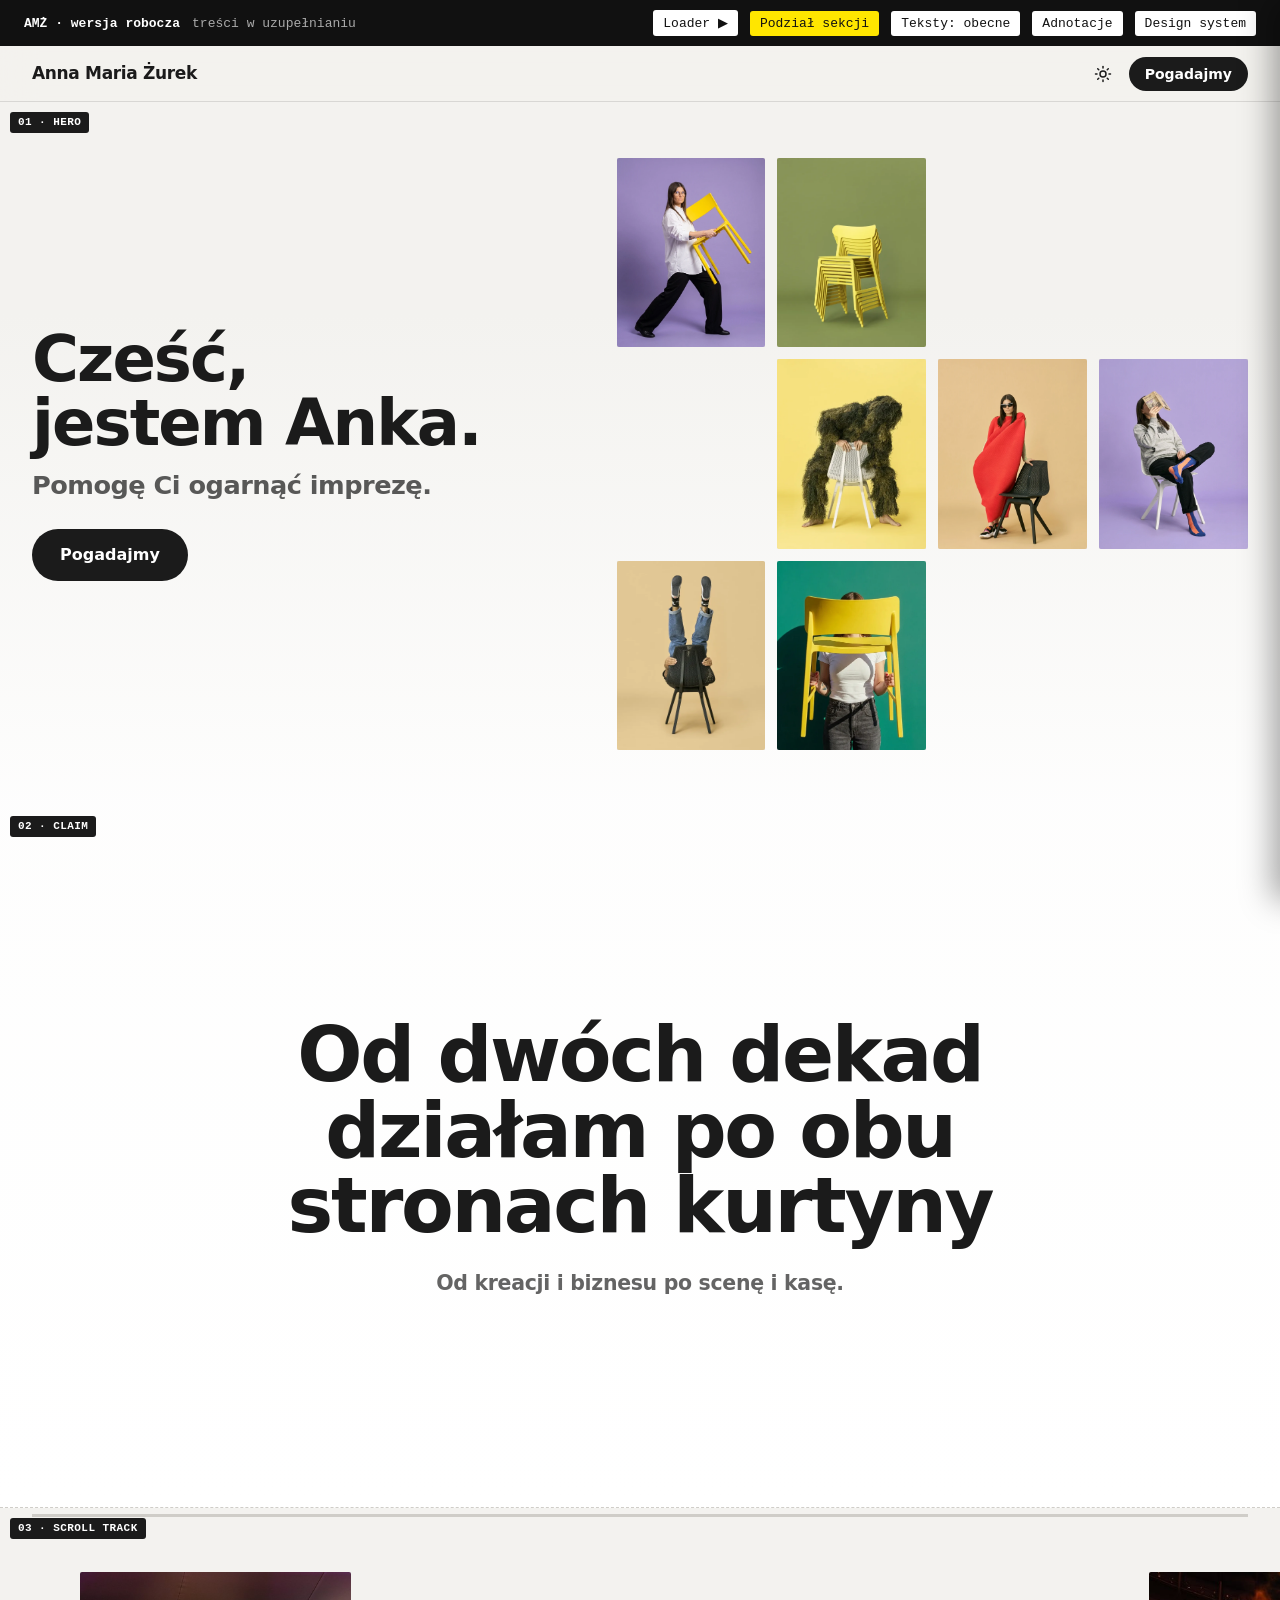
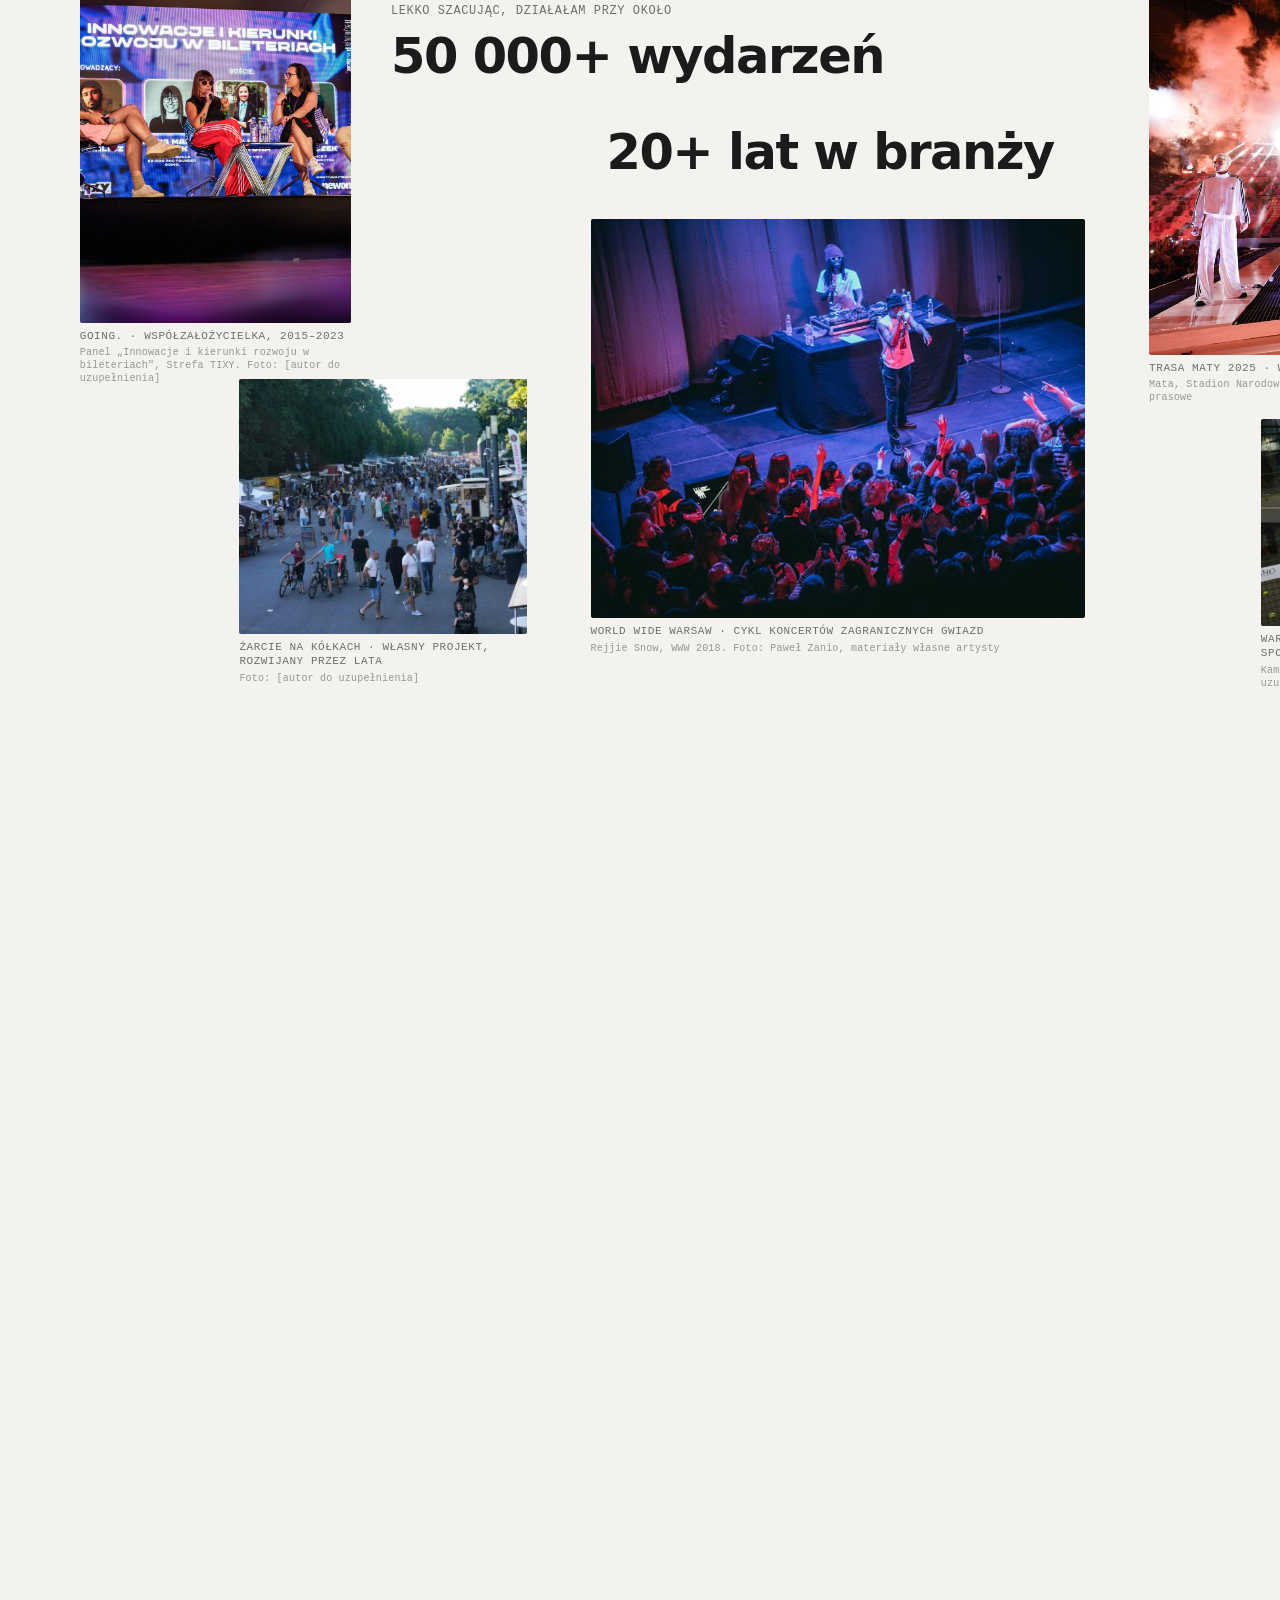
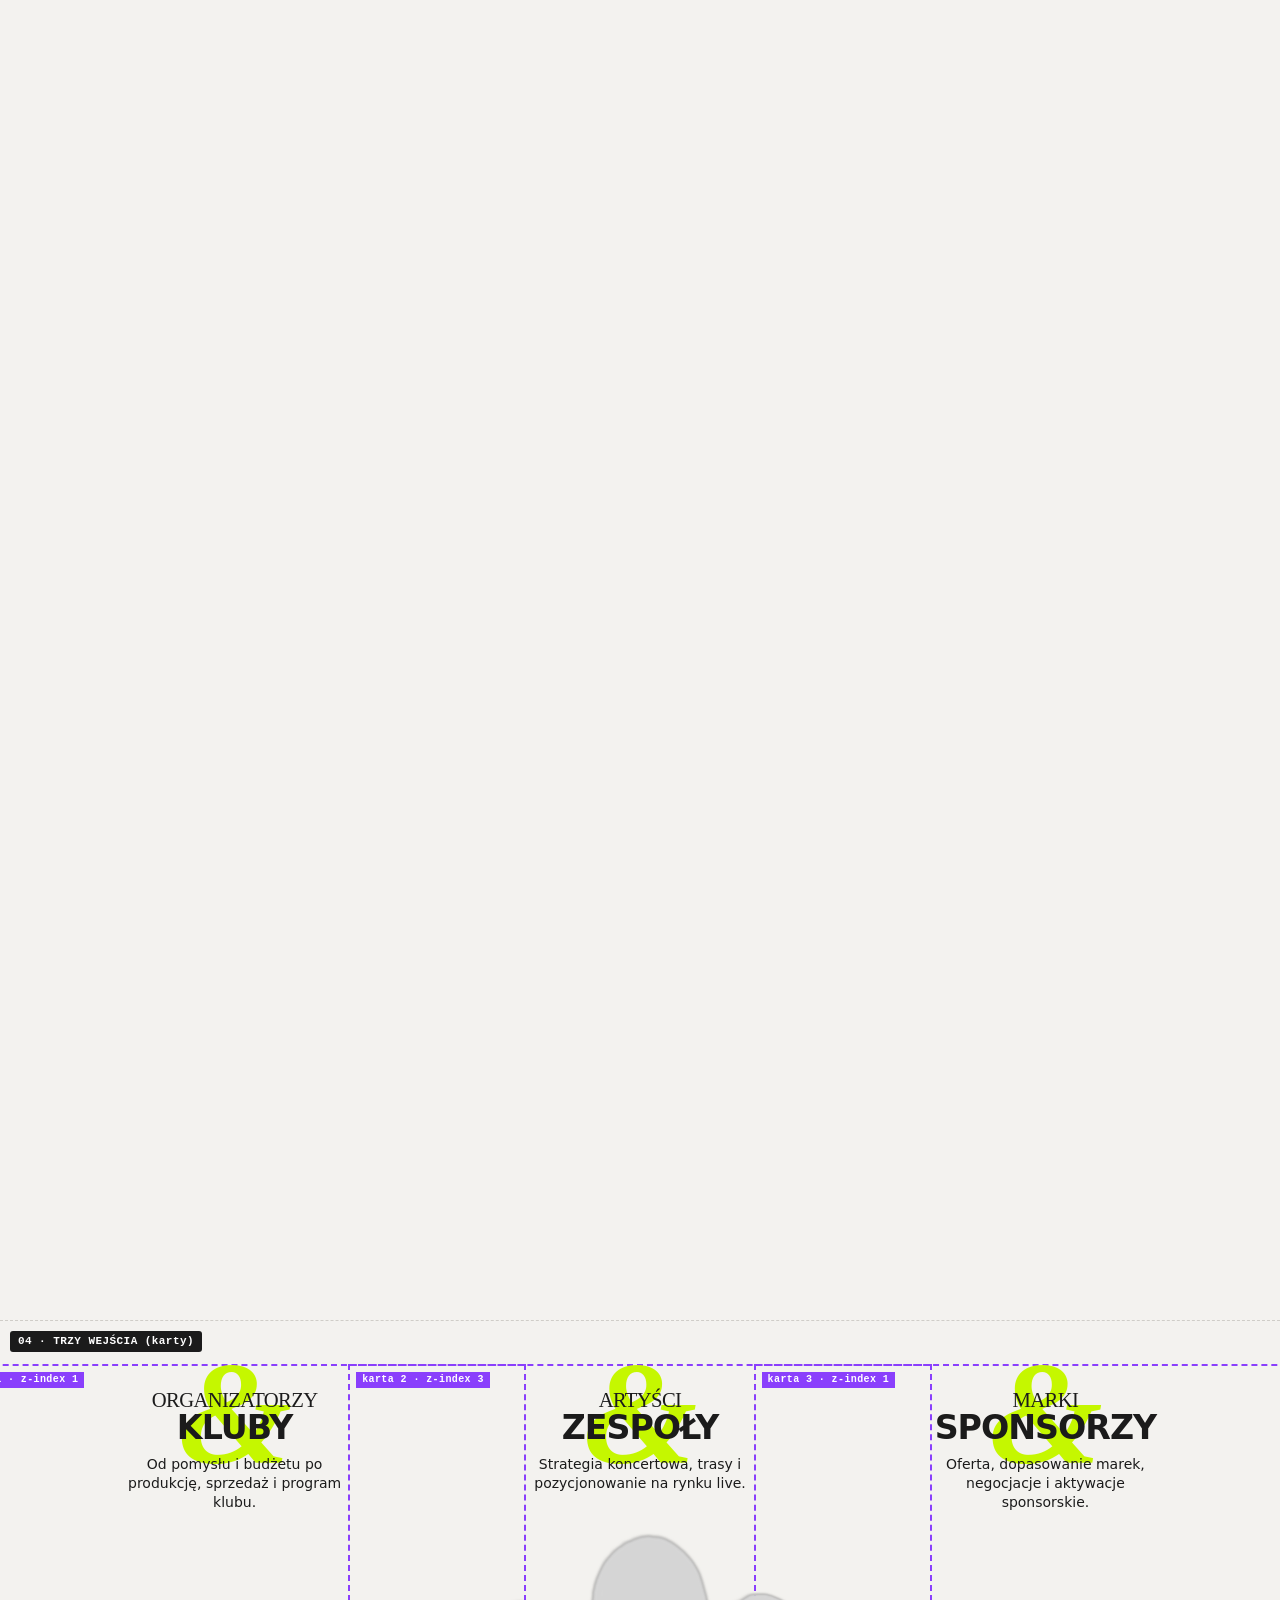
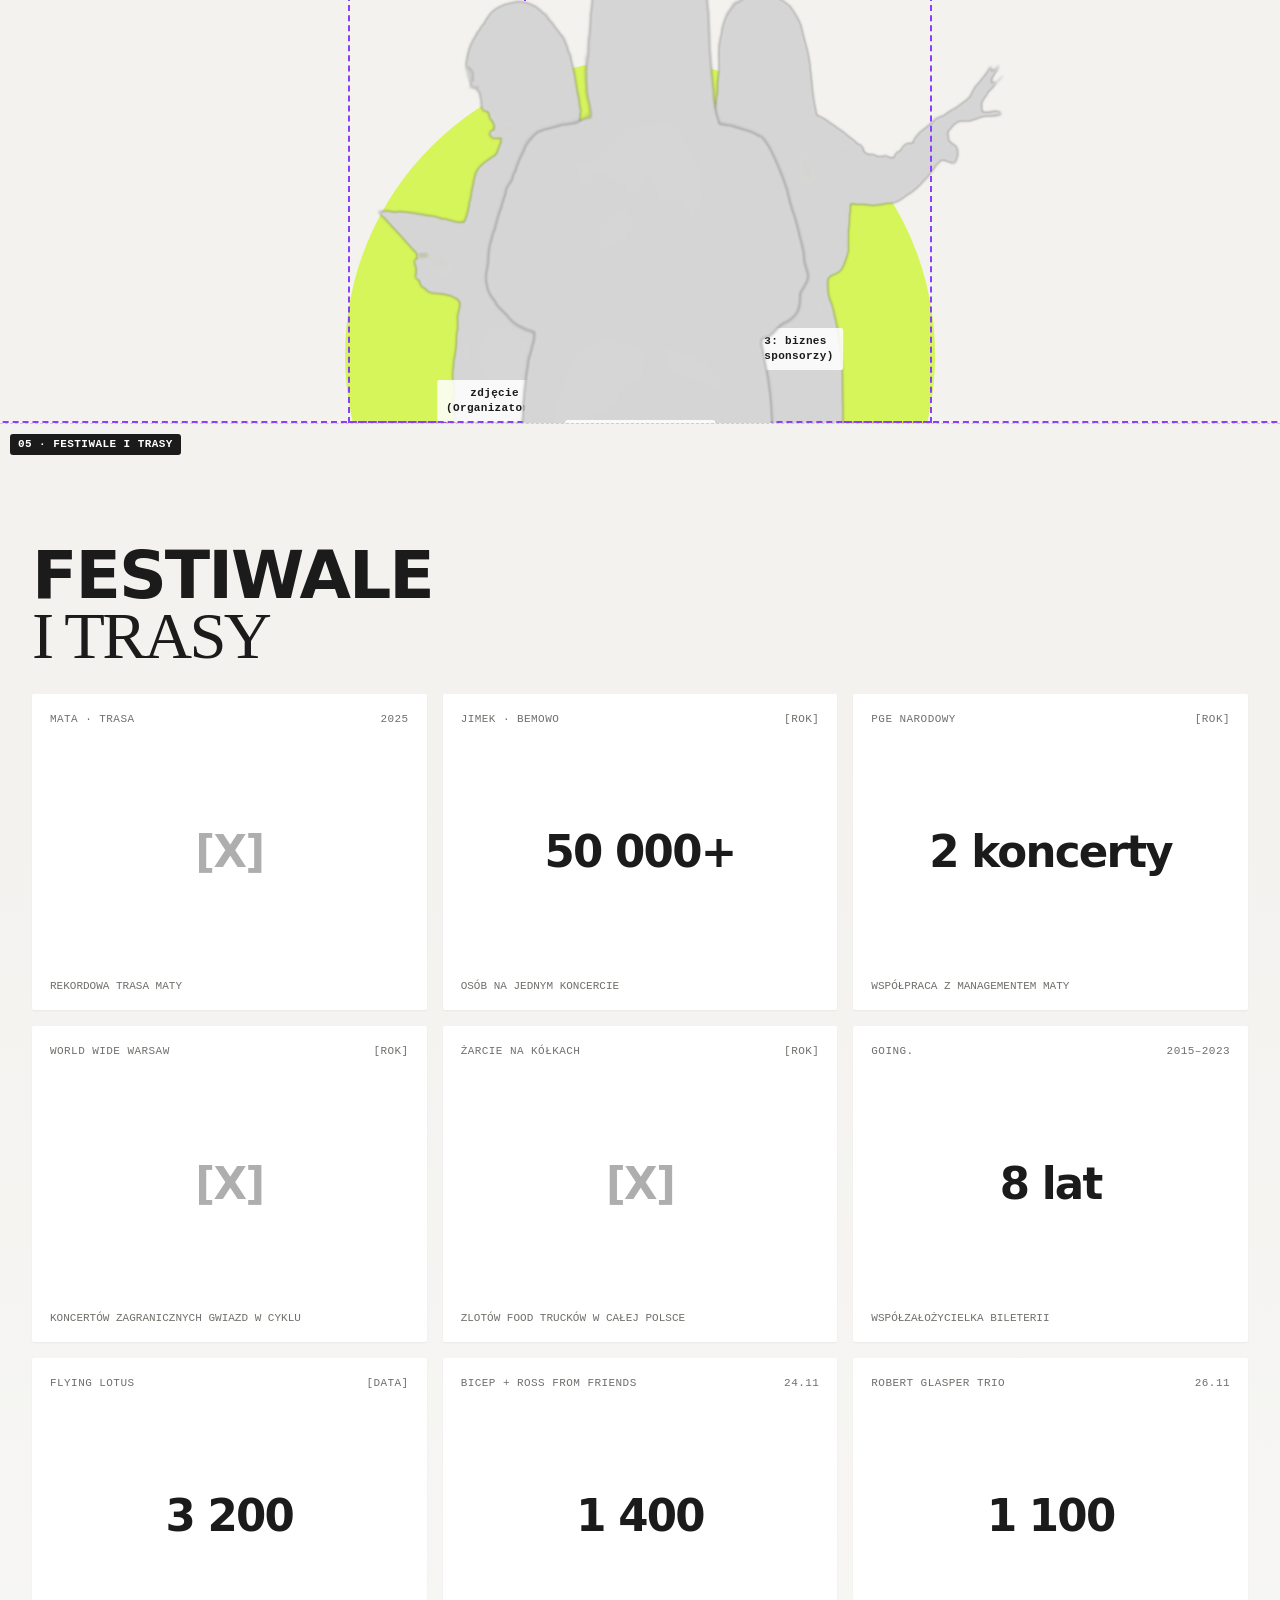
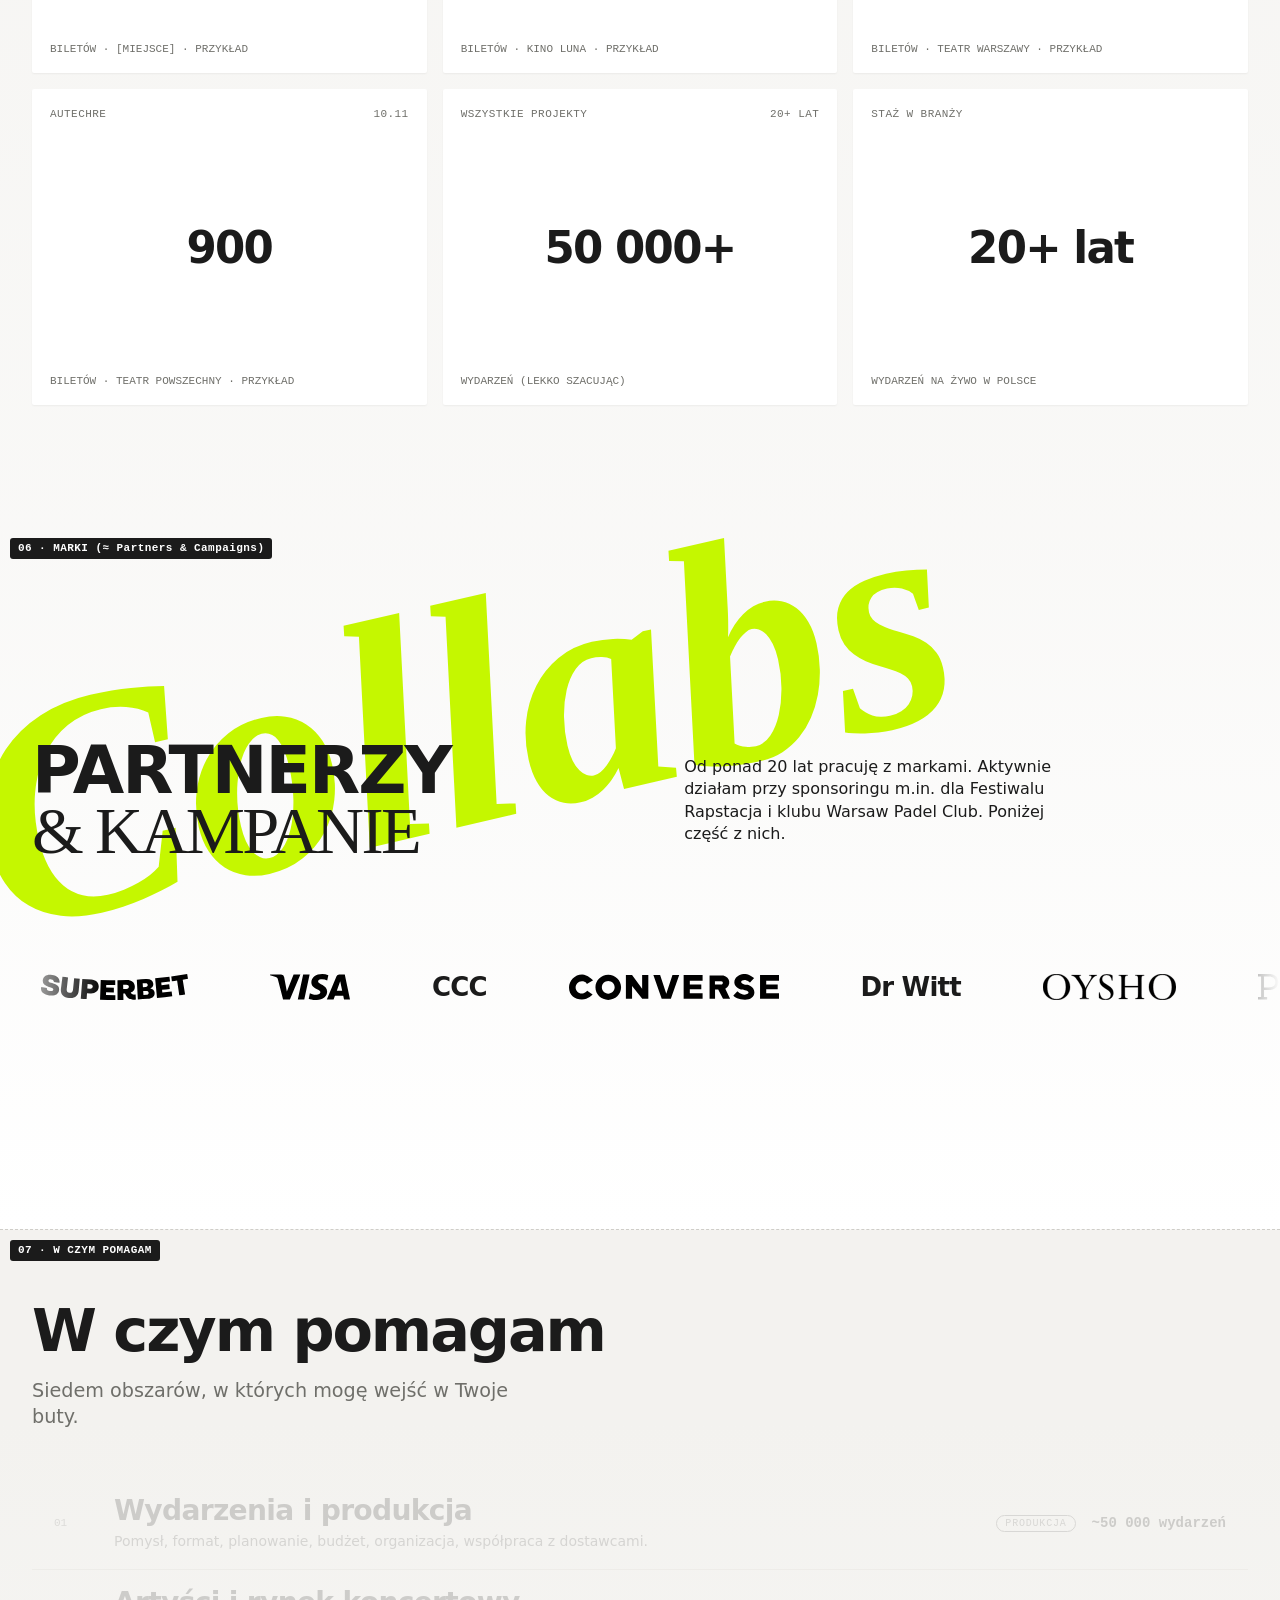
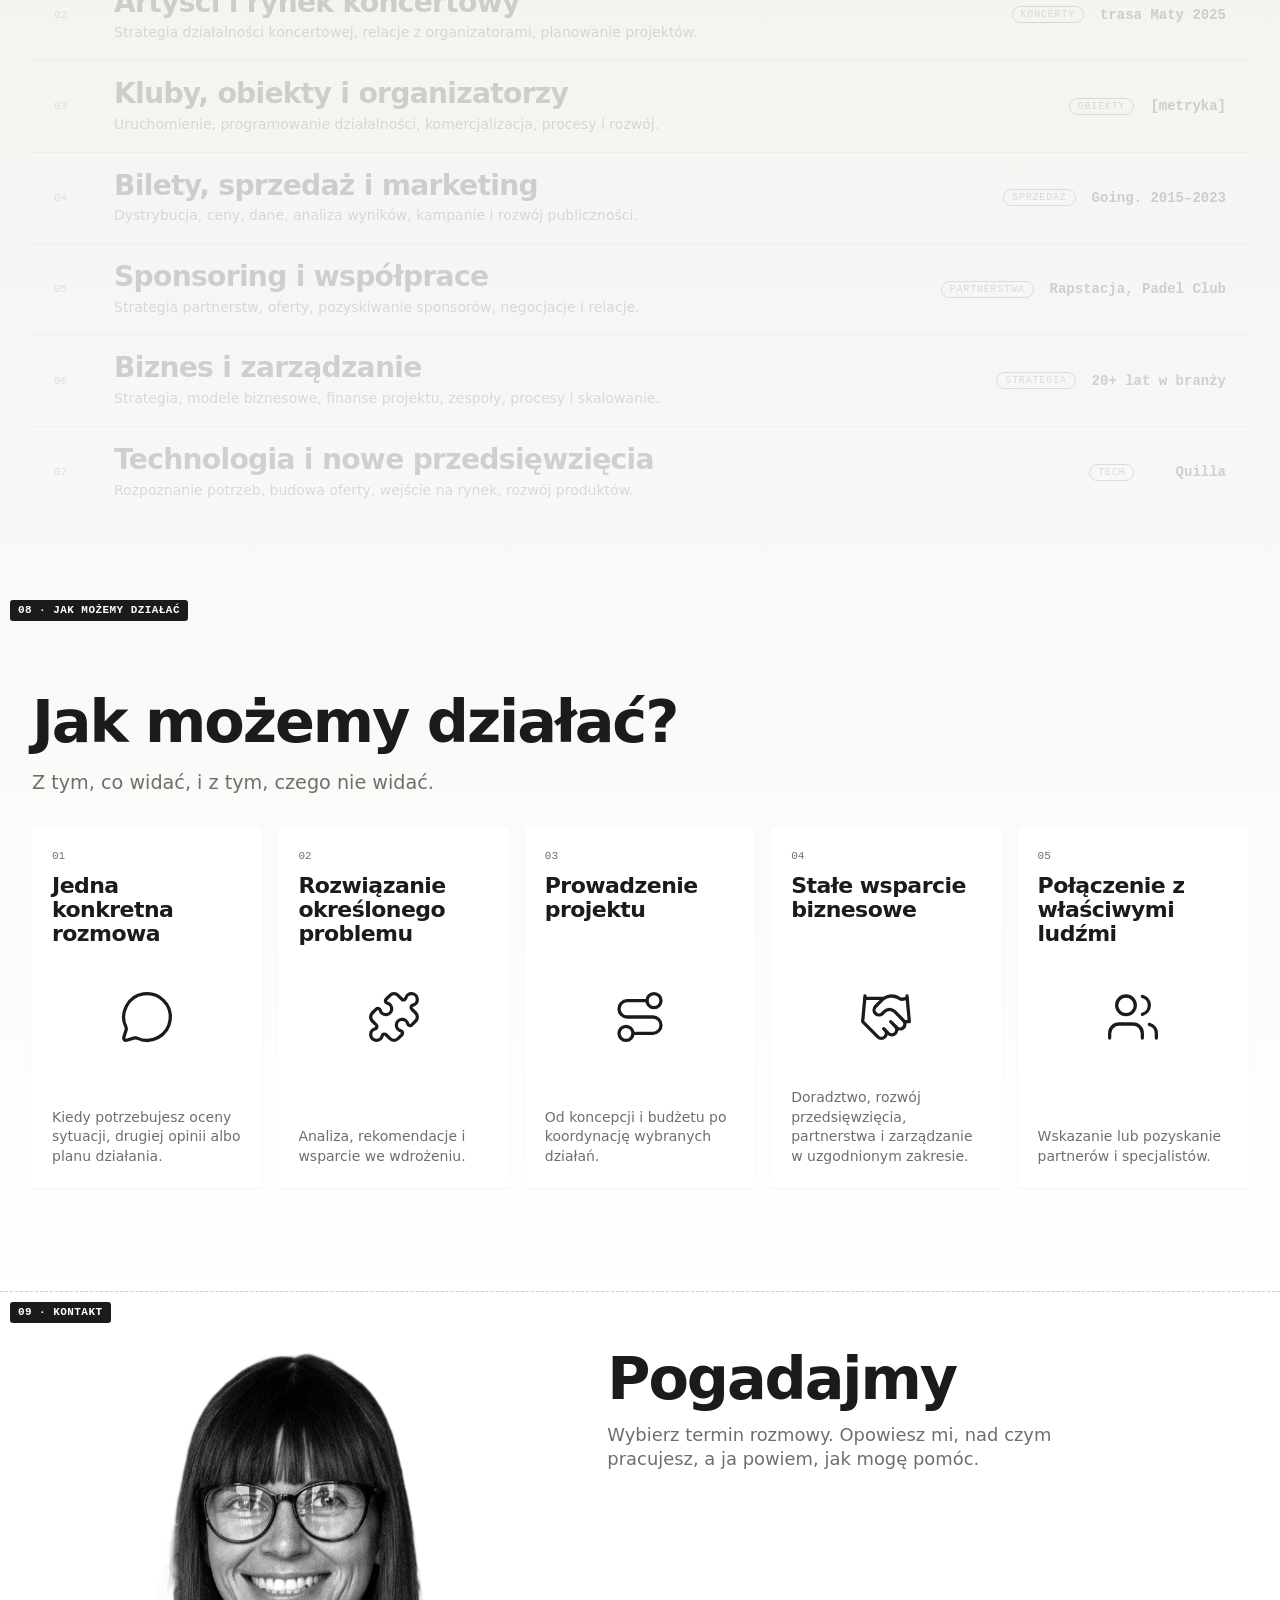
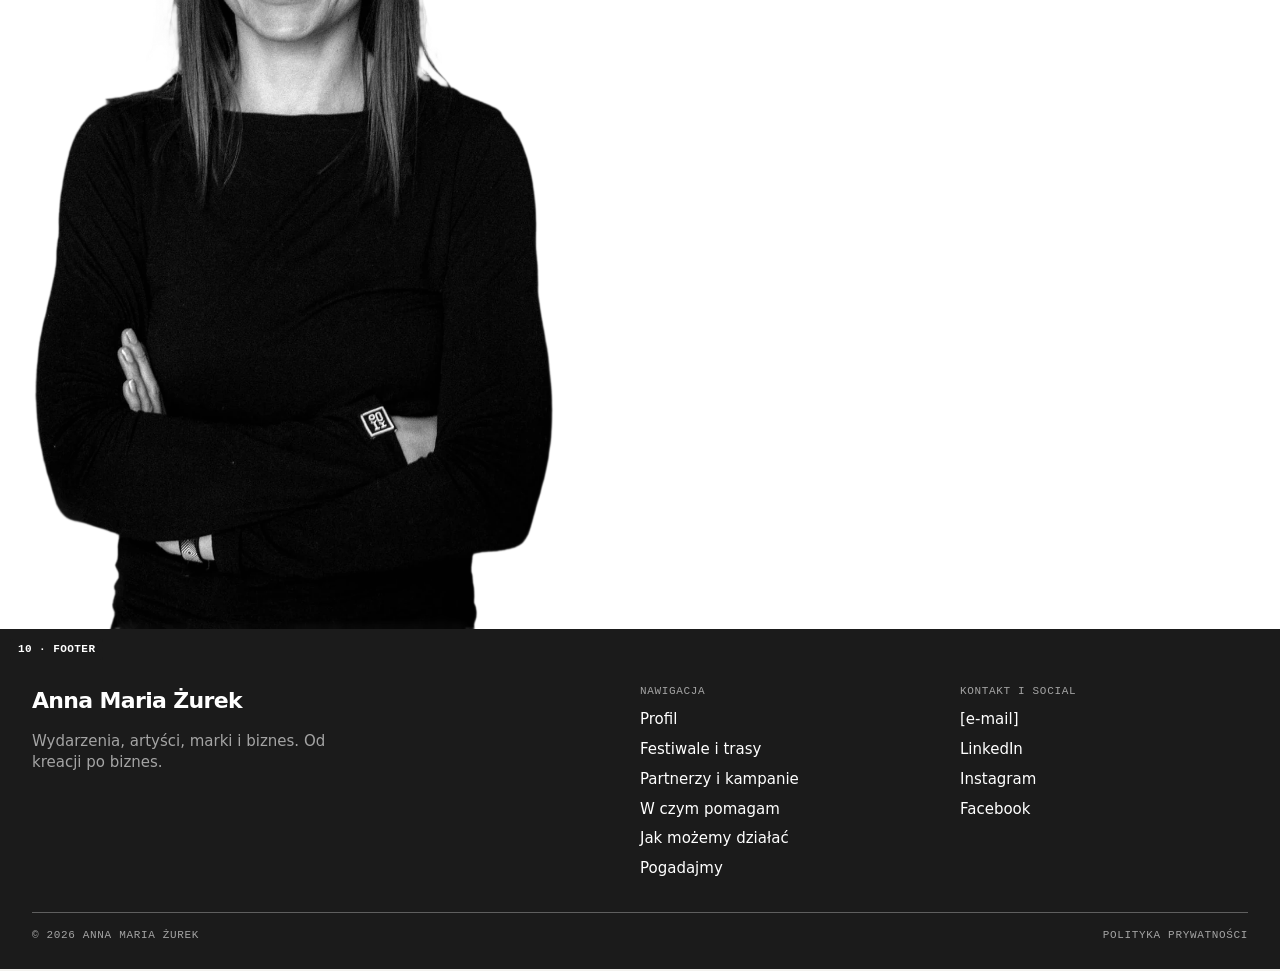
==== commit 3fb60e0f: "Counters, text-set toggle, hover video, track photos and layout, contact portrait, new claim Co-Auth" ====
--- a/wireframe/index.html
+++ b/wireframe/index.html
@@ -11,7 +11,7 @@
     --accent:#1b1b1b; --on-accent:#ffffff; --accent-bg:var(--accent);
     --inv-bg:#1b1b1b; --inv-fg:#ffffff;
     --radius:2px; --border-w:2px; --container:1280px; --gutter:32px; --space:72px; --h-scale:1; --fs-hero:clamp(40px,5vw,76px); --fs-claim:clamp(34px,6vw,96px); --fs-h2:clamp(36px,5.2vw,84px); --fs-h2b:clamp(34px,4.6vw,68px); --fs-h3:22px;
-    --stripe-h:0px;--pop:#d9ff1f;--amp-o:1;--tile-h:1.2;--tile-cols:3;--duo-lo:#1b1b1b;--duo-hi:linear-gradient(150deg,color-mix(in srgb,var(--pop) 38%,#fff) 0%,#f3f2ef 62%,#e4e2dc 100%);--fade-end:color-mix(in srgb,var(--paper) 88%,var(--bg));--fade-end2:color-mix(in srgb,var(--paper) 50%,var(--bg));
+    --stripe-h:0px;--pop:#C5F700;--amp-o:1;--tile-h:.8;--tile-cols:3;--duo-lo:#1b1b1b;--duo-hi:linear-gradient(150deg,color-mix(in srgb,var(--pop) 38%,#fff) 0%,#f3f2ef 62%,#e4e2dc 100%);--fade-end:color-mix(in srgb,var(--paper) 88%,var(--bg));--fade-end2:color-mix(in srgb,var(--paper) 50%,var(--bg));
     --font-body:ui-sans-serif,system-ui,-apple-system,"Helvetica Neue",sans-serif;
     --font-display:ui-sans-serif,system-ui,-apple-system,"Helvetica Neue",sans-serif;
     --ph:color-mix(in srgb,var(--ink) 9%,var(--bg));
@@ -124,7 +124,9 @@
   .hero{scroll-snap-align:none;padding:0;border-bottom:0;flex:1;display:flex;align-items:center}
   .hero .in{width:100%}
   .hero .in{display:grid;grid-template-columns:1fr 1.5fr;gap:calc(var(--gutter)*1.5);align-items:center;padding-top:56px;padding-bottom:56px}
-  .hero h1{font-size:calc(var(--fs-hero) * var(--h-scale));line-height:1}
+  .hero h1{font-size:calc(var(--fs-hero) * var(--h-scale));line-height:1;white-space:pre-line}
+  .hero-cta{display:inline-flex;align-items:center;height:52px;padding:0 28px;margin-top:28px;border-radius:99px;background:var(--accent-bg);color:var(--on-accent);font:600 16px var(--font-body);text-decoration:none;white-space:nowrap;transition:transform .2s}
+  .hero-cta:hover{transform:translateY(-2px)}
   .hero-sub{margin-top:16px;font:600 calc(clamp(20px,2vw,30px) * var(--h-scale))/1.15 var(--font-display);letter-spacing:-.02em;color:color-mix(in srgb,var(--ink) 72%,transparent)}
   .hero .r{position:relative;display:grid;grid-template-columns:repeat(4,1fr);grid-template-rows:repeat(3,1fr);gap:12px;aspect-ratio:16/15;width:min(100%,calc(var(--avail) * 16 / 15));justify-self:end}
   .hero .r .ph{cursor:zoom-in;outline-offset:3px}
@@ -156,41 +158,73 @@
   .hz-track{position:relative;height:calc(var(--u) * 10);margin-top:0;width:calc(var(--tw) * var(--u));will-change:transform}
   .hz-i{position:absolute;left:calc(var(--l) * var(--u));top:calc(var(--t) * var(--u));width:calc(var(--w) * var(--u));height:calc(var(--h) * var(--u))}
   .hz-i .ph{width:100%;height:100%}
+  .hz-ph{position:relative;isolation:isolate;overflow:hidden;width:100%;height:100%;border-radius:var(--radius);background:var(--ph2)}
+  .hz-ph img{position:absolute;inset:0;width:100%;height:100%;object-fit:cover;display:block}
+  .hz-i figcaption small{display:block;margin-top:3px;text-transform:none;letter-spacing:.02em;opacity:.7;font-size:10px}
   .hz-i figcaption{position:absolute;left:0;top:100%;margin-top:6px;font:11px/1.3 ui-monospace,monospace;color:var(--mute);text-transform:uppercase;letter-spacing:.05em;max-width:100%}
   .hz-t{display:flex;align-items:flex-start}
   .hz-t p{font:700 calc(clamp(18px,2vw,30px) * var(--h-scale))/1.1 var(--font-display);letter-spacing:-.025em}
   .hz-t .mono{display:block;margin-top:10px}
+  .hz-big p{font:700 calc(var(--u) * .56 * var(--h-scale))/1.06 var(--font-display);letter-spacing:-.03em;white-space:pre-line}
+  .hz-big p.hz-num{font:700 calc(var(--u) * .62 * var(--h-scale))/1.05 var(--font-display);letter-spacing:-.03em;white-space:nowrap}
+  .hz-cap{display:block;margin-bottom:calc(var(--u) * .14);font:12px/1.3 ui-monospace,monospace;text-transform:uppercase;letter-spacing:.05em;color:var(--mute)}
+  body:not(.txt-b) .b-only{display:none}
+  body.txt-b .hz-track{--tw:49.6 !important}
+  .hz-mid p{font:700 calc(var(--u) * .62 * var(--h-scale))/1.05 var(--font-display);letter-spacing:-.03em;white-space:nowrap}
+  /* licznik: miejsce na końcową liczbę jest zarezerwowane (niewidoczny „duch”), więc podpis obok się nie przesuwa */
+  .cnt{display:inline-grid;font-variant-numeric:tabular-nums}
+  .cnt>*{grid-area:1/1}
+  .cnt-ghost{opacity:0}
+  .cnt-val{display:flex;justify-content:flex-end;white-space:nowrap}
+  .cnt-plus{opacity:0;transition:opacity .35s}
+  .cnt.done .cnt-plus{opacity:1}
   .hz-bar{position:absolute;left:var(--gutter);right:var(--gutter);top:6px;height:3px;background:var(--line);z-index:3}
   .hz-bar i{display:block;height:100%;width:100%;background:var(--accent-bg);transform-origin:0 50%;transform:scaleX(0)}
 
   /* ============ THREE WORLDS (back-to-back) ============ */
-  .worlds-sec{justify-content:flex-start;padding:calc(var(--space) * .5) 0 0;overflow:hidden}
-  .w-stage{--wh:calc(var(--sec-h) - var(--space) * .5);--wt:205px;--A:calc(var(--wh) - var(--wt));height:var(--wh);display:grid;grid-template-columns:repeat(3,1fr);position:relative;isolation:isolate}
-  /* jedno zielonkawe koło za grupą, niezależne od zdjęć */
-  .w-stage::before{content:"";position:absolute;z-index:0;left:50%;bottom:calc(var(--A) * -.22);width:calc(var(--A) * 1.3);aspect-ratio:1;translate:-50% 0;border-radius:50%;background:color-mix(in srgb,var(--pop) 62%,var(--bg));pointer-events:none}
-  .w-col{display:flex;flex-direction:column;align-items:center;text-align:center;min-width:0}
-  .w-txt{height:var(--wt);display:flex;flex-direction:column;align-items:center;padding-top:8px}
+  .worlds-sec{justify-content:flex-start;padding:calc(var(--space) * .6) 0 0;overflow:hidden}
+  /* trzy karty obok siebie; boczne z mniejszym z-index leżą pod środkową i trochę się z nią nakładają (gotowe pod karuzelę) */
+  .w-stage{--cardH:calc(var(--sec-h) - var(--space) * .6);--T:205px;--A:calc(var(--cardH) - var(--T));--S:83.33%;display:flex;justify-content:center;align-items:flex-end;height:var(--cardH);position:relative;isolation:isolate}
+  /* tło sceny (najniższy z-index): jedno zielonkawe koło za kartami, niezależne od nich */
+  .w-stage::before{content:"";position:absolute;z-index:0;left:50%;bottom:calc(var(--A) * -.5);width:calc(var(--A) * 1.3);aspect-ratio:1;translate:-50% 0;border-radius:50%;background:color-mix(in srgb,var(--pop) 62%,var(--bg));pointer-events:none}
+  /* karty są przezroczyste; środki kart stoją co 1/3 szerokości (tak jak dawne kolumny), więc napisy zostają w tych samych miejscach. Karta nie przycina zdjęcia (overflow:visible; żeby przycinała, zmień na hidden). */
+  .w-col{position:relative;flex:0 0 48%;margin-inline:-7.33%;height:100%;display:flex;flex-direction:column;align-items:center;text-align:center;min-width:0;overflow:visible;background:none;color:var(--ink);z-index:1}
+  .w-col:nth-child(2){z-index:3}
+  .w-col:nth-child(1),.w-col:nth-child(3){z-index:1}
+  .w-txt{position:relative;z-index:2;height:var(--T);display:flex;flex-direction:column;align-items:center;padding:26px 22px 0}
   .w-h{position:relative;isolation:isolate;font-size:calc(clamp(24px,2.6vw,40px) * var(--h-scale));line-height:.95;text-transform:uppercase;max-width:none}
   .w-h::before{content:"&";position:absolute;left:50%;top:50%;translate:-50% -52%;z-index:-1;pointer-events:none;font:italic 700 4.4em/1 "Snell Roundhand","Segoe Script","Brush Script MT",cursive;text-transform:none;color:var(--pop);opacity:var(--amp-o,1)}
   .w-h i{display:block;font:400 .62em/1.05 Georgia,"Times New Roman",serif;font-style:normal;letter-spacing:-.03em}
-  .w-txt p{max-width:26ch;font-size:14px;line-height:1.35;margin-top:12px}
-  .w-fig{--h:calc((var(--wh) - var(--wt)) * var(--k,1));--w:calc(var(--h) * var(--ar,.75));position:absolute;bottom:calc(var(--h) * var(--dy,0) * -1);height:var(--h);width:var(--w);left:calc(50% - var(--w) * var(--bc,.5) + var(--sx,0px));transform-origin:50% 100%;transition:transform .45s cubic-bezier(.2,.8,.2,1)}
-  .w-fig img{position:absolute;z-index:var(--iz,2);left:0;bottom:0;width:100%;height:100%;object-fit:contain;object-position:50% 100%;display:block;filter:drop-shadow(0 12px 22px rgba(0,0,0,.28))}
-  /* plan od pasa w górę: figury wsunięte pod dolną krawędź (--dy = ułamek wysokości), środkowa z przodu, boczne tylko nieco mniejsze i z tyłu; --sx liczone od środka sceny */
-  .w-col:nth-child(1) .w-fig{--k:2.15;--dy:.516;--ar:.747;--bc:.5;--sx:calc(var(--A) * -.43)}
-  .w-col:nth-child(2) .w-fig{--k:2.75;--dy:.558;--ar:.747;--bc:.5;--iz:3}
-  .w-col:nth-child(3) .w-fig{--k:1.9;--dy:.45;--ar:.747;--bc:.5;--sx:calc(var(--A) * .46)}
+  .w-txt p{position:relative;z-index:2;max-width:26ch;font-size:14px;line-height:1.35;margin-top:12px}
+  .w-fig{--h:calc(var(--A) * var(--k,1));--w:calc(var(--h) * .747);position:absolute;bottom:calc(var(--h) * var(--dy,0) * -1);height:var(--h);width:var(--w);left:calc(50% - var(--w) * .5 + var(--dx,0px));z-index:1}
+  /* skala i położenie zdjęcia w ramach karty (jak w poprzedniej kompozycji: środkowa największa, boczne mniejsze i przesunięte do środka; --dx liczone od środka karty) */
+  .w-col:nth-child(1) .w-fig{--k:2.15;--dy:.516;--dx:calc(var(--S) * 1 + var(--A) * -.43)}
+  .w-col:nth-child(2) .w-fig{--k:2.75;--dy:.558}
+  .w-col:nth-child(3) .w-fig{--k:1.9;--dy:.45;--dx:calc(var(--S) * -1 + var(--A) * .46)}
+  /* pomoc robocza (znika z „Podział sekcji” wyłączonym): fioletowa przerywana ramka kart */
+  body:not(.no-guides) .w-col{outline:2px dashed #8a3ffc;outline-offset:-2px}
+  body:not(.no-guides) .w-col::after{position:absolute;z-index:6;left:8px;top:8px;padding:2px 6px;background:#8a3ffc;color:#fff;font:600 10px/1.2 ui-monospace,monospace;letter-spacing:.04em}
+  body:not(.no-guides) .w-col:nth-child(1)::after{content:"karta 1 · z-index 1"}
+  body:not(.no-guides) .w-col:nth-child(2)::after{content:"karta 2 · z-index 3"}
+  body:not(.no-guides) .w-col:nth-child(3)::after{content:"karta 3 · z-index 1"}
+  /* tryb wireframe: zdjęcia zamienione na płaskie sylwetki z opisem (żeby przedyskutować układ). Zdjęcia zostają w kodzie; żeby je przywrócić, usuń klasę wf z .w-stage */
+  .w-stage.wf .w-fig img{filter:brightness(0) invert(.84) drop-shadow(0 0 1px rgba(0,0,0,.55))}
+  .w-stage.wf .w-fig::after{content:attr(data-wf);white-space:pre-line;position:absolute;z-index:4;left:50%;top:44%;translate:-50% 0;text-align:center;font:600 11px/1.35 ui-monospace,monospace;letter-spacing:.03em;color:#1b1b1b;background:rgba(255,255,255,.85);padding:6px 9px;border-radius:2px}
+  .w-fig img{position:absolute;z-index:var(--iz,2);left:0;bottom:0;width:100%;height:100%;object-fit:contain;object-position:50% 100%;display:block}
 
   /* ============ TILES ============ */
   .tiles{display:grid;grid-template-columns:repeat(var(--tile-cols),1fr);gap:16px;margin-top:28px}
-  .tile{aspect-ratio:1 / var(--tile-h);background:var(--paper);border:0;box-shadow:0 1px 2px rgba(0,0,0,.05),0 12px 30px rgba(0,0,0,.06);border-radius:var(--radius);position:relative;cursor:pointer;overflow:hidden;transition:transform .25s}
-  .tile .face{position:absolute;inset:0;padding:18px;display:flex;flex-direction:column;justify-content:space-between;transition:transform .35s}
+  .tile{aspect-ratio:1 / var(--tile-h);background:var(--paper);border:0;box-shadow:0 1px 2px rgba(0,0,0,.05);border-radius:var(--radius);position:relative;cursor:pointer;overflow:hidden;transition:transform .25s}
+  .tile .face{position:absolute;inset:0;padding:18px;display:flex;flex-direction:column;justify-content:space-between}
   .tile .face b{font:700 clamp(20px,2.2vw,30px)/1 var(--font-display);letter-spacing:-.03em}
   .t-top{display:flex;justify-content:space-between;align-items:flex-start;gap:8px;font:11px/1.3 ui-monospace,monospace;color:var(--mute);text-transform:uppercase;letter-spacing:.04em}
   .t-top span:last-child{text-align:right;white-space:nowrap}
   .t-val{flex:1;display:grid;place-items:center;text-align:center;font:700 clamp(30px,3.4vw,52px)/1 var(--font-display);letter-spacing:-.04em}
   .t-val.todo{opacity:.35}
-  .tile .vid{position:absolute;inset:0;background:var(--accent-bg);color:var(--on-accent);display:grid;place-items:center;align-content:center;transform:translateY(100%);transition:transform .35s;font:12px ui-monospace,monospace;text-align:center;padding:12px}
+  .tile .vid{position:absolute;inset:0;background:var(--accent-bg);color:var(--on-accent);display:grid;place-items:center;align-content:center;font:12px ui-monospace,monospace;text-align:center;padding:12px}
+  /* podgląd odsłania się „plamą” wokół kursora i rozlewa się po karcie */
+  /* ślad kursora w stylu landonorris.com: ruch zostawia nieregularne, płynne plamy, przez które widać zdjęcie; plamy rosną, żyją chwilę i gasną (maskę --blob ustawia skrypt) */
+  .tile .vid{-webkit-mask-image:var(--blob,linear-gradient(transparent,transparent));mask-image:var(--blob,linear-gradient(transparent,transparent))}
   .tile .vid::before{content:"▶";display:block;font-size:30px;margin-bottom:8px}
   .tile .vid.has-img{padding:0;display:block;background:var(--ph2)}
   .tile .vid.has-img{isolation:isolate}
@@ -199,9 +233,17 @@
   .tile .vid.has-img::before{z-index:1;background:var(--duo-lo);mix-blend-mode:screen}
   .tile .vid.has-img::after{z-index:2;background:var(--duo-hi);mix-blend-mode:multiply}
   .tile .vid img{position:absolute;inset:0;width:100%;height:100%;object-fit:cover;display:block}
+  /* wideo w tle kafelka: odpala się po wypełnieniu kafelka (data-yt = YouTube bez ciasteczek, data-mp4 = własny plik) */
+  .tile .vid .vm{position:absolute;left:50%;top:50%;width:150%;height:100%;transform:translate(-50%,-50%);border:0;pointer-events:none;z-index:0}
+  .tile .vid video.vm{left:0;top:0;width:100%;transform:none;object-fit:cover}
+  .tile .vid.has-video{font-size:0}
+  .tile .vid.has-video::before{display:none}
   .tile .vid .credit{z-index:3;position:absolute;left:0;right:0;bottom:0;padding:26px 12px 10px;background:linear-gradient(transparent,rgba(0,0,0,.6));color:#fff;font:10px/1.3 ui-monospace,monospace;text-align:left;letter-spacing:.03em}
-  .tile:hover .vid,.tile:focus-visible .vid{transform:none}
-  .tile:hover .face,.tile:focus-visible .face{transform:translateY(-30%)}
+  /* jedno „światło” podąża za kursorem po całej siatce i przelewa się na sąsiednie kafelki */
+  .vidw{position:absolute;inset:0;pointer-events:none}
+  .tiles.lit .vidw{filter:url(#goo)}
+  .tiles.lit .tile.full .vidw{filter:none}
+  .tile:focus-visible .vid{-webkit-mask-image:none;mask-image:none}
   .cap{font:11px ui-monospace,monospace;color:var(--mute);text-transform:uppercase}
   [data-theme=party] .tile:nth-child(odd){transform:rotate(-1.6deg)}
   [data-theme=party] .tile:nth-child(even){transform:rotate(1.3deg)}
@@ -215,22 +257,7 @@
   .sk-head p{margin:18px 0 0;max-width:42ch;font-size:clamp(16px,1.5vw,20px);line-height:1.35;color:var(--mute)}
   .sk-list{list-style:none;padding:0;margin:clamp(24px,4vw,48px) 0 0}
   .sk-r:last-child{border-bottom-color:transparent}
-  .sk-r{display:block;border-bottom:1px solid var(--line);position:relative;isolation:isolate;transition:color .25s;opacity:calc(1 - var(--d,1) * .82);will-change:opacity}
-  .sk-h{display:grid;grid-template-columns:44px 1fr auto auto;align-items:center;gap:16px;width:100%;padding:18px 22px;background:none;border:0;color:inherit;font:inherit;text-align:left;cursor:pointer}
-  .sk-h:focus-visible{outline:2px solid var(--ink);outline-offset:-2px;border-radius:var(--radius)}
-  .sk-x{display:grid;grid-template-rows:0fr;transition:grid-template-rows .4s cubic-bezier(.2,.8,.2,1)}
-  .sk-x-c{overflow:hidden;min-height:0}
-  .sk-r.open .sk-x{grid-template-rows:1fr}
-  .sk-x-in{display:grid;grid-template-columns:minmax(0,260px) minmax(0,1fr);gap:28px;padding:6px 22px 26px 60px;align-items:start}
-  .sk-x-ph{aspect-ratio:4/3;width:100%;background:color-mix(in srgb,currentColor 14%,transparent);color:inherit}
-  .sk-x-lead{font:600 clamp(17px,1.6vw,21px)/1.3 var(--font-display);letter-spacing:-.01em;max-width:46ch}
-  .sk-x-sit{list-style:none;margin:14px 0 0;padding:0;display:grid;gap:6px;font-size:14px;line-height:1.35;opacity:.85}
-  .sk-x-sit li{padding-left:16px;position:relative}.sk-x-sit li::before{content:"";position:absolute;left:0;top:.55em;width:6px;height:6px;border-radius:50%;background:currentColor;opacity:.6}
-  .sk-x-act{display:flex;flex-wrap:wrap;align-items:center;gap:18px;margin-top:20px}
-  .sk-x-cta{display:inline-flex;align-items:center;height:42px;padding:0 18px;border-radius:99px;background:var(--pop);color:#14141a;font-weight:600;font-size:14px;text-decoration:none;white-space:nowrap}
-  .sk-x-link{font-size:14px;color:inherit;text-decoration:underline;text-underline-offset:3px;white-space:nowrap}
-  .sk-r.open{opacity:1}
-  .sk-r.open .cp{display:none}
+  .sk-r{display:grid;grid-template-columns:44px 1fr auto auto;align-items:center;gap:16px;padding:18px 22px;border-bottom:1px solid var(--line);position:relative;isolation:isolate;transition:color .25s;opacity:calc(1 - var(--d,1) * .82);will-change:opacity}
   .sk-r::before{content:"";position:absolute;z-index:-1;left:0;right:0;top:0;bottom:0;border-radius:var(--radius);background:var(--accent-bg);opacity:0;transition:opacity .25s,top .3s cubic-bezier(.2,.8,.2,1),bottom .3s cubic-bezier(.2,.8,.2,1)}
   .sk-r .n{font:11px ui-monospace,monospace;color:inherit;opacity:.6}
   .sk-r .nm{display:block;font:700 clamp(20px,2.2vw,30px)/1.05 var(--font-display);letter-spacing:-.025em}
@@ -244,12 +271,16 @@
   body.notes .sk-guide.vis{display:block}
   @media(prefers-reduced-motion:reduce){.sk-r,.sk-r.on{transform:none}}
   /* ============ JAK MOŻEMY DZIAŁAĆ / DLA KOGO ============ */
+  .how-sub{margin:18px 0 0;max-width:42ch;font-size:clamp(16px,1.5vw,20px);line-height:1.35;color:var(--mute)}
   .how-grid{display:grid;grid-template-columns:repeat(5,1fr);gap:16px;margin-top:32px}
-  .how-c{display:flex;flex-direction:column;gap:12px;min-height:min(300px,40svh);padding:22px 20px;background:#fff;color:#1b1b1b;border:0;box-shadow:0 1px 2px rgba(0,0,0,.05),0 12px 30px rgba(0,0,0,.06);border-radius:var(--radius);transition:transform .3s cubic-bezier(.2,.8,.2,1)}
+  /* stałe wiersze (numer, tytuł do 3 linii, ikona, opis do 4 linii), żeby ikona stała w tym samym miejscu w każdej karcie niezależnie od długości tekstów */
+  .how-c{display:grid;grid-template-rows:auto calc(3 * 1.08 * var(--fs-h3) * var(--h-scale)) 1fr calc(4 * 1.4 * 14px);gap:12px;min-height:min(360px,48svh);padding:22px 20px;background:#fff;color:#1b1b1b;border:0;box-shadow:0 1px 2px rgba(0,0,0,.05);border-radius:var(--radius);transition:transform .3s cubic-bezier(.2,.8,.2,1)}
   .how-c:hover{transform:translateY(-6px)}
   .how-c .n{font:11px ui-monospace,monospace;color:var(--mute)}
+  .how-ic{display:grid;place-items:center;align-self:center;justify-self:center;margin:0;width:88px;height:88px;background:none;color:#1b1b1b}
+  .how-ic .ic{width:56px;height:56px;stroke-width:1.4}
   .how-c h3{font-size:calc(var(--fs-h3) * var(--h-scale));line-height:1.08;letter-spacing:-.025em}
-  .how-c p{margin-top:auto;font-size:14px;line-height:1.4;color:var(--mute)}
+  .how-c p{margin:0;align-self:end;font-size:14px;line-height:1.4;color:var(--mute)}
   /* ============ BRANDS (≈ Partners & Campaigns) ============ */
   .brands-sec{overflow:hidden;background:linear-gradient(180deg,var(--fade-end2) 0%,var(--paper) 100%)}
   .b-art{position:absolute;left:-3%;top:4%;z-index:0;pointer-events:none;font:italic 700 clamp(170px,25vw,400px)/1 "Snell Roundhand","Segoe Script","Brush Script MT",cursive;color:var(--pop);transform:rotate(-13deg);white-space:nowrap;user-select:none}
@@ -285,9 +316,11 @@
   .p-ctrl button:disabled{opacity:.3;cursor:default}
 
   /* ============ QUIZ ============ */
-  .quiz{background:var(--paper);padding:calc(var(--space) * .8) 0}
+  .quiz{background:var(--paper);padding:calc(var(--space) * .8) 0 0;border-bottom:0;min-height:0!important;justify-content:flex-start}
   .q-wrap{display:grid;grid-template-columns:minmax(0,.9fr) minmax(0,1.1fr);gap:clamp(24px,4vw,64px);align-items:stretch}
   .q-photo{min-height:min(70svh,640px);height:100%;width:100%}
+  .q-cut{position:relative;display:flex;align-items:flex-end;justify-content:center;background:none}
+  .q-cut img{display:block;width:100%;max-height:100%;height:auto;object-fit:contain;object-position:50% 100%;align-self:flex-end}
   .q-side{display:flex;flex-direction:column;min-width:0}
   .q-side p{margin-top:14px;max-width:44ch;color:var(--mute);font-size:clamp(16px,1.4vw,19px);line-height:1.35}
   .q-cal{flex:1;margin-top:28px;min-height:560px;border:var(--border-w) dashed color-mix(in srgb,var(--ink) 30%,transparent);border-radius:var(--radius);display:grid;place-items:center;text-align:center;padding:24px;color:var(--mute);font:600 12px/1.5 ui-monospace,monospace;letter-spacing:.04em;text-transform:uppercase;overflow:hidden;background:var(--bg)}
@@ -298,6 +331,12 @@
   footer{background:var(--inv-bg);color:var(--inv-fg);padding:56px 0 28px;position:relative;--mute:color-mix(in srgb,var(--inv-fg) 60%,var(--inv-bg));--ph:color-mix(in srgb,var(--inv-fg) 16%,var(--inv-bg))}
   footer .in{display:grid;grid-template-columns:2fr 1fr 1fr;gap:32px}
   footer .txt{height:36px}
+  .f-lead{max-width:34ch;color:var(--mute);font-size:15px;line-height:1.4}
+  .f-h{margin-bottom:12px}
+  .f-list{list-style:none;margin:0;padding:0;display:grid;gap:8px;font-size:15px}
+  footer a{color:inherit;text-decoration:none}
+  footer a:hover,footer a:focus-visible{text-decoration:underline;text-underline-offset:3px}
+  .f-bottom{display:flex;justify-content:space-between;gap:16px;flex-wrap:wrap}
   footer .copy{grid-column:1/-1;border-top:1px solid color-mix(in srgb,var(--inv-fg) 30%,var(--inv-bg));padding-top:16px}
 
   /* ============ DESIGN SYSTEM PANEL (stały, poza motywem) ============ */
@@ -320,15 +359,12 @@
 
   @media(max-width:860px){
     html{scroll-snap-type:y proximity}section:not(.hz):not(.hero){min-height:0}.screen1{min-height:0}.hero .in{grid-template-columns:1fr}.hero .r{width:100%}
-    .w-stage{height:auto;display:flex;gap:12px;overflow-x:auto;scroll-snap-type:x mandatory;margin:0 calc(var(--gutter) * -1);padding:0 var(--gutter)}
-    .w-col{flex:0 0 78%;scroll-snap-align:center;height:min(78svh,640px)}
-    .w-stage{--wh:min(78svh,640px)}
-    .w-col{position:relative}.w-stage::before{display:none}
-    .w-col:nth-child(n) .w-fig{--k:1;--dy:0;--sx:0px}
-    .sk-h{grid-template-columns:30px 1fr auto;gap:10px;padding:14px 12px}.sk-r .cat{display:none}.sk-x-in{grid-template-columns:1fr;padding:4px 12px 20px 12px;gap:16px}.sk-x-ph{max-width:320px}
+    .w-stage{--cardH:min(78svh,640px);height:auto;justify-content:flex-start;align-items:stretch;gap:12px;overflow-x:auto;scroll-snap-type:x mandatory;margin:0 calc(var(--gutter) * -1);padding:0 var(--gutter) 6px}
+    .w-col,.w-col:nth-child(2){flex:0 0 78%;margin-inline:0;height:var(--cardH);scroll-snap-align:center}
+    .sk-r{grid-template-columns:30px 1fr auto;gap:10px;padding:14px 12px}.sk-r .cat{display:none}
     .tiles{grid-template-columns:repeat(2,1fr)}
     .sk-head{grid-template-columns:1fr;gap:12px}
-    .b-marq{--ls:.72}.b-top{grid-template-columns:1fr}.how-grid{grid-template-columns:1fr}.p-head{flex-direction:column;align-items:flex-start;gap:10px}
+    .b-marq{--ls:.72}.b-top{grid-template-columns:1fr}.how-grid{grid-template-columns:1fr}.how-c{min-height:0;grid-template-rows:auto auto auto auto}.how-c p{align-self:start}.p-head{flex-direction:column;align-items:flex-start;gap:10px}
     footer .in{grid-template-columns:1fr}.note{position:static;max-width:none;margin-bottom:12px;display:none}
     body.notes .note{display:block}
     .bar .dim{display:none}
@@ -355,11 +391,12 @@
   <span class="sp"></span>
   <button id="btn-loader">Loader ▶</button>
   <button id="btn-guides" aria-pressed="true">Podział sekcji</button>
+  <button id="btn-copy" aria-pressed="false" title="Przełącza teksty między obecnymi a propozycjami z dokumentu">Teksty: obecne</button>
   <button id="btn-notes" aria-pressed="false">Adnotacje</button>
   <button id="btn-ds" aria-pressed="false">Design system</button>
 </div>
 <!-- Icons: Lucide v1.56.0 (ISC), lucide.dev; źródłowe pliki w assets/icons -->
-<svg width="0" height="0" style="position:absolute" aria-hidden="true"><defs><symbol id="i-sun" viewBox="0 0 24 24"><circle cx="12" cy="12" r="4" /> <path d="M12 2v2" /> <path d="M12 20v2" /> <path d="m4.93 4.93 1.41 1.41" /> <path d="m17.66 17.66 1.41 1.41" /> <path d="M2 12h2" /> <path d="M20 12h2" /> <path d="m6.34 17.66-1.41 1.41" /> <path d="m19.07 4.93-1.41 1.41" /></symbol><symbol id="i-moon" viewBox="0 0 24 24"><path d="M20.985 12.486a9 9 0 1 1-9.473-9.472c.405-.022.617.46.402.803a6 6 0 0 0 8.268 8.268c.344-.215.825-.004.803.401" /></symbol><symbol id="i-flag" viewBox="0 0 24 24"><path d="M4 22V4a1 1 0 0 1 .4-.8A6 6 0 0 1 8 2c3 0 5 2 7.333 2q2 0 3.067-.8A1 1 0 0 1 20 4v10a1 1 0 0 1-.4.8A6 6 0 0 1 16 16c-3 0-5-2-8-2a6 6 0 0 0-4 1.528" /></symbol><symbol id="i-party-popper" viewBox="0 0 24 24"><path d="M5.8 11.3 2 22l10.7-3.79" /> <path d="M4 3h.01" /> <path d="M22 8h.01" /> <path d="M15 2h.01" /> <path d="M22 20h.01" /> <path d="m22 2-2.24.75a2.9 2.9 0 0 0-1.96 3.12c.1.86-.57 1.63-1.45 1.63h-.38c-.86 0-1.6.6-1.76 1.44L14 10" /> <path d="m22 13-.82-.33c-.86-.34-1.82.2-1.98 1.11c-.11.7-.72 1.22-1.43 1.22H17" /> <path d="m11 2 .33.82c.34.86-.2 1.82-1.11 1.98C9.52 4.9 9 5.52 9 6.23V7" /> <path d="M11 13c1.93 1.93 2.83 4.17 2 5-.83.83-3.07-.07-5-2-1.93-1.93-2.83-4.17-2-5 .83-.83 3.07.07 5 2Z" /></symbol></defs></svg>
+<svg width="0" height="0" style="position:absolute" aria-hidden="true"><defs><filter id="goo" color-interpolation-filters="sRGB" x="-5%" y="-5%" width="110%" height="110%"><feGaussianBlur in="SourceAlpha" stdDeviation="6" result="b"/><feColorMatrix in="b" type="matrix" values="0 0 0 0 0  0 0 0 0 0  0 0 0 0 0  0 0 0 16 -7.2" result="gooA"/><feColorMatrix in="SourceGraphic" type="matrix" values="1 0 0 0 0  0 1 0 0 0  0 0 1 0 0  0 0 0 0 1" result="opaque"/><feComposite in="opaque" in2="gooA" operator="in"/></filter><symbol id="i-sun" viewBox="0 0 24 24"><circle cx="12" cy="12" r="4" /> <path d="M12 2v2" /> <path d="M12 20v2" /> <path d="m4.93 4.93 1.41 1.41" /> <path d="m17.66 17.66 1.41 1.41" /> <path d="M2 12h2" /> <path d="M20 12h2" /> <path d="m6.34 17.66-1.41 1.41" /> <path d="m19.07 4.93-1.41 1.41" /></symbol><symbol id="i-moon" viewBox="0 0 24 24"><path d="M20.985 12.486a9 9 0 1 1-9.473-9.472c.405-.022.617.46.402.803a6 6 0 0 0 8.268 8.268c.344-.215.825-.004.803.401" /></symbol><symbol id="i-flag" viewBox="0 0 24 24"><path d="M4 22V4a1 1 0 0 1 .4-.8A6 6 0 0 1 8 2c3 0 5 2 7.333 2q2 0 3.067-.8A1 1 0 0 1 20 4v10a1 1 0 0 1-.4.8A6 6 0 0 1 16 16c-3 0-5-2-8-2a6 6 0 0 0-4 1.528" /></symbol><symbol id="i-party-popper" viewBox="0 0 24 24"><path d="M5.8 11.3 2 22l10.7-3.79" /> <path d="M4 3h.01" /> <path d="M22 8h.01" /> <path d="M15 2h.01" /> <path d="M22 20h.01" /> <path d="m22 2-2.24.75a2.9 2.9 0 0 0-1.96 3.12c.1.86-.57 1.63-1.45 1.63h-.38c-.86 0-1.6.6-1.76 1.44L14 10" /> <path d="m22 13-.82-.33c-.86-.34-1.82.2-1.98 1.11c-.11.7-.72 1.22-1.43 1.22H17" /> <path d="m11 2 .33.82c.34.86-.2 1.82-1.11 1.98C9.52 4.9 9 5.52 9 6.23V7" /> <path d="M11 13c1.93 1.93 2.83 4.17 2 5-.83.83-3.07-.07-5-2-1.93-1.93-2.83-4.17-2-5 .83-.83 3.07.07 5 2Z" /></symbol><symbol id="i-message-circle" viewBox="0 0 24 24"><path d="M2.992 16.342a2 2 0 0 1 .094 1.167l-1.065 3.29a1 1 0 0 0 1.236 1.168l3.413-.998a2 2 0 0 1 1.099.092 10 10 0 1 0-4.777-4.719" /></symbol><symbol id="i-puzzle" viewBox="0 0 24 24"><path d="M15.39 4.39a1 1 0 0 0 1.68-.474 2.5 2.5 0 1 1 3.014 3.015 1 1 0 0 0-.474 1.68l1.683 1.682a2.414 2.414 0 0 1 0 3.414L19.61 15.39a1 1 0 0 1-1.68-.474 2.5 2.5 0 1 0-3.014 3.015 1 1 0 0 1 .474 1.68l-1.683 1.682a2.414 2.414 0 0 1-3.414 0L8.61 19.61a1 1 0 0 0-1.68.474 2.5 2.5 0 1 1-3.014-3.015 1 1 0 0 0 .474-1.68l-1.683-1.682a2.414 2.414 0 0 1 0-3.414L4.39 8.61a1 1 0 0 1 1.68.474 2.5 2.5 0 1 0 3.014-3.015 1 1 0 0 1-.474-1.68l1.683-1.682a2.414 2.414 0 0 1 3.414 0z" /></symbol><symbol id="i-route" viewBox="0 0 24 24"><circle cx="6" cy="19" r="3" /> <path d="M9 19h8.5a3.5 3.5 0 0 0 0-7h-11a3.5 3.5 0 0 1 0-7H15" /> <circle cx="18" cy="5" r="3" /></symbol><symbol id="i-handshake" viewBox="0 0 24 24"><path d="m11 17 2 2a1 1 0 1 0 3-3" /> <path d="m14 14 2.5 2.5a1 1 0 1 0 3-3l-3.88-3.88a3 3 0 0 0-4.24 0l-.88.88a1 1 0 1 1-3-3l2.81-2.81a5.79 5.79 0 0 1 7.06-.87l.47.28a2 2 0 0 0 1.42.25L21 4" /> <path d="m21 3 1 11h-2" /> <path d="M3 3 2 14l6.5 6.5a1 1 0 1 0 3-3" /> <path d="M3 4h8" /></symbol><symbol id="i-users" viewBox="0 0 24 24"><path d="M16 21v-2a4 4 0 0 0-4-4H6a4 4 0 0 0-4 4v2" /> <path d="M16 3.128a4 4 0 0 1 0 7.744" /> <path d="M22 21v-2a4 4 0 0 0-3-3.87" /> <circle cx="9" cy="7" r="4" /></symbol></defs></svg>
 <nav class="site-nav" aria-label="Główna">
   <div class="in">
     <a class="nv-name" href="#top" data-go="top" data-copy="navName">Anna Maria Żurek</a>
@@ -390,8 +427,10 @@
   <div class="note">Po lewej „Cześć, jestem Anka.” + podtytuł „Pomogę Ci ogarnąć imprezę.” (konkretny rzeczownik mówi, czym się zajmujemy); po prawej siatka 4×3 jak w noho: 7 zdjęć w stałych komórkach (4:5), reszta pusta. Max szerokość kontenera i marginesy regulujesz w panelu Design system.</div>
   <div class="in">
     <div class="h-txt">
-      <h1 data-copy="hero">Cześć, jestem Anka.</h1>
-      <p class="hero-sub" data-copy="heroSub">Pomogę Ci ogarnąć imprezę.</p>
+      <h1 data-copy="hero" data-b="Cześć,&#10;jestem Anka!">Cześć,
+jestem Anka.</h1>
+      <p class="hero-sub" data-copy="heroSub" data-b="Organizujesz imprezy? To trudne. Pomogę!">Pomogę Ci ogarnąć imprezę.</p>
+      <a class="hero-cta" href="#kontakt" data-go="kontakt" data-copy="heroCta" data-b="Opowiedz mi, nad czym pracujesz">Pogadajmy</a>
     </div>
     <div class="r">
       <div class="ph" tabindex="0"><img src="assets/hero-1.webp" style="object-position:38% 28%" alt="Anka z żółtym krzesłem na fioletowym tle"><span>foto 1</span></div><div class="ph" tabindex="0"><img src="assets/hero-2.webp" style="object-position:52% 55%" alt="Stos żółtych krzeseł na oliwkowym tle"><span>foto 2</span></div><div class="ph" tabindex="0"><img src="assets/hero-3.webp" style="object-position:50% 56%" alt="Postać w trawiastym kostiumie pochylona nad białym krzesłem, żółte tło"><span>foto 3</span></div>
@@ -408,8 +447,8 @@
   <span class="tag">02 · CLAIM</span>
   <div class="note">Claim wyśrodkowany; po scrollu strona dosnapowuje (hero → claim), a pod spodem zostaje kawałek kolejnej sekcji (--peek). Gra słów „po obu stronach kurtyny”: kreacja i biznes, to co widać i czego nie widać. Odpowiada na problem, że branża zna tylko wycinek umiejętności Anki.</div>
   <div class="in">
-    <h2 data-copy="claim">Od ponad 20 lat działam po obu stronach kurtyny: od kreacji po biznes.</h2>
-    <p class="claim-sub" data-copy="claimSub">Z tym, co widać, i z tym, czego nie widać.</p>
+    <h2 data-copy="claim" data-b="Ponad 20 lat działam przy wydarzeniach muzycznych i kulturalnych: od pomysłu po zaksięgowanie przelewu. Wszystko pomiędzy znam na wylot.">Od dwóch dekad działam po obu stronach kurtyny</h2>
+    <p class="claim-sub" data-copy="claimSub" data-b="">Od kreacji i biznesu po scenę i kasę.</p>
   </div>
 </section>
 
@@ -418,19 +457,22 @@
   <div class="hz-pin">
     <span class="tag">03 · SCROLL TRACK</span>
     <div class="note">Jak u Lando: sekcja przypina się, a pionowy scroll przesuwa poziomą taśmę zdjęć (różne rozmiary i wysokości) z podpisami (prawdziwe projekty z dokumentu: Going., Żarcie Na Kółkach, trasa Maty itd.) i wstawkami tekstu. Taśma ma 35 jednostek szerokości (--tw), jednostka = 1/10 wysokości ekranu.</div>
-    <div class="hz-track" id="hz-track" style="--tw:35">
-      <figure class="hz-i" style="--l:1;--t:0.8;--w:3.4;--h:4.4"><div class="ph"><span>foto</span></div><figcaption>Going. · współzałożycielka, 2015–2023</figcaption></figure>
-      <figure class="hz-i" style="--l:3.0;--t:5.9;--w:3.6;--h:3.2"><div class="ph"><span>foto</span></div><figcaption>Żarcie Na Kółkach · własny projekt, rozwijany przez lata</figcaption></figure>
-      <div class="hz-i hz-t" style="--l:7.0;--t:1.0;--w:4.2;--h:2.0"><div><p data-copy="stripTxt1">Lekko szacując, działałam przy ok. 50 000 wydarzeń.</p><span class="mono">— od ponad 20 lat w branży</span></div></div>
-      <figure class="hz-i" style="--l:7.4;--t:3.9;--w:6.2;--h:5.0"><div class="ph"><span>foto</span></div><figcaption>World Wide Warsaw · cykl koncertów zagranicznych gwiazd</figcaption></figure>
-      <figure class="hz-i" style="--l:14.2;--t:0.8;--w:2.8;--h:2.8"><div class="ph"><span>foto</span></div><figcaption>Trasa Maty 2025 · współpraca z managementem</figcaption></figure>
-      <figure class="hz-i" style="--l:15.4;--t:4.8;--w:3.6;--h:3.6"><div class="ph"><span>foto</span></div><figcaption>PGE Narodowy · dwa koncerty</figcaption></figure>
-      <figure class="hz-i" style="--l:18.2;--t:0.8;--w:2.6;--h:2.6"><div class="ph"><span>foto</span></div><figcaption>JIMEK, Bemowo · koncert dla ponad 50 000 osób</figcaption></figure>
-      <figure class="hz-i" style="--l:19.5;--t:6.0;--w:2.8;--h:3.0"><div class="ph"><span>foto</span></div><figcaption>Rapstacja · sponsoring</figcaption></figure>
-      <figure class="hz-i" style="--l:23.2;--t:0.8;--w:6.0;--h:6.0"><div class="ph"><span>foto</span></div><figcaption>Warsaw Padel Club · sponsoring i wydarzenia</figcaption></figure>
-      <div class="hz-i hz-t" style="--l:23.4;--t:7.5;--w:5.4;--h:1.8"><div><p data-copy="stripTxt2">Do każdej potrzeby dobiorę i skoordynuję właściwe środki, narzędzia i ekspertów z rynku.</p><span class="mono">— Anka</span></div></div>
-      <figure class="hz-i" style="--l:30.4;--t:2.0;--w:3.4;--h:3.8"><div class="ph"><span>foto</span></div><figcaption>Quilla · narzędzia dla organizatorów</figcaption></figure>
-      <figure class="hz-i" style="--l:29.8;--t:6.4;--w:3.4;--h:2.8"><div class="ph"><span>foto</span></div><figcaption>[Kolejny projekt: do uzgodnienia]</figcaption></figure>
+    <div class="hz-track" id="hz-track" style="--tw:43.8">
+      <figure class="hz-i" style="--l:1.0;--t:0.8;--w:3.4;--h:4.4"><div class="hz-ph"><img src="assets/track/going-tixy-panel.jpg" alt="Anna Maria Żurek na panelu o innowacjach w biletach, Strefa TIXY" style="object-position:45% 50%" loading="lazy"></div><figcaption><span data-b="Going. – od startupu do jednej z czołowych bileterii w Polsce">Going. · współzałożycielka, 2015–2023</span><small>Panel „Innowacje i kierunki rozwoju w bileteriach", Strefa TIXY. Foto: [autor do uzupełnienia]</small></figcaption></figure>
+      <figure class="hz-i" style="--l:3.0;--t:5.9;--w:3.6;--h:3.2"><div class="hz-ph"><img src="assets/track/zarcie-na-kolkach.jpg" alt="Ulica pełna ludzi i food trucków na Żarciu Na Kółkach, lato" style="object-position:50% 55%" loading="lazy"></div><figcaption><span data-b="Żarcie na kółkach – projekt autorski">Żarcie Na Kółkach · własny projekt, rozwijany przez lata</span><small>Foto: [autor do uzupełnienia]</small></figcaption></figure>
+      <div class="hz-i hz-t hz-big" style="--l:4.9;--t:1.2;--w:6.4;--h:1.6"><div><span class="hz-cap" data-copy="stripCap1">Lekko szacując, działałam przy około</span><p class="hz-num"><span class="cnt" data-to="50000" aria-label="50 000+"><span class="cnt-ghost">50 000+</span><span class="cnt-val" aria-hidden="true"><span class="cnt-num">0</span><span class="cnt-plus">+</span></span></span><span data-copy="stripTxt1"> wydarzeń</span></p></div></div>
+      <figure class="hz-i" style="--l:7.4;--t:3.9;--w:6.2;--h:5.0"><div class="hz-ph"><img src="assets/track/www-rejjie-snow-2018.jpg" alt="Rejjie Snow na scenie World Wide Warsaw 2018, tłum z rękami w górze" style="object-position:58% 40%" loading="lazy"></div><figcaption><span data-b="World Wide Warsaw – światowe nazwiska na warszawskich scenach.">World Wide Warsaw · cykl koncertów zagranicznych gwiazd</span><small>Rejjie Snow, WWW 2018. Foto: Paweł Zanio, materiały własne artysty</small></figcaption></figure>
+      <div class="hz-i hz-t hz-mid" style="--l:7.6;--t:2.75;--w:6.4;--h:1.1"><div><p><span class="cnt" data-to="20" aria-label="20+"><span class="cnt-ghost">20+</span><span class="cnt-val" aria-hidden="true"><span class="cnt-num">0</span><span class="cnt-plus">+</span></span></span><span data-copy="stripTxt3"> lat w branży</span></p></div></div>
+      <figure class="hz-i" style="--l:14.4;--t:0.8;--w:4.8;--h:4.8"><div class="hz-ph"><img src="assets/track/mata-narodowy-murawski.jpg" alt="Mata w białym dresie na wybiegu, Stadion Narodowy, dym i tłum" style="object-position:18% 50%" loading="lazy"></div><figcaption><span data-b="Trasa #MATA2040 – współpraca projektowa z managementem">Trasa Maty 2025 · współpraca z managementem</span><small>Mata, Stadion Narodowy. Foto: Michał Murawski, materiały prasowe</small></figcaption></figure>
+      <figure class="hz-i" style="--l:20.0;--t:4.8;--w:3.6;--h:3.6"><div class="hz-ph"><img src="assets/track/mata-pge-narodowy.jpg" alt="Koncert Maty na PGE Narodowym: ekrany z artystą, scena i tłum" style="object-position:40% 62%" loading="lazy"></div><figcaption><span data-b="MATA na PGE Narodowym – wsparcie ticketingowe, obsługa VIP.">PGE Narodowy · dwa koncerty</span><small>Mata, PGE Narodowy. Foto: [autor do uzupełnienia]</small></figcaption></figure>
+      <figure class="hz-i" style="--l:37.0;--t:1.0;--w:6.0;--h:6.0"><div class="hz-ph"><img src="assets/track/jimek-bemowo.jpg" alt="JIMEK dyryguje orkiestrą na scenie przed tłumem ze światłami telefonów, Bemowo" style="object-position:62% 50%" loading="lazy"></div><figcaption><span data-b="JIMEK Historia Polskiego Hip-Hopu 2021 i 2023 – koordynacja, nadzór, partnerzy.">JIMEK, Bemowo · koncert dla ponad 50 000 osób</span><small>Foto: [autor do uzupełnienia]</small></figcaption></figure>
+      <div class="hz-i hz-t hz-big b-only" style="--l:43.6;--t:2.0;--w:5.4;--h:3.4"><div><p>Za każdym wydarzeniem stoi jakaś historia - moja historia trwa już ponad 20 lat.</p></div></div>
+      <figure class="hz-i" style="--l:24.8;--t:0.8;--w:6.0;--h:6.0"><div class="hz-ph"><img src="assets/track/rapstacja-festiwal.jpg" alt="Rap Stacja Festiwal nocą z drona: scena, pokaz fajerwerków i tłum" style="object-position:24% 50%" loading="lazy"></div><figcaption><span data-b="Rapstacja – sponsoring">Rapstacja · sponsoring</span><small>Foto: [autor do uzupełnienia]</small></figcaption></figure>
+      <figure class="hz-i" style="--l:15.8;--t:6.4;--w:2.6;--h:2.6"><div class="hz-ph"><img src="assets/track/padel-club-oysho.jpg" alt="Cztery ujęcia nocnej sesji padla w ubraniach OYSHO na korcie Warsaw Padel Club" style="object-position:50% 50%" loading="lazy"></div><figcaption>Warsaw Padel Club · sponsoring i wydarzenia<small>Kampania z OYSHO. Foto: [autor do uzupełnienia]</small></figcaption></figure>
+      <div class="hz-i hz-t" style="--l:25.0;--t:7.4;--w:5.6;--h:1.8"><div><p data-copy="stripTxt2">Do każdej potrzeby dobiorę i skoordynuję właściwe środki, narzędzia i ekspertów z rynku.</p><span class="mono">— Anka</span></div></div>
+      <figure class="hz-i" style="--l:31.7;--t:0.8;--w:2.8;--h:3.1"><div class="hz-ph"><img src="assets/track/quilla-great-september-story.jpg" alt="Anna Maria Żurek, Quilla, panelistka konferencji Great September 2024" style="object-position:50% 47%" loading="lazy"></div><figcaption>Quilla · narzędzia dla organizatorów<small>Great September 2024, Łódź. Materiał promocyjny konferencji</small></figcaption></figure>
+      <figure class="hz-i" style="--l:20.8;--t:0.8;--w:3.4;--h:2.8"><div class="hz-ph"><img src="assets/track/great-september-panel.jpg" alt="Panel konferencji Great September, Anna Maria Żurek wśród panelistów" style="object-position:58% 62%" loading="lazy"></div><figcaption>Great September · panel o biletach<small>Foto: M. Grabowicz</small></figcaption></figure>
+      <figure class="hz-i" style="--l:32.7;--t:5.0;--w:3.2;--h:2.4"><div class="hz-ph"><img src="assets/track/musictech-meetup.jpg" alt="Anna Maria Żurek na meet-upie MusicTech Poland" style="object-position:44% 40%" loading="lazy"></div><figcaption>MusicTech Poland · meet-up<small>Foto: [autor do uzupełnienia]</small></figcaption></figure>
     </div>
     <div class="hz-bar" aria-hidden="true"><i id="hz-prog"></i></div>
   </div>
@@ -438,17 +480,18 @@
 
 <!-- 4 THREE WORLDS -->
 <section class="worlds-sec" id="swiaty">
-  <span class="tag">04 · TRZY WEJŚCIA (back-to-back)</span>
-  <div class="note">Trzy Anny plecami do siebie (jak Aniołki Charliego), każda w innej stylizacji, jako trzy główne grupy odbiorców: Organizatorzy i kluby (patrzy w lewo, słuchawka + krótkofalówka/terminarz), Artyści i zespoły (patrzy prosto, na luzie), Marki i sponsorzy (patrzy w prawo, biznesowo, z telefonem). Tytuły jak „On/Off Track" u Lando (serif + bold), z dużym neonowym „&" w tle (jak „Collabs"). Opisy mają zbliżoną długość (59–62 znaki). Zdjęcia są wycięte (przezroczyste PNG/WebP) i ułożone jak w kompozycji wzorcowej: po lewej Anka „eventowo” (słuchawka, notatnik), pośrodku „artystycznie” (kolorowy dres), po prawej „biznesowo” (błękitna koszula). Środkowa postać jest największa i na wierzchu; boczne są mniejsze i nachodzą pod nią. Za każdą jest łuk w kolorze motywu (głębia). Hover wysuwa postać. Mobile: przesuwany pasek 3 kart.</div>
+  <span class="tag">04 · TRZY WEJŚCIA (karty)</span>
+  <div class="note">Trzy osobne karty obok siebie (tytuł, opis, zdjęcie na dole). Boczne mają niższy z-index, leżą pod środkową i lekko się z nią nakładają; środkowa jest wyższa. Każda karta to osobny element, więc da się z nich zrobić karuzelę (na telefonie już jest przewijanym rzędem). Zdjęcia w trybie wireframe (sylwetki z opisem).</div>
   <div class="in">
-    <div class="w-stage">
+    <div class="w-stage wf">
       <div class="w-col">
         <div class="w-txt">
           <h3 class="w-h"><i data-copy="w1s">Organizatorzy</i><b data-copy="w1h">Kluby</b></h3>
           <p data-copy="w1d">Od pomysłu i budżetu po produkcję, sprzedaż i program klubu.</p>
           
         </div>
-        <div class="w-fig"><img src="assets/anna-event-2.webp" alt="Anka w słuchawkach i z notatnikiem: organizacja wydarzeń" loading="lazy"></div>
+        <div class="w-fig" data-wf="zdjęcie 1: event
+(Organizatorzy i kluby)"><img src="assets/anna-event-2.webp" alt="Anka w słuchawkach i z notatnikiem: organizacja wydarzeń" loading="lazy"></div>
       </div>
       <div class="w-col">
         <div class="w-txt">
@@ -456,7 +499,8 @@
           <p data-copy="w2d">Strategia koncertowa, trasy i pozycjonowanie na rynku live.</p>
           
         </div>
-        <div class="w-fig"><img src="assets/anna-artist-2.webp" alt="Anka w kolorowym dresie, ręce założone: praca z artystami" loading="lazy"></div>
+        <div class="w-fig" data-wf="zdjęcie 2: artystka
+(Artyści i zespoły)"><img src="assets/anna-artist-2.webp" alt="Anka w kolorowym dresie, ręce założone: praca z artystami" loading="lazy"></div>
       </div>
       <div class="w-col">
         <div class="w-txt">
@@ -464,7 +508,8 @@
           <p data-copy="w3d">Oferta, dopasowanie marek, negocjacje i aktywacje sponsorskie.</p>
           
         </div>
-        <div class="w-fig"><img src="assets/anna-business-2.webp" alt="Anka w błękitnej koszuli, prezentuje: marki i sponsorzy" loading="lazy"></div>
+        <div class="w-fig" data-wf="zdjęcie 3: biznes
+(Marki i sponsorzy)"><img src="assets/anna-business-2.webp" alt="Anka w błękitnej koszuli, prezentuje: marki i sponsorzy" loading="lazy"></div>
       </div>
     </div>
   </div>
@@ -477,12 +522,12 @@
   <div class="in">
     <h2 class="h2s"><b data-copy="festivals">Festiwale</b><span data-copy="festivals2">i trasy</span></h2>
     <div class="tiles">
-      <div class="tile" tabindex="0"><div class="face"><div class="t-top"><span>Mata · trasa</span><span>2025</span></div><span class="t-val todo" title="Brak liczby w materiale: do uzupełnienia">[X]</span><span class="cap">rekordowa trasa Maty</span></div><div class="vid has-img"><img src="assets/events/mata.jpg" alt="Mata na scenie" loading="lazy" style="object-position:50% 30%"><span class="credit">Foto: Franek Vetulani · CC BY-SA 4.0</span></div></div>
-      <div class="tile" tabindex="0"><div class="face"><div class="t-top"><span>JIMEK · Bemowo</span><span>[rok]</span></div><span class="t-val">50 000+</span><span class="cap">osób na jednym koncercie</span></div><div class="vid">zdjęcie: do dodania<br>(docelowo wideo 3–5 s)</div></div>
-      <div class="tile" tabindex="0"><div class="face"><div class="t-top"><span>PGE Narodowy</span><span>[rok]</span></div><span class="t-val">2 koncerty</span><span class="cap">współpraca z managementem Maty</span></div><div class="vid has-img"><img src="assets/events/pge.jpg" alt="Stadion PGE Narodowy w Warszawie" loading="lazy" style="object-position:50% 50%"><span class="credit">Foto: Chicken4War · CC BY-SA 4.0</span></div></div>
+      <div class="tile" tabindex="0"><div class="face"><div class="t-top"><span>Mata · trasa</span><span>2025</span></div><span class="t-val todo" title="Brak liczby w materiale: do uzupełnienia">[X]</span><span class="cap">rekordowa trasa Maty</span></div><div class="vid has-img"><img src="assets/track/mata-narodowy-murawski.jpg" alt="Mata na wybiegu, Stadion Narodowy" loading="lazy" style="object-position:22% 50%"><span class="credit">Foto: Michał Murawski, materiały prasowe</span></div></div>
+      <div class="tile" tabindex="0"><div class="face"><div class="t-top"><span>JIMEK · Bemowo</span><span>[rok]</span></div><span class="t-val">50 000+</span><span class="cap">osób na jednym koncercie</span></div><div class="vid has-img"><img src="assets/track/jimek-bemowo.jpg" alt="JIMEK na scenie przed tłumem, Bemowo" style="object-position:70% 55%"><span class="credit">Foto: [autor do uzupełnienia]</span></div></div>
+      <div class="tile" tabindex="0"><div class="face"><div class="t-top"><span>PGE Narodowy</span><span>[rok]</span></div><span class="t-val">2 koncerty</span><span class="cap">współpraca z managementem Maty</span></div><div class="vid has-img"><img src="assets/track/mata-pge-narodowy.jpg" alt="Koncert Maty na PGE Narodowym" loading="lazy" style="object-position:42% 60%"><span class="credit">Foto: [autor do uzupełnienia]</span></div></div>
       <div class="tile" tabindex="0"><div class="face"><div class="t-top"><span>World Wide Warsaw</span><span>[rok]</span></div><span class="t-val todo" title="Brak liczby w materiale: do uzupełnienia">[X]</span><span class="cap">koncertów zagranicznych gwiazd w cyklu</span></div><div class="vid has-img"><img src="assets/events/www.jpg" alt="Plakaty World Wide Warsaw" loading="lazy" style="object-position:50% 50%"><span class="credit">Plakat WWW</span></div></div>
-      <div class="tile" tabindex="0"><div class="face"><div class="t-top"><span>Żarcie Na Kółkach</span><span>[rok]</span></div><span class="t-val todo" title="Brak liczby w materiale: do uzupełnienia">[X]</span><span class="cap">zlotów food trucków w całej Polsce</span></div><div class="vid has-img"><img src="assets/events/food.jpg" alt="Food truck w Warszawie" loading="lazy" style="object-position:50% 50%"><span class="credit">Foto: Janusz Jakubowski · CC BY 2.0</span></div></div>
-      <div class="tile" tabindex="0"><div class="face"><div class="t-top"><span>Going.</span><span>2015–2023</span></div><span class="t-val">8 lat</span><span class="cap">współzałożycielka bileterii</span></div><div class="vid">zdjęcie: do dodania<br>(docelowo wideo 3–5 s)</div></div>
+      <div class="tile" tabindex="0"><div class="face"><div class="t-top"><span>Żarcie Na Kółkach</span><span>[rok]</span></div><span class="t-val todo" title="Brak liczby w materiale: do uzupełnienia">[X]</span><span class="cap">zlotów food trucków w całej Polsce</span></div><div class="vid has-img"><img src="assets/track/zarcie-na-kolkach.jpg" alt="Żarcie Na Kółkach, ulica z food truckami" loading="lazy" style="object-position:50% 55%"><span class="credit">Foto: [autor do uzupełnienia]</span></div></div>
+      <div class="tile" tabindex="0" data-yt="LrlCQWRrsH8" data-start="0" data-len="30"><div class="face"><div class="t-top"><span>Going.</span><span>2015–2023</span></div><span class="t-val">8 lat</span><span class="cap">współzałożycielka bileterii</span></div><div class="vid">zdjęcie: do dodania<br>(docelowo wideo 3–5 s)</div></div>
       <div class="tile" tabindex="0"><div class="face"><div class="t-top"><span>Flying Lotus</span><span>[data]</span></div><span class="t-val" title="Wartość przykładowa, do podmiany">3 200</span><span class="cap">biletów · [miejsce] · przykład</span></div><div class="vid has-img"><img src="assets/events/flying-lotus.jpg" alt="Flying Lotus na festiwalu" loading="lazy" style="object-position:45% 50%"><span class="credit">Foto: Chris · CC BY 2.0</span></div></div>
       <div class="tile" tabindex="0"><div class="face"><div class="t-top"><span>Bicep + Ross From Friends</span><span>24.11</span></div><span class="t-val" title="Wartość przykładowa, do podmiany">1 400</span><span class="cap">biletów · Kino Luna · przykład</span></div><div class="vid has-img"><img src="assets/events/bicep.jpg" alt="Plakat Bicep + Ross From Friends" loading="lazy" style="object-position:28% 50%"><span class="credit">Plakat WWW Before Parties</span></div></div>
       <div class="tile" tabindex="0"><div class="face"><div class="t-top"><span>Robert Glasper Trio</span><span>26.11</span></div><span class="t-val" title="Wartość przykładowa, do podmiany">1 100</span><span class="cap">biletów · Teatr Warszawy · przykład</span></div><div class="vid has-img"><img src="assets/events/glasper.jpg" alt="Robert Glasper na koncercie" loading="lazy" style="object-position:50% 40%"><span class="credit">Foto: Andreas Lawen · CC BY-SA 4.0</span></div></div>
@@ -520,62 +565,13 @@
   </div>
   <div class="in">
     <ul class="sk-list" id="sk-list">
-      <li class="sk-r">
-        <button class="sk-h" type="button" aria-expanded="false" aria-controls="skx-01"><span class="n">01</span><span><b class="nm">Wydarzenia i produkcja</b><span class="cp">Pomysł, format, planowanie, budżet, organizacja, współpraca z dostawcami.</span></span><span class="cat">Produkcja</span><span class="mt">~50 000 wydarzeń</span></button>
-        <div class="sk-x" id="skx-01" inert><div class="sk-x-c"><div class="sk-x-in">
-          <div class="ph sk-x-ph"><span>zdjęcie</span></div>
-          <div class="sk-x-t"><p class="sk-x-lead">Od pomysłu na format po dzień wydarzenia: budżet, harmonogram, dostawcy i ludzie na miejscu.</p><ul class="sk-x-sit"><li>Planujesz wydarzenie i potrzebujesz kogoś, kto ogarnie całość</li><li>Masz pomysł, ale brakuje budżetu i planu</li><li>Produkcja wymyka się spod kontroli tuż przed terminem</li></ul>
-            <div class="sk-x-act"><a class="sk-x-cta" href="#kontakt" data-go="kontakt">Pogadajmy o tym →</a><a class="sk-x-link" href="#festiwale" data-go="festiwale">Zobacz festiwale i trasy ↓</a></div></div>
-        </div></div></div>
-      </li>
-      <li class="sk-r">
-        <button class="sk-h" type="button" aria-expanded="false" aria-controls="skx-02"><span class="n">02</span><span><b class="nm">Artyści i rynek koncertowy</b><span class="cp">Strategia działalności koncertowej, relacje z organizatorami, planowanie projektów.</span></span><span class="cat">Koncerty</span><span class="mt">trasa Maty 2025</span></button>
-        <div class="sk-x" id="skx-02" inert><div class="sk-x-c"><div class="sk-x-in">
-          <div class="ph sk-x-ph"><span>zdjęcie</span></div>
-          <div class="sk-x-t"><p class="sk-x-lead">Strategia działalności koncertowej, kontakty z organizatorami i planowanie projektów, tras i występów.</p><ul class="sk-x-sit"><li>Artysta lub management wchodzi na rynek koncertowy</li><li>Trasa wymaga porządku w planie i relacjach z organizatorami</li><li>Chcesz zamienić jedno wydarzenie w stałą działalność</li></ul>
-            <div class="sk-x-act"><a class="sk-x-cta" href="#kontakt" data-go="kontakt">Pogadajmy o tym →</a><a class="sk-x-link" href="#festiwale" data-go="festiwale">Zobacz festiwale i trasy ↓</a></div></div>
-        </div></div></div>
-      </li>
-      <li class="sk-r">
-        <button class="sk-h" type="button" aria-expanded="false" aria-controls="skx-03"><span class="n">03</span><span><b class="nm">Kluby, obiekty i organizatorzy</b><span class="cp">Uruchomienie, programowanie działalności, komercjalizacja, procesy i rozwój.</span></span><span class="cat">Obiekty</span><span class="mt">[metryka]</span></button>
-        <div class="sk-x" id="skx-03" inert><div class="sk-x-c"><div class="sk-x-in">
-          <div class="ph sk-x-ph"><span>zdjęcie</span></div>
-          <div class="sk-x-t"><p class="sk-x-lead">Uruchomienie klubu lub obiektu, program, komercjalizacja i procesy, które pozwalają mu rosnąć.</p><ul class="sk-x-sit"><li>Otwierasz miejsce i potrzebujesz programu oraz modelu działania</li><li>Obiekt działa, ale nie zarabia tak, jak powinien</li><li>Zespół i procesy nie nadążają za rozwojem</li></ul>
-            <div class="sk-x-act"><a class="sk-x-cta" href="#kontakt" data-go="kontakt">Pogadajmy o tym →</a><a class="sk-x-link" href="#festiwale" data-go="festiwale">Zobacz festiwale i trasy ↓</a></div></div>
-        </div></div></div>
-      </li>
-      <li class="sk-r">
-        <button class="sk-h" type="button" aria-expanded="false" aria-controls="skx-04"><span class="n">04</span><span><b class="nm">Bilety, sprzedaż i marketing</b><span class="cp">Dystrybucja, ceny, dane, analiza wyników, kampanie i rozwój publiczności.</span></span><span class="cat">Sprzedaż</span><span class="mt">Going. 2015–2023</span></button>
-        <div class="sk-x" id="skx-04" inert><div class="sk-x-c"><div class="sk-x-in">
-          <div class="ph sk-x-ph"><span>zdjęcie</span></div>
-          <div class="sk-x-t"><p class="sk-x-lead">Dystrybucja, ceny, analiza danych i kampanie, które budują publiczność.</p><ul class="sk-x-sit"><li>Sprzedaż biletów stoi albo spada</li><li>Nie wiesz, które działania naprawdę sprzedają</li><li>Chcesz zbudować stałą publiczność</li></ul>
-            <div class="sk-x-act"><a class="sk-x-cta" href="#kontakt" data-go="kontakt">Pogadajmy o tym →</a><a class="sk-x-link" href="#festiwale" data-go="festiwale">Zobacz festiwale i trasy ↓</a></div></div>
-        </div></div></div>
-      </li>
-      <li class="sk-r">
-        <button class="sk-h" type="button" aria-expanded="false" aria-controls="skx-05"><span class="n">05</span><span><b class="nm">Sponsoring i współprace</b><span class="cp">Strategia partnerstw, oferty, pozyskiwanie sponsorów, negocjacje i relacje.</span></span><span class="cat">Partnerstwa</span><span class="mt">Rapstacja, Padel Club</span></button>
-        <div class="sk-x" id="skx-05" inert><div class="sk-x-c"><div class="sk-x-in">
-          <div class="ph sk-x-ph"><span>zdjęcie</span></div>
-          <div class="sk-x-t"><p class="sk-x-lead">Strategia partnerstw, oferty dla sponsorów, negocjacje i opieka nad relacjami.</p><ul class="sk-x-sit"><li>Szukasz sponsorów, a oferta nie przyciąga</li><li>Marka chce wejść w wydarzenia i nie wie jak</li><li>Współpraca wymaga negocjacji i dopilnowania szczegółów</li></ul>
-            <div class="sk-x-act"><a class="sk-x-cta" href="#kontakt" data-go="kontakt">Pogadajmy o tym →</a><a class="sk-x-link" href="#marki" data-go="marki">Zobacz partnerów i kampanie ↓</a></div></div>
-        </div></div></div>
-      </li>
-      <li class="sk-r">
-        <button class="sk-h" type="button" aria-expanded="false" aria-controls="skx-06"><span class="n">06</span><span><b class="nm">Biznes i zarządzanie</b><span class="cp">Strategia, modele biznesowe, finanse projektu, zespoły, procesy i skalowanie.</span></span><span class="cat">Strategia</span><span class="mt">20+ lat w branży</span></button>
-        <div class="sk-x" id="skx-06" inert><div class="sk-x-c"><div class="sk-x-in">
-          <div class="ph sk-x-ph"><span>zdjęcie</span></div>
-          <div class="sk-x-t"><p class="sk-x-lead">Strategia, model biznesowy, finanse projektu, zespoły i skalowanie.</p><ul class="sk-x-sit"><li>Projekt rośnie i trzeba nim zarządzać inaczej</li><li>Potrzebujesz drugiej opinii przed ważną decyzją</li><li>Finanse i procesy wymagają uporządkowania</li></ul>
-            <div class="sk-x-act"><a class="sk-x-cta" href="#kontakt" data-go="kontakt">Pogadajmy o tym →</a><a class="sk-x-link" href="#profil" data-go="profil">Zobacz, kim jestem ↓</a></div></div>
-        </div></div></div>
-      </li>
-      <li class="sk-r">
-        <button class="sk-h" type="button" aria-expanded="false" aria-controls="skx-07"><span class="n">07</span><span><b class="nm">Technologia i nowe przedsięwzięcia</b><span class="cp">Rozpoznanie potrzeb, budowa oferty, wejście na rynek, rozwój produktów.</span></span><span class="cat">Tech</span><span class="mt">Quilla</span></button>
-        <div class="sk-x" id="skx-07" inert><div class="sk-x-c"><div class="sk-x-in">
-          <div class="ph sk-x-ph"><span>zdjęcie</span></div>
-          <div class="sk-x-t"><p class="sk-x-lead">Rozpoznanie potrzeb, budowa oferty, wejście na rynek i rozwój produktów.</p><ul class="sk-x-sit"><li>Masz pomysł na produkt i nie wiesz, jak go sprawdzić</li><li>Wchodzisz na nowy rynek</li><li>Produkt potrzebuje oferty i planu rozwoju</li></ul>
-            <div class="sk-x-act"><a class="sk-x-cta" href="#kontakt" data-go="kontakt">Pogadajmy o tym →</a><a class="sk-x-link" href="#profil" data-go="profil">Zobacz, kim jestem ↓</a></div></div>
-        </div></div></div>
-      </li>
+      <li class="sk-r"><span class="n">01</span><span><b class="nm">Wydarzenia i produkcja</b><span class="cp">Pomysł, format, planowanie, budżet, organizacja, współpraca z dostawcami.</span></span><span class="cat">Produkcja</span><span class="mt">~50 000 wydarzeń</span></li>
+      <li class="sk-r"><span class="n">02</span><span><b class="nm">Artyści i rynek koncertowy</b><span class="cp">Strategia działalności koncertowej, relacje z organizatorami, planowanie projektów.</span></span><span class="cat">Koncerty</span><span class="mt">trasa Maty 2025</span></li>
+      <li class="sk-r"><span class="n">03</span><span><b class="nm">Kluby, obiekty i organizatorzy</b><span class="cp">Uruchomienie, programowanie działalności, komercjalizacja, procesy i rozwój.</span></span><span class="cat">Obiekty</span><span class="mt">[metryka]</span></li>
+      <li class="sk-r"><span class="n">04</span><span><b class="nm">Bilety, sprzedaż i marketing</b><span class="cp">Dystrybucja, ceny, dane, analiza wyników, kampanie i rozwój publiczności.</span></span><span class="cat">Sprzedaż</span><span class="mt">Going. 2015–2023</span></li>
+      <li class="sk-r"><span class="n">05</span><span><b class="nm">Sponsoring i współprace</b><span class="cp">Strategia partnerstw, oferty, pozyskiwanie sponsorów, negocjacje i relacje.</span></span><span class="cat">Partnerstwa</span><span class="mt">Rapstacja, Padel Club</span></li>
+      <li class="sk-r"><span class="n">06</span><span><b class="nm">Biznes i zarządzanie</b><span class="cp">Strategia, modele biznesowe, finanse projektu, zespoły, procesy i skalowanie.</span></span><span class="cat">Strategia</span><span class="mt">20+ lat w branży</span></li>
+      <li class="sk-r"><span class="n">07</span><span><b class="nm">Technologia i nowe przedsięwzięcia</b><span class="cp">Rozpoznanie potrzeb, budowa oferty, wejście na rynek, rozwój produktów.</span></span><span class="cat">Tech</span><span class="mt">Quilla</span></li>
     </ul>
   </div>
   <div class="sk-guide" id="sk-guide"><span>trigger · środek ekranu</span></div>
@@ -601,12 +597,13 @@
   <div class="note">5 form współpracy z dokumentu, od jednej rozmowy po stałe wsparcie.</div>
   <div class="in">
     <h2 class="h2p" data-copy="howTitle">Jak możemy działać?</h2>
+    <p class="how-sub" data-copy="howSub">Z tym, co widać, i z tym, czego nie widać.</p>
     <div class="how-grid">
-      <div class="how-c"><span class="n">01</span><h3>Jedna konkretna rozmowa</h3><p>Kiedy potrzebujesz oceny sytuacji, drugiej opinii albo planu działania.</p></div>
-      <div class="how-c"><span class="n">02</span><h3>Rozwiązanie określonego problemu</h3><p>Analiza, rekomendacje i wsparcie we wdrożeniu.</p></div>
-      <div class="how-c"><span class="n">03</span><h3>Prowadzenie projektu</h3><p>Od koncepcji i budżetu po koordynację wybranych działań.</p></div>
-      <div class="how-c"><span class="n">04</span><h3>Stałe wsparcie biznesowe</h3><p>Doradztwo, rozwój przedsięwzięcia, partnerstwa i zarządzanie w uzgodnionym zakresie.</p></div>
-      <div class="how-c"><span class="n">05</span><h3>Połączenie z właściwymi ludźmi</h3><p>Wskazanie lub pozyskanie partnerów i specjalistów.</p></div>
+      <div class="how-c"><span class="n">01</span><h3>Jedna konkretna rozmowa</h3><span class="how-ic" aria-hidden="true"><svg class="ic"><use href="#i-message-circle"/></svg></span><p>Kiedy potrzebujesz oceny sytuacji, drugiej opinii albo planu działania.</p></div>
+      <div class="how-c"><span class="n">02</span><h3>Rozwiązanie określonego problemu</h3><span class="how-ic" aria-hidden="true"><svg class="ic"><use href="#i-puzzle"/></svg></span><p>Analiza, rekomendacje i wsparcie we wdrożeniu.</p></div>
+      <div class="how-c"><span class="n">03</span><h3>Prowadzenie projektu</h3><span class="how-ic" aria-hidden="true"><svg class="ic"><use href="#i-route"/></svg></span><p>Od koncepcji i budżetu po koordynację wybranych działań.</p></div>
+      <div class="how-c"><span class="n">04</span><h3>Stałe wsparcie biznesowe</h3><span class="how-ic" aria-hidden="true"><svg class="ic"><use href="#i-handshake"/></svg></span><p>Doradztwo, rozwój przedsięwzięcia, partnerstwa i zarządzanie w uzgodnionym zakresie.</p></div>
+      <div class="how-c"><span class="n">05</span><h3>Połączenie z właściwymi ludźmi</h3><span class="how-ic" aria-hidden="true"><svg class="ic"><use href="#i-users"/></svg></span><p>Wskazanie lub pozyskanie partnerów i specjalistów.</p></div>
     </div>
   </div>
 </section>
@@ -617,7 +614,7 @@
   <div class="note">Dwie kolumny: po lewej zdjęcie Anki (placeholder), po prawej tytuł, krótkie zdanie i wbudowany kalendarz rezerwacji. Kalendarz to osadzony widżet Calendesk (iframe); jego wysokość dopasowuje się sama przez komunikat z widżetu.</div>
   <div class="in">
     <div class="q-wrap">
-      <div class="ph q-photo"><span>zdjęcie Anki (pion 4:5)</span></div>
+      <div class="q-photo q-cut"><img src="assets/anka-contact.webp" alt="Anna Maria Żurek, portret z założonymi rękami" loading="lazy"></div>
       <div class="q-side">
         <h2 class="h2p" data-copy="contact">Pogadajmy</h2>
         <p data-copy="contactSub">Wybierz termin rozmowy. Opowiesz mi, nad czym pracujesz, a ja powiem, jak mogę pomóc.</p>
@@ -629,11 +626,33 @@
 
 <footer>
   <span class="tag">10 · FOOTER</span>
+  <div class="note">Nawigacja prowadzi do sekcji strony. Linki do social mediów, adres e-mail i polityka prywatności to placeholdery (href="#") do podmiany na prawdziwe dane.</div>
   <div class="in">
-    <div><div class="display" style="font-size:22px;margin-bottom:16px">AMŻ</div><div class="txt" style="width:60%"></div></div>
-    <div><p class="mono" style="margin-bottom:10px">Nawigacja</p><div class="txt"></div></div>
-    <div><p class="mono" style="margin-bottom:10px">Social / e-mail</p><div class="txt"></div></div>
-    <p class="copy mono">© [rok] Anna Maria Żurek</p>
+    <div>
+      <div class="display" style="font-size:22px;margin-bottom:14px">Anna Maria Żurek</div>
+      <p class="f-lead">Wydarzenia, artyści, marki i biznes. Od kreacji po biznes.</p>
+    </div>
+    <div>
+      <p class="mono f-h">Nawigacja</p>
+      <ul class="f-list">
+        <li><a href="#profil" data-go="profil">Profil</a></li>
+        <li><a href="#festiwale" data-go="festiwale">Festiwale i trasy</a></li>
+        <li><a href="#marki" data-go="marki">Partnerzy i kampanie</a></li>
+        <li><a href="#skills" data-go="skills">W czym pomagam</a></li>
+        <li><a href="#jak" data-go="jak">Jak możemy działać</a></li>
+        <li><a href="#kontakt" data-go="kontakt">Pogadajmy</a></li>
+      </ul>
+    </div>
+    <div>
+      <p class="mono f-h">Kontakt i social</p>
+      <ul class="f-list">
+        <li><a href="#">[e-mail]</a></li>
+        <li><a href="#" rel="noopener">LinkedIn</a></li>
+        <li><a href="#" rel="noopener">Instagram</a></li>
+        <li><a href="#" rel="noopener">Facebook</a></li>
+      </ul>
+    </div>
+    <div class="copy mono f-bottom"><span>© 2026 Anna Maria Żurek</span><a href="#">Polityka prywatności</a></div>
   </div>
 </footer>
 
@@ -673,14 +692,14 @@
     {g:'Układ',k:'--container',l:'Szerokość kontenera',t:'range',min:900,max:1800,step:20,u:'px'},
     {k:'--gutter',l:'Margines boczny',t:'range',min:12,max:96,step:2,u:'px'},
     {k:'--space',l:'Odstęp między sekcjami',t:'range',min:24,max:180,step:4,u:'px'},
-    {k:'--tile-h',l:'Wysokość kafelka festiwali (× szerokość)',t:'range',min:1,max:1.6,step:.01,u:''},
+    {k:'--tile-h',l:'Wysokość kafelka festiwali (× szerokość)',t:'range',min:.5,max:1.6,step:.01,u:''},
     {k:'--tile-cols',l:'Kolumny kafelków festiwali',t:'range',min:2,max:6,step:1,u:''}
   ];
   var COPY=[
-    ['hero','Hero – nagłówek'],['heroSub','Hero – podtytuł'],['claim','Claim'],['claimSub','Claim – podpis'],
-    ['stripTxt1','Taśma – tekst 1'],['stripTxt2','Taśma – tekst 2'],
+    ['hero','Hero – nagłówek'],['heroSub','Hero – podtytuł'],['heroCta','Hero – przycisk'],['claim','Claim'],['claimSub','Claim – podpis'],
+    ['stripCap1','Taśma – podpis nad liczbą'],['stripTxt1','Taśma – jednostka przy liczbie (wydarzeń)'],['stripTxt2','Taśma – tekst 2'],['stripTxt3','Taśma – jednostka przy 20+ (lat w branży)'],
     ['w1s','Wejście 1 – linia serif'],['w1h','Wejście 1 – tytuł'],['w1d','Wejście 1 – opis'],['w2s','Wejście 2 – linia serif'],['w2h','Wejście 2 – tytuł'],['w2d','Wejście 2 – opis'],['w3s','Wejście 3 – linia serif'],['w3h','Wejście 3 – tytuł'],['w3d','Wejście 3 – opis'],
-    ['festivals','Festiwale – tytuł (linia 1)'],['festivals2','Festiwale – tytuł (linia 2)'],['skills','W czym pomagam – tytuł'],['skillsSub','W czym pomagam – podtytuł'],['brands1','Marki – tytuł (linia 1)'],['brands2','Marki – tytuł (linia 2)'],['brandsTxt','Marki – opis'],['howTitle','Jak działamy – tytuł'],
+    ['festivals','Festiwale – tytuł (linia 1)'],['festivals2','Festiwale – tytuł (linia 2)'],['skills','W czym pomagam – tytuł'],['skillsSub','W czym pomagam – podtytuł'],['brands1','Marki – tytuł (linia 1)'],['brands2','Marki – tytuł (linia 2)'],['brandsTxt','Marki – opis'],['howTitle','Jak działamy – tytuł'],['howSub','Jak działamy – podtytuł'],
     ['press','Baza wiedzy – tytuł'],['pressSub','Baza wiedzy – podtytuł'],['contact','Kontakt – tytuł'],['contactSub','Kontakt – opis'],['navName','Nawigacja – nazwa'],['dockCta','Nawigacja – przycisk']
   ];
 
@@ -760,6 +779,16 @@
   function setGuides(on){document.body.classList.toggle('no-guides',!on);bgd.setAttribute('aria-pressed',on);try{localStorage.setItem('amz-guides',on?'1':'0')}catch(e){}}
   bgd.onclick=function(){setGuides(document.body.classList.contains('no-guides'))};
   try{if(localStorage.getItem('amz-guides')==='0')setGuides(false)}catch(e){}
+  /* wersja tekstów: obecne (A) albo propozycje z dokumentu (B, atrybut data-b) */
+  var bcp=document.getElementById('btn-copy');
+  function setCopy(b){
+    document.querySelectorAll('[data-b]').forEach(function(el){if(el.dataset.a===undefined)el.dataset.a=el.textContent;el.textContent=b?el.dataset.b:el.dataset.a});
+    document.body.classList.toggle('txt-b',b);bcp.setAttribute('aria-pressed',b);bcp.textContent=b?'Teksty: z dokumentu':'Teksty: obecne';
+    try{localStorage.setItem('amz-copyset',b?'b':'a')}catch(e){}
+    window.dispatchEvent(new Event('resize'));
+  }
+  bcp.onclick=function(){setCopy(!document.body.classList.contains('txt-b'))};
+  try{if(localStorage.getItem('amz-copyset')==='b')setCopy(true)}catch(e){}
   bn.onclick=function(){bn.setAttribute('aria-pressed',document.body.classList.toggle('notes'))};
   function toggleDs(on){bd.setAttribute('aria-pressed',document.body.classList.toggle('ds',on));ds.setAttribute('aria-hidden',!document.body.classList.contains('ds'))}
   bd.onclick=function(){toggleDs()};
@@ -819,7 +848,7 @@
       var top=HDR(),y=top+(window.innerHeight-top)/2,sr=sec.getBoundingClientRect();
       guide.style.top=y+'px';guide.classList.toggle('vis',sr.top<window.innerHeight&&sr.bottom>top);
       var range=window.innerHeight*.45;
-      rows.forEach(function(r){var b=r.getBoundingClientRect();var op=r.classList.contains('open');r.classList.toggle('on',op||(b.top<=y&&b.bottom>y));var d=op?0:Math.min(1,Math.pow(Math.abs((b.top+b.bottom)/2-y)/range,1.15));r.style.setProperty('--d',d.toFixed(3))});
+      rows.forEach(function(r){var b=r.getBoundingClientRect();r.classList.toggle('on',b.top<=y&&b.bottom>y);var d=Math.min(1,Math.pow(Math.abs((b.top+b.bottom)/2-y)/range,1.15));r.style.setProperty('--d',d.toFixed(3))});
     }
     var list=document.getElementById('sk-list');
     function fit(){
@@ -830,16 +859,6 @@
       upd();
     }
     function req(){if(!tick){tick=true;requestAnimationFrame(upd)}}
-    function follow(){var t0=performance.now();(function f(){upd();if(performance.now()-t0<520)requestAnimationFrame(f)})()}
-    rows.forEach(function(r){
-      var h=r.querySelector('.sk-h'),x=r.querySelector('.sk-x');
-      h.addEventListener('click',function(){
-        var open=!r.classList.contains('open');
-        rows.forEach(function(o){o.classList.remove('open');o.querySelector('.sk-h').setAttribute('aria-expanded','false');o.querySelector('.sk-x').inert=true});
-        if(open){r.classList.add('open');h.setAttribute('aria-expanded','true');x.inert=false}
-        follow();
-      });
-    });
     window.addEventListener('scroll',req,{passive:true});window.addEventListener('resize',fit);window.addEventListener('load',fit);
     document.addEventListener('input',function(){setTimeout(fit,0)});
     fit();
@@ -942,6 +961,81 @@
   })();
   /* Calendesk: dopasowanie wysokości ramki i przewijanie do kroku (komunikaty z widżetu) */
   window.addEventListener("message",function(e){var d=e.data;if(!d||(d.type!=="calendesk-resize"&&d.type!=="calendesk-scroll"))return;var frames=document.querySelectorAll(".calendesk-frame");for(var i=0;i<frames.length;i++){var f=frames[i];if(f.contentWindow!==e.source)continue;if(d.type==="calendesk-resize"&&typeof d.height==="number"){f.style.height=d.height+"px"}if(d.type==="calendesk-scroll"&&typeof d.top==="number"){var r=f.getBoundingClientRect();var margin=parseFloat(getComputedStyle(f).scrollMarginTop)||0;window.scrollTo(0,Math.max(0,window.pageYOffset+r.top+d.top-margin))}}});
+  (function(){
+    var els=[].slice.call(document.querySelectorAll('.cnt')),calm=window.matchMedia('(prefers-reduced-motion:reduce)').matches;
+    function fmt(n){return String(n).replace(/\B(?=(\d{3})+(?!\d))/g,'\u00a0')}
+    function run(el){
+      var num=el.querySelector('.cnt-num'),to=+el.dataset.to,t0=null,dur=1600;
+      if(calm){num.textContent=fmt(to);el.classList.add('done');return}
+      function f(ts){if(t0===null)t0=ts;var u=Math.min(1,(ts-t0)/dur),e=1-Math.pow(1-u,3);num.textContent=fmt(Math.round(to*e));if(u<1)requestAnimationFrame(f);else el.classList.add('done')}
+      requestAnimationFrame(f);
+    }
+    if(!('IntersectionObserver' in window)){els.forEach(function(e){e.querySelector('.cnt-num').textContent=fmt(+e.dataset.to);e.classList.add('done')});return}
+    var io=new IntersectionObserver(function(en){en.forEach(function(x){if(x.isIntersecting){io.unobserve(x.target);run(x.target)}})},{threshold:.9});
+    els.forEach(function(e){io.observe(e)});
+  })();
+  document.querySelectorAll('.tile > .vid').forEach(function(v){var w=document.createElement('div');w.className='vidw';v.parentNode.insertBefore(w,v);w.appendChild(v)});
+  (function(){
+    var grid=document.querySelector('.tiles'),tiles=[].slice.call(grid.querySelectorAll('.tile')),stamps=[],raf=0,prev=0,calm=window.matchMedia('(prefers-reduced-motion:reduce)').matches;
+    var ptr={x:0,y:0,inside:false,last:null},st=tiles.map(function(){return{f:0,v:0,x:0,y:0}});
+    function ease(t){return 1-Math.pow(1-t,3)}
+    function spawn(x,y,r,life){stamps.push({x:x+window.scrollX,y:y+window.scrollY,t:performance.now(),r:r,life:life,p:Math.random()*6.28,q:Math.random()*6.28,f:.7+Math.random()*1.1})}
+    function media(t,on){
+      var yt=t.dataset.yt,mp=t.dataset.mp4;if(!yt&&!mp)return;
+      var vid=t.querySelector('.vid'),el=vid.querySelector('.vm');clearTimeout(t._mt);
+      if(on){
+        if(!el){
+          if(yt){var st=+t.dataset.start||0,ln=+t.dataset.len||30;el=document.createElement('iframe');el.src='https://www.youtube-nocookie.com/embed/'+yt+'?autoplay=1&mute=1&controls=0&start='+st+'&end='+(st+ln)+'&playsinline=1&modestbranding=1&rel=0&iv_load_policy=3&disablekb=1';el.allow='autoplay; encrypted-media';el.setAttribute('aria-hidden','true');el.tabIndex=-1;el.title=''}
+          else{el=document.createElement('video');el.muted=true;el.loop=true;el.playsInline=true;el.preload='metadata';el.src=mp}
+          el.className='vm';vid.appendChild(el);vid.classList.add('has-video');
+        }
+        if(el.tagName==='VIDEO'){var pr=el.play();if(pr&&pr.catch)pr.catch(function(){})}
+      }else{
+        t._mt=setTimeout(function(){if(!el)return;if(el.tagName==='VIDEO'){el.pause()}else{el.remove();vid.classList.remove('has-video')}},1800);
+      }
+    }
+    function grad(R,x,y){return 'radial-gradient(circle '+R.toFixed(0)+'px at '+x.toFixed(0)+'px '+y.toFixed(0)+'px,#000 0%,rgba(0,0,0,.6) 40%,transparent 100%)'}
+    function frame(now){
+      raf=0;var dt=Math.min(.05,(now-(prev||now))/1000||.016);prev=now;
+      stamps=stamps.filter(function(s){return now-s.t<s.life});
+      var sx=window.scrollX,sy=window.scrollY,sec=now/1000,busy=stamps.length>0;
+      tiles.forEach(function(t,k){
+        var b=t.getBoundingClientRect(),L=[],q=st[k],inside=ptr.inside&&ptr.x>=b.left&&ptr.x<=b.right&&ptr.y>=b.top&&ptr.y<=b.bottom;
+        if(inside){q.x=ptr.x-b.left;q.y=ptr.y-b.top}
+        /* wypełnianie kafelka pod kursorem: sprężyna z lekkim „odbiciem”, rozlewa się w stronę, w którą kursor jest bliżej */
+        var target=inside?1:0,acc=(target-q.f)*(calm?400:70)-q.v*(calm?40:10);q.v+=acc*dt;q.f+=q.v*dt;
+        if(q.f<0){q.f=0;q.v=0}
+        if(!inside&&q.f<.004&&Math.abs(q.v)<.02){q.f=0;q.v=0}
+        if(q.f>0||q.v)busy=true;
+        if(q.f>.02){
+          var w=b.width,h=b.height,dm=Math.max(Math.hypot(q.x,q.y),Math.hypot(w-q.x,q.y),Math.hypot(q.x,h-q.y),Math.hypot(w-q.x,h-q.y))*1.08,rad=q.f*dm,ox=q.x-w/2,oy=q.y-h/2,ol=Math.hypot(ox,oy)||1,ux=ox/ol,uy=oy/ol;
+          L.push(grad(rad*1.85,q.x,q.y));
+          L.push(grad(rad*1.6,q.x+ux*rad*.38,q.y+uy*rad*.38));
+        }
+        for(var i=0;i<stamps.length;i++){
+          var s=stamps[i],age=now-s.t,u=age/s.life,grow=ease(Math.min(1,age/260)),fade=u<.45?1:1-ease((u-.45)/.55),rd=s.r*grow*fade;
+          if(rd<5)continue;
+          var wob=calm?0:22,cx=s.x-sx+Math.sin(sec*s.f+s.p)*wob,cy=s.y-sy+Math.cos(sec*s.f+s.q)*wob,R=rd*1.85;
+          if(cx+R<b.left||cx-R>b.right||cy+R<b.top||cy-R>b.bottom)continue;
+          L.push(grad(R,cx-b.left,cy-b.top));
+        }
+        var full=q.f>=.96;t.classList.toggle('full',full);if(full!==!!q.was){q.was=full;media(t,full)}
+        t.style.setProperty('--blob',full?'linear-gradient(#000,#000)':L.length?L.join(','):'linear-gradient(transparent,transparent)');
+      });
+      grid.classList.toggle('lit',busy);
+      if(busy||ptr.inside)raf=requestAnimationFrame(frame);else prev=0;
+    }
+    function kick(){if(!raf)raf=requestAnimationFrame(frame)}
+    grid.addEventListener('pointerenter',function(e){ptr.inside=true;ptr.x=e.clientX;ptr.y=e.clientY;ptr.last=null;kick()});
+    grid.addEventListener('pointermove',function(e){
+      var dx=ptr.last?e.clientX-ptr.last.x:99,dy=ptr.last?e.clientY-ptr.last.y:99,d=Math.sqrt(dx*dx+dy*dy);
+      ptr.x=e.clientX;ptr.y=e.clientY;
+      if(d>22){ptr.last={x:e.clientX,y:e.clientY};spawn(e.clientX,e.clientY,Math.min(170,60+d*2+Math.random()*40),900)}
+      kick();
+    });
+    grid.addEventListener('pointerleave',function(){ptr.inside=false;kick()});
+    grid.addEventListener('pointerdown',function(e){if(e.pointerType==='mouse')return;ptr.inside=true;ptr.x=e.clientX;ptr.y=e.clientY;for(var i=0;i<3;i++)spawn(e.clientX+(Math.random()-.5)*50,e.clientY+(Math.random()-.5)*50,120+Math.random()*80,1400);kick();setTimeout(function(){ptr.inside=false;kick()},1600)});
+  })();
   applyCopy();setTheme(THEMES.indexOf(state.theme)>-1?state.theme:'light');
 })();
 </script>
